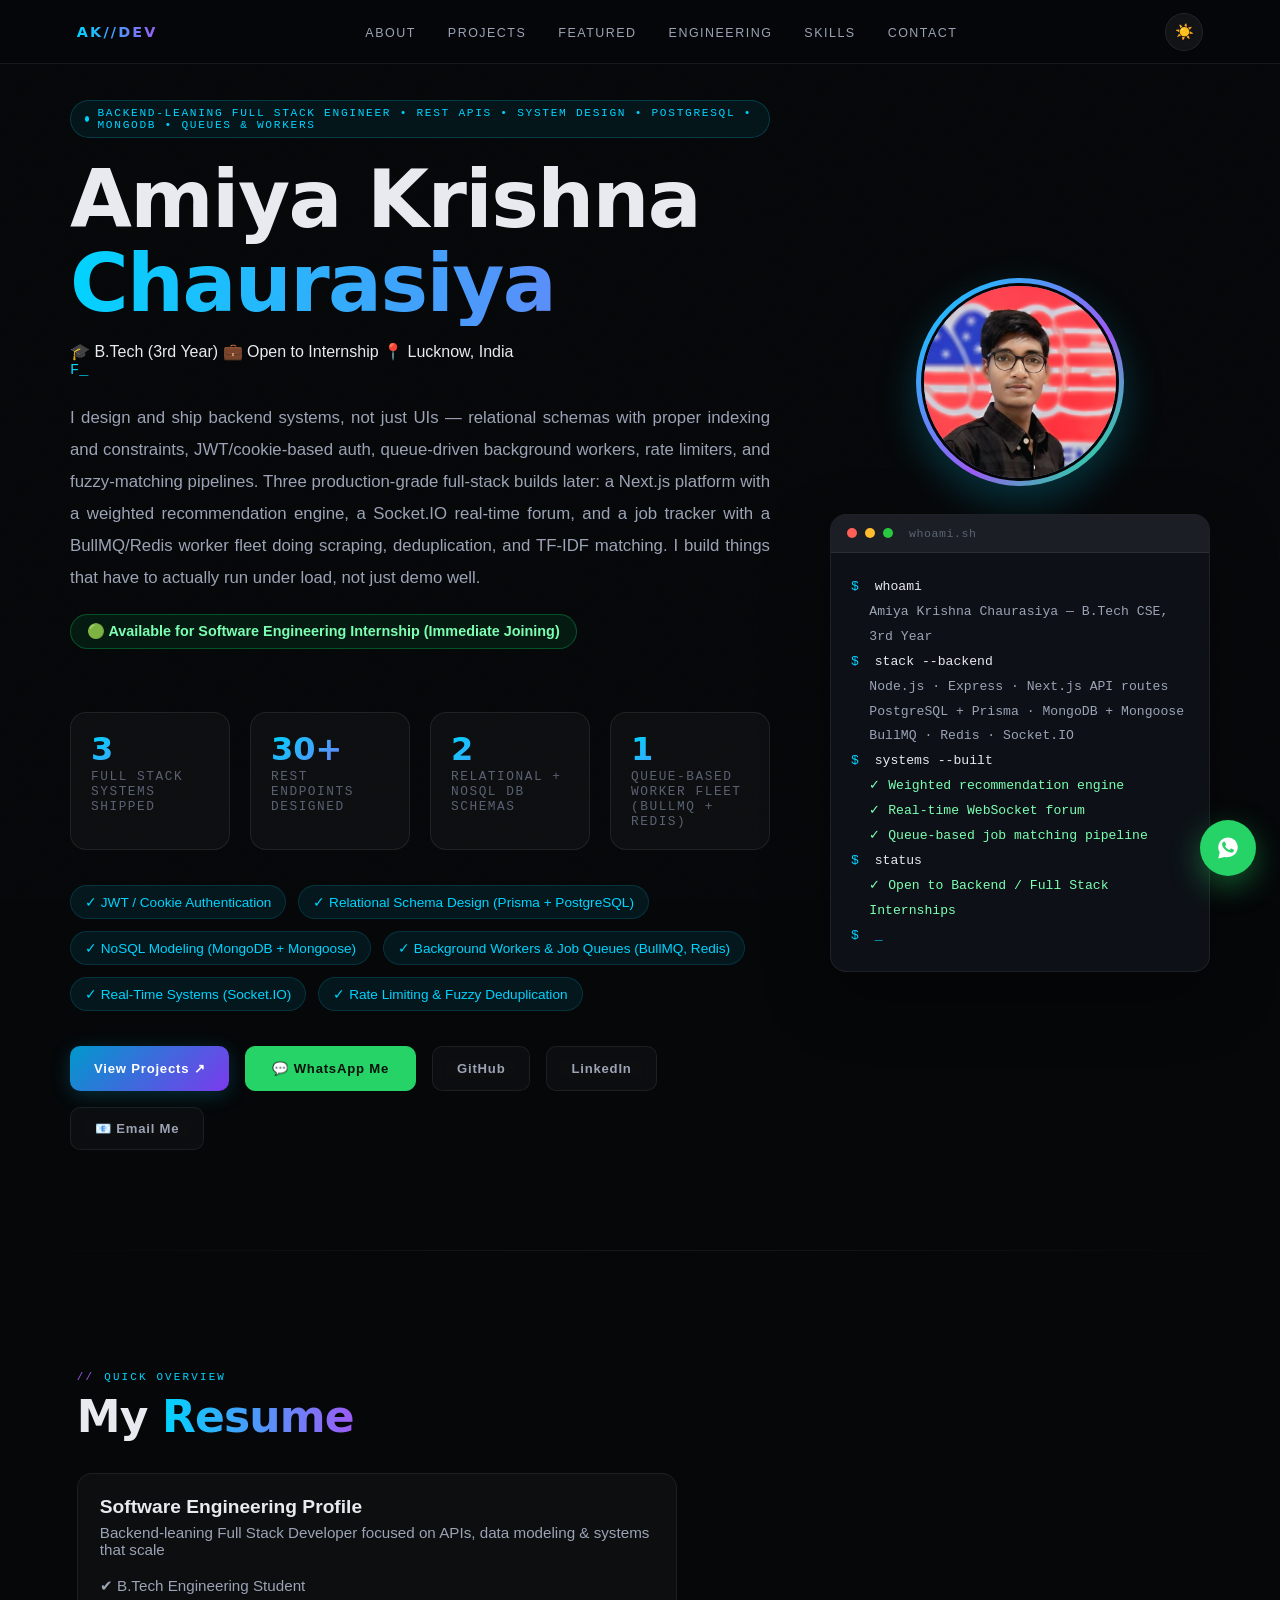
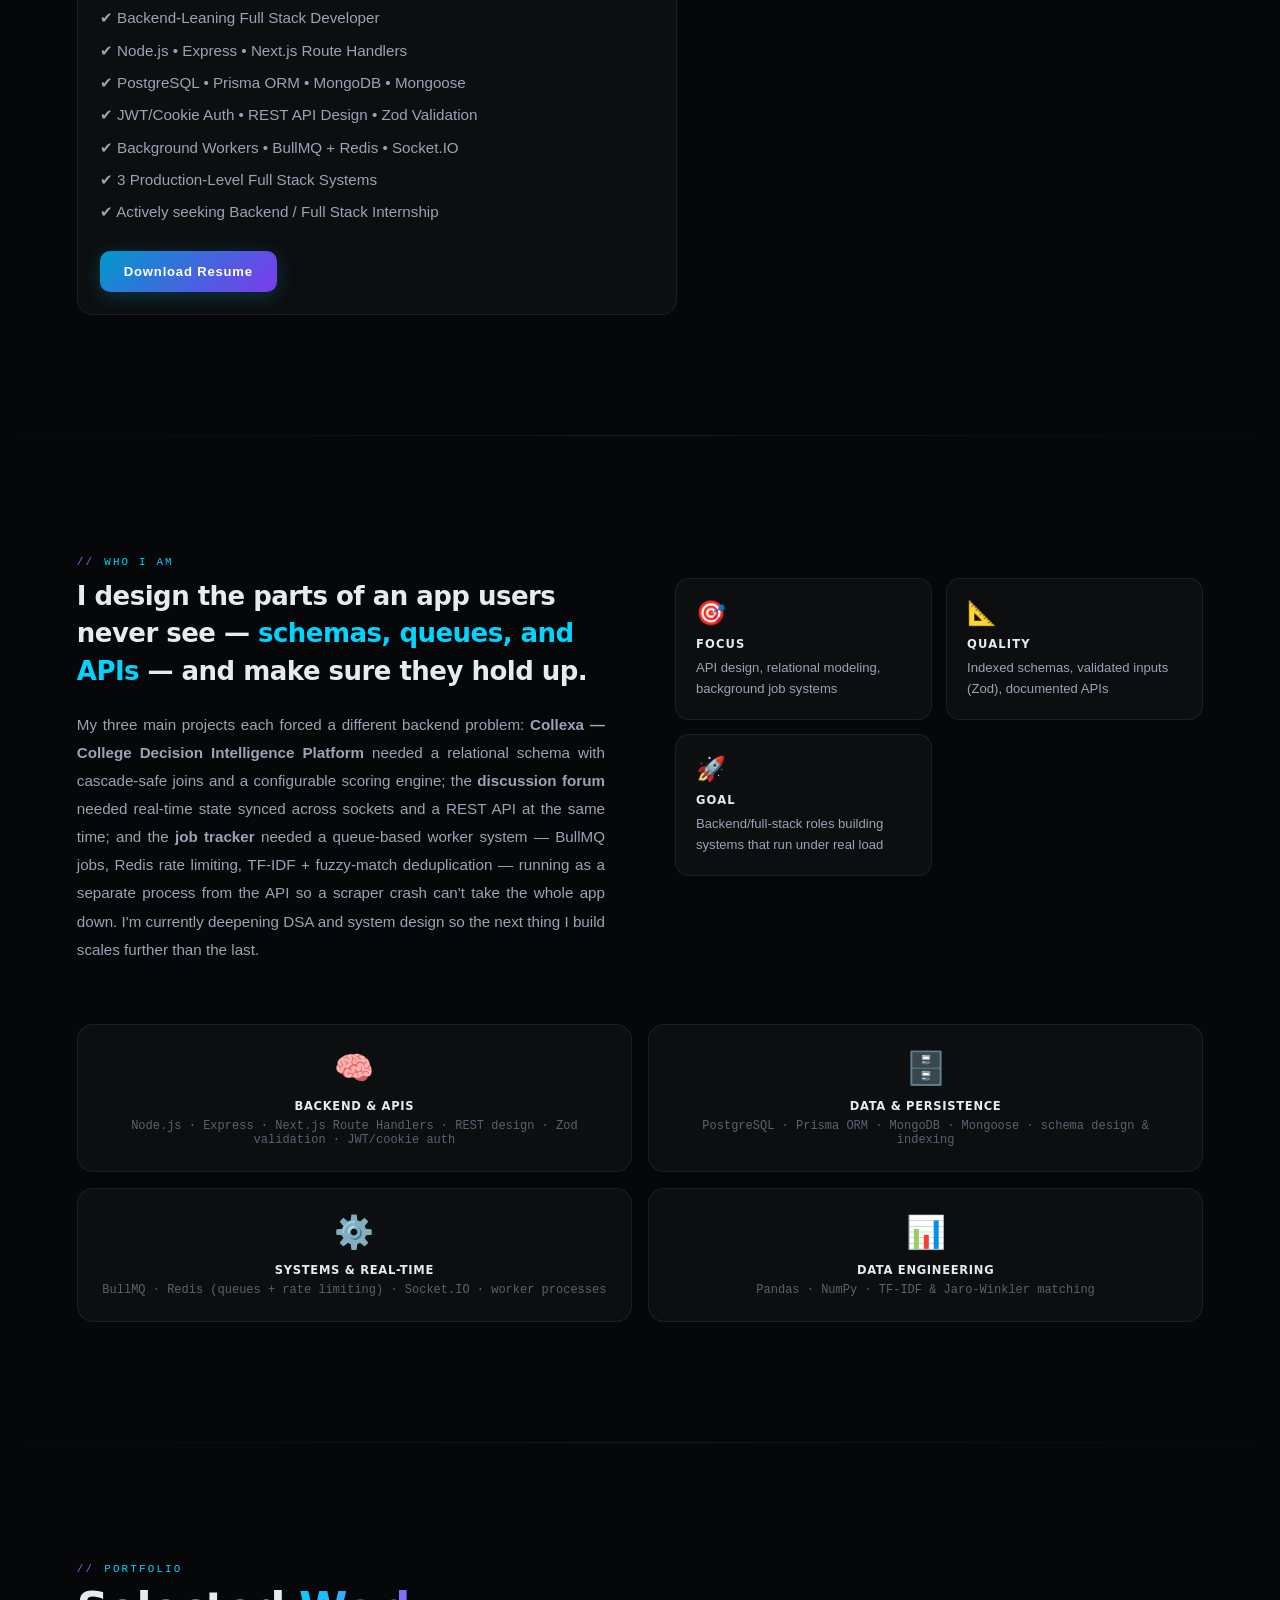
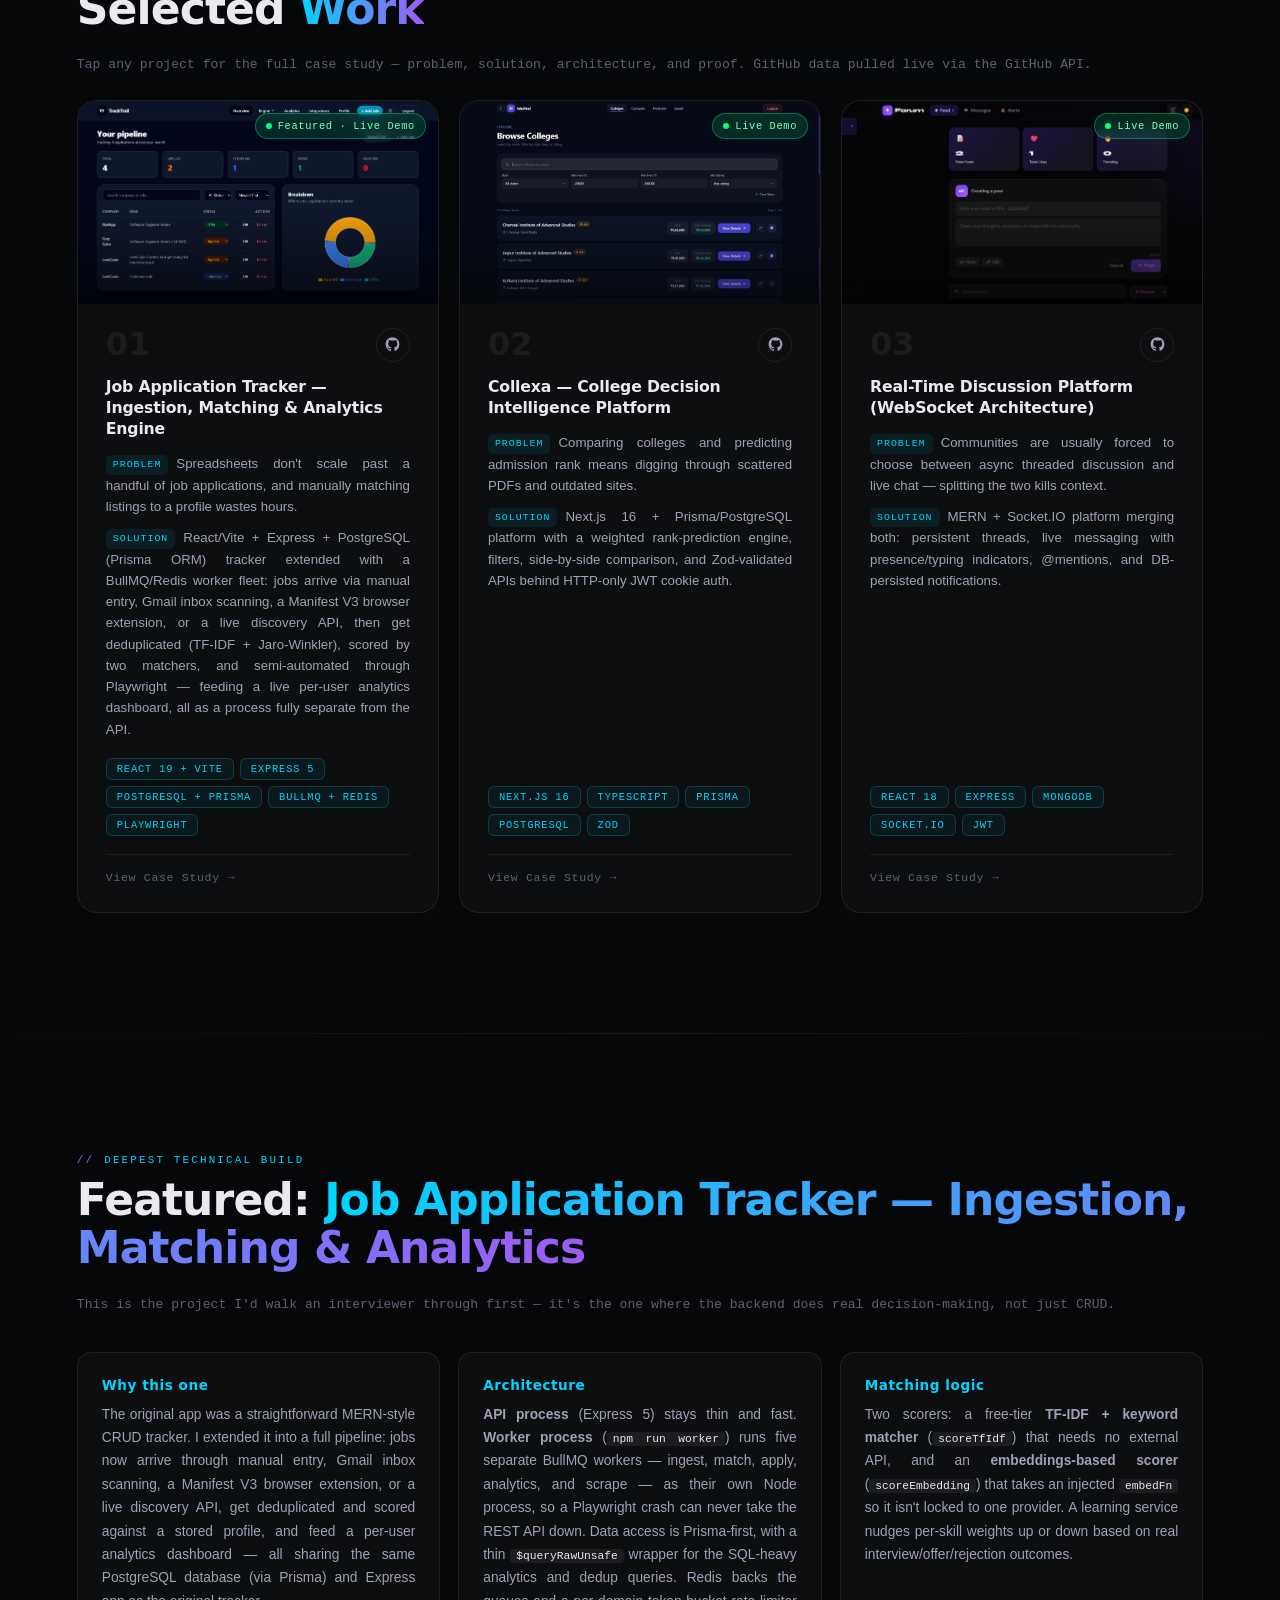
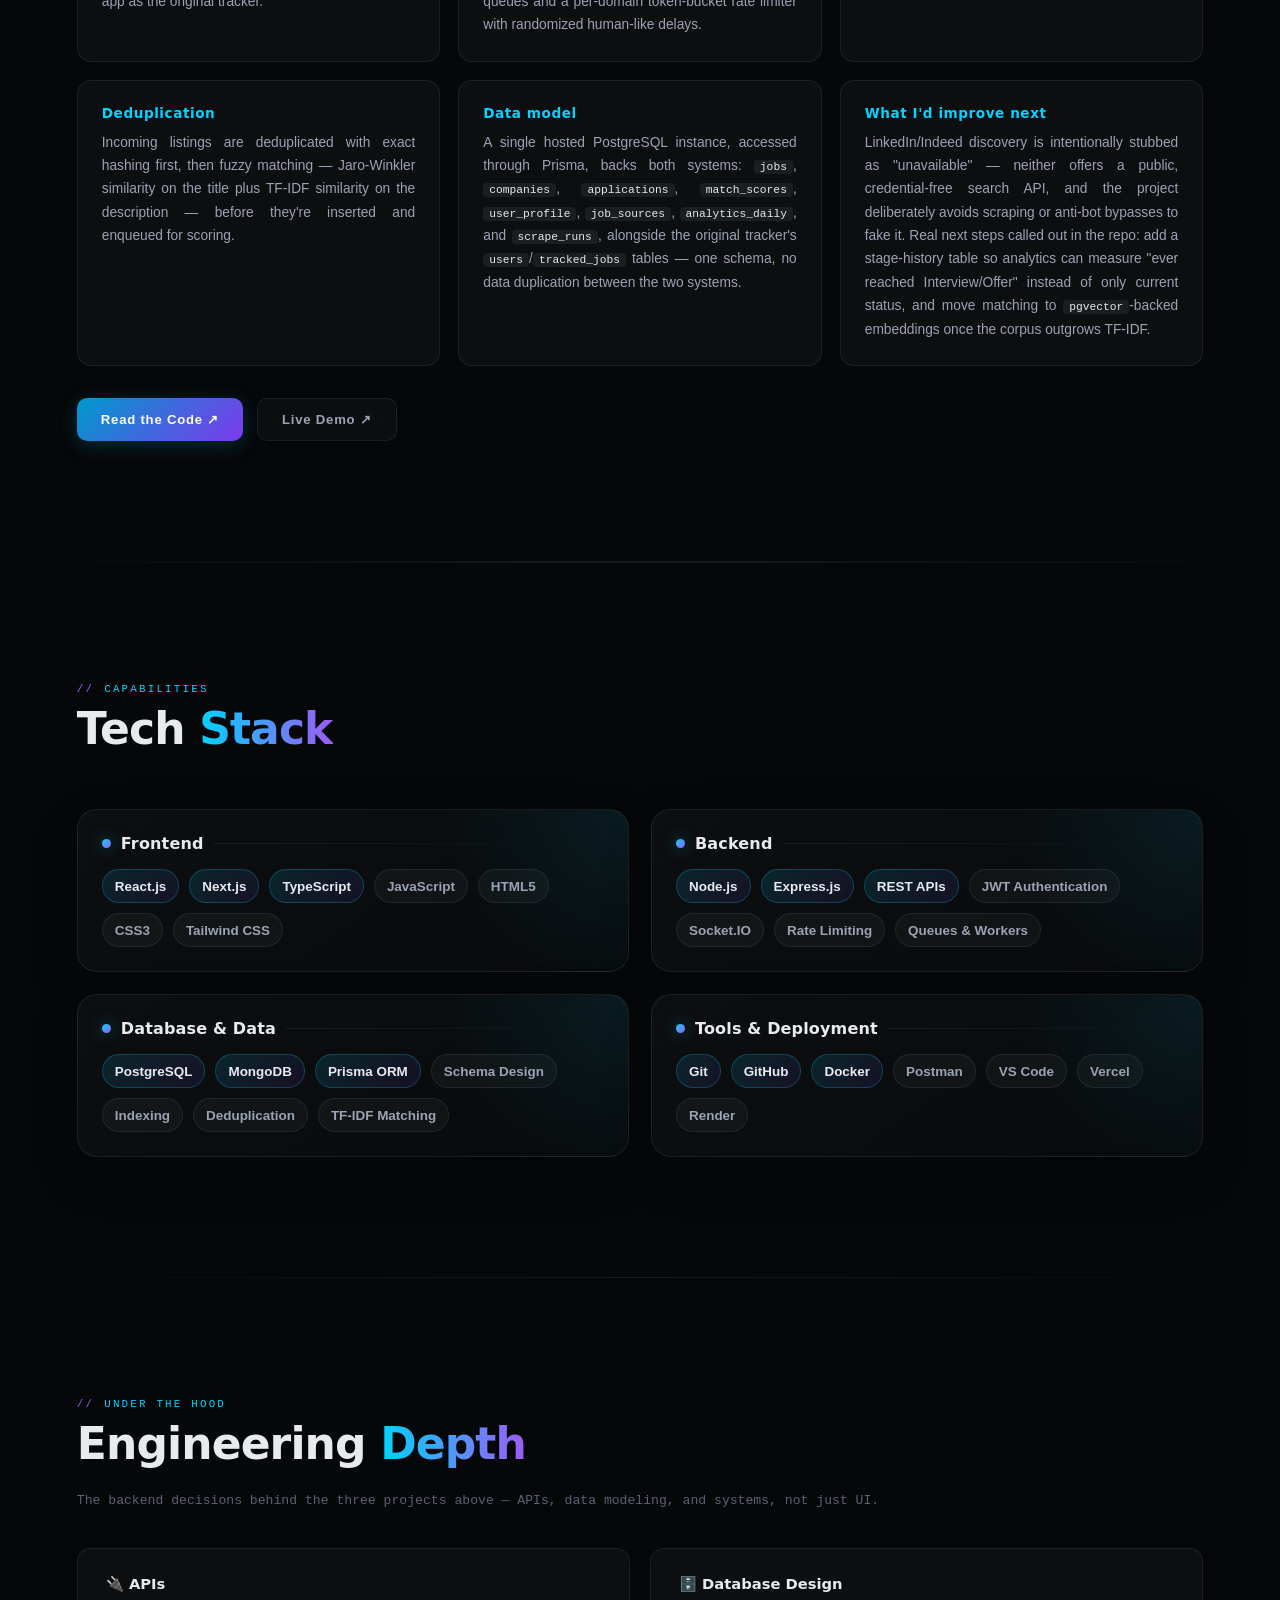
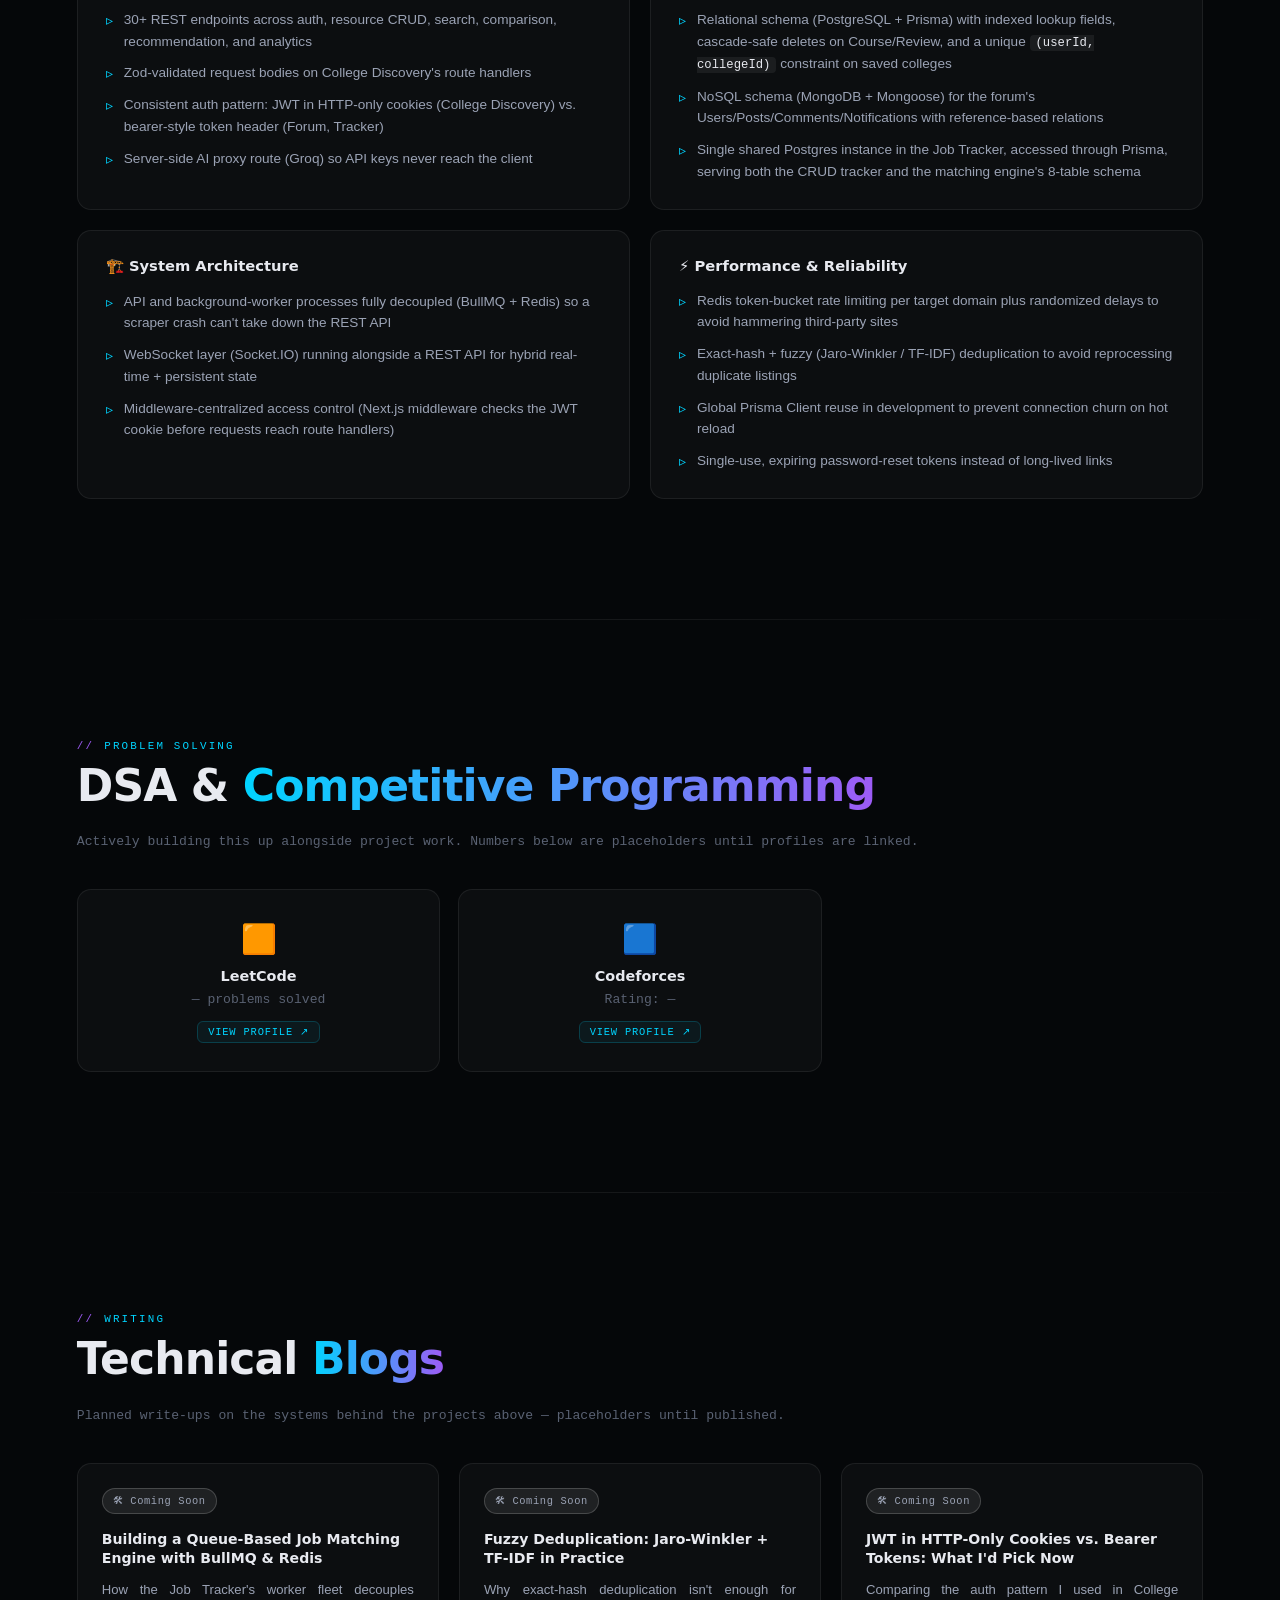
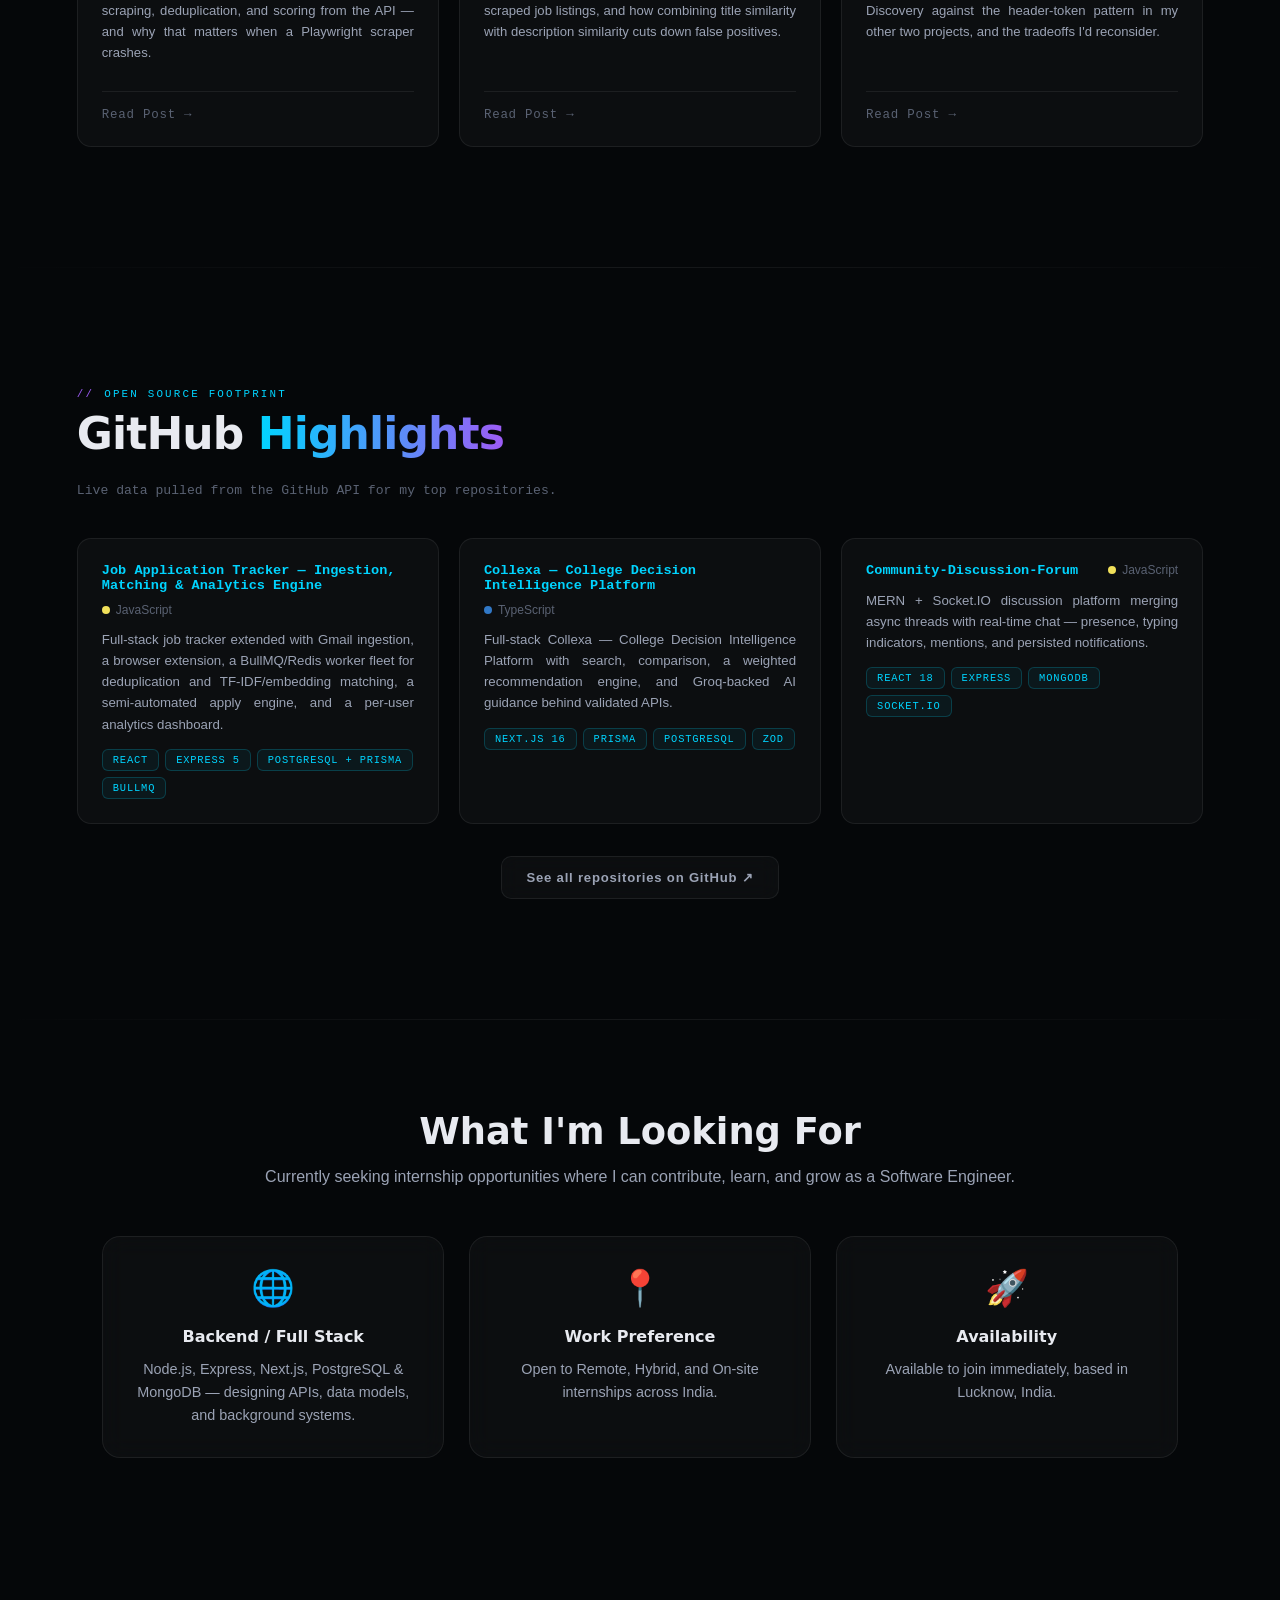
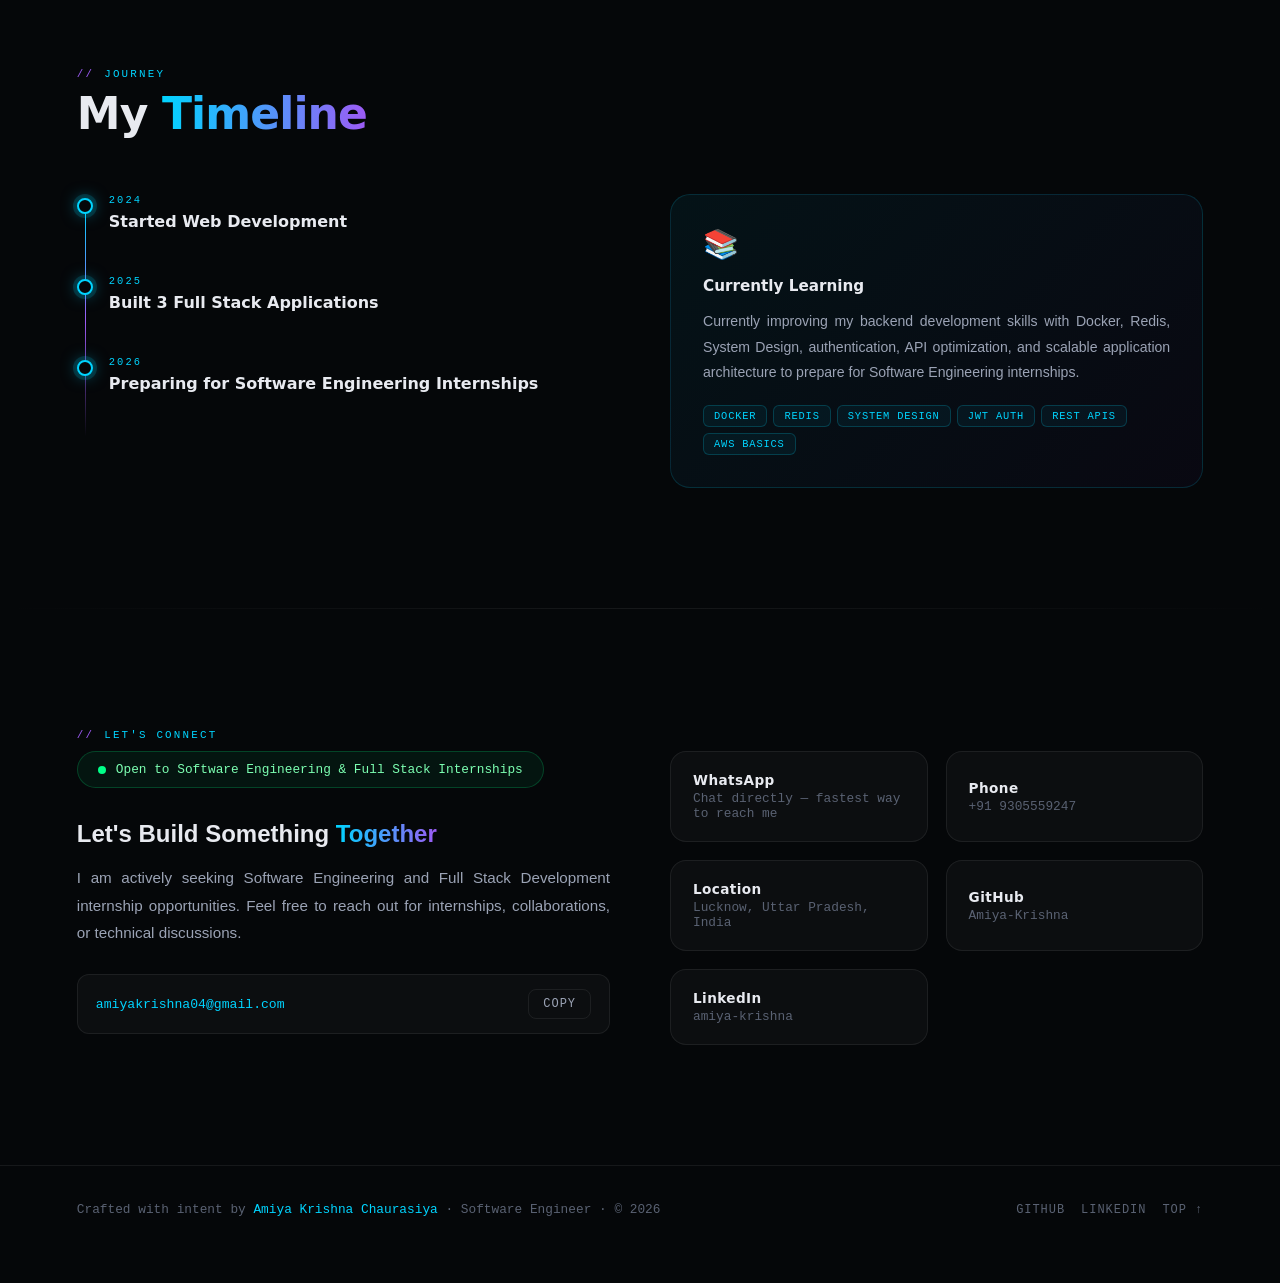
==== index.html @ 38abf81a "feat: build and configure personal developer portfolio" ====
<!doctype html>
<html lang="en">
<head>
  <meta charset="UTF-8" />
  <meta name="viewport" content="width=device-width, initial-scale=1.0" />

  <title>Amiya Krishna Chaurasiya — Software Engineer</title>

  <meta
  name="description"
  content="Amiya Krishna Chaurasiya is a B.Tech Computer Science student and backend-leaning full-stack software engineer focused on APIs, PostgreSQL, MongoDB, Redis, queues, workers, and scalable applications."
  />

  <link
    rel="canonical"
    href="https://amiya-krishna-portfolio.vercel.app/"
  />

  <!-- Open Graph -->
  <meta
    property="og:title"
    content="Amiya Krishna Chaurasiya — Software Engineer"
  />

  <meta
  property="og:site_name"
  content="Amiya Krishna Chaurasiya"
  />

  <meta
    property="og:description"
    content="Backend-leaning full-stack software engineer building production-oriented applications."
  />

  <meta
    property="og:image"
    content="https://amiya-krishna-portfolio.vercel.app/assets/projects/amiya-krishna-chaurasiya.jpg"
  />

  <meta
    property="og:url"
    content="https://amiya-krishna-portfolio.vercel.app/"
  />

  <meta property="og:type" content="profile" />
  <meta property="profile:first_name" content="Amiya" />
  <meta property="profile:last_name" content="Chaurasiya" />

  <!-- Person / ProfilePage -->
  <script type="application/ld+json">
  {
    "@context": "https://schema.org",
    "@type": "ProfilePage",
    "mainEntity": {
      "@type": "Person",
      "@id": "https://amiya-krishna-portfolio.vercel.app/#person",
      "name": "Amiya Krishna Chaurasiya",
      "givenName": "Amiya",
      "additionalName": "Krishna",
      "familyName": "Chaurasiya",
      "alternateName": "Amiya Krishna",
      "jobTitle": "Software Engineer",
      "description": "B.Tech Computer Science student and backend-leaning full-stack software engineer.",
      "image": "https://amiya-krishna-portfolio.vercel.app/assets/projects/amiya-krishna-chaurasiya.jpg",
      "url": "https://amiya-krishna-portfolio.vercel.app/",
      "sameAs": [
        "https://www.linkedin.com/in/amiya-krishna",
        "https://github.com/Amiya-Krishna"
      ]
    }
  }
  </script>

  <link rel="stylesheet" href="style.css" />
</head>


  <body>
    <!-- Scroll bar -->
    <div id="scroll-bar"></div>

    <!-- Canvas BG -->
    <canvas id="bg-canvas"></canvas>

    <!-- ── NAV ── -->
    <nav>
      <div class="nav-logo">AK//DEV</div>
      <ul class="nav-links">
        <li><a href="#about">About</a></li>
        <li><a href="#projects">Projects</a></li>
        <li><a href="#featured">Featured</a></li>
        <li><a href="#engineering">Engineering</a></li>
        <li><a href="#skills">Skills</a></li>
        <li><a href="#contact">Contact</a></li>
      </ul>
      <div class="nav-right">
        <button class="theme-btn" id="theme-toggle" title="Toggle theme">
          ☀️
        </button>
        <button class="nav-toggle" id="nav-toggle" aria-label="Toggle menu">
          <span></span><span></span><span></span>
        </button>
      </div>
    </nav>

    <!-- ── HERO ── -->
    <section class="hero" id="home">
      <div class="container hero-inner">
        <div class="hero-avatar reveal">
          <img
            src="assets/projects/amiya-krishna-chaurasiya.jpg"
            alt="Amiya Krishna Chaurasiya — Software Engineer"
            loading="eager"
            decoding="async"
          />
        </div>
        <div class="hero-left">
          <div class="hero-tag reveal">
            Backend-Leaning Full Stack Engineer • REST APIs • System Design •
            PostgreSQL • MongoDB • Queues & Workers
          </div>
          <h1 class="hero-name reveal">
            <span class="line1">Amiya Krishna</span>
            <span class="line2">Chaurasiya</span>
          </h1>
          <div class="hero-info reveal">
            <span>🎓 B.Tech (3rd Year)</span>

            <span>💼 Open to Internship</span>

            <span>📍 Lucknow, India</span>
          </div>

          <p class="hero-typed reveal">
            <span id="typed-text"></span><span class="cursor-blink">_</span>
          </p>
          <p class="hero-desc reveal">
            I design and ship backend systems, not just UIs — relational schemas
            with proper indexing and constraints, JWT/cookie-based auth,
            queue-driven background workers, rate limiters, and fuzzy-matching
            pipelines. Three production-grade full-stack builds later: a Next.js
            platform with a weighted recommendation engine, a Socket.IO
            real-time forum, and a job tracker with a BullMQ/Redis worker fleet
            doing scraping, deduplication, and TF-IDF matching. I build things
            that have to actually run under load, not just demo well.
          </p>
          <div class="availability reveal">
            🟢 Available for Software Engineering Internship (Immediate Joining)
          </div>
          <div class="hero-stats reveal">
            <div class="stat">
              <span class="stat-num">3</span>
              <div class="stat-label">Full Stack Systems Shipped</div>
            </div>
            <div class="stat">
              <span class="stat-num">30+</span>
              <div class="stat-label">REST Endpoints Designed</div>
            </div>
            <div class="stat">
              <span class="stat-num">2</span>
              <div class="stat-label">Relational + NoSQL DB Schemas</div>
            </div>
            <div class="stat">
              <span class="stat-num">1</span>
              <div class="stat-label">
                Queue-Based Worker Fleet (BullMQ + Redis)
              </div>
            </div>
          </div>
          <div class="hero-highlights reveal">
            <span>✓ JWT / Cookie Authentication</span>

            <span>✓ Relational Schema Design (Prisma + PostgreSQL)</span>

            <span>✓ NoSQL Modeling (MongoDB + Mongoose)</span>

            <span>✓ Background Workers & Job Queues (BullMQ, Redis)</span>

            <span>✓ Real-Time Systems (Socket.IO)</span>

            <span>✓ Rate Limiting & Fuzzy Deduplication</span>
          </div>

          <div class="hero-cta reveal">
            <a class="btn btn-primary" href="#projects">View Projects ↗</a>
            <a
              class="btn btn-whatsapp"
              id="hero-whatsapp"
              href="#"
              target="_blank"
              rel="noopener"
              >💬 WhatsApp Me</a
            >
            <a
              class="btn btn-outline"
              href="https://github.com/Amiya-Krishna"
              target="_blank"
              >GitHub</a
            >
            <a
              class="btn btn-outline"
              href="https://www.linkedin.com/in/amiya-krishna"
              target="_blank"
              >LinkedIn</a
            >
            <a href="mailto:amiyakrishna04@gmail.com" class="btn btn-outline"
              >📧 Email Me</a
            >
          </div>
        </div>

        <div class="hero-terminal reveal">
          <div class="hero-terminal-bar">
            <span class="dot dot-r"></span><span class="dot dot-y"></span
            ><span class="dot dot-g"></span>
            <span class="hero-terminal-title">whoami.sh</span>
          </div>
          <div class="hero-terminal-body">
            <p><span class="prompt">$</span> whoami</p>
            <p class="out">Amiya Krishna Chaurasiya — B.Tech CSE, 3rd Year</p>
            <p><span class="prompt">$</span> stack --backend</p>
            <p class="out">Node.js · Express · Next.js API routes</p>
            <p class="out">PostgreSQL + Prisma · MongoDB + Mongoose</p>
            <p class="out">BullMQ · Redis · Socket.IO</p>
            <p><span class="prompt">$</span> systems --built</p>
            <p class="out out-green">✓ Weighted recommendation engine</p>
            <p class="out out-green">✓ Real-time WebSocket forum</p>
            <p class="out out-green">✓ Queue-based job matching pipeline</p>
            <p><span class="prompt">$</span> status</p>
            <p class="out out-green">
              ✓ Open to Backend / Full Stack Internships
            </p>
            <p>
              <span class="prompt">$</span> <span class="cursor-blink">_</span>
            </p>
          </div>
        </div>
      </div>
    </section>

    <div class="scroll-indicator">
      <span></span>
    </div>

    <div class="divider"></div>

    <!-- RESUME -->
    <section id="resume" class="resume-section">
      <div class="container">
        <div class="section-kicker reveal">Quick Overview</div>
        <div class="section-title reveal" style="margin-bottom: 32px">
          My <em>Resume</em>
        </div>

        <div class="resume-card reveal">
          <div class="resume-header">
            <h3>Software Engineering Profile</h3>
            <p>
              Backend-leaning Full Stack Developer focused on APIs, data
              modeling & systems that scale
            </p>
          </div>

          <div class="resume-highlights">
            <p>✔ B.Tech Engineering Student</p>
            <p>✔ Backend-Leaning Full Stack Developer</p>
            <p>✔ Node.js • Express • Next.js Route Handlers</p>
            <p>✔ PostgreSQL • Prisma ORM • MongoDB • Mongoose</p>
            <p>✔ JWT/Cookie Auth • REST API Design • Zod Validation</p>
            <p>✔ Background Workers • BullMQ + Redis • Socket.IO</p>
            <p>✔ 3 Production-Level Full Stack Systems</p>
            <p>✔ Actively seeking Backend / Full Stack Internship</p>
          </div>

          <a
            class="btn btn-primary"
            href="resume/Amiya_Krishna_Resume.pdf"
            download
          >
            Download Resume
          </a>
        </div>
      </div>
    </section>

    <div class="divider"></div>

    <!-- ── ABOUT ── -->
    <section id="about">
      <div class="container">
        <div class="section-kicker reveal">Who I am</div>
        <div class="about-grid">
          <div>
            <p class="about-headline reveal">
              I design the parts of an app users never see —
              <em>schemas, queues, and APIs</em> — and make sure they hold up.
            </p>
            <p class="about-body reveal">
              My three main projects each forced a different backend problem:
              <strong>Collexa — College Decision Intelligence Platform</strong>
              needed a relational schema with cascade-safe joins and a
              configurable scoring engine; the
              <strong>discussion forum</strong> needed real-time state synced
              across sockets and a REST API at the same time; and the
              <strong>job tracker</strong> needed a queue-based worker system —
              BullMQ jobs, Redis rate limiting, TF-IDF + fuzzy-match
              deduplication — running as a separate process from the API so a
              scraper crash can't take the whole app down. I'm currently
              deepening DSA and system design so the next thing I build scales
              further than the last.
            </p>
          </div>
          <div class="about-cards">
            <div class="mini-card reveal">
              <div class="mini-card-icon">🎯</div>
              <h3>Focus</h3>
              <p>API design, relational modeling, background job systems</p>
            </div>
            <div class="mini-card reveal">
              <div class="mini-card-icon">📐</div>
              <h3>Quality</h3>
              <p>Indexed schemas, validated inputs (Zod), documented APIs</p>
            </div>
            <div class="mini-card reveal">
              <div class="mini-card-icon">🚀</div>
              <h3>Goal</h3>
              <p>
                Backend/full-stack roles building systems that run under real
                load
              </p>
            </div>
          </div>
        </div>

        <!-- achievements -->
        <div class="achievements-grid">
          <div class="ach-card reveal">
            <span class="ach-icon">🧠</span>
            <div class="ach-title">Backend & APIs</div>
            <div class="ach-sub">
              Node.js · Express · Next.js Route Handlers · REST design · Zod
              validation · JWT/cookie auth
            </div>
          </div>
          <div class="ach-card reveal">
            <span class="ach-icon">🗄️</span>
            <div class="ach-title">Data & Persistence</div>
            <div class="ach-sub">
              PostgreSQL · Prisma ORM · MongoDB · Mongoose · schema design &
              indexing
            </div>
          </div>
          <div class="ach-card reveal">
            <span class="ach-icon">⚙️</span>
            <div class="ach-title">Systems & Real-Time</div>
            <div class="ach-sub">
              BullMQ · Redis (queues + rate limiting) · Socket.IO · worker
              processes
            </div>
          </div>
          <div class="ach-card reveal">
            <span class="ach-icon">📊</span>
            <div class="ach-title">Data Engineering</div>
            <div class="ach-sub">
              Pandas · NumPy · TF-IDF & Jaro-Winkler matching
            </div>
          </div>
        </div>
      </div>
    </section>

    <div class="divider"></div>

    <!-- ── PROJECTS ── -->
    <section id="projects">
      <div class="container">
        <div class="section-kicker reveal">Portfolio</div>
        <div class="section-title reveal">Selected <em>Work</em></div>

        <p class="proj-hint reveal">
          Tap any project for the full case study — problem, solution,
          architecture, and proof. GitHub data pulled live via the GitHub API.
        </p>

        <div class="proj-grid">
          <div class="proj-card reveal" onclick="openModal(0)">
            <div class="proj-thumb">
              <img
                src="assets/projects/tracker-dashboard.jpg"
                alt="Job Application Tracker dashboard"
                loading="lazy"
              />
              <span class="proj-status status-live"
                ><span class="live-dot"></span>Featured · Live Demo</span
              >
            </div>
            <div class="proj-body">
              <div class="proj-header">
                <div class="proj-num">01</div>
                <a
                  href="https://github.com/Amiya-Krishna/Automated-Job-Application-Tracking-System-with-Email-Ingestion-and-Analytics-Pipeline"
                  target="_blank"
                  class="proj-link"
                  onclick="event.stopPropagation()"
                  title="View source on GitHub"
                  ><svg
                    width="15"
                    height="15"
                    viewBox="0 0 24 24"
                    fill="currentColor"
                  >
                    <path
                      d="M12 .5C5.73.5.98 5.24.98 11.52c0 5.02 3.26 9.28 7.77 10.78.57.1.78-.25.78-.55v-2.16c-3.16.69-3.83-1.36-3.83-1.36-.52-1.31-1.26-1.66-1.26-1.66-1.03-.7.08-.69.08-.69 1.14.08 1.74 1.17 1.74 1.17 1.01 1.74 2.66 1.24 3.31.95.1-.73.4-1.24.72-1.53-2.52-.29-5.17-1.26-5.17-5.62 0-1.24.44-2.26 1.17-3.05-.12-.29-.51-1.45.11-3.01 0 0 .96-.31 3.14 1.16.91-.25 1.89-.38 2.86-.38.97 0 1.95.13 2.86.38 2.18-1.47 3.14-1.16 3.14-1.16.62 1.56.23 2.72.11 3.01.73.79 1.17 1.81 1.17 3.05 0 4.37-2.66 5.33-5.19 5.61.41.35.77 1.04.77 2.1v3.11c0 .3.2.66.79.55A11.53 11.53 0 0 0 23.02 11.52C23.02 5.24 18.27.5 12 .5Z"
                    /></svg
                ></a>
              </div>
              <h3>
                Job Application Tracker — Ingestion, Matching &amp; Analytics
                Engine
              </h3>

              <div class="proj-pitch">
                <p>
                  <span class="pitch-label">Problem</span>Spreadsheets don't
                  scale past a handful of job applications, and manually
                  matching listings to a profile wastes hours.
                </p>
                <p>
                  <span class="pitch-label">Solution</span>React/Vite + Express
                  + PostgreSQL (Prisma ORM) tracker extended with a BullMQ/Redis
                  worker fleet: jobs arrive via manual entry, Gmail inbox
                  scanning, a Manifest V3 browser extension, or a live discovery
                  API, then get deduplicated (TF-IDF + Jaro-Winkler), scored by
                  two matchers, and semi-automated through Playwright — feeding
                  a live per-user analytics dashboard, all as a process fully
                  separate from the API.
                </p>
              </div>

              <div class="tags">
                <span class="tag">React 19 + Vite</span>
                <span class="tag">Express 5</span>
                <span class="tag">PostgreSQL + Prisma</span>
                <span class="tag">BullMQ + Redis</span>
                <span class="tag">Playwright</span>
              </div>
              <div class="proj-cta">View Case Study →</div>
            </div>
          </div>

          <div class="proj-card reveal" onclick="openModal(1)">
            <div class="proj-thumb">
              <img
                src="assets/projects/college-discovery-list.jpg"
                alt="College Discovery search & filter page"
                loading="lazy"
              />
              <span class="proj-status status-live"
                ><span class="live-dot"></span>Live Demo</span
              >
            </div>
            <div class="proj-body">
              <div class="proj-header">
                <div class="proj-num">02</div>
                <a
                  href="https://github.com/Amiya-Krishna/Collexa-College-Decision-Intelligence-Platform"
                  target="_blank"
                  class="proj-link"
                  onclick="event.stopPropagation()"
                  title="View source on GitHub"
                  ><svg
                    width="15"
                    height="15"
                    viewBox="0 0 24 24"
                    fill="currentColor"
                  >
                    <path
                      d="M12 .5C5.73.5.98 5.24.98 11.52c0 5.02 3.26 9.28 7.77 10.78.57.1.78-.25.78-.55v-2.16c-3.16.69-3.83-1.36-3.83-1.36-.52-1.31-1.26-1.66-1.26-1.66-1.03-.7.08-.69.08-.69 1.14.08 1.74 1.17 1.74 1.17 1.01 1.74 2.66 1.24 3.31.95.1-.73.4-1.24.72-1.53-2.52-.29-5.17-1.26-5.17-5.62 0-1.24.44-2.26 1.17-3.05-.12-.29-.51-1.45.11-3.01 0 0 .96-.31 3.14 1.16.91-.25 1.89-.38 2.86-.38.97 0 1.95.13 2.86.38 2.18-1.47 3.14-1.16 3.14-1.16.62 1.56.23 2.72.11 3.01.73.79 1.17 1.81 1.17 3.05 0 4.37-2.66 5.33-5.19 5.61.41.35.77 1.04.77 2.1v3.11c0 .3.2.66.79.55A11.53 11.53 0 0 0 23.02 11.52C23.02 5.24 18.27.5 12 .5Z"
                    /></svg
                ></a>
              </div>
              <h3>Collexa — College Decision Intelligence Platform</h3>

              <div class="proj-pitch">
                <p>
                  <span class="pitch-label">Problem</span>Comparing colleges and
                  predicting admission rank means digging through scattered PDFs
                  and outdated sites.
                </p>
                <p>
                  <span class="pitch-label">Solution</span>Next.js 16 +
                  Prisma/PostgreSQL platform with a weighted rank-prediction
                  engine, filters, side-by-side comparison, and Zod-validated
                  APIs behind HTTP-only JWT cookie auth.
                </p>
              </div>

              <div class="tags">
                <span class="tag">Next.js 16</span>
                <span class="tag">TypeScript</span>
                <span class="tag">Prisma</span>
                <span class="tag">PostgreSQL</span>
                <span class="tag">Zod</span>
              </div>
              <div class="proj-cta">View Case Study →</div>
            </div>
          </div>

          <div class="proj-card reveal" onclick="openModal(2)">
            <div class="proj-thumb">
              <img
                src="assets/projects/forum-dashboard.jpg"
                alt="Community Discussion Forum dashboard"
                loading="lazy"
              />
              <span class="proj-status status-live"
                ><span class="live-dot"></span>Live Demo</span
              >
            </div>
            <div class="proj-body">
              <div class="proj-header">
                <div class="proj-num">03</div>
                <a
                  href="https://github.com/Amiya-Krishna/Community-Discussion-Forum-with-Real-Time-Chat"
                  target="_blank"
                  class="proj-link"
                  onclick="event.stopPropagation()"
                  title="View source on GitHub"
                  ><svg
                    width="15"
                    height="15"
                    viewBox="0 0 24 24"
                    fill="currentColor"
                  >
                    <path
                      d="M12 .5C5.73.5.98 5.24.98 11.52c0 5.02 3.26 9.28 7.77 10.78.57.1.78-.25.78-.55v-2.16c-3.16.69-3.83-1.36-3.83-1.36-.52-1.31-1.26-1.66-1.26-1.66-1.03-.7.08-.69.08-.69 1.14.08 1.74 1.17 1.74 1.17 1.01 1.74 2.66 1.24 3.31.95.1-.73.4-1.24.72-1.53-2.52-.29-5.17-1.26-5.17-5.62 0-1.24.44-2.26 1.17-3.05-.12-.29-.51-1.45.11-3.01 0 0 .96-.31 3.14 1.16.91-.25 1.89-.38 2.86-.38.97 0 1.95.13 2.86.38 2.18-1.47 3.14-1.16 3.14-1.16.62 1.56.23 2.72.11 3.01.73.79 1.17 1.81 1.17 3.05 0 4.37-2.66 5.33-5.19 5.61.41.35.77 1.04.77 2.1v3.11c0 .3.2.66.79.55A11.53 11.53 0 0 0 23.02 11.52C23.02 5.24 18.27.5 12 .5Z"
                    /></svg
                ></a>
              </div>
              <h3>Real-Time Discussion Platform (WebSocket Architecture)</h3>

              <div class="proj-pitch">
                <p>
                  <span class="pitch-label">Problem</span>Communities are
                  usually forced to choose between async threaded discussion and
                  live chat — splitting the two kills context.
                </p>
                <p>
                  <span class="pitch-label">Solution</span>MERN + Socket.IO
                  platform merging both: persistent threads, live messaging with
                  presence/typing indicators, @mentions, and DB-persisted
                  notifications.
                </p>
              </div>

              <div class="tags">
                <span class="tag">React 18</span>
                <span class="tag">Express</span>
                <span class="tag">MongoDB</span>
                <span class="tag">Socket.IO</span>
                <span class="tag">JWT</span>
              </div>
              <div class="proj-cta">View Case Study →</div>
            </div>
          </div>
        </div>
      </div>
    </section>

    <div class="divider"></div>

    <!-- ── FEATURED PROJECT DEEP DIVE ── -->
    <section id="featured">
      <div class="container">
        <div class="section-kicker reveal">Deepest technical build</div>
        <div class="section-title reveal">
          Featured:
          <em>Job Application Tracker — Ingestion, Matching &amp; Analytics</em>
        </div>
        <p class="proj-hint reveal">
          This is the project I'd walk an interviewer through first — it's the
          one where the backend does real decision-making, not just CRUD.
        </p>

        <div class="featured-grid">
          <div class="featured-card reveal">
            <h3>Why this one</h3>
            <p>
              The original app was a straightforward MERN-style CRUD tracker. I
              extended it into a full pipeline: jobs now arrive through manual
              entry, Gmail inbox scanning, a Manifest V3 browser extension, or a
              live discovery API, get deduplicated and scored against a stored
              profile, and feed a per-user analytics dashboard — all sharing the
              same PostgreSQL database (via Prisma) and Express app as the
              original tracker.
            </p>
          </div>
          <div class="featured-card reveal">
            <h3>Architecture</h3>
            <p>
              <strong>API process</strong> (Express 5) stays thin and fast.
              <strong>Worker process</strong> (<code>npm run worker</code>) runs
              five separate BullMQ workers — ingest, match, apply, analytics,
              and scrape — as their own Node process, so a Playwright crash can
              never take the REST API down. Data access is Prisma-first, with a
              thin <code>$queryRawUnsafe</code> wrapper for the SQL-heavy
              analytics and dedup queries. Redis backs the queues and a
              per-domain token-bucket rate limiter with randomized human-like
              delays.
            </p>
          </div>
          <div class="featured-card reveal">
            <h3>Matching logic</h3>
            <p>
              Two scorers: a free-tier
              <strong>TF-IDF + keyword matcher</strong>
              (<code>scoreTfIdf</code>) that needs no external API, and an
              <strong>embeddings-based scorer</strong>
              (<code>scoreEmbedding</code>) that takes an injected
              <code>embedFn</code> so it isn't locked to one provider. A
              learning service nudges per-skill weights up or down based on real
              interview/offer/rejection outcomes.
            </p>
          </div>
          <div class="featured-card reveal">
            <h3>Deduplication</h3>
            <p>
              Incoming listings are deduplicated with exact hashing first, then
              fuzzy matching — Jaro-Winkler similarity on the title plus TF-IDF
              similarity on the description — before they're inserted and
              enqueued for scoring.
            </p>
          </div>
          <div class="featured-card reveal">
            <h3>Data model</h3>
            <p>
              A single hosted PostgreSQL instance, accessed through Prisma,
              backs both systems: <code>jobs</code>, <code>companies</code>,
              <code>applications</code>, <code>match_scores</code>,
              <code>user_profile</code>, <code>job_sources</code>,
              <code>analytics_daily</code>, and <code>scrape_runs</code>,
              alongside the original tracker's <code>users</code>/<code
                >tracked_jobs</code
              >
              tables — one schema, no data duplication between the two systems.
            </p>
          </div>
          <div class="featured-card reveal">
            <h3>What I'd improve next</h3>
            <p>
              LinkedIn/Indeed discovery is intentionally stubbed as
              "unavailable" — neither offers a public, credential-free search
              API, and the project deliberately avoids scraping or anti-bot
              bypasses to fake it. Real next steps called out in the repo: add a
              stage-history table so analytics can measure "ever reached
              Interview/Offer" instead of only current status, and move matching
              to <code>pgvector</code>-backed embeddings once the corpus
              outgrows TF-IDF.
            </p>
          </div>
        </div>

        <div class="featured-cta reveal">
          <a
            class="btn btn-primary"
            href="https://github.com/Amiya-Krishna/Automated-Job-Application-Tracking-System-with-Email-Ingestion-and-Analytics-Pipeline"
            target="_blank"
            >Read the Code ↗</a
          >
          <a
            class="btn btn-outline"
            href="https://job-application-tracker-portal-ten.vercel.app"
            target="_blank"
            >Live Demo ↗</a
          >
        </div>
      </div>
    </section>

    <div class="divider"></div>

    <!-- Modal -->
    <div class="modal-overlay" id="modal-overlay" onclick="closeModal(event)">
      <div class="modal" id="modal-box">
        <button class="modal-close" onclick="closeModal()">✕</button>
        <h2 id="modal-title"></h2>
        <span class="modal-status" id="modal-status"></span>

        <div class="modal-section">
          <div class="modal-section-label">Problem</div>
          <p id="modal-problem"></p>
        </div>

        <div class="modal-section">
          <div class="modal-section-label">Solution</div>
          <p id="modal-solution"></p>
        </div>

        <div class="modal-section">
          <div class="modal-section-label">Key Features</div>
          <ul id="modal-desc" class="project-features"></ul>
        </div>

        <div class="modal-section">
          <div class="modal-section-label">Architecture & Tech Decisions</div>
          <ul id="modal-architecture" class="project-features"></ul>
        </div>

        <div class="modal-section">
          <div class="modal-section-label">Scaling Considerations</div>
          <ul id="modal-scaling" class="project-features"></ul>
        </div>

        <div class="modal-section" id="modal-metrics-wrap">
          <div class="modal-section-label">Metrics & Scope</div>
          <div class="metrics-grid" id="modal-metrics"></div>
        </div>

        <div class="tags" id="modal-tags"></div>

        <div class="modal-gallery" id="modal-gallery"></div>

        <div
          class="modal-diagram-wrap"
          id="modal-diagram-wrap"
          style="display: none"
        >
          <div class="modal-section-label">System Architecture</div>
          <div
            class="modal-gallery modal-gallery-single"
            id="modal-diagram"
          ></div>
          <div class="modal-diagram-hint">
            Click the diagram to view it full size
          </div>
        </div>

        <div class="modal-video-wrap">
          <div class="modal-section-label">Demo Video</div>
          <div class="modal-video-box" id="modal-video-box"></div>
        </div>

        <div
          style="margin-top: 24px; display: flex; gap: 12px; flex-wrap: wrap"
        >
          <a
            id="modal-live"
            href="#"
            target="_blank"
            class="btn btn-primary"
            style="font-size: 0.8rem; padding: 11px 20px"
          >
            Live Demo ↗
          </a>

          <a
            id="modal-link"
            href="#"
            target="_blank"
            class="btn btn-outline"
            style="font-size: 0.8rem; padding: 11px 20px"
          >
            View Code ↗
          </a>
        </div>
      </div>
    </div>

    <!-- Lightbox: full-size image viewer for gallery/diagram photos -->
    <div
      class="lightbox-overlay"
      id="lightbox-overlay"
      onclick="closeLightbox(event)"
    >
      <button class="lightbox-close" onclick="closeLightbox(event)">✕</button>
      <img id="lightbox-img" src="" alt="" />
    </div>

    <div class="divider"></div>

    <!-- ── SKILLS ── -->

    <section id="skills">
      <div class="container">
        <div class="section-kicker reveal">Capabilities</div>
        <div class="section-title reveal">Tech <em>Stack</em></div>

        <div class="skills-layout skills-layout-single">
          <div class="skills-grid">
            <!-- Frontend -->
            <div class="skill-category reveal">
              <div class="skill-cat-title">Frontend</div>
              <div class="skill-tags">
                <span class="skill-tag primary">React.js</span>
                <span class="skill-tag primary">Next.js</span>
                <span class="skill-tag primary">TypeScript</span>
                <span class="skill-tag">JavaScript</span>
                <span class="skill-tag">HTML5</span>
                <span class="skill-tag">CSS3</span>
                <span class="skill-tag">Tailwind CSS</span>
              </div>
            </div>

            <!-- Backend -->
            <div class="skill-category reveal">
              <div class="skill-cat-title">Backend</div>
              <div class="skill-tags">
                <span class="skill-tag primary">Node.js</span>
                <span class="skill-tag primary">Express.js</span>
                <span class="skill-tag primary">REST APIs</span>
                <span class="skill-tag">JWT Authentication</span>
                <span class="skill-tag">Socket.IO</span>
                <span class="skill-tag">Rate Limiting</span>
                <span class="skill-tag">Queues & Workers</span>
              </div>
            </div>

            <!-- Database -->
            <div class="skill-category reveal">
              <div class="skill-cat-title">Database & Data</div>
              <div class="skill-tags">
                <span class="skill-tag primary">PostgreSQL</span>
                <span class="skill-tag primary">MongoDB</span>
                <span class="skill-tag primary">Prisma ORM</span>
                <span class="skill-tag">Schema Design</span>
                <span class="skill-tag">Indexing</span>
                <span class="skill-tag">Deduplication</span>
                <span class="skill-tag">TF-IDF Matching</span>
              </div>
            </div>

            <!-- Tools -->
            <div class="skill-category reveal">
              <div class="skill-cat-title">Tools & Deployment</div>
              <div class="skill-tags">
                <span class="skill-tag primary">Git</span>
                <span class="skill-tag primary">GitHub</span>
                <span class="skill-tag primary">Docker</span>
                <span class="skill-tag">Postman</span>
                <span class="skill-tag">VS Code</span>
                <span class="skill-tag">Vercel</span>
                <span class="skill-tag">Render</span>
              </div>
            </div>
          </div>
        </div>
      </div>
    </section>

    <div class="divider"></div>

    <!-- ── ENGINEERING DEPTH ── -->
    <section id="engineering">
      <div class="container">
        <div class="section-kicker reveal">Under the hood</div>
        <div class="section-title reveal">Engineering <em>Depth</em></div>
        <p class="proj-hint reveal">
          The backend decisions behind the three projects above — APIs, data
          modeling, and systems, not just UI.
        </p>

        <div class="depth-grid">
          <div class="depth-card reveal">
            <h3>🔌 APIs</h3>
            <ul>
              <li>
                30+ REST endpoints across auth, resource CRUD, search,
                comparison, recommendation, and analytics
              </li>
              <li>
                Zod-validated request bodies on College Discovery's route
                handlers
              </li>
              <li>
                Consistent auth pattern: JWT in HTTP-only cookies (College
                Discovery) vs. bearer-style token header (Forum, Tracker)
              </li>
              <li>
                Server-side AI proxy route (Groq) so API keys never reach the
                client
              </li>
            </ul>
          </div>
          <div class="depth-card reveal">
            <h3>🗄️ Database Design</h3>
            <ul>
              <li>
                Relational schema (PostgreSQL + Prisma) with indexed lookup
                fields, cascade-safe deletes on Course/Review, and a unique
                <code>(userId, collegeId)</code> constraint on saved colleges
              </li>
              <li>
                NoSQL schema (MongoDB + Mongoose) for the forum's
                Users/Posts/Comments/Notifications with reference-based
                relations
              </li>
              <li>
                Single shared Postgres instance in the Job Tracker, accessed
                through Prisma, serving both the CRUD tracker and the matching
                engine's 8-table schema
              </li>
            </ul>
          </div>
          <div class="depth-card reveal">
            <h3>🏗️ System Architecture</h3>
            <ul>
              <li>
                API and background-worker processes fully decoupled (BullMQ +
                Redis) so a scraper crash can't take down the REST API
              </li>
              <li>
                WebSocket layer (Socket.IO) running alongside a REST API for
                hybrid real-time + persistent state
              </li>
              <li>
                Middleware-centralized access control (Next.js middleware checks
                the JWT cookie before requests reach route handlers)
              </li>
            </ul>
          </div>
          <div class="depth-card reveal">
            <h3>⚡ Performance & Reliability</h3>
            <ul>
              <li>
                Redis token-bucket rate limiting per target domain plus
                randomized delays to avoid hammering third-party sites
              </li>
              <li>
                Exact-hash + fuzzy (Jaro-Winkler / TF-IDF) deduplication to
                avoid reprocessing duplicate listings
              </li>
              <li>
                Global Prisma Client reuse in development to prevent connection
                churn on hot reload
              </li>
              <li>
                Single-use, expiring password-reset tokens instead of long-lived
                links
              </li>
            </ul>
          </div>
        </div>
      </div>
    </section>

    <div class="divider"></div>

    <!-- ── DSA / PROBLEM SOLVING ── -->
    <section id="dsa">
      <div class="container">
        <div class="section-kicker reveal">Problem solving</div>
        <div class="section-title reveal">
          DSA & <em>Competitive Programming</em>
        </div>
        <p class="proj-hint reveal">
          Actively building this up alongside project work. Numbers below are
          placeholders until profiles are linked.
        </p>

        <div class="dsa-grid">
          <a
            class="dsa-card reveal"
            href="https://leetcode.com/u/AmiyaKrishna/"
            target="_blank"
            rel="noopener"
          >
            <div class="dsa-icon">🟧</div>
            <h3>LeetCode</h3>
            <p class="dsa-stat" id="leetcode-stat">— problems solved</p>
            <span class="tag">View Profile ↗</span>
          </a>
          <a
            class="dsa-card reveal"
            href="https://codeforces.com/profile/krishna_dsa"
            target="_blank"
            rel="noopener"
          >
            <div class="dsa-icon">🟦</div>
            <h3>Codeforces</h3>
            <p class="dsa-stat" id="codeforces-stat">Rating: —</p>
            <span class="tag">View Profile ↗</span>
          </a>
        </div>
      </div>
    </section>

    <div class="divider"></div>

    <!-- ── TECHNICAL BLOGS ── -->
    <section id="blogs">
      <div class="container">
        <div class="section-kicker reveal">Writing</div>
        <div class="section-title reveal">Technical <em>Blogs</em></div>
        <p class="proj-hint reveal">
          Planned write-ups on the systems behind the projects above —
          placeholders until published.
        </p>

        <div class="blog-grid">
          <a class="blog-card reveal" href="#" target="_blank" rel="noopener">
            <span class="proj-status status-progress">🛠 Coming Soon</span>
            <h3>
              Building a Queue-Based Job Matching Engine with BullMQ & Redis
            </h3>
            <p>
              How the Job Tracker's worker fleet decouples scraping,
              deduplication, and scoring from the API — and why that matters
              when a Playwright scraper crashes.
            </p>
            <span class="proj-cta">Read Post →</span>
          </a>
          <a class="blog-card reveal" href="#" target="_blank" rel="noopener">
            <span class="proj-status status-progress">🛠 Coming Soon</span>
            <h3>Fuzzy Deduplication: Jaro-Winkler + TF-IDF in Practice</h3>
            <p>
              Why exact-hash deduplication isn't enough for scraped job
              listings, and how combining title similarity with description
              similarity cuts down false positives.
            </p>
            <span class="proj-cta">Read Post →</span>
          </a>
          <a class="blog-card reveal" href="#" target="_blank" rel="noopener">
            <span class="proj-status status-progress">🛠 Coming Soon</span>
            <h3>
              JWT in HTTP-Only Cookies vs. Bearer Tokens: What I'd Pick Now
            </h3>
            <p>
              Comparing the auth pattern I used in College Discovery against the
              header-token pattern in my other two projects, and the tradeoffs
              I'd reconsider.
            </p>
            <span class="proj-cta">Read Post →</span>
          </a>
        </div>
      </div>
    </section>

    <div class="divider"></div>

    <!-- ── GITHUB HIGHLIGHTS ── -->
    <section id="github-highlights">
      <div class="container">
        <div class="section-kicker reveal">Open source footprint</div>
        <div class="section-title reveal">GitHub <em>Highlights</em></div>
        <p class="proj-hint reveal">
          Live data pulled from the GitHub API for my top repositories.
        </p>

        <div class="gh-grid">
          <a
            class="gh-card reveal"
            href="https://github.com/Amiya-Krishna/Automated-Job-Application-Tracking-System-with-Email-Ingestion-and-Analytics-Pipeline"
            target="_blank"
          >
            <div class="gh-card-head">
              <h3>
                Job Application Tracker — Ingestion, Matching & Analytics Engine
              </h3>
              <span class="gh-lang"
                ><span class="gh-dot" style="background: #f1e05a"></span
                >JavaScript</span
              >
            </div>
            <p>
              Full-stack job tracker extended with Gmail ingestion, a browser
              extension, a BullMQ/Redis worker fleet for deduplication and
              TF-IDF/embedding matching, a semi-automated apply engine, and a
              per-user analytics dashboard.
            </p>
            <div class="tags">
              <span class="tag">React</span>
              <span class="tag">Express 5</span>
              <span class="tag">PostgreSQL + Prisma</span>
              <span class="tag">BullMQ</span>
            </div>
          </a>
          <a
            class="gh-card reveal"
            href="https://github.com/Amiya-Krishna/Collexa-College-Decision-Intelligence-Platform"
            target="_blank"
          >
            <div class="gh-card-head">
              <h3>Collexa — College Decision Intelligence Platform</h3>
              <span class="gh-lang"
                ><span class="gh-dot" style="background: #3178c6"></span
                >TypeScript</span
              >
            </div>
            <p>
              Full-stack Collexa — College Decision Intelligence Platform with
              search, comparison, a weighted recommendation engine, and
              Groq-backed AI guidance behind validated APIs.
            </p>
            <div class="tags">
              <span class="tag">Next.js 16</span>
              <span class="tag">Prisma</span>
              <span class="tag">PostgreSQL</span>
              <span class="tag">Zod</span>
            </div>
          </a>
          <a
            class="gh-card reveal"
            href="https://github.com/Amiya-Krishna/Community-Discussion-Forum-with-Real-Time-Chat"
            target="_blank"
          >
            <div class="gh-card-head">
              <h3>Community-Discussion-Forum</h3>
              <span class="gh-lang"
                ><span class="gh-dot" style="background: #f1e05a"></span
                >JavaScript</span
              >
            </div>
            <p>
              MERN + Socket.IO discussion platform merging async threads with
              real-time chat — presence, typing indicators, mentions, and
              persisted notifications.
            </p>
            <div class="tags">
              <span class="tag">React 18</span>
              <span class="tag">Express</span>
              <span class="tag">MongoDB</span>
              <span class="tag">Socket.IO</span>
            </div>
          </a>
        </div>

        <div class="gh-cta reveal">
          <a
            class="btn btn-outline"
            href="https://github.com/Amiya-Krishna"
            target="_blank"
            >See all repositories on GitHub ↗</a
          >
        </div>
      </div>
    </section>

    <div class="divider"></div>

    <!-- WHAT I'M LOOKING FOR -->
    <section id="opportunities">
      <h2>What I'm Looking For</h2>

      <p class="section-subtitle">
        Currently seeking internship opportunities where I can contribute,
        learn, and grow as a Software Engineer.
      </p>

      <div class="opportunity-container">
        <div class="opportunity-card">
          <div class="icon">🌐</div>
          <h3>Backend / Full Stack</h3>
          <p>
            Node.js, Express, Next.js, PostgreSQL & MongoDB — designing APIs,
            data models, and background systems.
          </p>
        </div>

        <div class="opportunity-card">
          <div class="icon">📍</div>
          <h3>Work Preference</h3>
          <p>Open to Remote, Hybrid, and On-site internships across India.</p>
        </div>

        <div class="opportunity-card">
          <div class="icon">🚀</div>
          <h3>Availability</h3>
          <p>Available to join immediately, based in Lucknow, India.</p>
        </div>
      </div>
    </section>

    <!-- ── TIMELINE ── -->
    <section id="experience">
      <div class="container">
        <div class="section-kicker reveal">Journey</div>
        <div class="section-title reveal">My <em>Timeline</em></div>

        <div class="timeline-wrap">
          <div class="timeline">
            <div class="t-item reveal">
              <div class="t-dot"></div>
              <div class="t-year">2024</div>
              <div class="t-title">Started Web Development</div>
              <div class="t-body"></div>
            </div>
            <div class="t-item reveal">
              <div class="t-dot"></div>
              <div class="t-year">2025</div>
              <div class="t-title">Built 3 Full Stack Applications</div>
              <div class="t-body"></div>
            </div>
            <div class="t-item reveal">
              <div class="t-dot"></div>
              <div class="t-year">2026</div>
              <div class="t-title">
                Preparing for Software Engineering Internships
              </div>
              <div class="t-body"></div>
            </div>
          </div>

          <div class="learning-card reveal">
            <div
              class="mini-card-icon"
              style="font-size: 1.8rem; margin-bottom: 16px"
            >
              📚
            </div>
            <h3>Currently Learning</h3>
            <p>
              Currently improving my backend development skills with Docker,
              Redis, System Design, authentication, API optimization, and
              scalable application architecture to prepare for Software
              Engineering internships.
            </p>

            <div class="tags">
              <span class="tag">Docker</span>
              <span class="tag">Redis</span>
              <span class="tag">System Design</span>
              <span class="tag">JWT Auth</span>
              <span class="tag">REST APIs</span>
              <span class="tag">AWS Basics</span>
            </div>
          </div>
        </div>
      </div>
    </section>

    <div class="divider"></div>

    <!-- ── CONTACT ── -->
    <section id="contact">
      <div class="container">
        <div class="section-kicker reveal">Let's connect</div>
        <div class="contact-layout">
          <div>
            <div class="avail-banner reveal">
              <span
                style="
                  width: 8px;
                  height: 8px;
                  border-radius: 50%;
                  background: #00ff88;
                  animation: pulse 2s infinite;
                  display: inline-block;
                "
              ></span>
              Open to Software Engineering & Full Stack Internships
            </div>

            <h2 class="reveal">
              Let's Build Something
              <em
                style="
                  font-style: normal;
                  background: linear-gradient(
                    90deg,
                    var(--cyan),
                    var(--violet2)
                  );
                  -webkit-background-clip: text;
                  color: transparent;
                "
                >Together</em
              >
            </h2>

            <p class="reveal contact-intro" style="margin-top: 16px">
              I am actively seeking Software Engineering and Full Stack
              Development internship opportunities. Feel free to reach out for
              internships, collaborations, or technical discussions.
            </p>

            <div class="email-copy reveal" style="margin-top: 28px">
              <span class="email-addr">
                <a
                  href="mailto:amiyakrishna04@gmail.com"
                  style="color: inherit; text-decoration: none"
                >
                  amiyakrishna04@gmail.com
                </a>
              </span>

              <button class="copy-btn" id="copy-btn" onclick="copyEmail()">
                COPY
              </button>
            </div>
          </div>

          <div class="contact-cards">
            <!-- WhatsApp -->
            <a
              class="contact-card reveal contact-card-whatsapp"
              id="contact-whatsapp"
              href="#"
              target="_blank"
              rel="noopener"
            >
              <div>
                <h3>WhatsApp</h3>
                <p>Chat directly — fastest way to reach me</p>
              </div>
            </a>

            <!-- Phone -->
            <a class="contact-card reveal" href="tel:+919305559247">
              <div>
                <h3>Phone</h3>
                <p>+91 9305559247</p>
              </div>
            </a>

            <!-- Location -->
            <div class="contact-card reveal">
              <div>
                <h3>Location</h3>
                <p>Lucknow, Uttar Pradesh, India</p>
              </div>
            </div>

            <!-- GitHub -->
            <a
              class="contact-card reveal"
              href="https://github.com/Amiya-Krishna"
              target="_blank"
            >
              <div>
                <h3>GitHub</h3>
                <p>Amiya-Krishna</p>
              </div>
            </a>

            <!-- LinkedIn -->
            <a
              class="contact-card reveal"
              href="https://www.linkedin.com/in/amiya-krishna"
              target="_blank"
            >
              <div>
                <h3>LinkedIn</h3>
                <p>amiya-krishna</p>
              </div>
            </a>
          </div>
        </div>
      </div>
    </section>

    <!-- Floating WhatsApp button -->
    <a
      id="whatsapp-float"
      class="whatsapp-float"
      href="#"
      target="_blank"
      rel="noopener"
      aria-label="Chat on WhatsApp"
      title="Chat on WhatsApp"
    >
      <svg viewBox="0 0 32 32" width="26" height="26" fill="currentColor">
        <path
          d="M16.004 3C9.376 3 4 8.373 4 15c0 2.35.687 4.54 1.872 6.383L4 29l7.812-1.84A11.94 11.94 0 0 0 16.004 27C22.63 27 28 21.627 28 15S22.63 3 16.004 3Zm7.03 16.94c-.298.836-1.474 1.532-2.407 1.73-.64.135-1.475.243-4.29-.92-3.6-1.487-5.92-5.13-6.1-5.37-.178-.24-1.46-1.943-1.46-3.706 0-1.763.926-2.63 1.254-2.99.328-.36.716-.45.955-.45.238 0 .478.002.686.012.22.01.516-.083.807.615.298.716 1.014 2.478 1.103 2.658.09.18.15.39.03.63-.12.24-.18.39-.358.6-.18.21-.376.47-.537.63-.18.18-.367.375-.157.735.208.36.925 1.526 1.986 2.472 1.365 1.217 2.516 1.594 2.877 1.774.36.18.567.15.777-.09.208-.24.895-1.044 1.133-1.404.238-.36.478-.3.807-.18.328.12 2.083.982 2.44 1.162.358.18.596.27.685.42.09.15.09.87-.208 1.705Z"
        />
      </svg>
    </a>

    <!-- ── FOOTER ── -->
    <footer>
      <div class="footer-left">
        Crafted with intent by <strong>Amiya Krishna Chaurasiya</strong> · Software
        Engineer · © 2026
      </div>
      <div class="footer-right">
        <a
          class="footer-link"
          href="https://github.com/Amiya-Krishna"
          target="_blank"
          >GITHUB</a
        >
        <a
          class="footer-link"
          href="https://www.linkedin.com/in/amiya-krishna"
          target="_blank"
          >LINKEDIN</a
        >
        <a class="footer-link" href="#home">TOP ↑</a>
      </div>
    </footer>
    <script src="script.js"></script>
  </body>
</html>
---- style.css ----
:root {
  --bg: #050709;
  --bg2: #080b12;
  --bg3: #0d1117;
  --surface: rgba(255,255,255,0.03);
  --surface2: rgba(255,255,255,0.06);
  --border: rgba(255,255,255,0.07);
  --border-h: rgba(0,212,255,0.4);
  --text: #e8eaf0;
  --text2: #9ba3b5;
  --text3: #5a6273;
  --cyan: #00d4ff;
  --cyan2: #0099cc;
  --violet: #7c3aed;
  --violet2: #9d5bf5;
  --green: #00ff88;
  --green-text: #7CFFB2;
  --orange: #ff6b35;
  --glow-c: rgba(0,212,255,0.15);
  --glow-v: rgba(124,58,237,0.15);
  --font-head: 'Inter', system-ui, -apple-system, BlinkMacSystemFont, sans-serif;
  --font-body: 'Space Grotesk', sans-serif;
  --font-mono: 'JetBrains Mono', monospace;
}

[data-theme="light"] {
  --bg: #f0f2f8;
  --bg2: #e8ecf4;
  --bg3: #ffffff;
  --surface: rgba(0,0,0,0.04);
  --surface2: rgba(0,0,0,0.07);
  --border: rgba(0,0,0,0.1);
  --border-h: rgba(0,150,200,0.5);
  --text: #0d1117;
  --text2: #4a5568;
  --text3: #718096;
  --cyan: #0077aa;
  --cyan2: #005580;
  --violet: #5a21c4;
  --violet2: #7c3aed;
  --green: #00aa55;
  --green-text: #0a8a4f;
  --orange: #dd4400;
  --glow-c: rgba(0,150,200,0.12);
  --glow-v: rgba(90,33,196,0.1);
}

*, *::before, *::after { margin:0; padding:0; box-sizing:border-box; }
html { scroll-behavior:smooth; font-size:16px; }

body {
  font-family:var(--font-body);
  background:var(--bg);
  color:var(--text);
  overflow-x:hidden;
  transition:background .4s, color .4s;
}

/* ── CANVAS BG ── */
#bg-canvas {
  position:fixed; inset:0; z-index:0; pointer-events:none; opacity:.5;
}

/* ── SCROLL PROGRESS ── */
#scroll-bar {
  position:fixed; top:0; left:0; height:2px; z-index:200;
  background:linear-gradient(90deg,var(--cyan),var(--violet));
  transition:width .1s linear;
  box-shadow:0 0 8px var(--cyan);
}

/* ── NAV ── */
nav {
  position:fixed; top:0; left:0; right:0; z-index:100;
  display:flex; align-items:center; justify-content:space-between;
  padding:0 6%; height:64px;
  backdrop-filter:blur(24px) saturate(180%);
  background:rgba(5,7,9,0.8);
  border-bottom:1px solid var(--border);
  transition:background .4s;
}
[data-theme="light"] nav { background:rgba(240,242,248,0.85); }

.nav-logo {
  font-family:var(--font-head);
  font-size:.9rem; font-weight:900;
  letter-spacing:.15em;
  background:linear-gradient(90deg,var(--cyan),var(--violet2));
  -webkit-background-clip:text; color:transparent;
}
.nav-right { display:flex; align-items:center; gap:2rem; }
.nav-links { display:flex; gap:2rem; list-style:none; }
.nav-links a {
  color:var(--text2); text-decoration:none; font-size:.78rem;
  letter-spacing:.12em; text-transform:uppercase; font-weight:500;
  position:relative; transition:color .25s;
}
.nav-links a::after {
  content:''; position:absolute; bottom:-4px; left:0; width:0; height:1px;
  background:linear-gradient(90deg,var(--cyan),var(--violet2));
  transition:width .3s ease;
}
.nav-links a:hover { color:var(--cyan); }
.nav-links a:hover::after { width:100%; }

/* theme toggle */
.theme-btn {
  width:38px; height:38px; border-radius:50%;
  background:var(--surface2); border:1px solid var(--border);
  color:var(--text2); font-size:.95rem; cursor:pointer;
  display:flex; align-items:center; justify-content:center;
  transition:.3s; backdrop-filter:blur(10px);
}
.theme-btn:hover { border-color:var(--cyan); color:var(--cyan); }

/* ── MOBILE NAV TOGGLE (hamburger) ── */
.nav-toggle {
  display:none;
  flex-direction:column;
  justify-content:center;
  align-items:center;
  gap:5px;
  width:38px; height:38px;
  background:none; border:none; cursor:pointer;
  z-index:110;
}
.nav-toggle span {
  display:block; width:22px; height:2px;
  background:var(--text); transition:.3s;
  border-radius:2px;
}
.nav-toggle.open span:nth-child(1) { transform:translateY(7px) rotate(45deg); }
.nav-toggle.open span:nth-child(2) { opacity:0; }
.nav-toggle.open span:nth-child(3) { transform:translateY(-7px) rotate(-45deg); }

/* ── SECTIONS ── */
section { position:relative; z-index:1; padding:120px 6%; }
.container { max-width:1140px; margin:0 auto; }

/* ── HERO ── */
.hero { min-height:calc(100vh - 80px); display:flex; align-items:center; padding:100px 0;}
.hero-inner {
  width:100%; display:grid;
  grid-template-columns:1fr 380px;
  grid-template-rows:auto auto;
  column-gap:60px; row-gap:28px;
}
/* left content column spans both right-column rows, vertically centered
   against the combined height of the avatar + terminal stack */
.hero-left { grid-column:1; grid-row:1 / span 2; align-self:center; }
.hero-avatar { grid-column:2; grid-row:1; align-self:end; }
.hero-terminal { grid-column:2; grid-row:2; align-self:start; }

.hero-tag {
  display:inline-flex; align-items:center; gap:8px;
  font-family:var(--font-mono); font-size:.7rem; letter-spacing:.15em;
  transition:.3s; text-transform:uppercase; color:var(--cyan); margin-bottom:20px;
  background:rgba(0,212,255,0.07); border:1px solid rgba(0,212,255,0.2);
  padding:6px 14px; border-radius:100px;
}
.hero-tag:hover{
    transform:translateY(-2px);
    border-color:var(--cyan);
}
.hero-tag::before { content:''; width:6px; height:6px; border-radius:50%; background:var(--cyan); animation:blink 1.5s infinite; }
@keyframes blink { 0%,100%{opacity:1} 50%{opacity:.3} }

/* profile avatar — right column, above the terminal on desktop */
.hero-avatar {
  width:208px; height:208px;
  border-radius:50%; padding:5px;
  background:linear-gradient(135deg, var(--cyan) 0%, var(--violet2) 60%, var(--green) 100%);
  box-shadow:0 16px 40px rgba(0,212,255,.22);
  flex-shrink:0;
  margin:0 auto;
}
.hero-avatar img {
  width:100%; height:100%; display:block;
  border-radius:50%; object-fit:cover; object-position:center;
  background:var(--bg3); border:3px solid var(--bg);
}

.hero-name {
  font-family:var(--font-head);
  font-size:clamp(44px,6.5vw,80px);
  font-weight:900; line-height:1.05; letter-spacing:-.02em;
  margin-bottom:16px;
}
.hero-name .line1 { display:block; color:var(--text); }
.hero-name .line2 {
  display:block;
  background:linear-gradient(100deg, var(--cyan) 0%, var(--violet2) 60%, var(--green) 100%);
  -webkit-background-clip:text; color:transparent;
  background-size:200% auto; animation:shimmer 4s linear infinite;
}
@keyframes shimmer { to{background-position:200% center} }

.hero-location{
    display:flex;
    align-items:center;
    gap:8px;
    color:var(--text3);
    font-size:.95rem;
    margin-bottom:18px;
}

.hero-typed {
  font-family:var(--font-mono); font-size:.95rem; color:var(--cyan);
  margin-bottom:20px; min-height:1.4em;
}
.hero-typed .cursor-blink { animation:cursor-b .75s step-end infinite; }
@keyframes cursor-b { 0%,100%{opacity:1} 50%{opacity:0} }

.hero-desc { color:var(--text2); font-size:1.05rem; line-height:1.9; max-width:700px; margin-bottom:20px; font-weight:300; text-align:justify; text-align-last:left; }

.hero-stats { display:grid; grid-template-columns:repeat(auto-fit,minmax(150px,1fr)); gap:20px; margin:35px 0;}

.stat{
    background:rgba(255,255,255,.03);
    border:1px solid rgba(255,255,255,.08);
    border-radius:16px;
    padding:20px;
    transition:.3s;
}

.stat:hover{
    transform:translateY(-6px);
    border-color:var(--cyan);
}

.stat-num {
  font-family:var(--font-head); font-size:2rem; font-weight:900;
  background:linear-gradient(135deg,var(--cyan),var(--violet2));
  -webkit-background-clip:text; color:transparent; line-height:1;
  display:block;
}
.stat-label { font-family:var(--font-mono); font-size:.8rem; text-transform:uppercase; letter-spacing:.12em; color:var(--text3); margin-top:4px; }

.hero-cta { display:flex; flex-wrap:wrap; gap:16px; margin-top:20px;}

.hero-highlights{
    display:flex;
    flex-wrap:wrap;
    gap:12px;
    margin-bottom:35px;
}

.hero-highlights span{
    padding:8px 14px;
    border-radius:30px;

    background:rgba(0,212,255,.08);
    border:1px solid rgba(0,212,255,.15);

    color:var(--cyan);

    font-size:.85rem;
    font-weight:500;
}

.availability{
    display:inline-flex;
    align-items:center;
    gap:8px;
    padding:8px 16px;
    margin-bottom:28px;

    background:rgba(0,255,120,.08);
    border:1px solid rgba(0,255,120,.25);
    border-radius:999px;

    color:var(--green-text);
    font-size:.9rem;
    font-weight:600;
}

/* hero terminal card (fills the second grid column) */
.hero-terminal {
  background:var(--bg3); border:1px solid var(--border);
  border-radius:16px; overflow:hidden;
  box-shadow:0 24px 64px rgba(0,0,0,.35);
}
.hero-terminal-bar {
  display:flex; align-items:center; gap:8px;
  padding:12px 16px; background:var(--surface2); border-bottom:1px solid var(--border);
}
.hero-terminal-bar .dot { width:10px; height:10px; border-radius:50%; display:inline-block; }
.dot-r { background:#ff5f57; } .dot-y { background:#febc2e; } .dot-g { background:#28c840; }
.hero-terminal-title {
  margin-left:8px; font-family:var(--font-mono); font-size:.72rem;
  color:var(--text3); letter-spacing:.05em;
}
.hero-terminal-body { padding:22px 20px; font-family:var(--font-mono); font-size:.82rem; line-height:1.9; }
.hero-terminal-body .prompt { color:var(--cyan); margin-right:8px; }
.hero-terminal-body .out { color:var(--text2); padding-left:1.4em; }
.hero-terminal-body .out-green { color:var(--green-text); }
.hero-terminal-body p { margin:0; }
.hero-terminal-body .cursor-blink { color:var(--cyan); }

/* hero-only: reset explicit grid placement in the narrow gap between
   the global 1050px collapse and the hero's own 992px breakpoint,
   without touching the original @media(max-width:1050px) block below
   (which controls unrelated sections and must keep its original
   cascade position) */
@media (min-width:993px) and (max-width:1050px) {
  .hero-inner { grid-template-rows:none; }
  .hero-left, .hero-avatar, .hero-terminal { grid-column:auto; grid-row:auto; align-self:auto; }
  .hero-avatar { width:176px; height:176px; margin:0 auto; }
}

@media (max-width:992px){

.hero-inner{
    grid-template-columns:1fr;
    grid-template-rows:none;
    row-gap:32px;
}

/* single column: reset explicit placement so items stack in DOM
   order — avatar, then hero content, then terminal */
.hero-left,
.hero-avatar,
.hero-terminal{
    grid-column:auto;
    grid-row:auto;
    align-self:auto;
}

.hero{
    text-align:center;
}

.hero-avatar{
    width:176px;
    height:176px;
    margin-left:auto;
    margin-right:auto;
}

.hero-desc{
    margin:auto;
}

.hero-location{
    justify-content:center;
}

.hero-stats{
    grid-template-columns:repeat(2,1fr);
}

.hero-highlights{
    justify-content:center;
}

.hero-cta{
    justify-content:center;
}

.hero-terminal{
    max-width:480px;
    margin:0 auto;
    width:100%;
}

}

@media (max-width:576px){

.hero-avatar{
    width:136px;
    height:136px;
    margin-bottom:18px;
}

.hero-name{
    font-size:52px;
}

.hero-stats{
    grid-template-columns:1fr;
}

.hero-tag{
    font-size:.6rem;
}

.hero-highlights span{
    width:100%;
    justify-content:center;
    display:flex;
}

.hero-terminal-body{
    font-size:.76rem;
    padding:18px 16px;
    line-height:1.75;
}

}
/* RESUME */
.resume-card {
  margin: 0;
  padding: 22px;
  max-width: 600px;
  border-radius: 15px;
  background: var(--surface);
  border: 1px solid var(--border);
}

.resume-header h3 {
  margin: 0 0 6px 0;
  font-size: 1.2rem;
  color: var(--text);
}

.resume-header p {
  margin: 0 0 16px 0;
  color: var(--text2);
  font-size: 0.95rem;
}

.resume-highlights p {
  margin-bottom: 8px;
  color: var(--text2);
  line-height: 1.6;
  font-size: 0.95rem;
}

/* Make CTA stronger (scoped to the resume card only so it doesn't
   override the shared .btn sizing used by btn-primary/btn-outline elsewhere) */
.resume-card .btn-primary {
  margin-top: 18px;
}

/* ── BUTTONS ── */
.btn {
  display:inline-flex; align-items:center; gap:8px;
  padding:13px 24px; border-radius:10px; font-size:.82rem;
  font-weight:600; text-decoration:none; transition:.3s ease;
  letter-spacing:.06em; position:relative; overflow:hidden;
  font-family:var(--font-body); cursor:pointer;
}
.btn-primary {
  background:linear-gradient(135deg, var(--cyan2), var(--violet));
  color:#fff; border:none;
  box-shadow:0 4px 20px rgba(0,212,255,.2);
}
.btn-primary:hover { transform:translateY(-3px); box-shadow:0 12px 40px rgba(0,212,255,.35); }

.btn-outline {
  background:var(--surface); border:1px solid var(--border); color:var(--text2);
  backdrop-filter:blur(10px);
}
.btn-outline:hover { border-color:var(--cyan); color:var(--cyan); background:rgba(0,212,255,.05); transform:translateY(-3px); }

/* ── SECTION HEADERS ── */
.section-kicker {
  font-family:var(--font-mono); font-size:.68rem; letter-spacing:.2em;
  text-transform:uppercase; color:var(--cyan); margin-bottom:10px;
  display:flex; align-items:center; gap:10px;
}
.section-kicker::before { content:'//'; color:var(--violet2); }

.section-title {
  font-family:var(--font-head); font-size:clamp(26px,3.5vw,44px);
  font-weight:900; letter-spacing:-.02em; margin-bottom:56px; line-height:1.1;
}
.section-title em { font-style:normal; background:linear-gradient(90deg,var(--cyan),var(--violet2)); -webkit-background-clip:text; color:transparent; }

/* ── ABOUT ── */
.about-grid { display:grid; grid-template-columns:1fr 1fr; gap:70px; align-items:start; }
.about-headline {
  font-family:var(--font-head); font-size:clamp(18px,2.2vw,26px);
  font-weight:700; line-height:1.45; letter-spacing:-.02em;
  color:var(--text); margin-bottom:20px;
}
.about-headline em { font-style:normal; color:var(--cyan); }
.about-body { color:var(--text2); font-size:.95rem; line-height:1.85; font-weight:300; text-align:justify; text-align-last:left; }

.about-cards { display:grid; grid-template-columns:1fr 1fr; gap:14px; }
.mini-card {
  background:var(--surface); border:1px solid var(--border); border-radius:14px;
  padding:20px; transition:.35s;
  position:relative; overflow:hidden;
}
.mini-card::before {
  content:''; position:absolute; inset:0; border-radius:14px;
  background:linear-gradient(135deg, rgba(0,212,255,.05), transparent);
  opacity:0; transition:.35s;
}
.mini-card:hover { border-color:var(--border-h); transform:translateY(-4px); box-shadow:0 16px 40px rgba(0,0,0,.3); }
.mini-card:hover::before { opacity:1; }
.mini-card-icon { font-size:1.5rem; margin-bottom:10px; }
.mini-card h3 { font-family:var(--font-head); font-size:.72rem; font-weight:700; letter-spacing:.1em; text-transform:uppercase; color:var(--text); margin-bottom:6px; }
.mini-card p { color:var(--text2); font-size:.82rem; line-height:1.6; font-weight:300; }

/* ── PROJECTS ── */
.proj-hint { color:var(--text3); font-size:.82rem; font-family:var(--font-mono); margin:-32px 0 28px; }

.proj-grid { display:grid; grid-template-columns:repeat(3,1fr); gap:20px; }

.proj-card {
  background:var(--surface); border:1px solid var(--border);
  border-radius:20px; overflow:hidden;
  transition:.4s ease; display:flex; flex-direction:column;
  cursor:pointer; position:relative;
}
.proj-card::before {
  content:''; position:absolute; top:0; left:0; right:0; height:2px; z-index:2;
  background:linear-gradient(90deg,var(--cyan),var(--violet2));
  transform:scaleX(0); transform-origin:left; transition:.4s;
}
.proj-card:hover { border-color:rgba(0,212,255,.25); transform:translateY(-8px); box-shadow:0 24px 64px rgba(0,0,0,.4), 0 0 0 1px rgba(0,212,255,.1); }
.proj-card:hover::before { transform:scaleX(1); }

/* thumbnail / visual proof */
.proj-thumb { position:relative; width:100%; aspect-ratio:16/9; overflow:hidden; background:var(--bg3); }
.proj-thumb img { width:100%; height:100%; object-fit:cover; object-position:top; display:block; transition:transform .5s ease; }
.proj-card:hover .proj-thumb img { transform:scale(1.05); }
.proj-thumb::after {
  content:''; position:absolute; inset:0;
  background:linear-gradient(180deg, transparent 55%, rgba(0,0,0,.55) 100%);
  pointer-events:none;
}
.proj-status {
  position:absolute; top:12px; right:12px; z-index:2;
  display:inline-flex; align-items:center; gap:6px;
  font-family:var(--font-mono); font-size:.65rem; letter-spacing:.06em;
  padding:6px 10px; border-radius:100px; backdrop-filter:blur(8px);
}
.status-live { background:rgba(0,255,136,.14); border:1px solid rgba(0,255,136,.35); color:var(--green-text); }
.status-progress { background:rgba(255,255,255,.08); border:1px solid rgba(255,255,255,.18); color:var(--text2); }
.live-dot { width:6px; height:6px; border-radius:50%; background:#00ff88; animation:blink 1.5s infinite; display:inline-block; }

.proj-body { padding:24px 28px 28px; display:flex; flex-direction:column; flex:1; }

.proj-header { display:flex; align-items:flex-start; justify-content:space-between; margin-bottom:14px; }
.proj-num { font-family:var(--font-head); font-size:2rem; font-weight:900; color:rgba(255,255,255,.06); line-height:1; }
[data-theme="light"] .proj-num { color:rgba(0,0,0,.08); }

.proj-link {
  width:34px; height:34px; border-radius:50%;
  border:1px solid var(--border);
  display:flex; align-items:center; justify-content:center;
  color:var(--text2); text-decoration:none; font-size:.85rem; transition:.3s;
}
.proj-card:hover .proj-link { background:var(--cyan); border-color:var(--cyan); color:#000; transform:scale(1.08); }

.proj-card h3 { font-family:var(--font-head); font-size:.98rem; font-weight:700; margin-bottom:14px; letter-spacing:-.01em; color:var(--text); line-height:1.35; }

.proj-pitch { display:flex; flex-direction:column; gap:10px; margin-bottom:18px; flex:1; }
.proj-pitch p { color:var(--text2); font-size:.83rem; line-height:1.6; font-weight:300; margin:0; text-align:justify; text-align-last:left; }
.pitch-label {
  display:inline-block; font-family:var(--font-mono); font-size:.62rem;
  letter-spacing:.1em; text-transform:uppercase; color:var(--cyan);
  background:rgba(0,212,255,.08); border-radius:5px; padding:2px 7px;
  margin-right:8px; vertical-align:middle;
}

.tags { display:flex; flex-wrap:wrap; gap:6px; margin-top:auto; }
.tag {
  font-size:.65rem; padding:4px 10px; border-radius:6px;
  border:1px solid rgba(0,212,255,.2); color:var(--cyan);
  letter-spacing:.08em; text-transform:uppercase;
  background:rgba(0,212,255,.05); font-family:var(--font-mono);
}

.proj-cta {
  margin-top:18px; padding-top:16px; border-top:1px solid var(--border);
  font-family:var(--font-mono); font-size:.72rem; letter-spacing:.06em;
  color:var(--text3); transition:.3s;
}
.proj-card:hover .proj-cta { color:var(--cyan); }

.project-features{
    margin: 0;
    padding-left: 18px;
}

.project-features li{
    margin-bottom: 8px;
    color: var(--text2);
    line-height: 1.6;
}

/* project modal */
.modal-status {
  display:inline-flex; align-items:center; gap:6px; margin-bottom:20px;
  font-family:var(--font-mono); font-size:.72rem; letter-spacing:.05em;
  padding:6px 12px; border-radius:100px;
}
.modal-status.status-live { background:rgba(0,255,136,.1); border:1px solid rgba(0,255,136,.3); color:var(--green-text); }
.modal-status.status-progress { background:var(--surface2); border:1px solid var(--border); color:var(--text2); }

.modal-section { margin-bottom:20px; }
.modal-section-label {
  font-family:var(--font-mono); font-size:.68rem; letter-spacing:.15em;
  text-transform:uppercase; color:var(--cyan); margin-bottom:8px;
}
.modal-section p { color:var(--text2); font-size:.9rem; line-height:1.75; margin:0; font-weight:300; text-align:justify; text-align-last:left; }

#modal-desc{
    padding-left: 20px;
    margin-bottom: 20px;
}

#modal-desc li{
    margin-bottom: 10px;
    line-height: 1.6;
}

.modal-gallery {
  display:grid; grid-template-columns:repeat(3,1fr); gap:8px;
  margin-top:20px;
}
.modal-gallery img {
  width:100%; height:80px; object-fit:cover; border-radius:8px;
  border:1px solid var(--border);
  cursor:pointer; transition:transform .25s ease, border-color .25s ease;
}
.modal-gallery img:hover { transform:scale(1.04); border-color:var(--border-h); }
.modal-gallery-single { grid-template-columns:1fr; background:#fff; border-radius:10px; padding:14px; }
.modal-gallery-single img {
  width:100%; height:auto; max-height:420px; object-fit:contain;
  border:none; border-radius:4px; cursor:zoom-in;
}
.modal-diagram-wrap { margin:5px 0 0; }
.modal-diagram-hint {
  font-family:var(--font-mono); font-size:.66rem; color:var(--text3);
  margin-top:8px; text-align:center;
}

/* ── DEMO VIDEO ── */
.modal-video-wrap { margin-top:24px; }
.modal-video-box {
  background:#0d1117; border:1px solid var(--border); border-radius:10px;
  overflow:hidden;
}
.modal-video-box video, .modal-video-box img {
  width:100%; max-height:340px; display:block; object-fit:contain; background:#000;
}
.modal-video-empty {
  padding:36px 20px; text-align:center; color:var(--text3);
  font-family:var(--font-mono); font-size:.78rem; line-height:1.7;
}
.modal-video-empty span { display:block; font-size:1.6rem; margin-bottom:10px; }

/* ── LIGHTBOX (full-size image viewer) ── */
.lightbox-overlay {
  position:fixed; inset:0; z-index:800; background:rgba(0,0,0,.92);
  display:flex; align-items:center; justify-content:center;
  opacity:0; pointer-events:none; transition:.25s ease;
  padding:40px; touch-action: none;
}
.lightbox-overlay.open { opacity:1; pointer-events:all; }
.lightbox-overlay img {
  max-width:100%; max-height:100%; border-radius:8px;
  box-shadow:0 24px 64px rgba(0,0,0,.5);
  transform:scale(.96); transition:transform .25s ease;
  will-change: transform;
  transform-origin: center center;
}
.lightbox-overlay.open img { transform:none; }
.lightbox-close {
  position:absolute; top:20px; right:24px; width:40px; height:40px;
  border-radius:50%; background:var(--surface2); border:1px solid var(--border);
  color:#fff; font-size:1.1rem; cursor:pointer; display:flex;
  align-items:center; justify-content:center; transition:.3s; z-index:801;
}
.lightbox-close:hover { background:rgba(255,80,80,.2); border-color:rgba(255,80,80,.5); color:#ff5050; }

.btn-disabled {
  opacity:.5; cursor:not-allowed; pointer-events:none;
  background:var(--surface2) !important; box-shadow:none !important; color:var(--text3) !important;
}

.modal-overlay {
  position:fixed; inset:0; z-index:500; background:rgba(0,0,0,.85);
  backdrop-filter:blur(8px); display:flex; align-items:center; justify-content:center;
  opacity:0; pointer-events:none; transition:.3s;
}
.modal-overlay.open { opacity:1; pointer-events:all; }
.modal {
  background:var(--bg3); border:1px solid var(--border);
  border-radius:24px; padding:40px; max-width:600px; width:90%;
  max-height:85vh; overflow-y:auto;
  transform:translateY(20px) scale(.97); transition:.3s;
  position:relative;
}
.modal-overlay.open .modal { transform:none; }
.modal-close {
  position:absolute; top:16px; right:16px; width:32px; height:32px;
  border-radius:50%; background:var(--surface2); border:1px solid var(--border);
  color:var(--text2); font-size:1rem; cursor:pointer; display:flex;
  align-items:center; justify-content:center; transition:.3s;
}
.modal-close:hover { background:rgba(255,80,80,.15); border-color:rgba(255,80,80,.4); color:#ff5050; }
.modal h2 { font-family:var(--font-head); font-size:1.3rem; font-weight:900; margin-bottom:14px; padding-right:30px; }

/* ── SKILLS ── */
.skills-intro {
  max-width:680px; margin:-22px auto 42px;
  text-align:center; color:var(--text2); line-height:1.7;
}
.skills-layout { display:grid; grid-template-columns:1fr 1fr; gap:60px; align-items:start; }
.skills-layout-single { grid-template-columns:1fr; }
.skills-layout-single > div,
.skills-grid { display:grid; grid-template-columns:repeat(2,minmax(0,1fr)); gap:22px; }
.skill-category {
  position:relative; overflow:hidden;
  margin-bottom:0; padding:24px;
  border:1px solid var(--border);
  border-radius:20px;
  background:
    radial-gradient(circle at top right, rgba(0,212,255,.08), transparent 34%),
    linear-gradient(145deg, var(--surface), rgba(255,255,255,.015));
  box-shadow:0 18px 50px rgba(0,0,0,.16);
  transition:transform .3s ease, border-color .3s ease, background .3s ease;
}
.skill-category:hover {
  transform:translateY(-4px);
  border-color:rgba(0,212,255,.28);
  background:
    radial-gradient(circle at top right, rgba(0,212,255,.12), transparent 36%),
    linear-gradient(145deg, var(--surface2), rgba(255,255,255,.02));
}
.skill-cat-title {
  font-family:var(--font-head); font-size:1rem; font-weight:800;
  letter-spacing:.01em; color:var(--text); margin-bottom:16px;
  display:flex; align-items:center; gap:10px;
}
.skill-cat-title::before {
  content:''; width:9px; height:9px; border-radius:50%;
  background:linear-gradient(135deg,var(--cyan),var(--violet2));
  box-shadow:0 0 16px rgba(0,212,255,.45);
}
.skill-cat-title::after { content:''; flex:1; height:1px; background:linear-gradient(90deg,var(--border),transparent); }

.skill-tags { display:flex; flex-wrap:wrap; gap:10px; }
.skill-tag {
  display:inline-flex; align-items:center; min-height:34px;
  padding:8px 12px; border-radius:999px;
  border:1px solid var(--border);
  background:rgba(255,255,255,.035);
  color:var(--text2); font-size:.84rem; font-weight:600;
  line-height:1; transition:.25s ease;
}
.skill-tag:hover { color:var(--text); border-color:rgba(0,212,255,.28); transform:translateY(-1px); }
.skill-tag.primary {
  color:var(--text);
  border-color:rgba(0,212,255,.24);
  background:linear-gradient(135deg, rgba(0,212,255,.12), rgba(124,58,237,.10));
}

.skill-item { margin-bottom:14px; }
.skill-item-head { display:flex; justify-content:space-between; align-items:center; margin-bottom:6px; }
.skill-name { font-size:.88rem; font-weight:500; color:var(--text); }
.skill-pct { font-family:var(--font-mono); font-size:.72rem; color:var(--cyan); }
.skill-bar { height:4px; background:var(--surface2); border-radius:100px; overflow:hidden; }
.skill-fill {
  height:100%; border-radius:100px;
  background:linear-gradient(90deg, var(--cyan), var(--violet2));
  width:0; transition:width 1.2s cubic-bezier(.4,0,.2,1);
  box-shadow:0 0 8px rgba(0,212,255,.4);
}

/* tech grid */
.tech-grid { display:grid; grid-template-columns:repeat(3,1fr); gap:12px; }
.tech-pill {
  background:var(--surface); border:1px solid var(--border);
  border-radius:10px; padding:12px 14px;
  display:flex; align-items:center; gap:10px;
  transition:.3s;
}
.tech-pill:hover { border-color:rgba(0,212,255,.3); background:rgba(0,212,255,.04); transform:translateY(-2px); }
.tech-pill-icon { font-size:1.1rem; }
.tech-pill-name { font-size:.82rem; font-weight:500; color:var(--text); }
.tech-pill-type { font-family:var(--font-mono); font-size:.62rem; color:var(--text3); margin-top:1px; }

/* ===============================
   What I'm Looking For Section
================================= */

#opportunities {
    padding: 90px 8%;
    background: transparent;
}

#opportunities h2 {
    text-align: center;
    font-size: 2.3rem;
    margin-bottom: 15px;
    color: var(--text);
    font-family: var(--font-head);
}

#opportunities .section-subtitle {
    text-align: center;
    color: var(--text2);
    margin-bottom: 50px;
    font-size: 1rem;
}

.opportunity-container {
    display: grid;
    grid-template-columns: repeat(auto-fit, minmax(230px, 1fr));
    gap: 25px;
}

.opportunity-card {
    background: var(--surface);
    border: 1px solid var(--border);
    backdrop-filter: blur(12px);
    border-radius: 18px;
    padding: 30px 20px;
    text-align: center;
    transition: all 0.35s ease;
    cursor: default;
}

.opportunity-card:hover {
    transform: translateY(-8px);
    border-color: var(--cyan);
    box-shadow: 0 15px 35px rgba(0, 198, 255, 0.2);
}

.opportunity-card .icon {
    font-size: 2.2rem;
    margin-bottom: 18px;
}

.opportunity-card h3 {
    color: var(--text);
    font-family: var(--font-head);
    font-size: 1rem;
    margin-bottom: 12px;
}

.opportunity-card p {
    color: var(--text2);
    font-size: 0.9rem;
    line-height: 1.6;
    font-weight: 300;
}

/* Responsive */

@media (max-width:768px){

    #opportunities{
        padding:70px 6%;
    }

    #opportunities h2{
        font-size:2rem;
    }

    .opportunity-card{
        padding:25px 18px;
    }

}

/* ── TIMELINE ── */
.timeline-wrap { display:grid; grid-template-columns:1fr 1fr; gap:60px; align-items:start; }
.timeline { position:relative; padding-left:32px; }
.timeline::before {
  content:''; position:absolute; left:8px; top:12px; bottom:0;
  width:1px; background:linear-gradient(to bottom, var(--cyan), var(--violet2), transparent);
}
.t-item { position:relative; margin-bottom:44px; }
.t-dot {
  position:absolute; left:-32px; top:4px;
  width:16px; height:16px; border-radius:50%;
  background:var(--bg); border:2px solid var(--cyan);
  box-shadow:0 0 0 4px rgba(0,212,255,.15), 0 0 16px rgba(0,212,255,.5);
  transition:.3s;
}
.t-item:hover .t-dot { background:var(--cyan); }
.t-year {
  font-family:var(--font-mono); font-size:.65rem; letter-spacing:.2em;
  text-transform:uppercase; color:var(--cyan); margin-bottom:6px;
}
.t-title { font-family:var(--font-head); font-size:1rem; font-weight:700; margin-bottom:8px; color:var(--text); }
.t-body { color:var(--text2); font-size:.88rem; line-height:1.75; font-weight:300; }

.learning-card {
  background:linear-gradient(135deg, rgba(0,212,255,.06), rgba(124,58,237,.04));
  border:1px solid rgba(0,212,255,.15); border-radius:20px; padding:32px;
  position:sticky; top:90px;
}
.learning-card h3 { font-family:var(--font-head); font-size:.95rem; font-weight:700; margin-bottom:14px; color:var(--text); }
.learning-card p { color:var(--text2); font-size:.88rem; line-height:1.8; margin-bottom:20px; font-weight:300; text-align:justify; text-align-last:left; }

/* ── CERTIFICATIONS / ACHIEVEMENTS ── */
.achievements-grid { display:grid; grid-template-columns:repeat(2,1fr); gap:16px; margin-top:60px; }
.ach-card {
  background:var(--surface); border:1px solid var(--border);
  border-radius:16px; padding:24px; text-align:center; transition:.35s;
}
.ach-card:hover { border-color:rgba(0,212,255,.3); transform:translateY(-5px); }
.ach-icon { font-size:2rem; margin-bottom:12px; display:block; }
.ach-title { font-family:var(--font-head); font-size:.72rem; font-weight:700; letter-spacing:.06em; text-transform:uppercase; color:var(--text); margin-bottom:6px; }
.ach-sub { color:var(--text3); font-size:.75rem; font-family:var(--font-mono); }

/* ── CONTACT ── */
.contact-layout { display:grid; grid-template-columns:1fr 1fr; gap:60px; align-items:start; }
.contact-left h2 { font-family:var(--font-head); font-size:clamp(24px,3vw,38px); font-weight:900; letter-spacing:-.02em; margin-bottom:16px; line-height:1.15; }
.contact-left p, .contact-intro { color:var(--text2); font-size:.95rem; line-height:1.8; font-weight:300; text-align:justify; text-align-last:left; }

.contact-cards{
    display:grid;
    grid-template-columns:repeat(2,1fr);
    gap:18px;
}

@media(max-width:768px){
    .contact-cards{
        grid-template-columns:1fr;
    }
}
.contact-card {
  display:flex; align-items:center; gap:18px;
  background:var(--surface); border:1px solid var(--border);
  border-radius:16px; padding:20px 22px;
  text-decoration:none; transition:.3s;
}
.contact-card:hover { border-color:rgba(0,212,255,.35); background:rgba(0,212,255,.04); transform:translateX(6px); }
.contact-icon {
  width:48px; height:48px; border-radius:12px; flex-shrink:0;
  background:rgba(0,212,255,.08); border:1px solid rgba(0,212,255,.2);
  display:flex; align-items:center; justify-content:center;
  font-size:1.2rem;
}
.contact-card h3 { font-family:var(--font-head); font-size:.85rem; font-weight:700; color:var(--text); margin-bottom:3px; letter-spacing:.03em; }
.contact-card p { color:var(--text3); font-size:.8rem; font-family:var(--font-mono); }

/* email copy */
.email-copy {
  display:flex; align-items:center; gap:14px; margin-top:28px;
  background:var(--surface); border:1px solid var(--border);
  border-radius:12px; padding:14px 18px;
}
.email-addr { font-family:var(--font-mono); font-size:.82rem; color:var(--cyan); flex:1; }
.copy-btn {
  background:none; border:1px solid var(--border); color:var(--text2);
  border-radius:8px; padding:7px 14px; font-size:.75rem; cursor:pointer;
  font-family:var(--font-mono); letter-spacing:.08em; transition:.3s;
}
.copy-btn:hover { border-color:var(--cyan); color:var(--cyan); }
.copy-btn.copied { border-color:var(--green); color:var(--green); }

/* availability banner */
.avail-banner {
  display:inline-flex; align-items:center; gap:10px;
  background:rgba(0,255,136,.06); border:1px solid rgba(0,255,136,.2);
  border-radius:100px; padding:10px 20px; margin-bottom:32px;
  font-size:.8rem; color:var(--green-text); font-family:var(--font-mono);
}

/* ── FOOTER ── */
footer {
  position:relative; z-index:1;
  border-top:1px solid var(--border);
  padding:36px 6%;
  display:flex; align-items:center; justify-content:space-between;
  flex-wrap:wrap; gap:16px;
}
.footer-left { color:var(--text3); font-size:.8rem; font-family:var(--font-mono); }
.footer-left strong { color:var(--cyan); font-weight:400; }
.footer-right { display:flex; gap:16px; }
.footer-link {
  color:var(--text3); text-decoration:none; font-size:.75rem;
  font-family:var(--font-mono); letter-spacing:.08em; transition:.25s;
}
.footer-link:hover { color:var(--cyan); }

/* ── REVEAL ── */
.reveal { opacity:0; transform:translateY(28px); transition:opacity .7s ease, transform .7s ease; }
.reveal.show { opacity:1; transform:none; }

/* ── DIVIDER ── */
.divider { width:100%; height:1px; background:linear-gradient(90deg,transparent,var(--border),transparent); }

/* ── NOISE ── */
body::after {
  content:''; position:fixed; inset:0; z-index:0; pointer-events:none; opacity:.02;
  background-image:url("data:image/svg+xml,%3Csvg viewBox='0 0 256 256' xmlns='http://www.w3.org/2000/svg'%3E%3Cfilter id='n'%3E%3CfeTurbulence type='fractalNoise' baseFrequency='0.9' numOctaves='4'/%3E%3C/filter%3E%3Crect width='100%25' height='100%25' filter='url(%23n)'/%3E%3C/svg%3E");
  background-size:200px;
}

/* ── RESPONSIVE ── */
@media(max-width:1050px) {
  .hero-inner { grid-template-columns:1fr; gap:48px; }
  .about-grid,.skills-layout,.timeline-wrap,.contact-layout { grid-template-columns:1fr; gap:40px; }
  .proj-grid { grid-template-columns:1fr 1fr; }
  .achievements-grid { grid-template-columns:1fr 1fr; }
}

/* ── TABLET / LARGE PHONE (768px) ── */
@media (max-width:768px) {
  .nav-toggle { display:flex; }

  .nav-links {
    position:fixed; top:64px; left:0; right:0;
    flex-direction:column; gap:0;
    background:rgba(5,7,9,0.97);
    backdrop-filter:blur(24px);
    border-bottom:1px solid var(--border);
    max-height:0; overflow:hidden;
    transition:max-height .35s ease;
    list-style:none;
  }
  [data-theme="light"] .nav-links { background:rgba(240,242,248,0.97); }

  .nav-links.open { max-height:400px; }

  .nav-links li { width:100%; text-align:center; }
  .nav-links a {
    display:block; padding:16px 0;
    border-bottom:1px solid var(--border);
  }

  .nav-right { gap:1rem; }

  section { padding:80px 5%; }
  .section-title { margin-bottom:36px; }

  .proj-grid { grid-template-columns:1fr; }
  .achievements-grid { grid-template-columns:1fr 1fr; gap:12px; }
  .tech-grid { grid-template-columns:repeat(2,1fr); }
  .about-cards { grid-template-columns:1fr; }

  .modal { padding:26px 20px; max-height:88vh; }
  .modal-gallery { grid-template-columns:repeat(2,1fr); }

  .lightbox-overlay { padding:16px; }
  .lightbox-close { top:12px; right:12px; width:36px; height:36px; }

  .hero-cta { flex-direction:column; align-items:stretch; }
  .hero-cta .btn { justify-content:center; width:100%; }

  .contact-icon, .theme-btn { width:44px; height:44px; }
  .proj-link { width:40px; height:40px; }
}

/* ── SMALL PHONE (640px, original tag/tech breakpoint) ── */
@media(max-width:640px) {
  .proj-grid,.about-cards,.tech-grid { grid-template-columns:1fr; }
  .skills-layout-single > div { grid-template-columns:1fr; }
  nav .nav-links { gap:1rem; }
  .hero-stats { gap:24px; }
  footer { flex-direction:column; }
  .achievements-grid { grid-template-columns:1fr 1fr; }
}

/* ── SMALL PHONE (480px) ── */
@media (max-width:480px) {
  section { padding:64px 5%; }
  .hero { padding:80px 0 60px; min-height:auto; }

  .hero-name { font-size:38px; }
  .hero-tag { font-size:.62rem; padding:5px 12px; }
  .hero-desc { font-size:.92rem; }

  .stat { padding:16px; }
  .stat-num { font-size:1.5rem; }

  .achievements-grid { grid-template-columns:1fr; }
  .modal-gallery { grid-template-columns:1fr; }
  .modal-gallery img { height:auto; max-height:200px; }

  .proj-body { padding:20px 18px 22px; }
  .proj-thumb { aspect-ratio:4/3; }

  .btn { width:100%; justify-content:center; padding:14px 20px; }
  .resume-card { padding:18px; }

  footer { text-align:center; justify-content:center; }
  .footer-right { justify-content:center; width:100%; }

  /* On very narrow screens, justified text creates uneven word
     spacing — left-align these paragraphs for better mobile readability */
  .hero-desc, .about-body, .proj-pitch p, .featured-card p,
  .modal-section p, .gh-card p, .blog-card p, .learning-card p,
  .contact-left p, .contact-intro {
    text-align:left;
  }
}

/* ── VERY SMALL PHONE (360px and below) ── */
@media (max-width:360px) {
  .hero-name { font-size:32px; }
  .section-title { font-size:22px; }
  .nav-logo { font-size:.78rem; }
  .hero-highlights span { font-size:.78rem; padding:6px 10px; }
  .tags .tag { font-size:.6rem; padding:3px 8px; }
}
/* ══════════════════════════════════════════
   NEW SECTIONS — Featured Project, Engineering
   Depth, DSA, Blogs, GitHub Highlights, WhatsApp
══════════════════════════════════════════ */

/* Featured project deep dive */
.featured-grid {
  display:grid; grid-template-columns:repeat(3,1fr); gap:18px; margin-top:40px;
}
.featured-card {
  background:var(--surface); border:1px solid var(--border); border-radius:14px;
  padding:24px; transition:border-color .3s, transform .3s;
}
.featured-card:hover { border-color:var(--border-h); transform:translateY(-4px); }
.featured-card h3 {
  font-family:var(--font-head); font-size:.85rem; font-weight:700;
  letter-spacing:.04em; color:var(--cyan); margin-bottom:10px;
}
.featured-card p { color:var(--text2); font-size:.86rem; line-height:1.7; font-weight:300; text-align:justify; text-align-last:left; }
.featured-card code {
  font-family:var(--font-mono); background:var(--surface2); padding:1px 6px;
  border-radius:4px; font-size:.82em; color:var(--text);
}
.featured-cta { display:flex; gap:14px; flex-wrap:wrap; margin-top:32px; }

/* Engineering depth */
.depth-grid { display:grid; grid-template-columns:repeat(2,1fr); gap:20px; margin-top:40px; }
.depth-card {
  background:var(--surface); border:1px solid var(--border); border-radius:14px;
  padding:26px 28px;
}
.depth-card h3 {
  font-family:var(--font-head); font-size:.92rem; font-weight:700;
  margin-bottom:16px; color:var(--text);
}
.depth-card ul { list-style:none; display:flex; flex-direction:column; gap:10px; }
.depth-card li {
  color:var(--text2); font-size:.85rem; line-height:1.6; font-weight:300;
  padding-left:18px; position:relative;
}
.depth-card li::before {
  content:'▹'; position:absolute; left:0; color:var(--cyan); font-size:.9rem;
}
.depth-card code {
  font-family:var(--font-mono); background:var(--surface2); padding:1px 6px;
  border-radius:4px; font-size:.9em; color:var(--text);
}

/* DSA / problem solving */
.dsa-grid { display:grid; grid-template-columns:repeat(3,1fr); gap:18px; margin-top:40px; }
.dsa-card {
  display:block; text-align:center; background:var(--surface); border:1px solid var(--border);
  border-radius:14px; padding:32px 20px; text-decoration:none; transition:border-color .3s, transform .3s;
}
.dsa-card:hover { border-color:var(--border-h); transform:translateY(-4px); }
.dsa-icon { font-size:1.8rem; margin-bottom:12px; }
.dsa-card h3 { font-family:var(--font-head); font-size:.9rem; color:var(--text); margin-bottom:8px; }
.dsa-stat { color:var(--text3); font-family:var(--font-mono); font-size:.82rem; margin-bottom:14px; }

/* Technical blogs */
.blog-grid { display:grid; grid-template-columns:repeat(3,1fr); gap:20px; margin-top:40px; }
.blog-card {
  display:flex; flex-direction:column; gap:10px; background:var(--surface); border:1px solid var(--border);
  border-radius:14px; padding:24px; text-decoration:none; transition:border-color .3s, transform .3s;
}
.blog-card:hover { border-color:var(--border-h); transform:translateY(-4px); }
.blog-card .proj-status { position:static; align-self:flex-start; backdrop-filter:none; }
.blog-card h3 { font-family:var(--font-head); font-size:.88rem; color:var(--text); line-height:1.4; margin-top:6px; }
.blog-card p { color:var(--text2); font-size:.82rem; line-height:1.6; font-weight:300; flex:1; text-align:justify; text-align-last:left; }
.blog-card .proj-cta { font-size:.78rem; }

/* GitHub highlights */
.gh-grid { display:grid; grid-template-columns:repeat(3,1fr); gap:20px; margin-top:40px; }
.gh-card {
  display:block; background:var(--surface); border:1px solid var(--border); border-radius:14px;
  padding:24px; text-decoration:none; transition:border-color .3s, transform .3s;
}
.gh-card:hover { border-color:var(--border-h); transform:translateY(-4px); }
.gh-card-head { display:flex; align-items:center; justify-content:space-between; gap:10px; margin-bottom:12px; flex-wrap:wrap; }
.gh-card-head h3 { font-family:var(--font-mono); font-size:.85rem; color:var(--cyan); word-break:break-word; }
.gh-lang { display:flex; align-items:center; gap:6px; font-size:.75rem; color:var(--text3); white-space:nowrap; }
.gh-dot { width:8px; height:8px; border-radius:50%; display:inline-block; }
.gh-card p { color:var(--text2); font-size:.83rem; line-height:1.6; font-weight:300; margin-bottom:14px; text-align:justify; text-align-last:left; }
.gh-cta { margin-top:32px; text-align:center; }

/* WhatsApp button + floating CTA */
.btn-whatsapp {
  display:inline-flex; align-items:center; gap:8px;
  padding:14px 26px; border-radius:10px; font-size:.82rem; font-weight:600;
  background:#25D366; color:#07110b; border:1px solid #25D366;
  text-decoration:none; transition:transform .25s, box-shadow .25s;
}
.btn-whatsapp:hover { transform:translateY(-3px); box-shadow:0 12px 32px rgba(37,211,102,.35); }

.contact-card-whatsapp:hover { border-color:#25D366; background:rgba(37,211,102,.06); }

.whatsapp-float {
  position:fixed; right:24px; bottom:24px; z-index:150;
  width:56px; height:56px; border-radius:50%;
  background:#25D366; color:#fff;
  display:flex; align-items:center; justify-content:center;
  box-shadow:0 10px 30px rgba(37,211,102,.4);
  transition:transform .25s, box-shadow .25s;
}
.whatsapp-float:hover { transform:scale(1.08); box-shadow:0 14px 40px rgba(37,211,102,.55); }

/* Responsive */
@media (max-width:900px) {
  .featured-grid, .depth-grid, .dsa-grid, .blog-grid, .gh-grid { grid-template-columns:1fr 1fr; }
}
@media (max-width:640px) {
  .featured-grid, .depth-grid, .dsa-grid, .blog-grid, .gh-grid { grid-template-columns:1fr; }
  .whatsapp-float { right:16px; bottom:16px; width:50px; height:50px; }
}

/* Modal metrics grid (case-study scope/metrics) */
.metrics-grid {
  display:grid; grid-template-columns:repeat(auto-fit,minmax(120px,1fr)); gap:12px;
}
.metric-box {
  background:var(--surface2); border:1px solid var(--border); border-radius:10px;
  padding:14px 12px; text-align:center;
}
.metric-num {
  display:block; font-family:var(--font-head); font-size:1.15rem; font-weight:700;
  background:linear-gradient(90deg,var(--cyan),var(--violet2)); -webkit-background-clip:text; color:transparent;
}
.metric-label { color:var(--text3); font-size:.7rem; text-transform:uppercase; letter-spacing:.05em; margin-top:4px; }
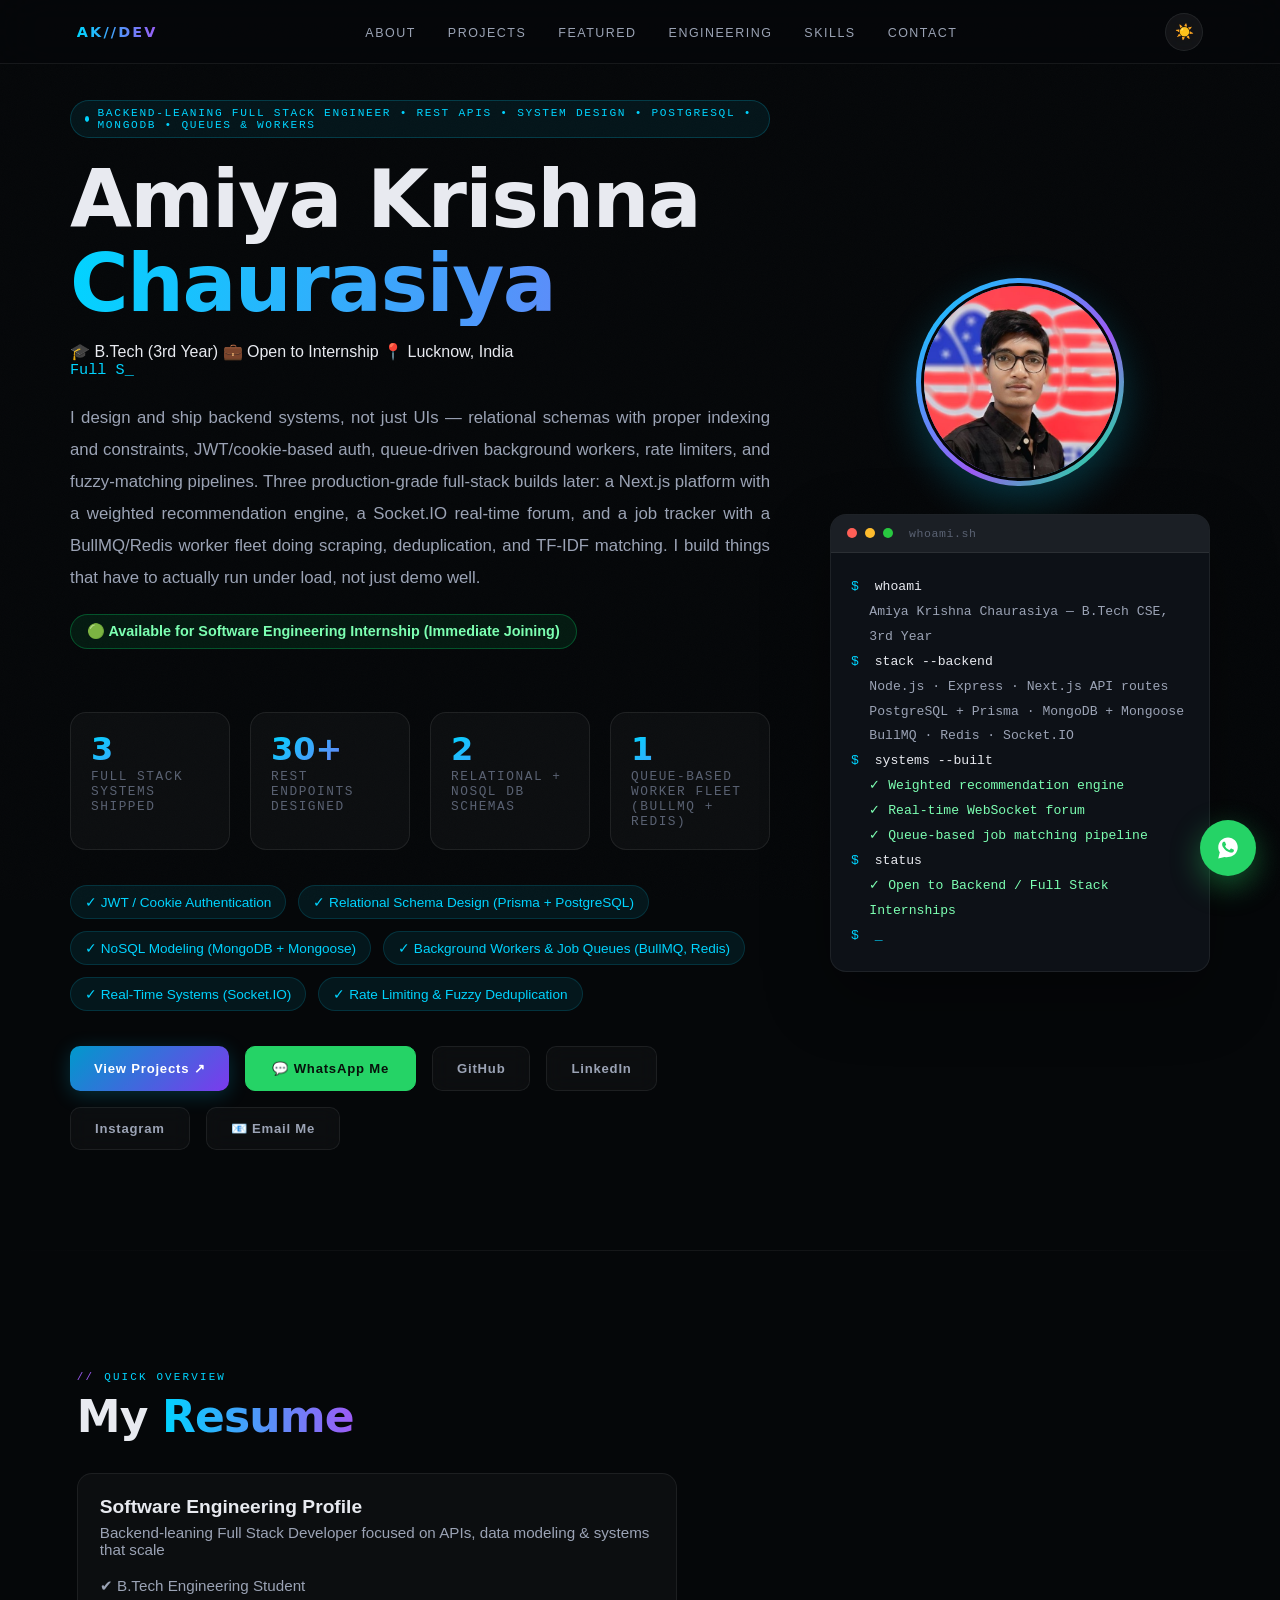
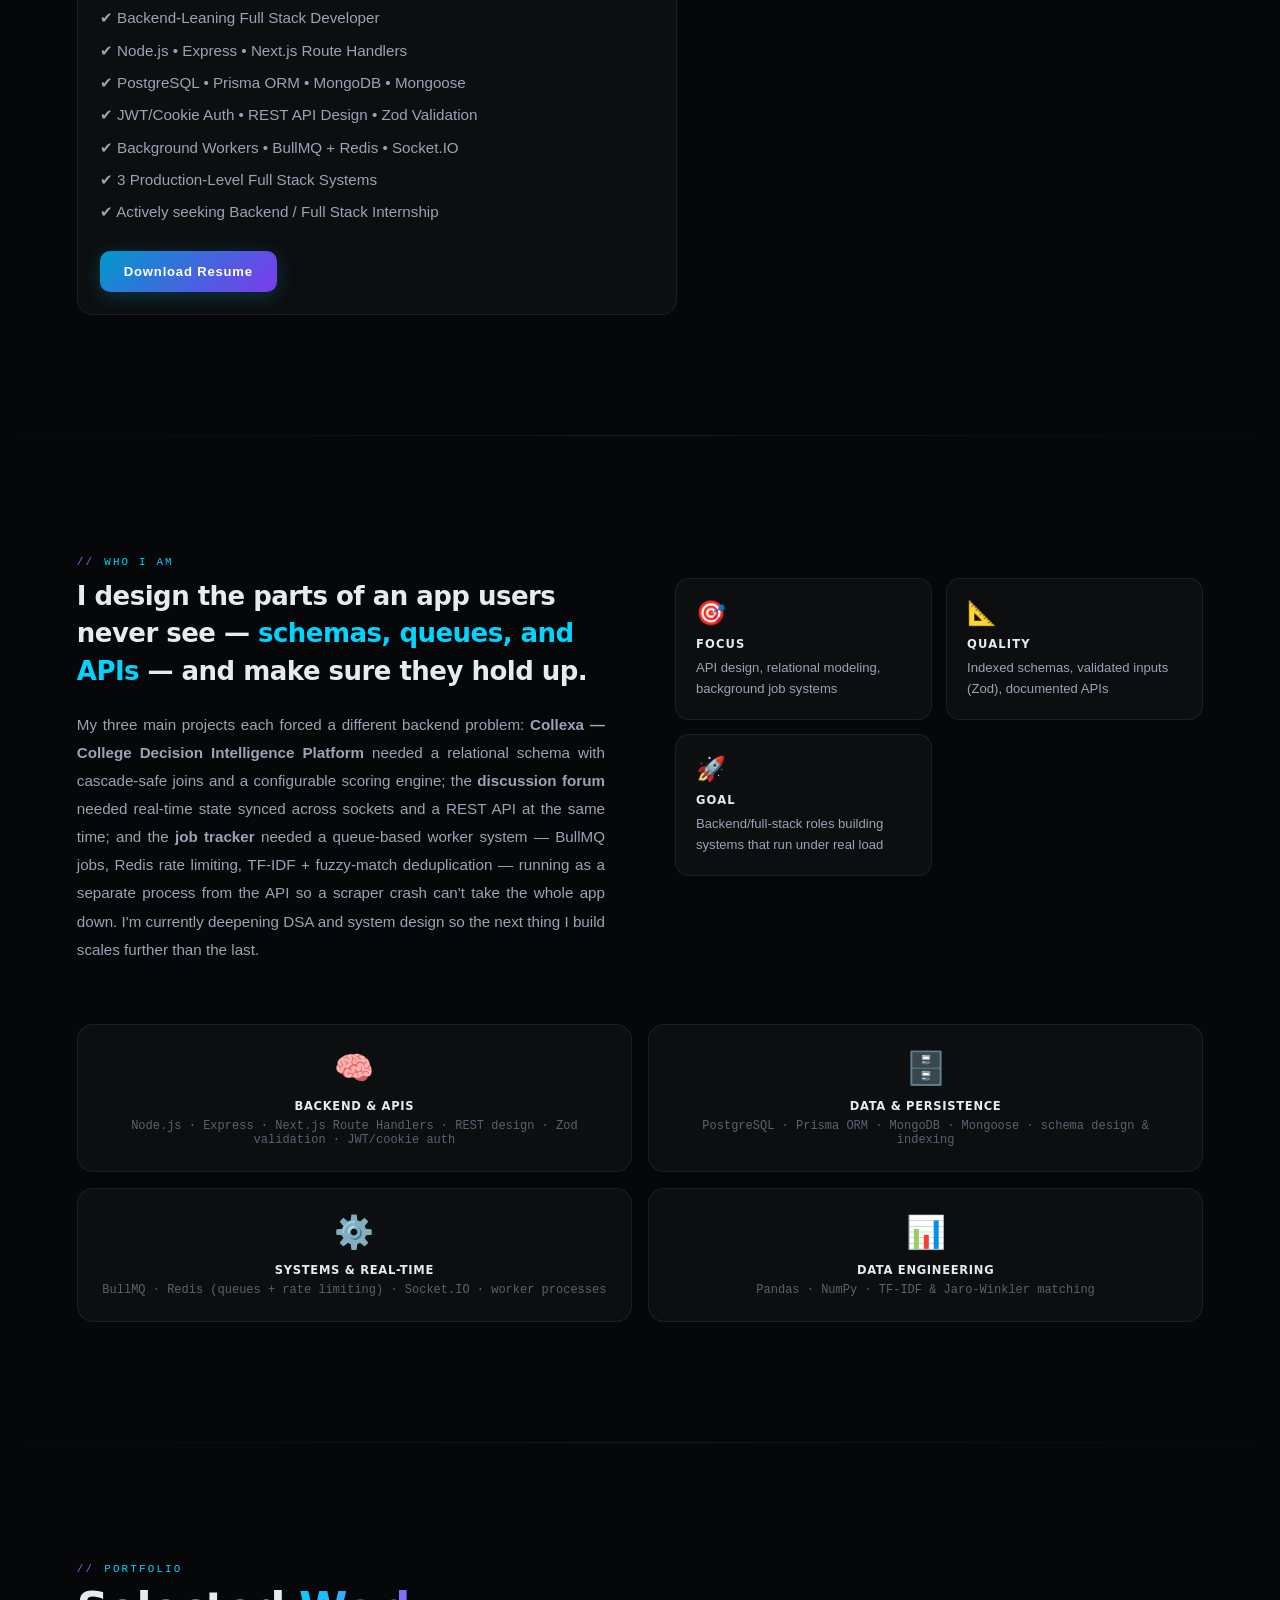
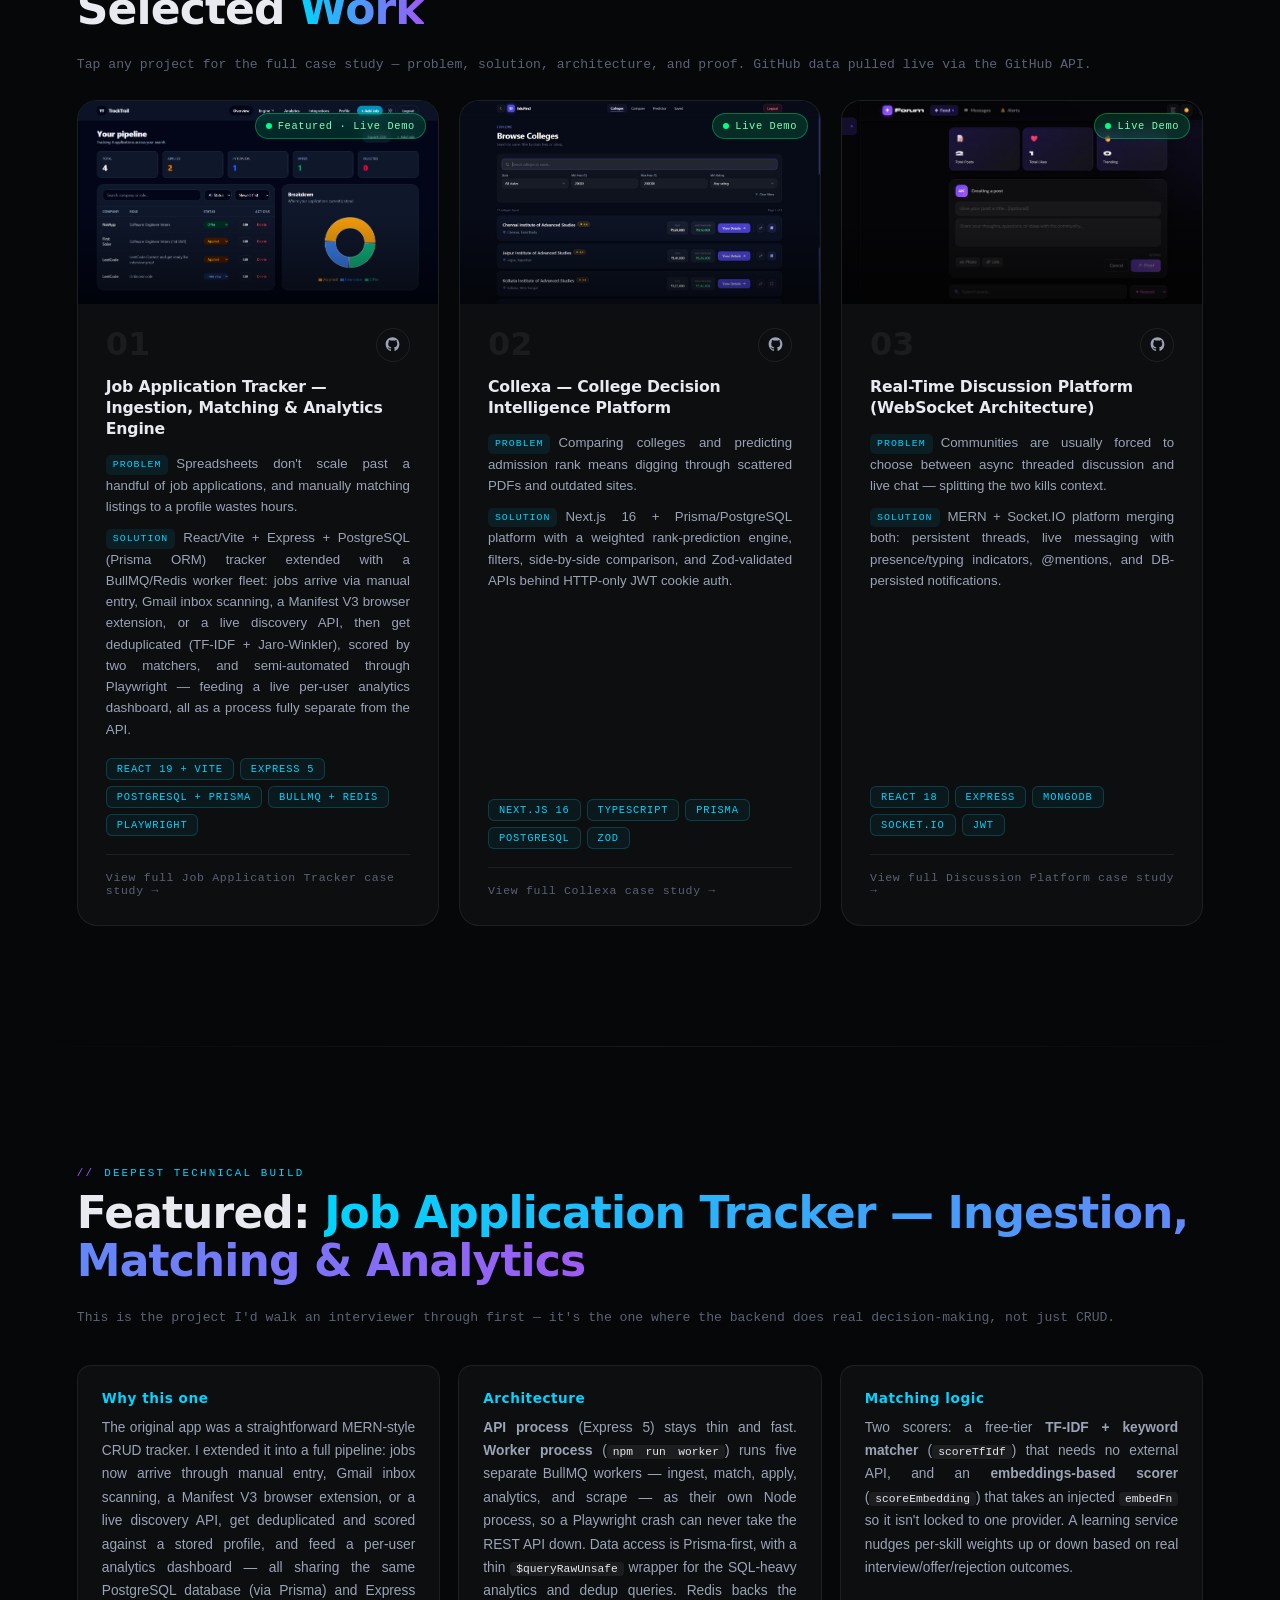
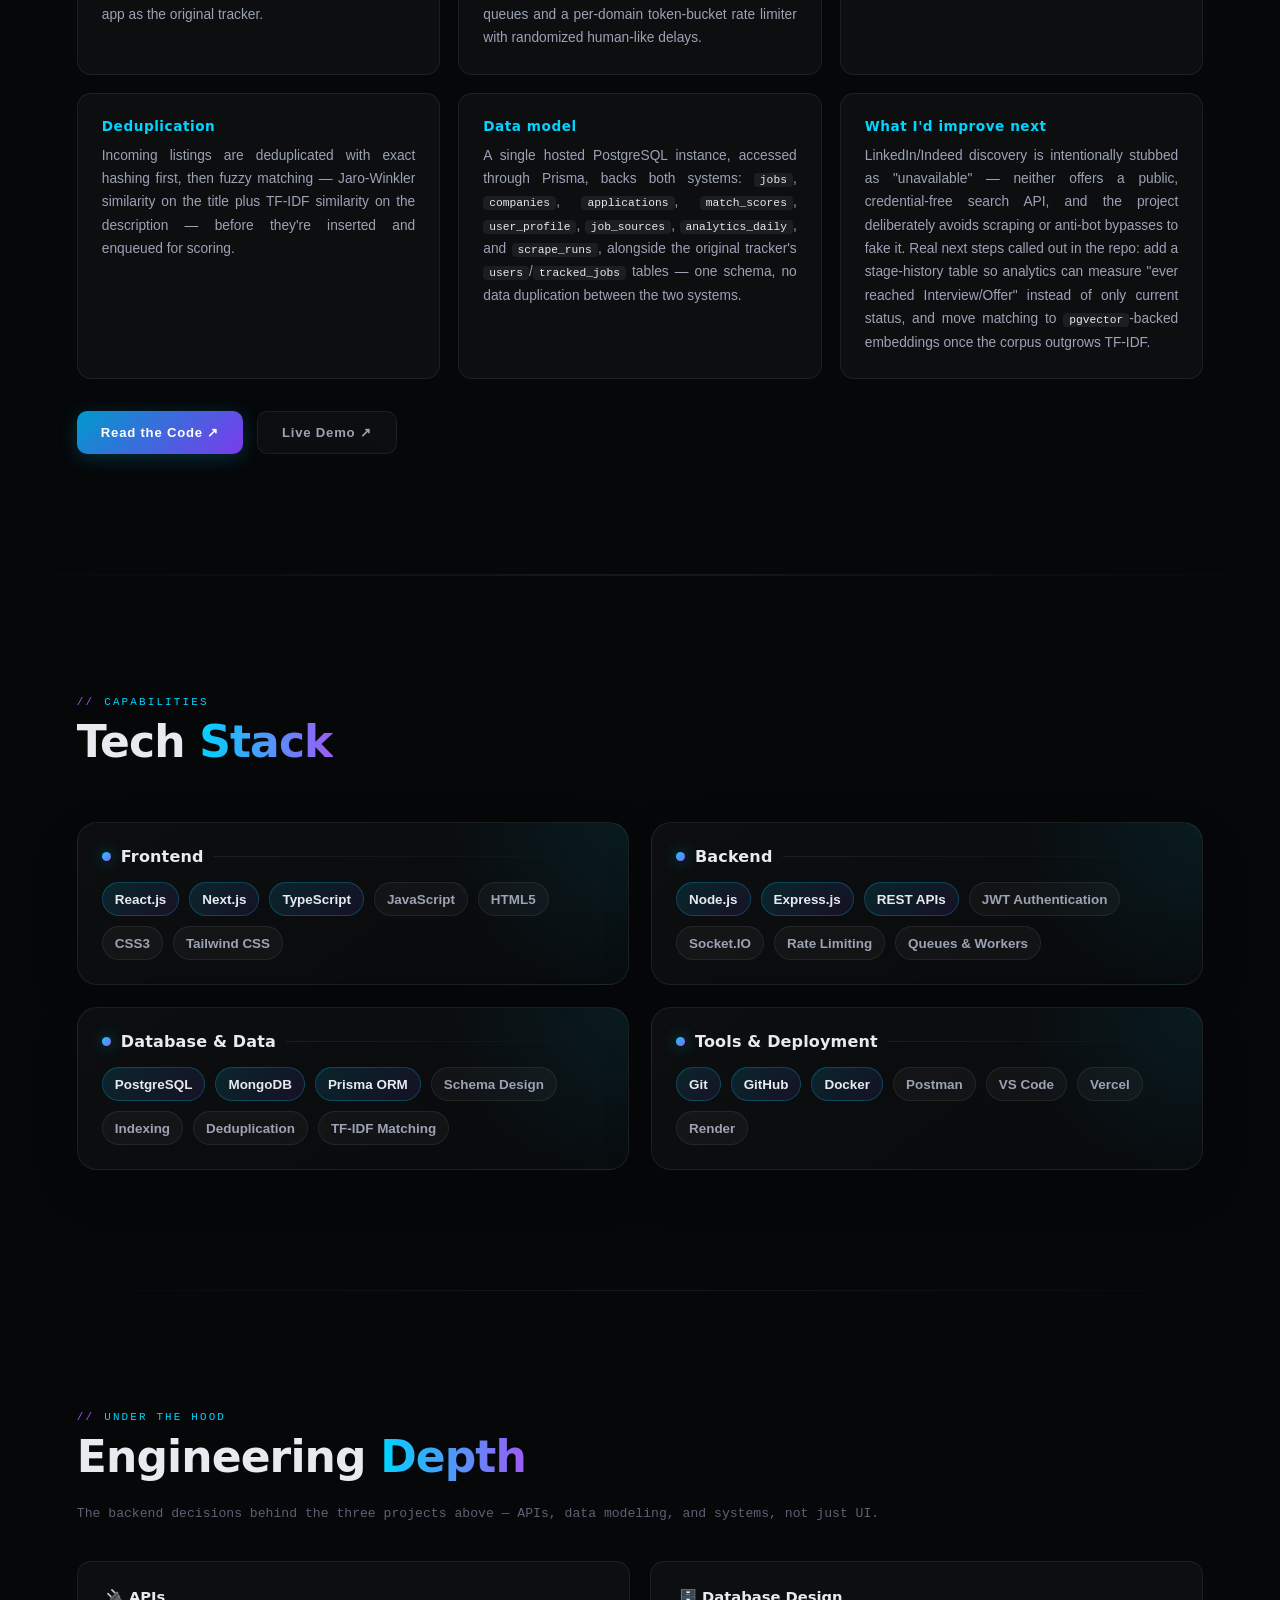
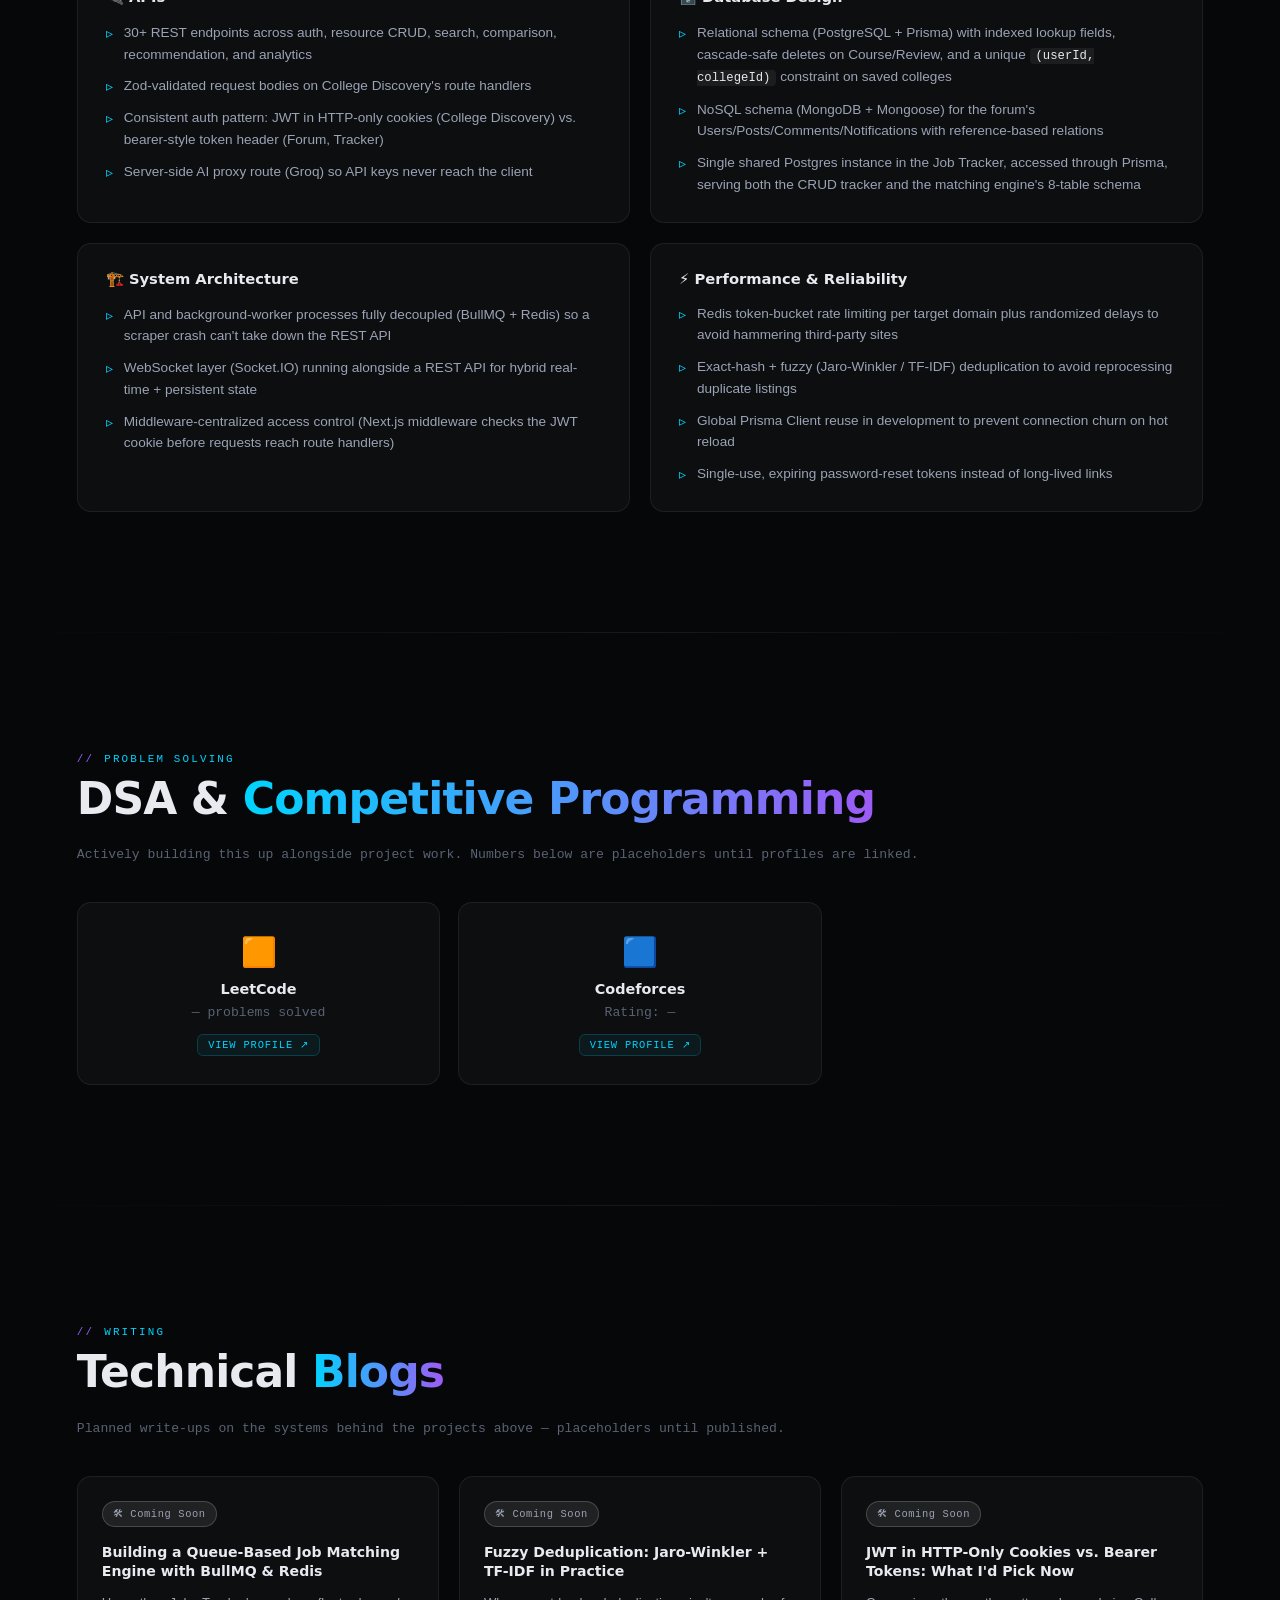
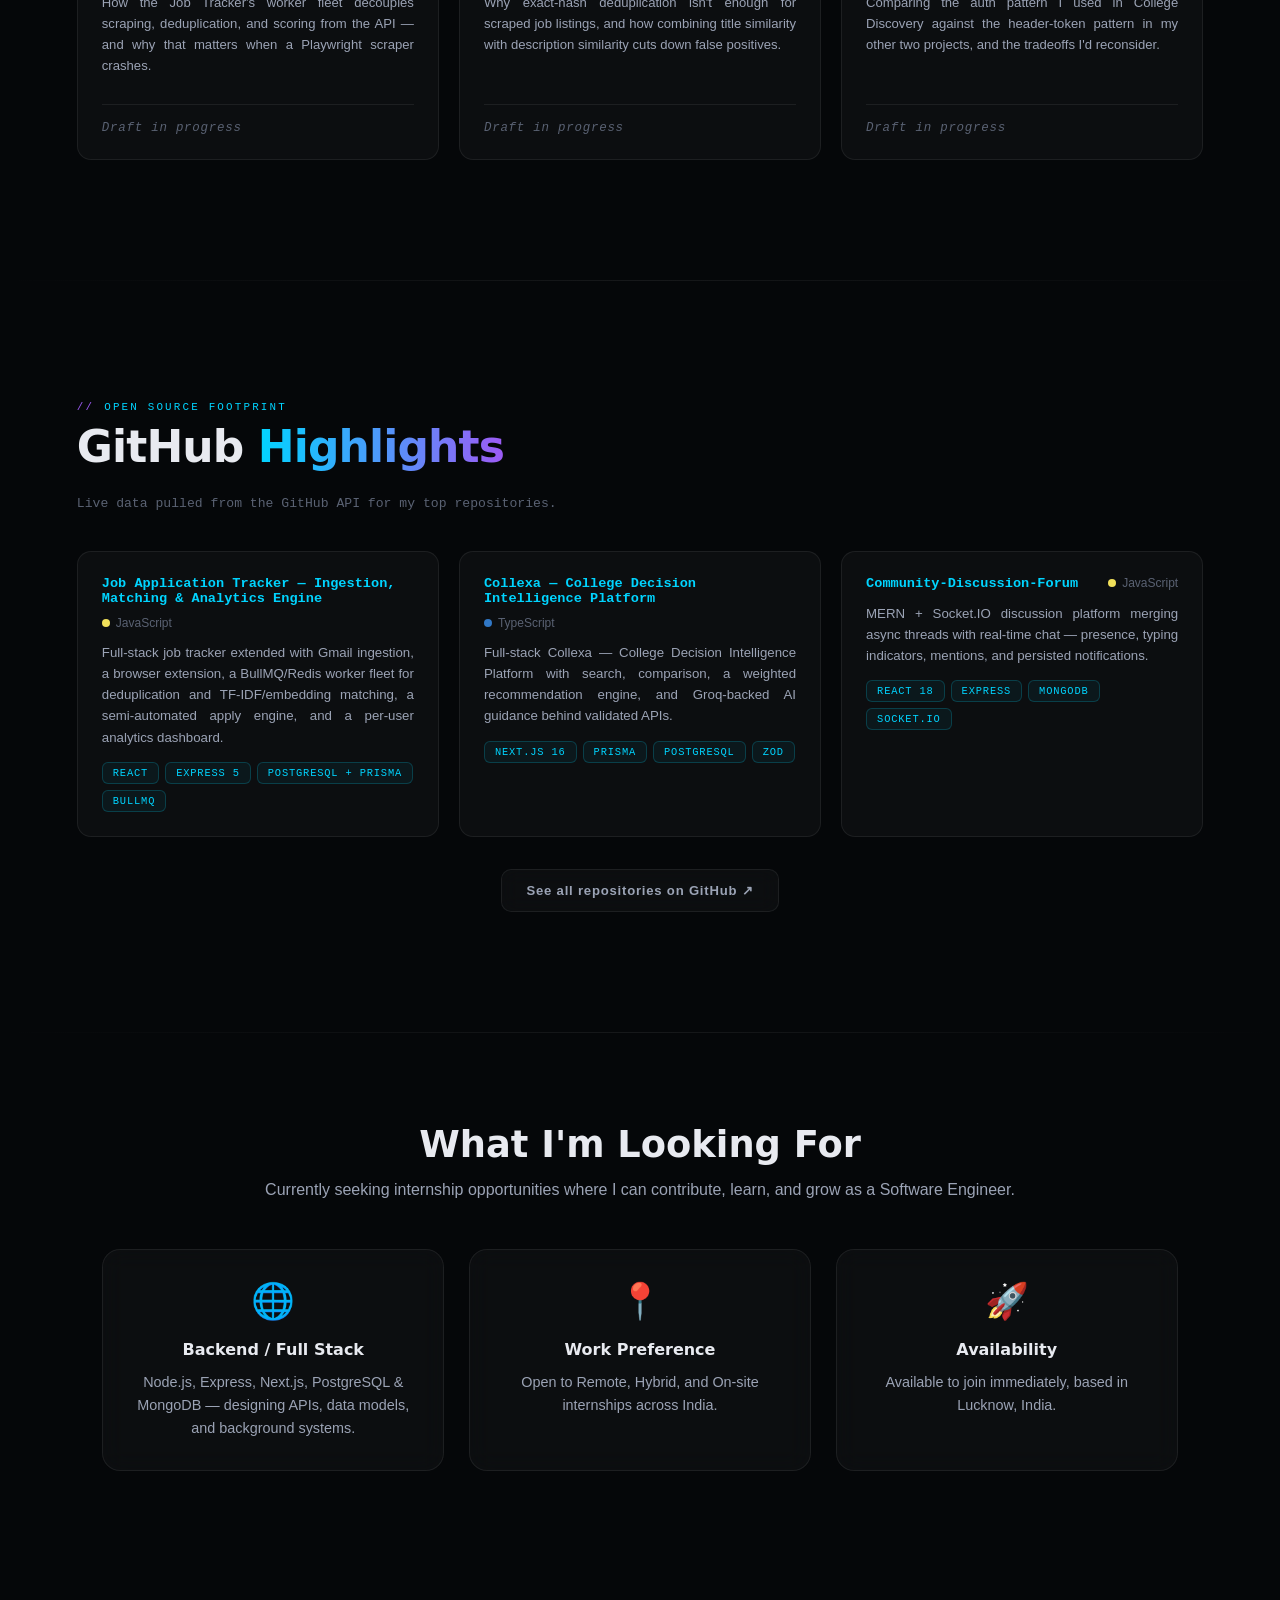
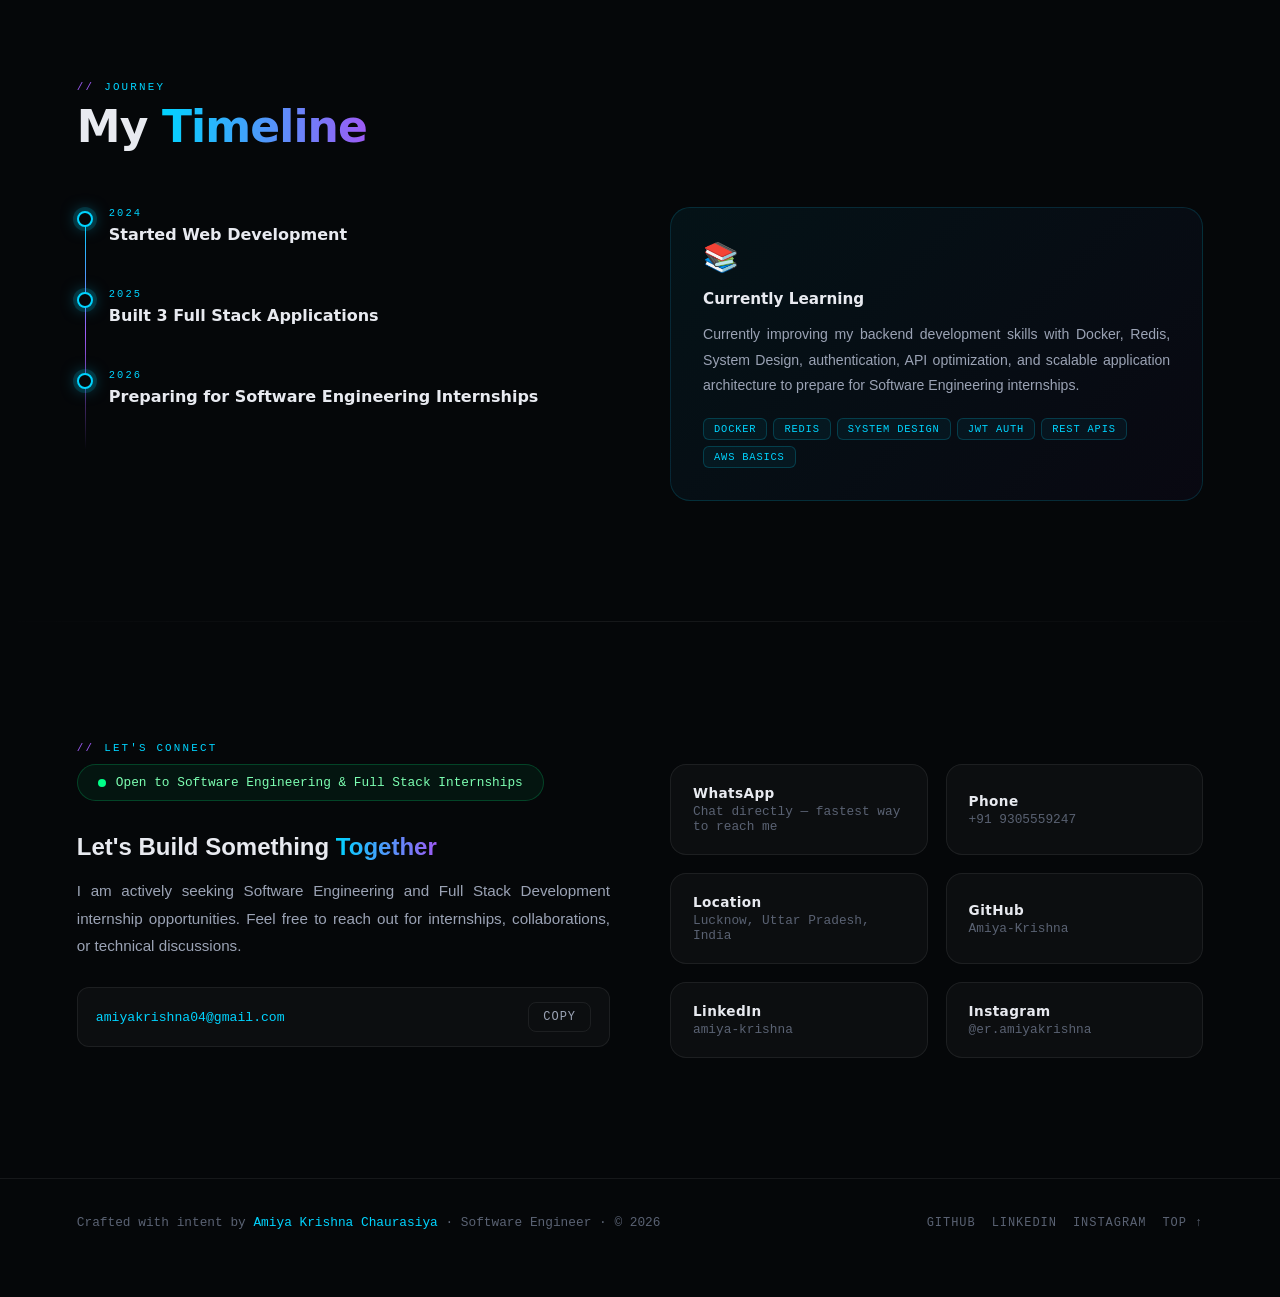
==== commit 062bca34: "feat: enhance portfolio SEO and add crawlable project case studies" ====
--- a/index.html
+++ b/index.html
@@ -45,6 +45,24 @@
   <meta property="og:type" content="profile" />
   <meta property="profile:first_name" content="Amiya" />
   <meta property="profile:last_name" content="Chaurasiya" />
+
+  <!-- Twitter / X Card -->
+  <meta name="twitter:card" content="summary_large_image" />
+  <meta name="twitter:title" content="Amiya Krishna Chaurasiya — Software Engineer" />
+  <meta
+    name="twitter:description"
+    content="Backend-leaning full-stack software engineer building production-oriented applications."
+  />
+  <meta
+    name="twitter:image"
+    content="https://amiya-krishna-portfolio.vercel.app/assets/projects/amiya-krishna-chaurasiya.jpg"
+  />
+  <meta name="twitter:image:alt" content="Amiya Krishna Chaurasiya — Software Developer" />
+
+  <!-- Favicon -->
+  <link rel="icon" type="image/svg+xml" href="assets/favicon.svg" />
+  <link rel="alternate icon" href="assets/favicon.svg" />
+  <link rel="apple-touch-icon" sizes="180x180" href="assets/apple-touch-icon.png" />
 
   <!-- Person / ProfilePage -->
   <script type="application/ld+json">
@@ -65,7 +83,8 @@
       "url": "https://amiya-krishna-portfolio.vercel.app/",
       "sameAs": [
         "https://www.linkedin.com/in/amiya-krishna",
-        "https://github.com/Amiya-Krishna"
+        "https://github.com/Amiya-Krishna",
+        "https://www.instagram.com/er.amiyakrishna/"
       ]
     }
   }
@@ -94,7 +113,12 @@
         <li><a href="#contact">Contact</a></li>
       </ul>
       <div class="nav-right">
-        <button class="theme-btn" id="theme-toggle" title="Toggle theme">
+        <button
+          class="theme-btn"
+          id="theme-toggle"
+          title="Toggle theme"
+          aria-label="Toggle light and dark theme"
+        >
           ☀️
         </button>
         <button class="nav-toggle" id="nav-toggle" aria-label="Toggle menu">
@@ -186,22 +210,35 @@
             <a
               class="btn btn-whatsapp"
               id="hero-whatsapp"
-              href="#"
+              href="https://wa.me/919305559247?text=Hi%20Krishna%2C%20I%20saw%20your%20portfolio%20and%20wanted%20to%20connect%20regarding%20an%20opportunity."
               target="_blank"
               rel="noopener"
+              aria-label="Message Amiya Krishna Chaurasiya on WhatsApp"
               >💬 WhatsApp Me</a
             >
             <a
               class="btn btn-outline"
               href="https://github.com/Amiya-Krishna"
               target="_blank"
+              rel="noopener"
+              aria-label="Amiya Krishna Chaurasiya on GitHub"
               >GitHub</a
             >
             <a
               class="btn btn-outline"
               href="https://www.linkedin.com/in/amiya-krishna"
               target="_blank"
+              rel="noopener"
+              aria-label="Amiya Krishna Chaurasiya on LinkedIn"
               >LinkedIn</a
+            >
+            <a
+              class="btn btn-outline"
+              href="https://www.instagram.com/er.amiyakrishna/"
+              target="_blank"
+              rel="noopener"
+              aria-label="Amiya Krishna Chaurasiya on Instagram"
+              >Instagram</a
             >
             <a href="mailto:amiyakrishna04@gmail.com" class="btn btn-outline"
               >📧 Email Me</a
@@ -400,10 +437,13 @@
                 <a
                   href="https://github.com/Amiya-Krishna/Automated-Job-Application-Tracking-System-with-Email-Ingestion-and-Analytics-Pipeline"
                   target="_blank"
+                  rel="noopener"
                   class="proj-link"
                   onclick="event.stopPropagation()"
                   title="View source on GitHub"
+                  aria-label="View Job Application Tracker source code on GitHub"
                   ><svg
+                    aria-hidden="true"
                     width="15"
                     height="15"
                     viewBox="0 0 24 24"
@@ -444,7 +484,12 @@
                 <span class="tag">BullMQ + Redis</span>
                 <span class="tag">Playwright</span>
               </div>
-              <div class="proj-cta">View Case Study →</div>
+              <a
+                class="proj-cta"
+                href="/projects/job-application-tracker.html"
+                onclick="event.stopPropagation()"
+                >View full Job Application Tracker case study →</a
+              >
             </div>
           </div>
 
@@ -465,10 +510,13 @@
                 <a
                   href="https://github.com/Amiya-Krishna/Collexa-College-Decision-Intelligence-Platform"
                   target="_blank"
+                  rel="noopener"
                   class="proj-link"
                   onclick="event.stopPropagation()"
                   title="View source on GitHub"
+                  aria-label="View Collexa source code on GitHub"
                   ><svg
+                    aria-hidden="true"
                     width="15"
                     height="15"
                     viewBox="0 0 24 24"
@@ -502,7 +550,12 @@
                 <span class="tag">PostgreSQL</span>
                 <span class="tag">Zod</span>
               </div>
-              <div class="proj-cta">View Case Study →</div>
+              <a
+                class="proj-cta"
+                href="/projects/collexa.html"
+                onclick="event.stopPropagation()"
+                >View full Collexa case study →</a
+              >
             </div>
           </div>
 
@@ -523,10 +576,13 @@
                 <a
                   href="https://github.com/Amiya-Krishna/Community-Discussion-Forum-with-Real-Time-Chat"
                   target="_blank"
+                  rel="noopener"
                   class="proj-link"
                   onclick="event.stopPropagation()"
                   title="View source on GitHub"
+                  aria-label="View Real-Time Discussion Platform source code on GitHub"
                   ><svg
+                    aria-hidden="true"
                     width="15"
                     height="15"
                     viewBox="0 0 24 24"
@@ -560,7 +616,12 @@
                 <span class="tag">Socket.IO</span>
                 <span class="tag">JWT</span>
               </div>
-              <div class="proj-cta">View Case Study →</div>
+              <a
+                class="proj-cta"
+                href="/projects/community-discussion-forum.html"
+                onclick="event.stopPropagation()"
+                >View full Discussion Platform case study →</a
+              >
             </div>
           </div>
         </div>
@@ -682,7 +743,7 @@
     <!-- Modal -->
     <div class="modal-overlay" id="modal-overlay" onclick="closeModal(event)">
       <div class="modal" id="modal-box">
-        <button class="modal-close" onclick="closeModal()">✕</button>
+        <button class="modal-close" onclick="closeModal()" aria-label="Close project details">✕</button>
         <h2 id="modal-title"></h2>
         <span class="modal-status" id="modal-status"></span>
 
@@ -745,8 +806,8 @@
         >
           <a
             id="modal-live"
-            href="#"
             target="_blank"
+            rel="noopener"
             class="btn btn-primary"
             style="font-size: 0.8rem; padding: 11px 20px"
           >
@@ -755,8 +816,8 @@
 
           <a
             id="modal-link"
-            href="#"
             target="_blank"
+            rel="noopener"
             class="btn btn-outline"
             style="font-size: 0.8rem; padding: 11px 20px"
           >
@@ -772,7 +833,7 @@
       id="lightbox-overlay"
       onclick="closeLightbox(event)"
     >
-      <button class="lightbox-close" onclick="closeLightbox(event)">✕</button>
+      <button class="lightbox-close" onclick="closeLightbox(event)" aria-label="Close image viewer">✕</button>
       <img id="lightbox-img" src="" alt="" />
     </div>
 
@@ -997,7 +1058,7 @@
         </p>
 
         <div class="blog-grid">
-          <a class="blog-card reveal" href="#" target="_blank" rel="noopener">
+          <div class="blog-card blog-card-disabled reveal" role="group" aria-label="Planned blog post, not yet published">
             <span class="proj-status status-progress">🛠 Coming Soon</span>
             <h3>
               Building a Queue-Based Job Matching Engine with BullMQ & Redis
@@ -1007,9 +1068,9 @@
               deduplication, and scoring from the API — and why that matters
               when a Playwright scraper crashes.
             </p>
-            <span class="proj-cta">Read Post →</span>
-          </a>
-          <a class="blog-card reveal" href="#" target="_blank" rel="noopener">
+            <span class="proj-cta proj-cta-disabled">Draft in progress</span>
+          </div>
+          <div class="blog-card blog-card-disabled reveal" role="group" aria-label="Planned blog post, not yet published">
             <span class="proj-status status-progress">🛠 Coming Soon</span>
             <h3>Fuzzy Deduplication: Jaro-Winkler + TF-IDF in Practice</h3>
             <p>
@@ -1017,9 +1078,9 @@
               listings, and how combining title similarity with description
               similarity cuts down false positives.
             </p>
-            <span class="proj-cta">Read Post →</span>
-          </a>
-          <a class="blog-card reveal" href="#" target="_blank" rel="noopener">
+            <span class="proj-cta proj-cta-disabled">Draft in progress</span>
+          </div>
+          <div class="blog-card blog-card-disabled reveal" role="group" aria-label="Planned blog post, not yet published">
             <span class="proj-status status-progress">🛠 Coming Soon</span>
             <h3>
               JWT in HTTP-Only Cookies vs. Bearer Tokens: What I'd Pick Now
@@ -1029,8 +1090,8 @@
               header-token pattern in my other two projects, and the tradeoffs
               I'd reconsider.
             </p>
-            <span class="proj-cta">Read Post →</span>
-          </a>
+            <span class="proj-cta proj-cta-disabled">Draft in progress</span>
+          </div>
         </div>
       </div>
     </section>
@@ -1294,7 +1355,7 @@
             <a
               class="contact-card reveal contact-card-whatsapp"
               id="contact-whatsapp"
-              href="#"
+              href="https://wa.me/919305559247?text=Hi%20Krishna%2C%20I%20saw%20your%20portfolio%20and%20wanted%20to%20connect%20regarding%20an%20opportunity."
               target="_blank"
               rel="noopener"
             >
@@ -1325,6 +1386,8 @@
               class="contact-card reveal"
               href="https://github.com/Amiya-Krishna"
               target="_blank"
+              rel="noopener"
+              aria-label="Amiya Krishna Chaurasiya on GitHub"
             >
               <div>
                 <h3>GitHub</h3>
@@ -1337,12 +1400,28 @@
               class="contact-card reveal"
               href="https://www.linkedin.com/in/amiya-krishna"
               target="_blank"
+              rel="noopener"
+              aria-label="Amiya Krishna Chaurasiya on LinkedIn"
             >
               <div>
                 <h3>LinkedIn</h3>
                 <p>amiya-krishna</p>
               </div>
             </a>
+
+            <!-- Instagram -->
+            <a
+              class="contact-card reveal"
+              href="https://www.instagram.com/er.amiyakrishna/"
+              target="_blank"
+              rel="noopener"
+              aria-label="Amiya Krishna Chaurasiya on Instagram"
+            >
+              <div>
+                <h3>Instagram</h3>
+                <p>@er.amiyakrishna</p>
+              </div>
+            </a>
           </div>
         </div>
       </div>
@@ -1352,13 +1431,13 @@
     <a
       id="whatsapp-float"
       class="whatsapp-float"
-      href="#"
+      href="https://wa.me/919305559247?text=Hi%20Krishna%2C%20I%20saw%20your%20portfolio%20and%20wanted%20to%20connect%20regarding%20an%20opportunity."
       target="_blank"
       rel="noopener"
       aria-label="Chat on WhatsApp"
       title="Chat on WhatsApp"
     >
-      <svg viewBox="0 0 32 32" width="26" height="26" fill="currentColor">
+      <svg viewBox="0 0 32 32" width="26" height="26" fill="currentColor" aria-hidden="true">
         <path
           d="M16.004 3C9.376 3 4 8.373 4 15c0 2.35.687 4.54 1.872 6.383L4 29l7.812-1.84A11.94 11.94 0 0 0 16.004 27C22.63 27 28 21.627 28 15S22.63 3 16.004 3Zm7.03 16.94c-.298.836-1.474 1.532-2.407 1.73-.64.135-1.475.243-4.29-.92-3.6-1.487-5.92-5.13-6.1-5.37-.178-.24-1.46-1.943-1.46-3.706 0-1.763.926-2.63 1.254-2.99.328-.36.716-.45.955-.45.238 0 .478.002.686.012.22.01.516-.083.807.615.298.716 1.014 2.478 1.103 2.658.09.18.15.39.03.63-.12.24-.18.39-.358.6-.18.21-.376.47-.537.63-.18.18-.367.375-.157.735.208.36.925 1.526 1.986 2.472 1.365 1.217 2.516 1.594 2.877 1.774.36.18.567.15.777-.09.208-.24.895-1.044 1.133-1.404.238-.36.478-.3.807-.18.328.12 2.083.982 2.44 1.162.358.18.596.27.685.42.09.15.09.87-.208 1.705Z"
         />
@@ -1376,13 +1455,25 @@
           class="footer-link"
           href="https://github.com/Amiya-Krishna"
           target="_blank"
+          rel="noopener"
+          aria-label="Amiya Krishna Chaurasiya on GitHub"
           >GITHUB</a
         >
         <a
           class="footer-link"
           href="https://www.linkedin.com/in/amiya-krishna"
           target="_blank"
+          rel="noopener"
+          aria-label="Amiya Krishna Chaurasiya on LinkedIn"
           >LINKEDIN</a
+        >
+        <a
+          class="footer-link"
+          href="https://www.instagram.com/er.amiyakrishna/"
+          target="_blank"
+          rel="noopener"
+          aria-label="Amiya Krishna Chaurasiya on Instagram"
+          >INSTAGRAM</a
         >
         <a class="footer-link" href="#home">TOP ↑</a>
       </div>
--- a/style.css
+++ b/style.css
@@ -571,6 +571,7 @@
   font-family:var(--font-mono); font-size:.72rem; letter-spacing:.06em;
   color:var(--text3); transition:.3s;
 }
+a.proj-cta { display:block; text-decoration:none; }
 .proj-card:hover .proj-cta { color:var(--cyan); }
 
 .project-features{
@@ -1168,6 +1169,11 @@
 .blog-card p { color:var(--text2); font-size:.82rem; line-height:1.6; font-weight:300; flex:1; text-align:justify; text-align-last:left; }
 .blog-card .proj-cta { font-size:.78rem; }
 
+/* Coming Soon blog cards: not a link, visually and semantically inert */
+.blog-card-disabled { cursor:default; }
+.blog-card-disabled:hover { border-color:var(--border); transform:none; }
+.proj-cta-disabled { color:var(--text3); font-style:italic; }
+
 /* GitHub highlights */
 .gh-grid { display:grid; grid-template-columns:repeat(3,1fr); gap:20px; margin-top:40px; }
 .gh-card {
@@ -1225,3 +1231,70 @@
   background:linear-gradient(90deg,var(--cyan),var(--violet2)); -webkit-background-clip:text; color:transparent;
 }
 .metric-label { color:var(--text3); font-size:.7rem; text-transform:uppercase; letter-spacing:.05em; margin-top:4px; }
+
+/* ══════════════════════════════════════════
+   PROJECT CASE STUDY PAGES (/projects/*.html)
+   Reuses the design system above; this block
+   only adds the elements unique to those pages.
+══════════════════════════════════════════ */
+.case-main { position:relative; z-index:1; padding:120px 6% 60px; }
+.case-container { max-width:860px; margin:0 auto; }
+
+.breadcrumb {
+  display:flex; flex-wrap:wrap; align-items:center; gap:8px;
+  font-family:var(--font-mono); font-size:.75rem; color:var(--text3);
+  margin-bottom:36px;
+}
+.breadcrumb a { color:var(--text2); text-decoration:none; transition:color .25s; }
+.breadcrumb a:hover { color:var(--cyan); }
+.breadcrumb span[aria-current] { color:var(--text); }
+
+.case-status {
+  display:inline-flex; align-items:center; gap:6px; margin-bottom:18px;
+}
+
+.case-title {
+  font-family:var(--font-head); font-weight:800; letter-spacing:-.01em;
+  font-size:clamp(1.7rem, 4vw, 2.6rem); line-height:1.15; margin-bottom:14px;
+}
+.case-subtitle { color:var(--text2); font-size:1rem; line-height:1.7; max-width:70ch; margin-bottom:22px; }
+
+.case-tags { display:flex; flex-wrap:wrap; gap:6px; margin-bottom:28px; }
+
+.case-links { display:flex; flex-wrap:wrap; gap:12px; margin-bottom:44px; }
+
+.case-hero-img {
+  width:100%; border-radius:16px; border:1px solid var(--border);
+  overflow:hidden; margin-bottom:52px;
+}
+.case-hero-img img { width:100%; display:block; }
+
+.case-section { margin-bottom:52px; }
+.case-section h2 {
+  font-family:var(--font-head); font-size:1.3rem; font-weight:700;
+  color:var(--text); margin-bottom:16px; padding-bottom:12px;
+  border-bottom:1px solid var(--border);
+}
+.case-section p { color:var(--text2); line-height:1.8; font-size:.95rem; }
+.case-section ul { padding-left:20px; color:var(--text2); line-height:1.9; font-size:.92rem; }
+.case-section li { margin-bottom:8px; }
+.case-section li strong,
+.case-section li code { color:var(--text); }
+.case-section code {
+  font-family:var(--font-mono); font-size:.85em; background:var(--surface2);
+  padding:1px 6px; border-radius:4px; color:var(--cyan);
+}
+
+.case-gallery { display:grid; grid-template-columns:repeat(2,1fr); gap:14px; margin-top:16px; }
+.case-gallery img {
+  width:100%; border-radius:12px; border:1px solid var(--border); display:block;
+}
+
+.case-back {
+  margin-top:60px; padding-top:28px; border-top:1px solid var(--border);
+}
+
+@media (max-width:640px) {
+  .case-gallery { grid-template-columns:1fr; }
+  .case-main { padding-top:100px; }
+}
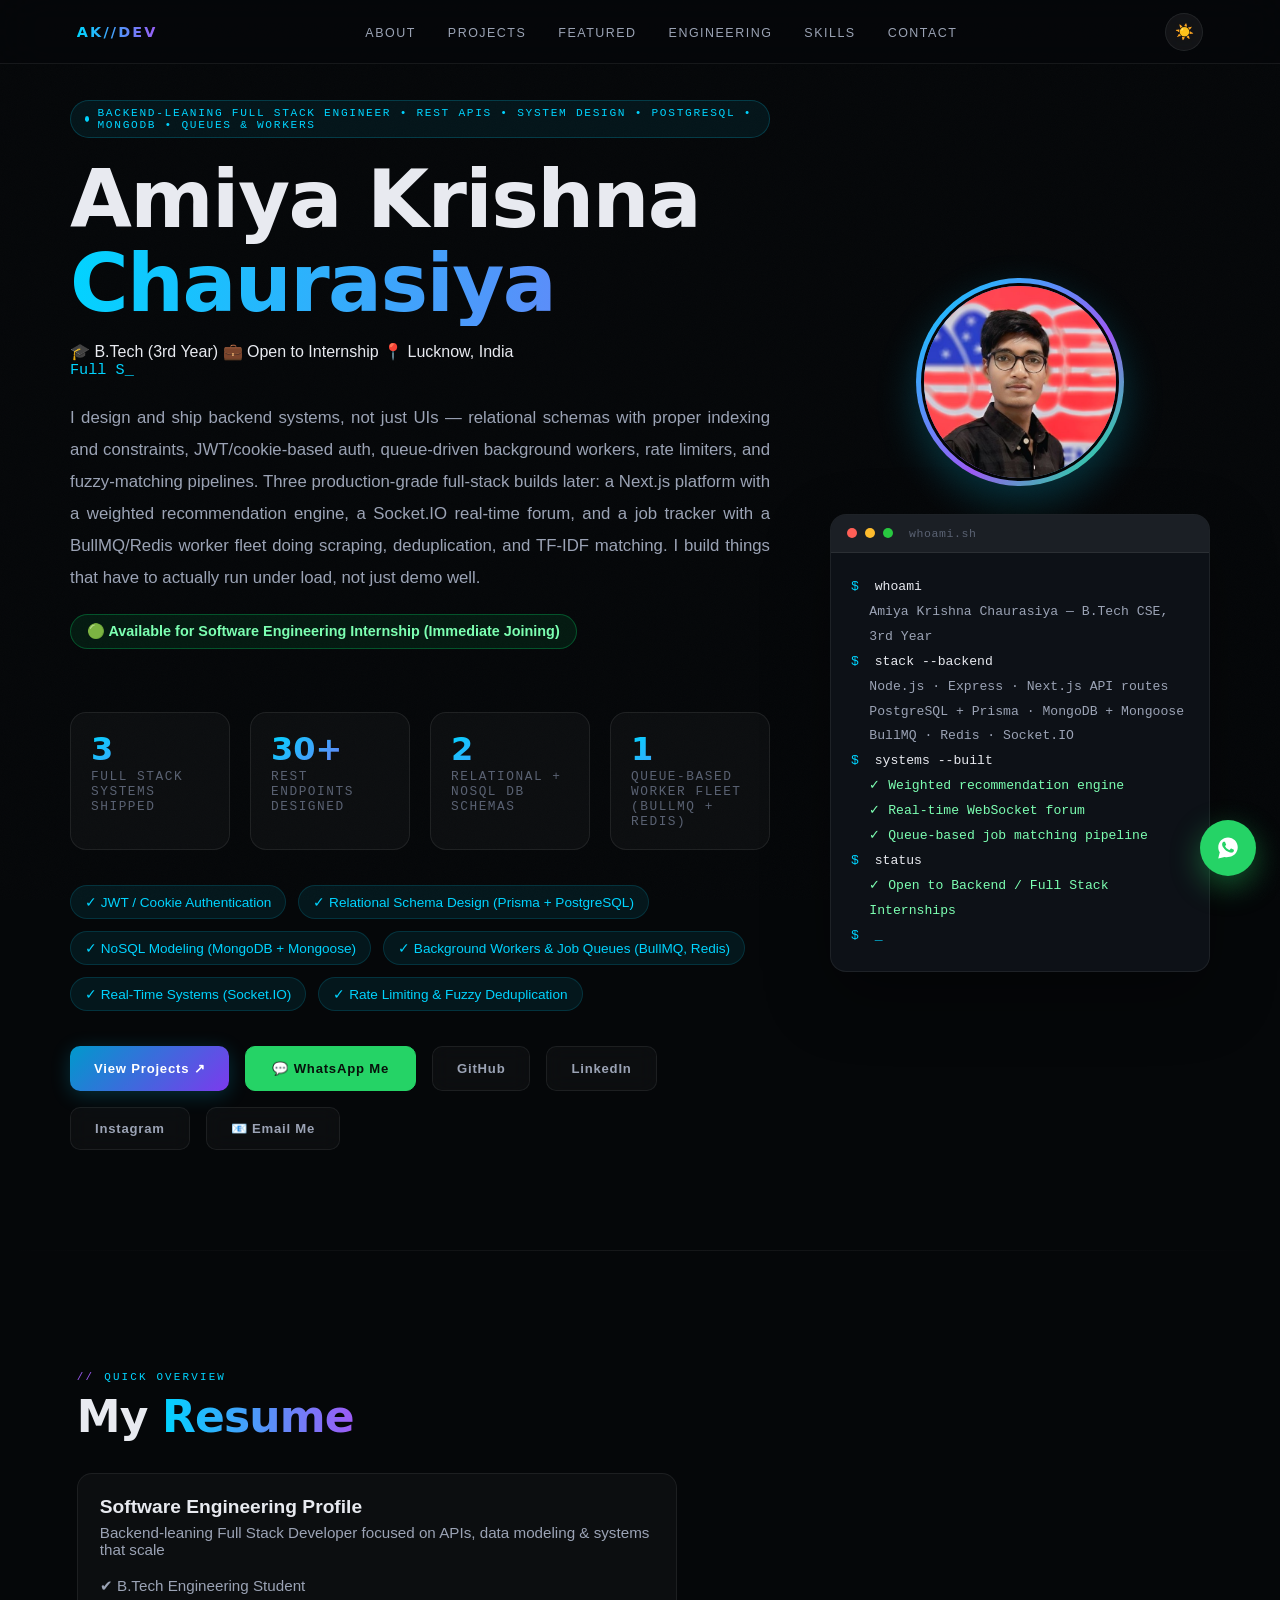
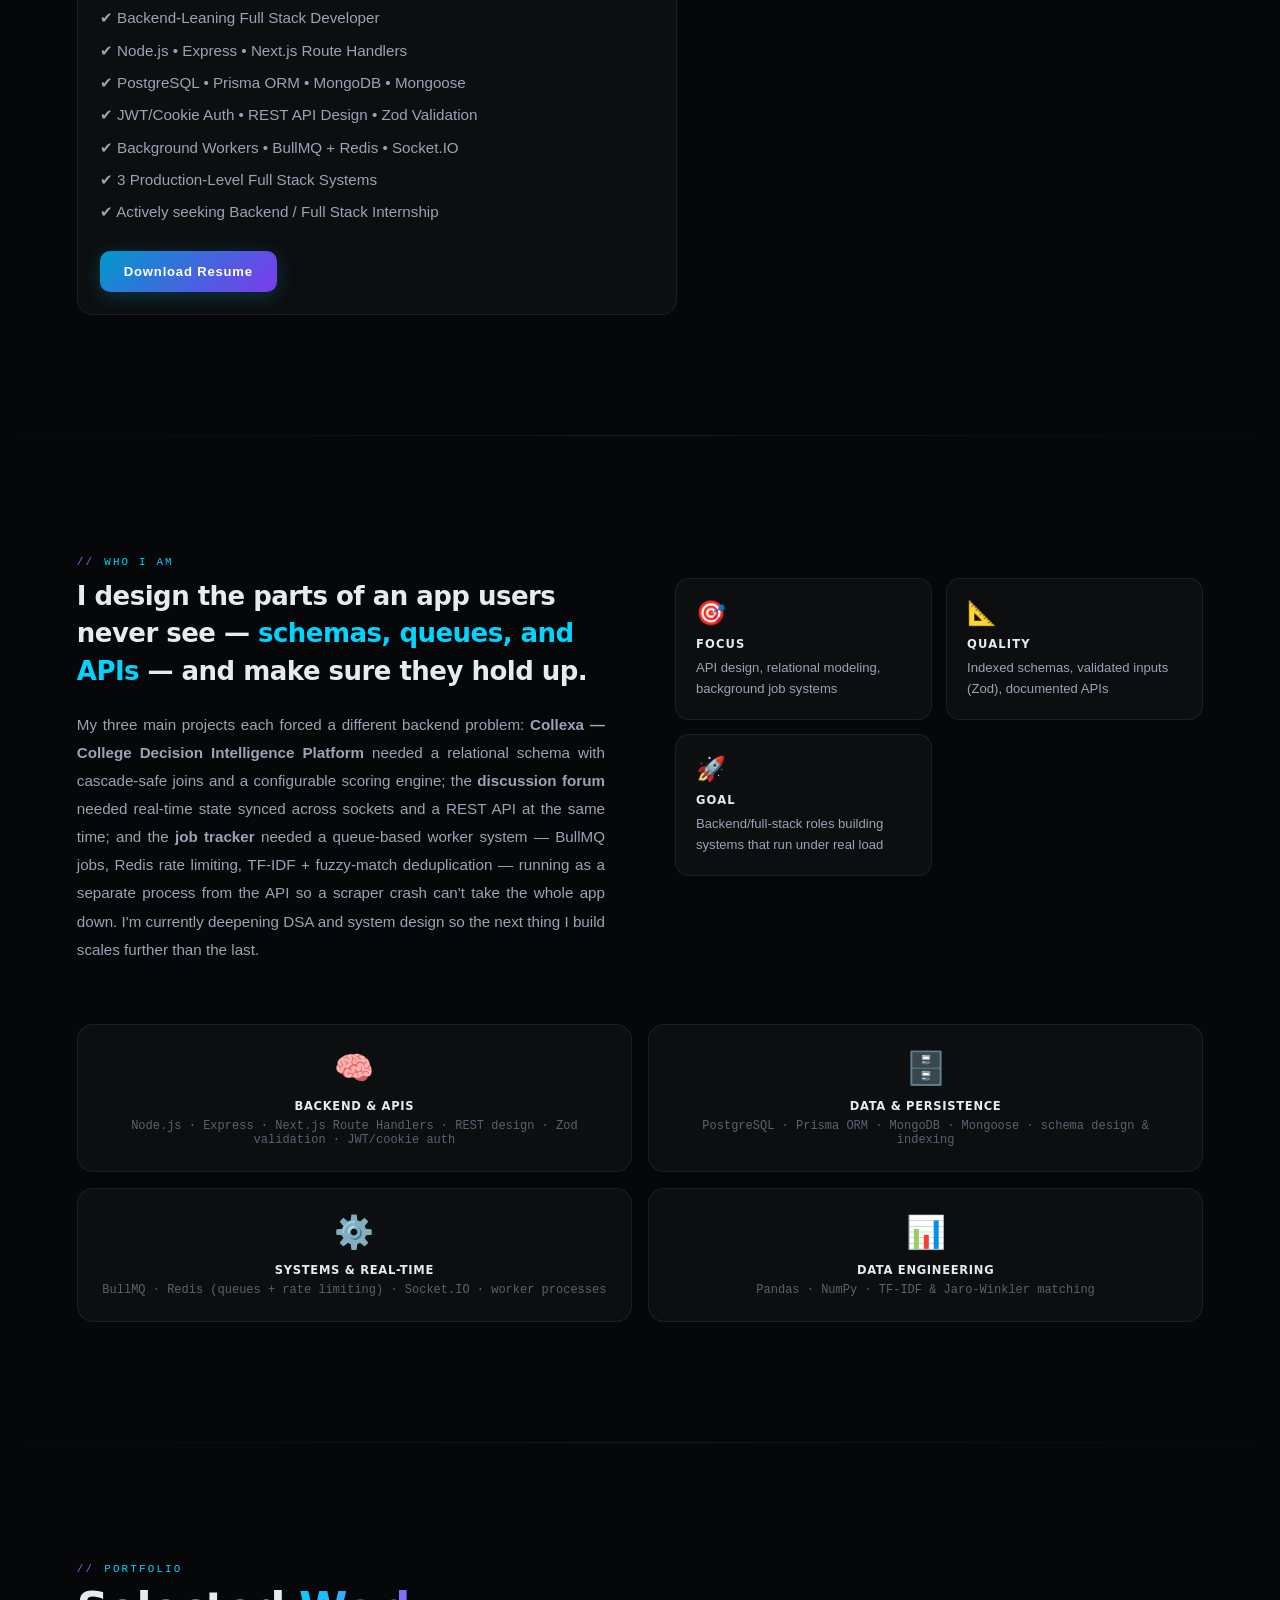
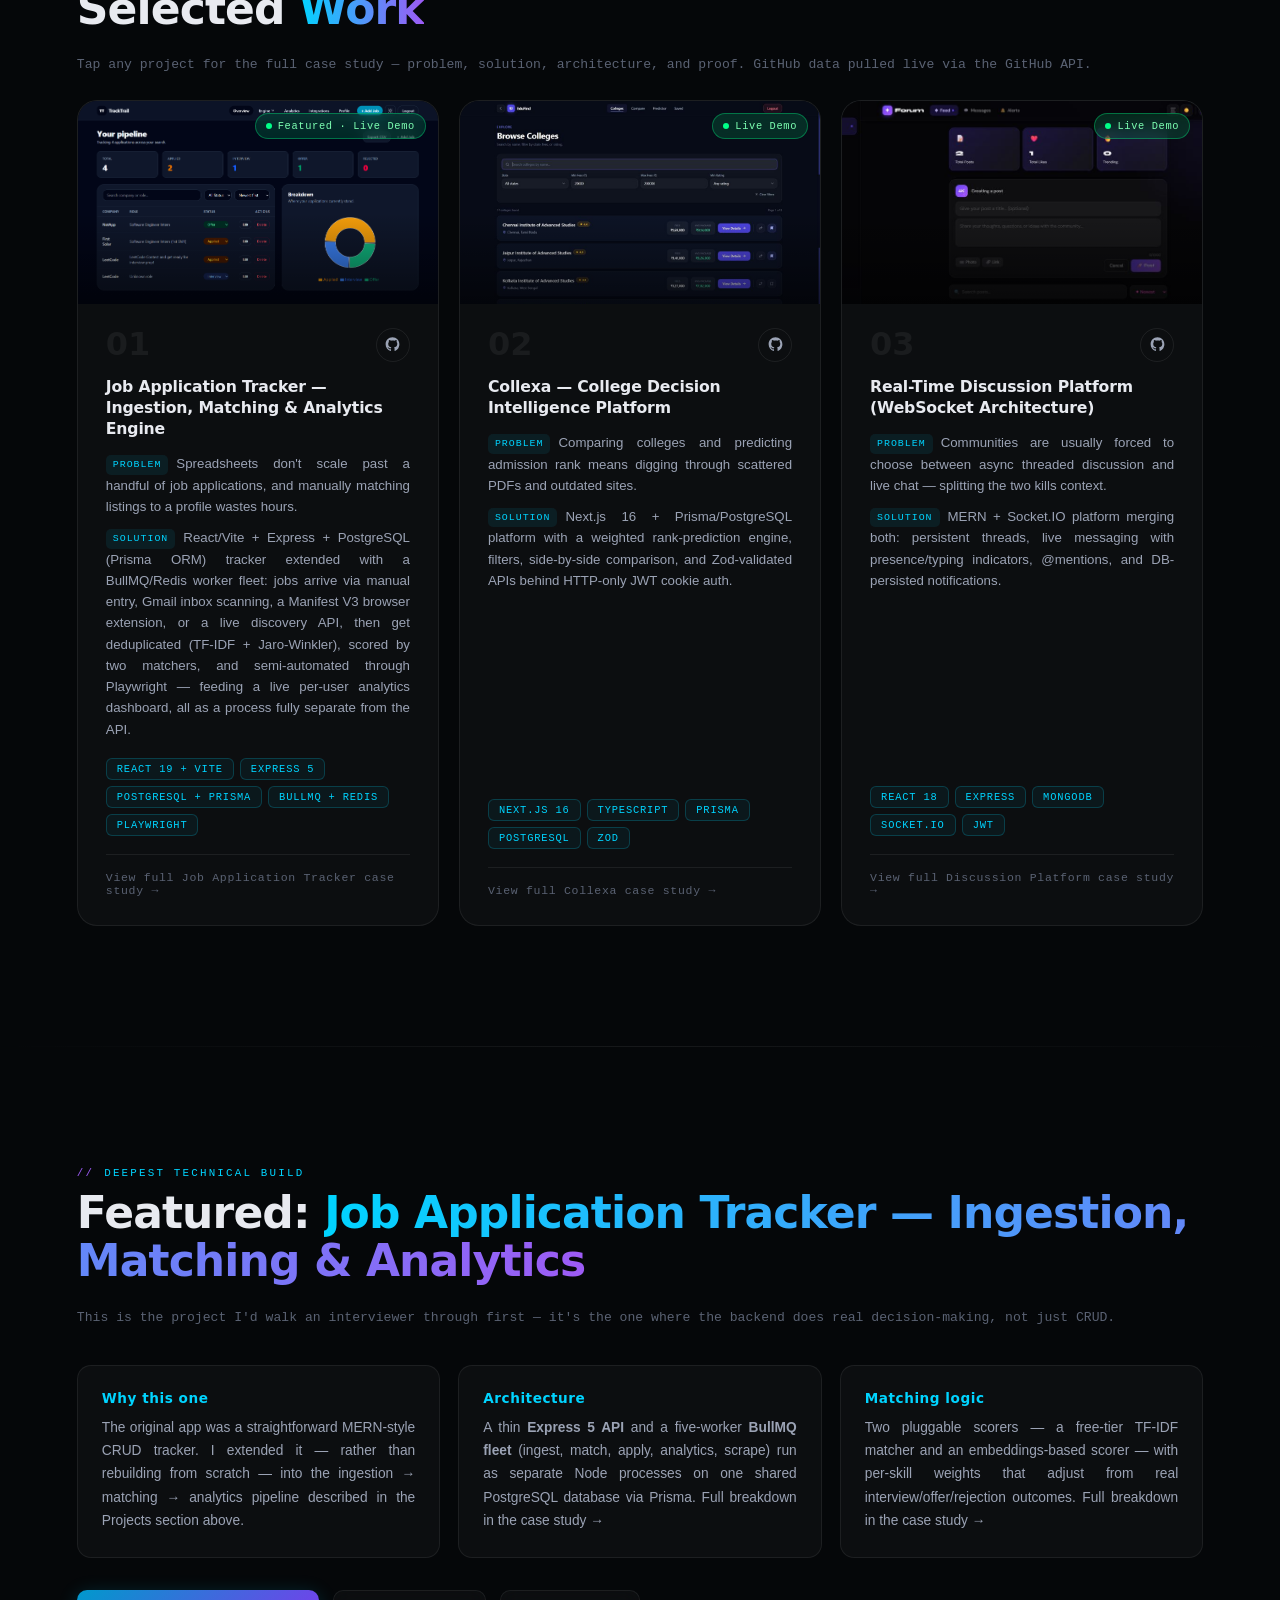
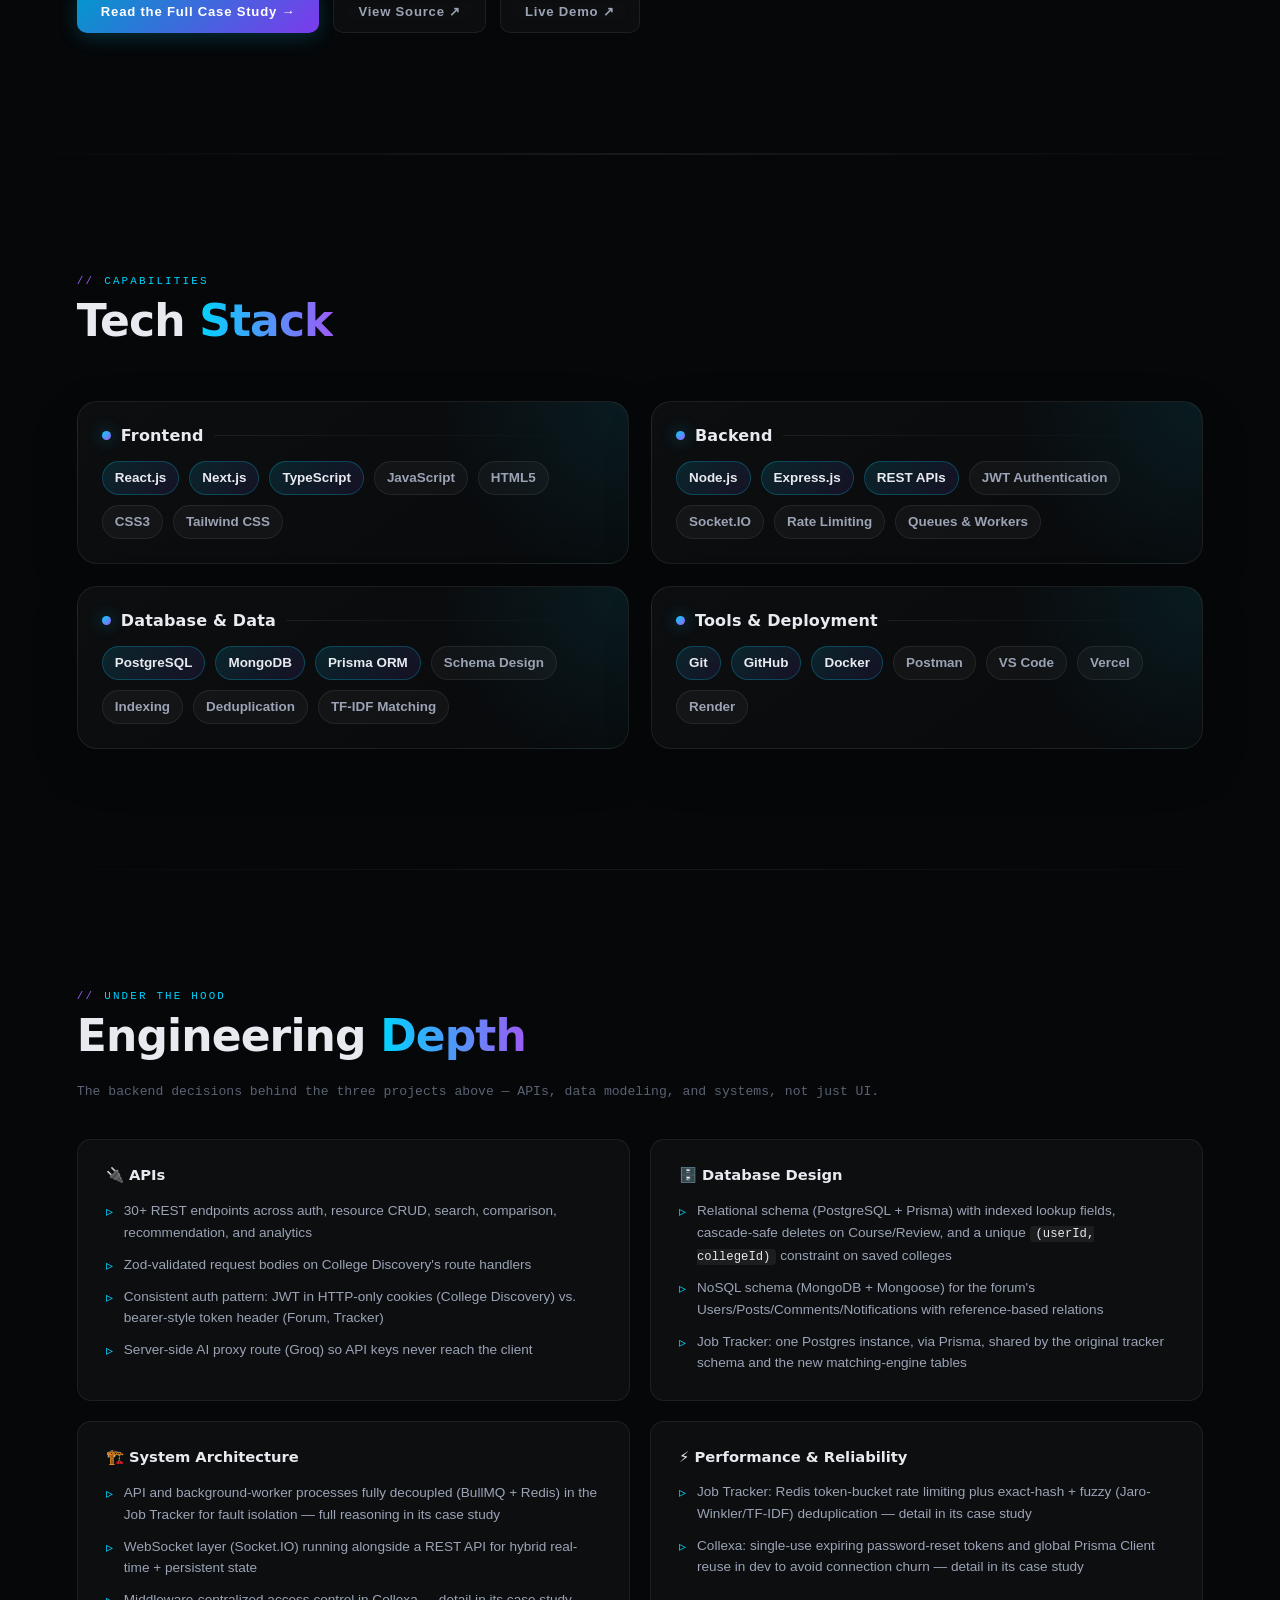
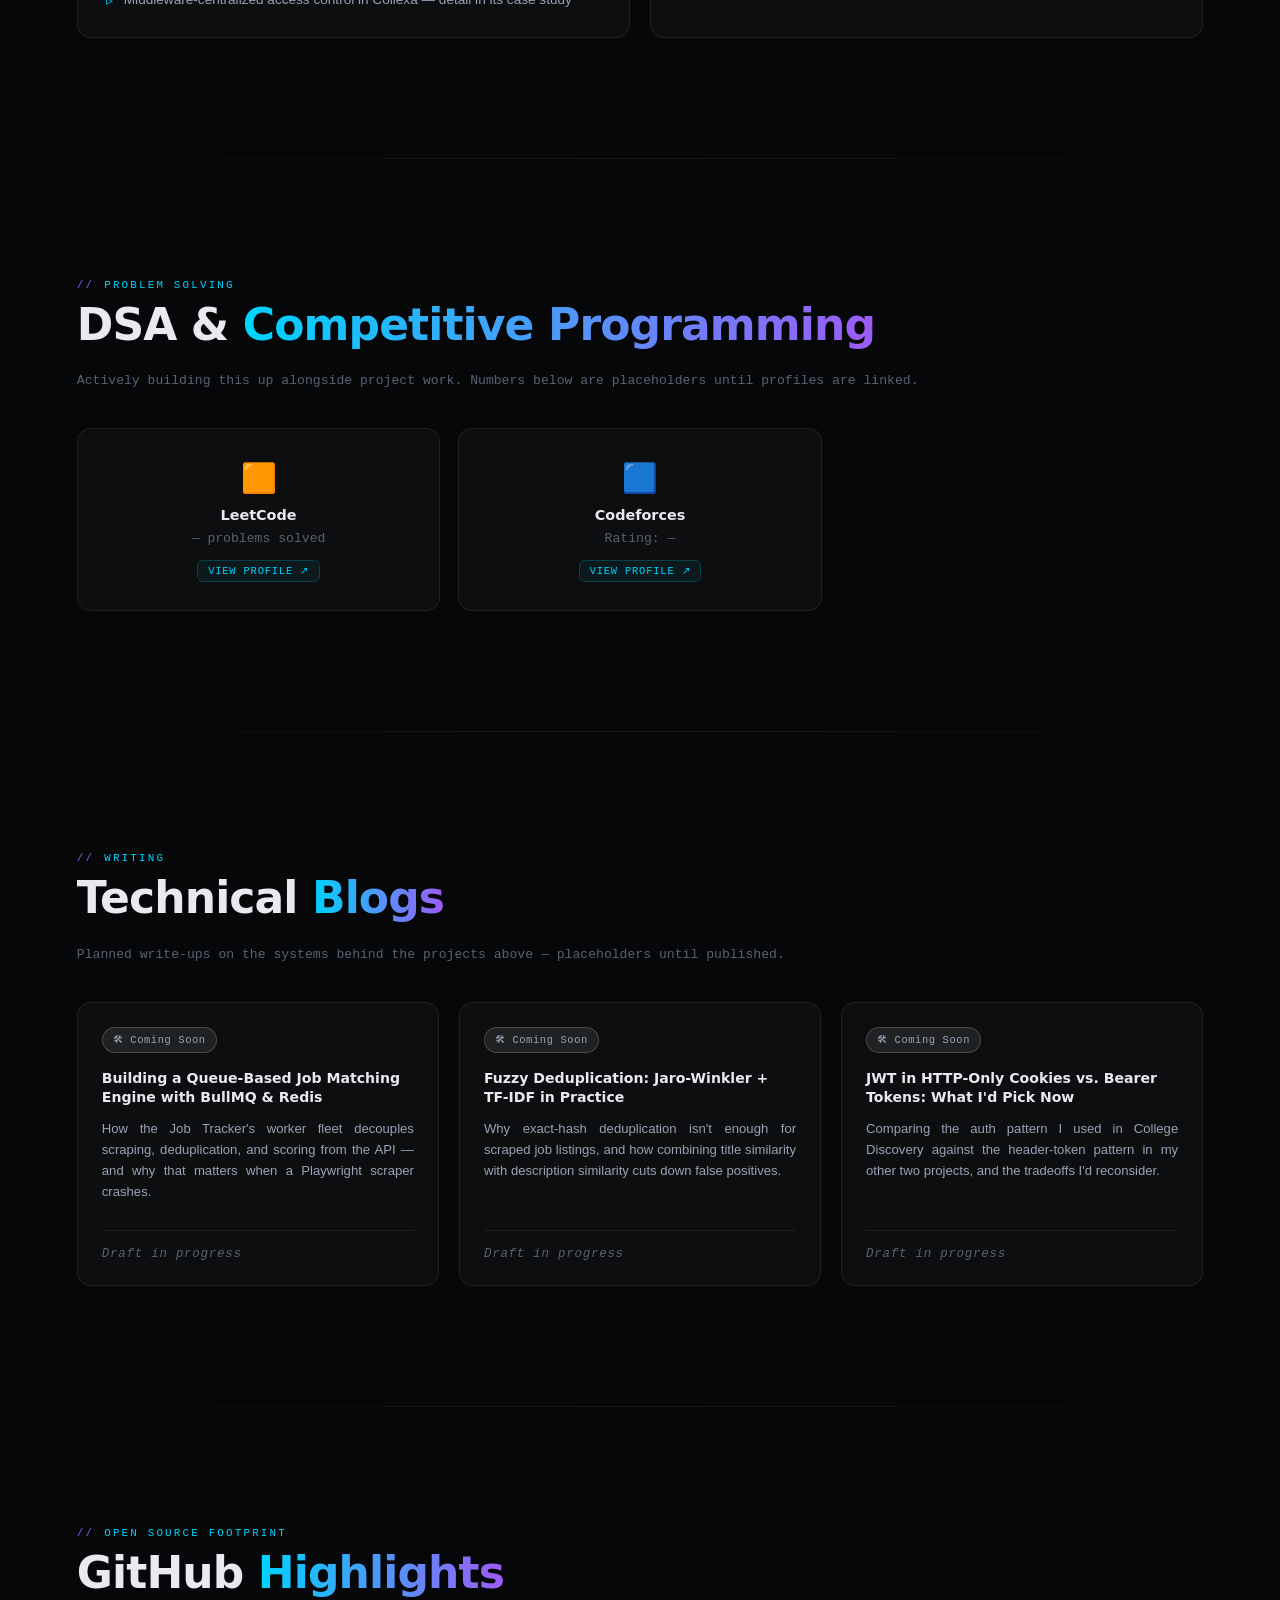
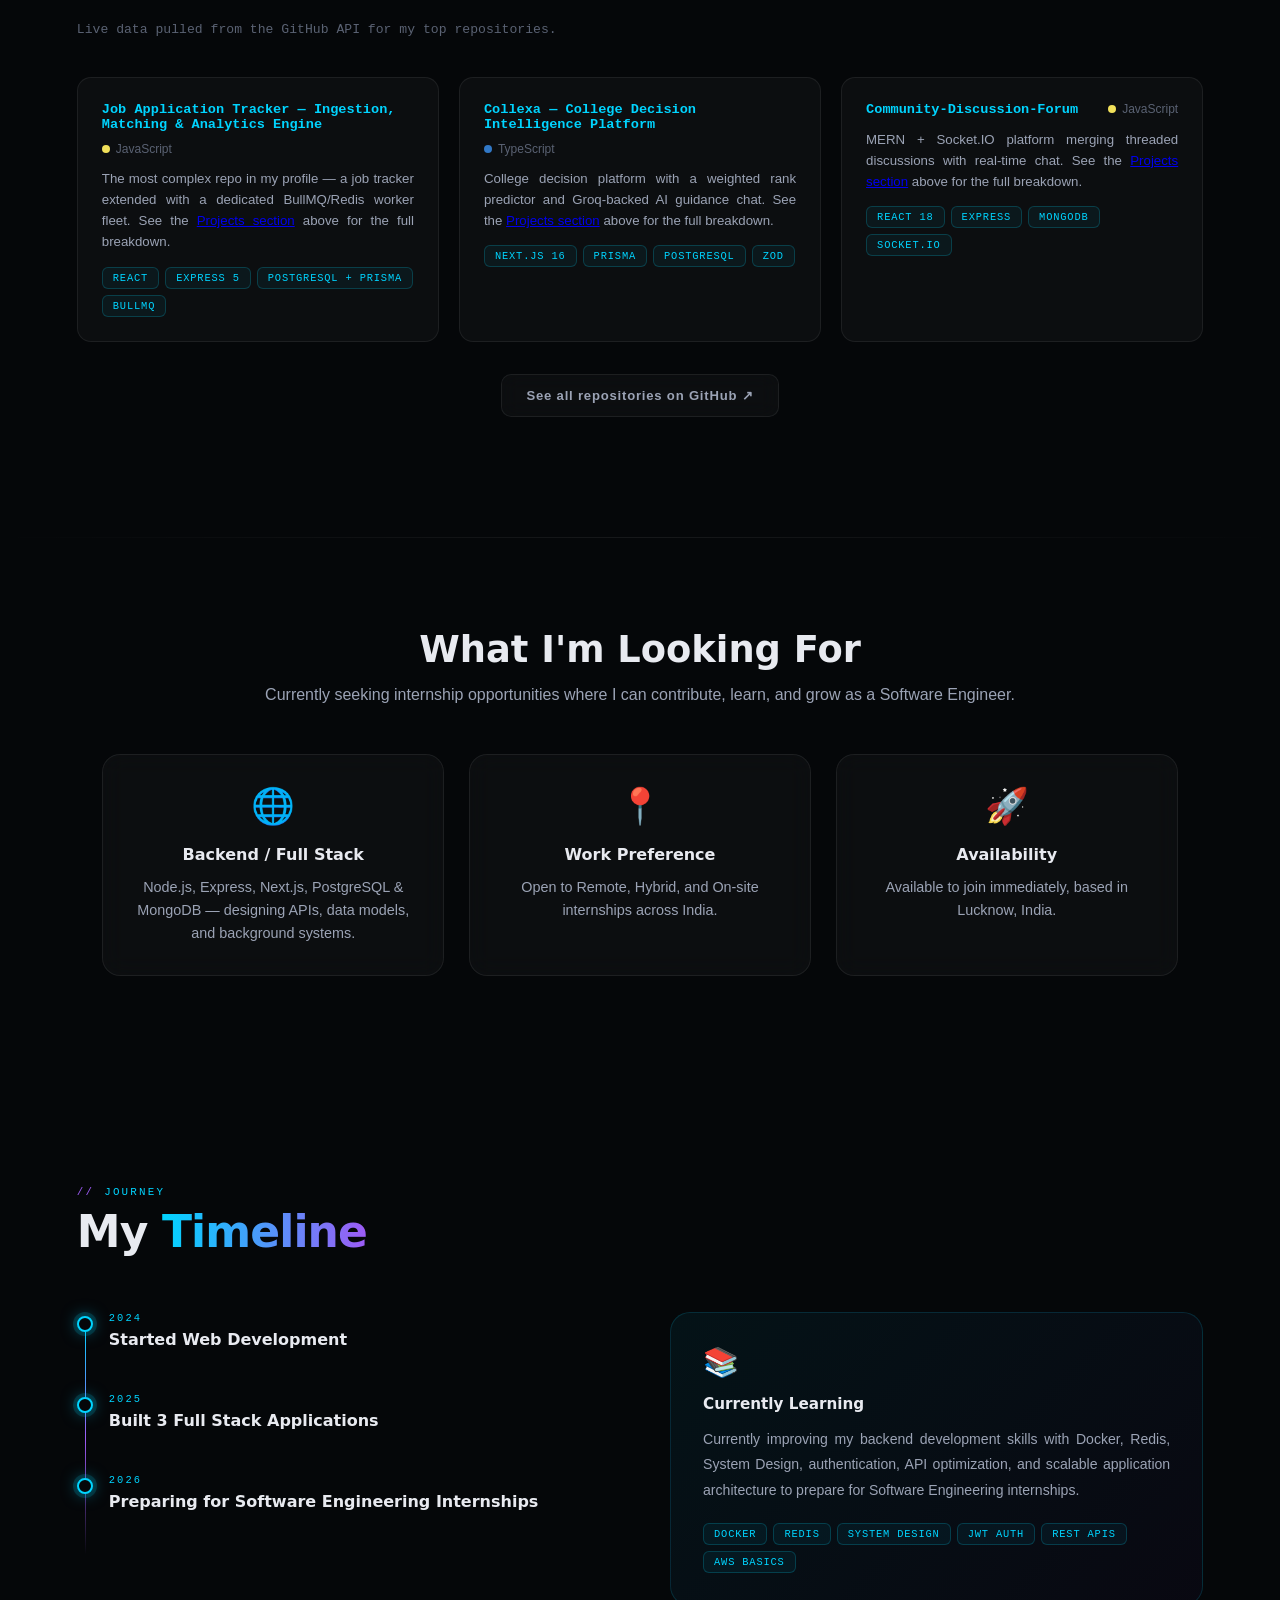
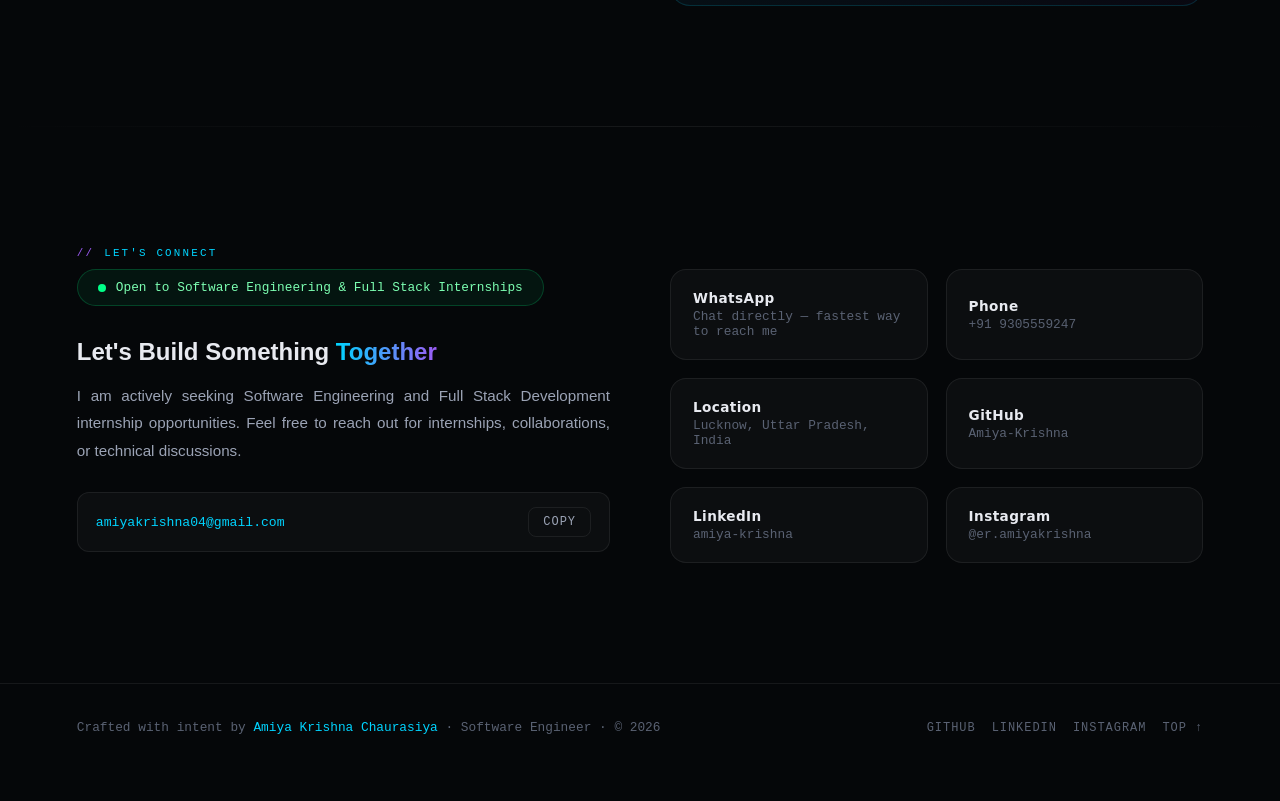
==== commit e27a3b31: "fix: improve project page spacing and mobile responsiveness" ====
--- a/index.html
+++ b/index.html
@@ -488,7 +488,7 @@
                 class="proj-cta"
                 href="/projects/job-application-tracker.html"
                 onclick="event.stopPropagation()"
-                >View full Job Application Tracker case study →</a
+                >View full Job Application Tracker case study <span class="proj-cta-arrow" aria-hidden="true">→</span></a
               >
             </div>
           </div>
@@ -554,7 +554,7 @@
                 class="proj-cta"
                 href="/projects/collexa.html"
                 onclick="event.stopPropagation()"
-                >View full Collexa case study →</a
+                >View full Collexa case study <span class="proj-cta-arrow" aria-hidden="true">→</span></a
               >
             </div>
           </div>
@@ -620,7 +620,7 @@
                 class="proj-cta"
                 href="/projects/community-discussion-forum.html"
                 onclick="event.stopPropagation()"
-                >View full Discussion Platform case study →</a
+                >View full Discussion Platform case study <span class="proj-cta-arrow" aria-hidden="true">→</span></a
               >
             </div>
           </div>
@@ -647,76 +647,28 @@
           <div class="featured-card reveal">
             <h3>Why this one</h3>
             <p>
-              The original app was a straightforward MERN-style CRUD tracker. I
-              extended it into a full pipeline: jobs now arrive through manual
-              entry, Gmail inbox scanning, a Manifest V3 browser extension, or a
-              live discovery API, get deduplicated and scored against a stored
-              profile, and feed a per-user analytics dashboard — all sharing the
-              same PostgreSQL database (via Prisma) and Express app as the
-              original tracker.
+              The original app was a straightforward MERN-style CRUD tracker.
+              I extended it — rather than rebuilding from scratch — into the
+              ingestion → matching → analytics pipeline described in the
+              Projects section above.
             </p>
           </div>
           <div class="featured-card reveal">
             <h3>Architecture</h3>
             <p>
-              <strong>API process</strong> (Express 5) stays thin and fast.
-              <strong>Worker process</strong> (<code>npm run worker</code>) runs
-              five separate BullMQ workers — ingest, match, apply, analytics,
-              and scrape — as their own Node process, so a Playwright crash can
-              never take the REST API down. Data access is Prisma-first, with a
-              thin <code>$queryRawUnsafe</code> wrapper for the SQL-heavy
-              analytics and dedup queries. Redis backs the queues and a
-              per-domain token-bucket rate limiter with randomized human-like
-              delays.
+              A thin <strong>Express 5 API</strong> and a five-worker
+              <strong>BullMQ fleet</strong> (ingest, match, apply, analytics,
+              scrape) run as separate Node processes on one shared PostgreSQL
+              database via Prisma. Full breakdown in the case study →
             </p>
           </div>
           <div class="featured-card reveal">
             <h3>Matching logic</h3>
             <p>
-              Two scorers: a free-tier
-              <strong>TF-IDF + keyword matcher</strong>
-              (<code>scoreTfIdf</code>) that needs no external API, and an
-              <strong>embeddings-based scorer</strong>
-              (<code>scoreEmbedding</code>) that takes an injected
-              <code>embedFn</code> so it isn't locked to one provider. A
-              learning service nudges per-skill weights up or down based on real
-              interview/offer/rejection outcomes.
-            </p>
-          </div>
-          <div class="featured-card reveal">
-            <h3>Deduplication</h3>
-            <p>
-              Incoming listings are deduplicated with exact hashing first, then
-              fuzzy matching — Jaro-Winkler similarity on the title plus TF-IDF
-              similarity on the description — before they're inserted and
-              enqueued for scoring.
-            </p>
-          </div>
-          <div class="featured-card reveal">
-            <h3>Data model</h3>
-            <p>
-              A single hosted PostgreSQL instance, accessed through Prisma,
-              backs both systems: <code>jobs</code>, <code>companies</code>,
-              <code>applications</code>, <code>match_scores</code>,
-              <code>user_profile</code>, <code>job_sources</code>,
-              <code>analytics_daily</code>, and <code>scrape_runs</code>,
-              alongside the original tracker's <code>users</code>/<code
-                >tracked_jobs</code
-              >
-              tables — one schema, no data duplication between the two systems.
-            </p>
-          </div>
-          <div class="featured-card reveal">
-            <h3>What I'd improve next</h3>
-            <p>
-              LinkedIn/Indeed discovery is intentionally stubbed as
-              "unavailable" — neither offers a public, credential-free search
-              API, and the project deliberately avoids scraping or anti-bot
-              bypasses to fake it. Real next steps called out in the repo: add a
-              stage-history table so analytics can measure "ever reached
-              Interview/Offer" instead of only current status, and move matching
-              to <code>pgvector</code>-backed embeddings once the corpus
-              outgrows TF-IDF.
+              Two pluggable scorers — a free-tier TF-IDF matcher and an
+              embeddings-based scorer — with per-skill weights that adjust from
+              real interview/offer/rejection outcomes. Full breakdown in the
+              case study →
             </p>
           </div>
         </div>
@@ -724,9 +676,14 @@
         <div class="featured-cta reveal">
           <a
             class="btn btn-primary"
+            href="/projects/job-application-tracker.html"
+            >Read the Full Case Study →</a
+          >
+          <a
+            class="btn btn-outline"
             href="https://github.com/Amiya-Krishna/Automated-Job-Application-Tracking-System-with-Email-Ingestion-and-Analytics-Pipeline"
             target="_blank"
-            >Read the Code ↗</a
+            >View Source ↗</a
           >
           <a
             class="btn btn-outline"
@@ -956,9 +913,8 @@
                 relations
               </li>
               <li>
-                Single shared Postgres instance in the Job Tracker, accessed
-                through Prisma, serving both the CRUD tracker and the matching
-                engine's 8-table schema
+                Job Tracker: one Postgres instance, via Prisma, shared by the
+                original tracker schema and the new matching-engine tables
               </li>
             </ul>
           </div>
@@ -967,15 +923,16 @@
             <ul>
               <li>
                 API and background-worker processes fully decoupled (BullMQ +
-                Redis) so a scraper crash can't take down the REST API
+                Redis) in the Job Tracker for fault isolation — full
+                reasoning in its case study
               </li>
               <li>
                 WebSocket layer (Socket.IO) running alongside a REST API for
                 hybrid real-time + persistent state
               </li>
               <li>
-                Middleware-centralized access control (Next.js middleware checks
-                the JWT cookie before requests reach route handlers)
+                Middleware-centralized access control in Collexa — detail in
+                its case study
               </li>
             </ul>
           </div>
@@ -983,20 +940,14 @@
             <h3>⚡ Performance & Reliability</h3>
             <ul>
               <li>
-                Redis token-bucket rate limiting per target domain plus
-                randomized delays to avoid hammering third-party sites
+                Job Tracker: Redis token-bucket rate limiting plus
+                exact-hash + fuzzy (Jaro-Winkler/TF-IDF) deduplication —
+                detail in its case study
               </li>
               <li>
-                Exact-hash + fuzzy (Jaro-Winkler / TF-IDF) deduplication to
-                avoid reprocessing duplicate listings
-              </li>
-              <li>
-                Global Prisma Client reuse in development to prevent connection
-                churn on hot reload
-              </li>
-              <li>
-                Single-use, expiring password-reset tokens instead of long-lived
-                links
+                Collexa: single-use expiring password-reset tokens and global
+                Prisma Client reuse in dev to avoid connection churn —
+                detail in its case study
               </li>
             </ul>
           </div>
@@ -1108,10 +1059,13 @@
         </p>
 
         <div class="gh-grid">
-          <a
+          <div
             class="gh-card reveal"
-            href="https://github.com/Amiya-Krishna/Automated-Job-Application-Tracking-System-with-Email-Ingestion-and-Analytics-Pipeline"
-            target="_blank"
+            role="link"
+            tabindex="0"
+            onclick="window.open('https://github.com/Amiya-Krishna/Automated-Job-Application-Tracking-System-with-Email-Ingestion-and-Analytics-Pipeline','_blank','noopener')"
+            onkeydown="if(event.key==='Enter'){window.open('https://github.com/Amiya-Krishna/Automated-Job-Application-Tracking-System-with-Email-Ingestion-and-Analytics-Pipeline','_blank','noopener')}"
+            aria-label="View Job Application Tracker source code on GitHub"
           >
             <div class="gh-card-head">
               <h3>
@@ -1123,10 +1077,12 @@
               >
             </div>
             <p>
-              Full-stack job tracker extended with Gmail ingestion, a browser
-              extension, a BullMQ/Redis worker fleet for deduplication and
-              TF-IDF/embedding matching, a semi-automated apply engine, and a
-              per-user analytics dashboard.
+              The most complex repo in my profile — a job tracker extended
+              with a dedicated BullMQ/Redis worker fleet. See the
+              <a href="#projects" class="text-link" onclick="event.stopPropagation()"
+                >Projects section</a
+              >
+              above for the full breakdown.
             </p>
             <div class="tags">
               <span class="tag">React</span>
@@ -1134,11 +1090,14 @@
               <span class="tag">PostgreSQL + Prisma</span>
               <span class="tag">BullMQ</span>
             </div>
-          </a>
-          <a
+          </div>
+          <div
             class="gh-card reveal"
-            href="https://github.com/Amiya-Krishna/Collexa-College-Decision-Intelligence-Platform"
-            target="_blank"
+            role="link"
+            tabindex="0"
+            onclick="window.open('https://github.com/Amiya-Krishna/Collexa-College-Decision-Intelligence-Platform','_blank','noopener')"
+            onkeydown="if(event.key==='Enter'){window.open('https://github.com/Amiya-Krishna/Collexa-College-Decision-Intelligence-Platform','_blank','noopener')}"
+            aria-label="View Collexa source code on GitHub"
           >
             <div class="gh-card-head">
               <h3>Collexa — College Decision Intelligence Platform</h3>
@@ -1148,9 +1107,12 @@
               >
             </div>
             <p>
-              Full-stack Collexa — College Decision Intelligence Platform with
-              search, comparison, a weighted recommendation engine, and
-              Groq-backed AI guidance behind validated APIs.
+              College decision platform with a weighted rank predictor and
+              Groq-backed AI guidance chat. See the
+              <a href="#projects" class="text-link" onclick="event.stopPropagation()"
+                >Projects section</a
+              >
+              above for the full breakdown.
             </p>
             <div class="tags">
               <span class="tag">Next.js 16</span>
@@ -1158,11 +1120,14 @@
               <span class="tag">PostgreSQL</span>
               <span class="tag">Zod</span>
             </div>
-          </a>
-          <a
+          </div>
+          <div
             class="gh-card reveal"
-            href="https://github.com/Amiya-Krishna/Community-Discussion-Forum-with-Real-Time-Chat"
-            target="_blank"
+            role="link"
+            tabindex="0"
+            onclick="window.open('https://github.com/Amiya-Krishna/Community-Discussion-Forum-with-Real-Time-Chat','_blank','noopener')"
+            onkeydown="if(event.key==='Enter'){window.open('https://github.com/Amiya-Krishna/Community-Discussion-Forum-with-Real-Time-Chat','_blank','noopener')}"
+            aria-label="View Real-Time Discussion Platform source code on GitHub"
           >
             <div class="gh-card-head">
               <h3>Community-Discussion-Forum</h3>
@@ -1172,9 +1137,12 @@
               >
             </div>
             <p>
-              MERN + Socket.IO discussion platform merging async threads with
-              real-time chat — presence, typing indicators, mentions, and
-              persisted notifications.
+              MERN + Socket.IO platform merging threaded discussions with
+              real-time chat. See the
+              <a href="#projects" class="text-link" onclick="event.stopPropagation()"
+                >Projects section</a
+              >
+              above for the full breakdown.
             </p>
             <div class="tags">
               <span class="tag">React 18</span>
@@ -1182,7 +1150,7 @@
               <span class="tag">MongoDB</span>
               <span class="tag">Socket.IO</span>
             </div>
-          </a>
+          </div>
         </div>
 
         <div class="gh-cta reveal">
--- a/style.css
+++ b/style.css
@@ -1044,6 +1044,20 @@
 
   .contact-icon, .theme-btn { width:44px; height:44px; }
   .proj-link { width:40px; height:40px; }
+
+  .case-main { padding:100px 5% 56px; }
+  .case-section { margin-bottom:32px; }
+  .case-section h2 { margin-bottom:12px; padding-bottom:10px; }
+  .case-section p { font-size:.92rem; line-height:1.7; }
+  .case-section ul { font-size:.9rem; line-height:1.75; padding-left:18px; }
+  .case-links { gap:10px; }
+  .case-back { margin-top:44px; padding-top:22px; }
+  .case-links .btn {
+    width:100%;
+    justify-content:center;
+    text-align:center;
+    white-space:normal;
+  }
 }
 
 /* ── SMALL PHONE (640px, original tag/tech breakpoint) ── */
@@ -1262,6 +1276,7 @@
 .case-tags { display:flex; flex-wrap:wrap; gap:6px; margin-bottom:28px; }
 
 .case-links { display:flex; flex-wrap:wrap; gap:12px; margin-bottom:44px; }
+.case-links.case-links-section { margin-bottom:0; }
 
 .case-hero-img {
   width:100%; border-radius:16px; border:1px solid var(--border);
@@ -1269,13 +1284,15 @@
 }
 .case-hero-img img { width:100%; display:block; }
 
-.case-section { margin-bottom:52px; }
+.case-main .case-section { padding:0; }
+.case-section { margin-bottom:40px; }
 .case-section h2 {
   font-family:var(--font-head); font-size:1.3rem; font-weight:700;
   color:var(--text); margin-bottom:16px; padding-bottom:12px;
   border-bottom:1px solid var(--border);
 }
 .case-section p { color:var(--text2); line-height:1.8; font-size:.95rem; }
+.case-section p + p { margin-top:14px; }
 .case-section ul { padding-left:20px; color:var(--text2); line-height:1.9; font-size:.92rem; }
 .case-section li { margin-bottom:8px; }
 .case-section li strong,
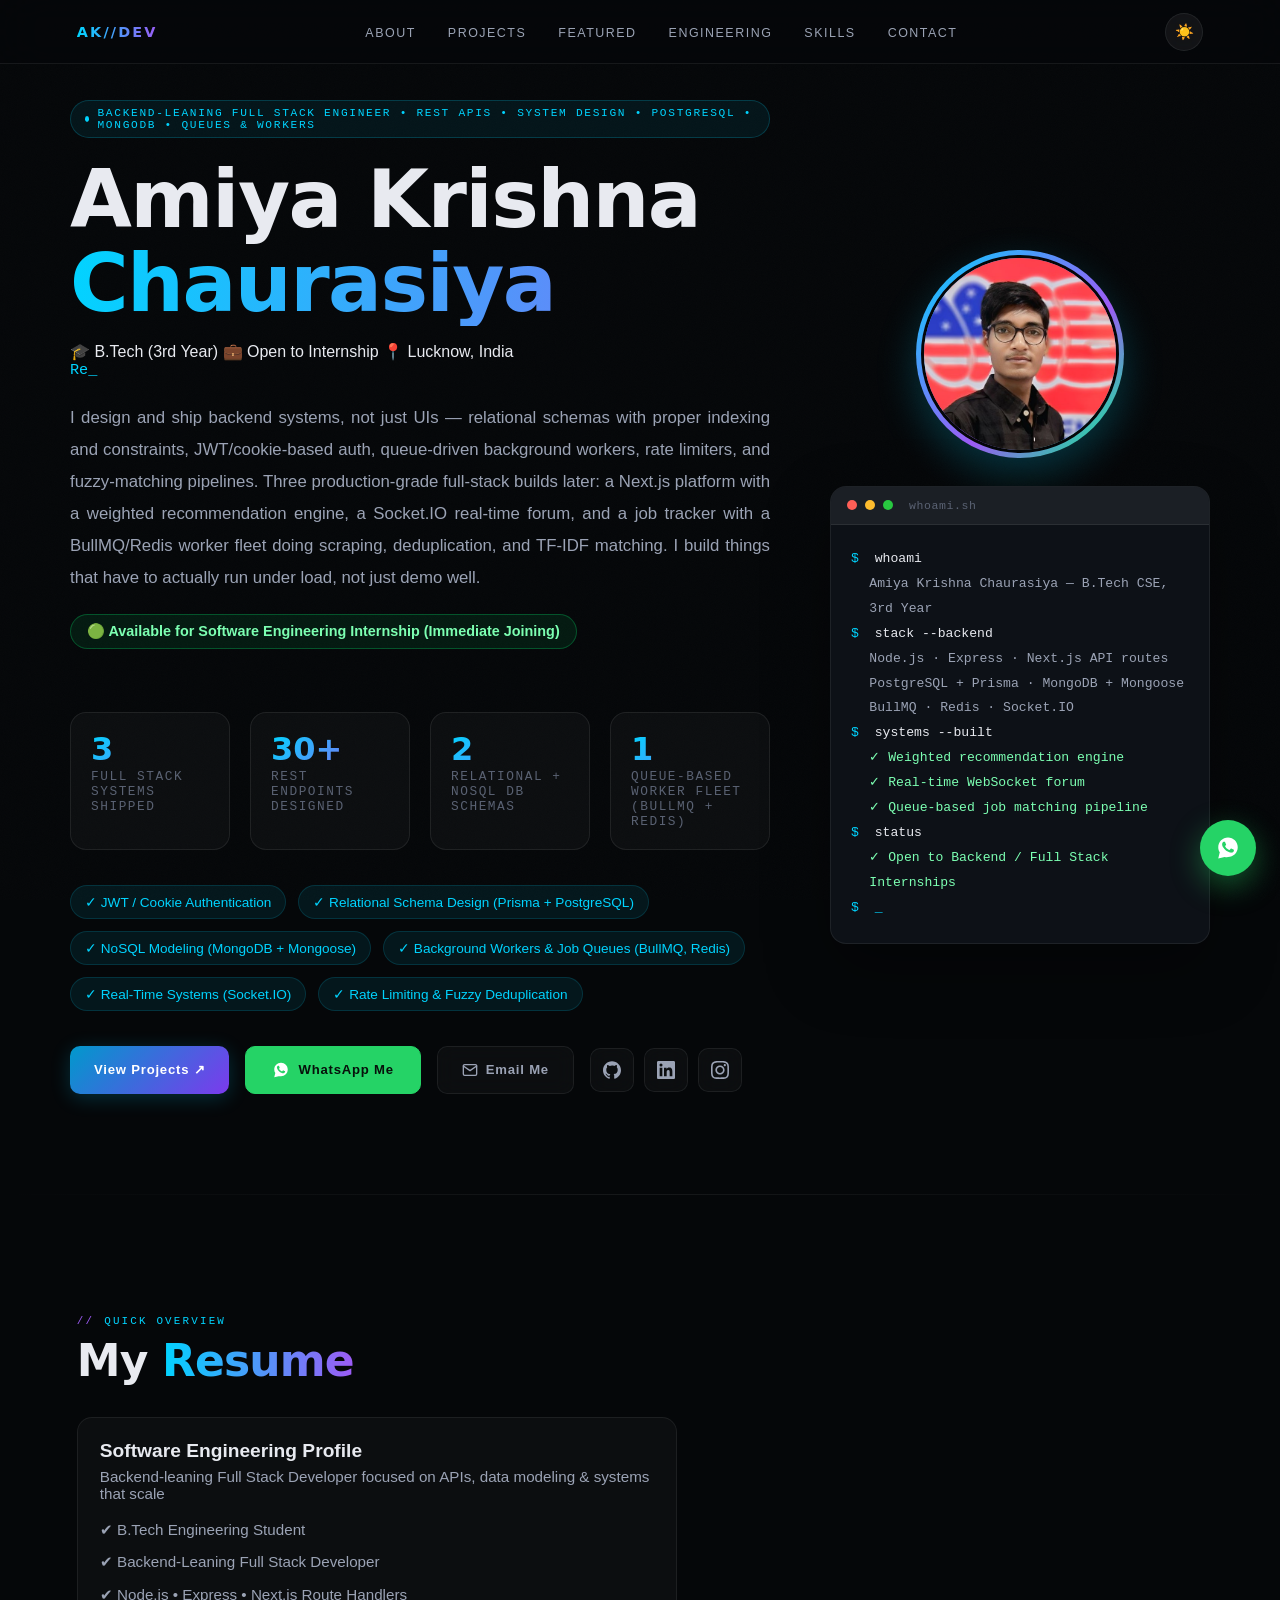
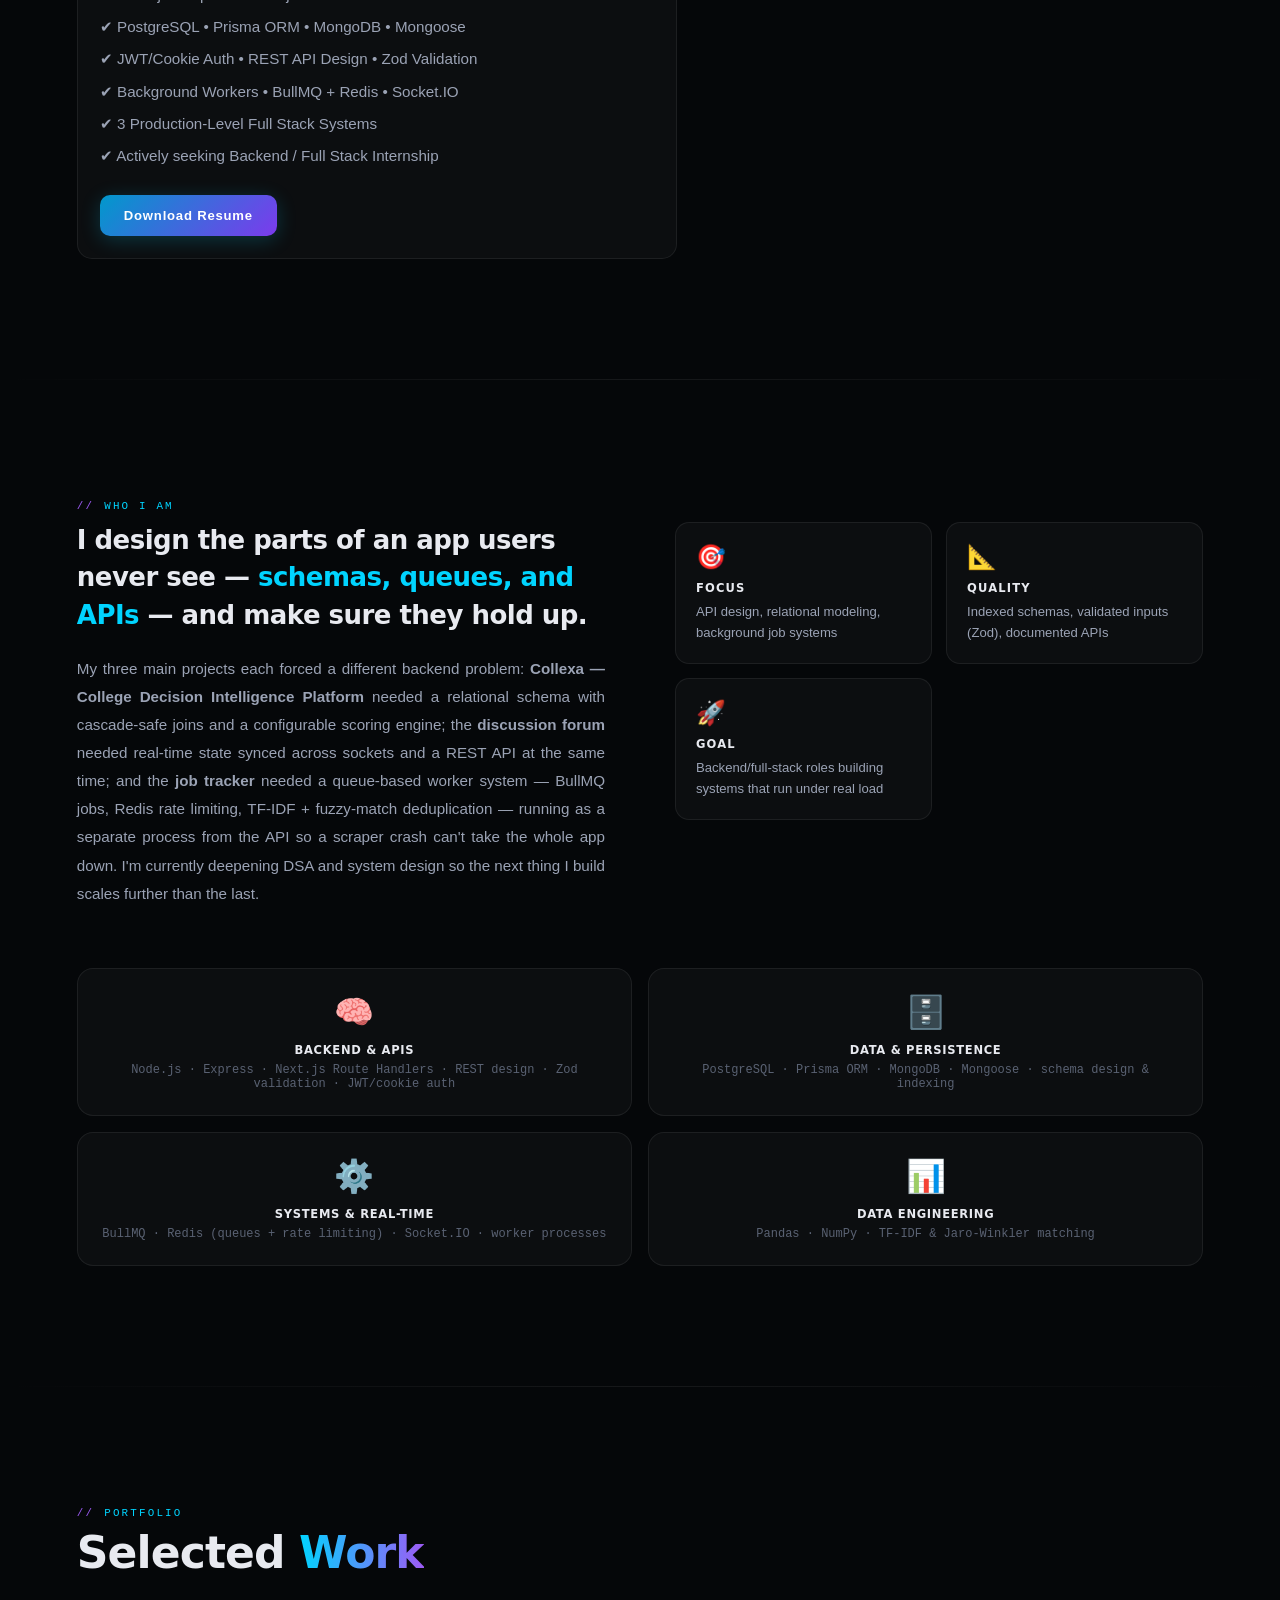
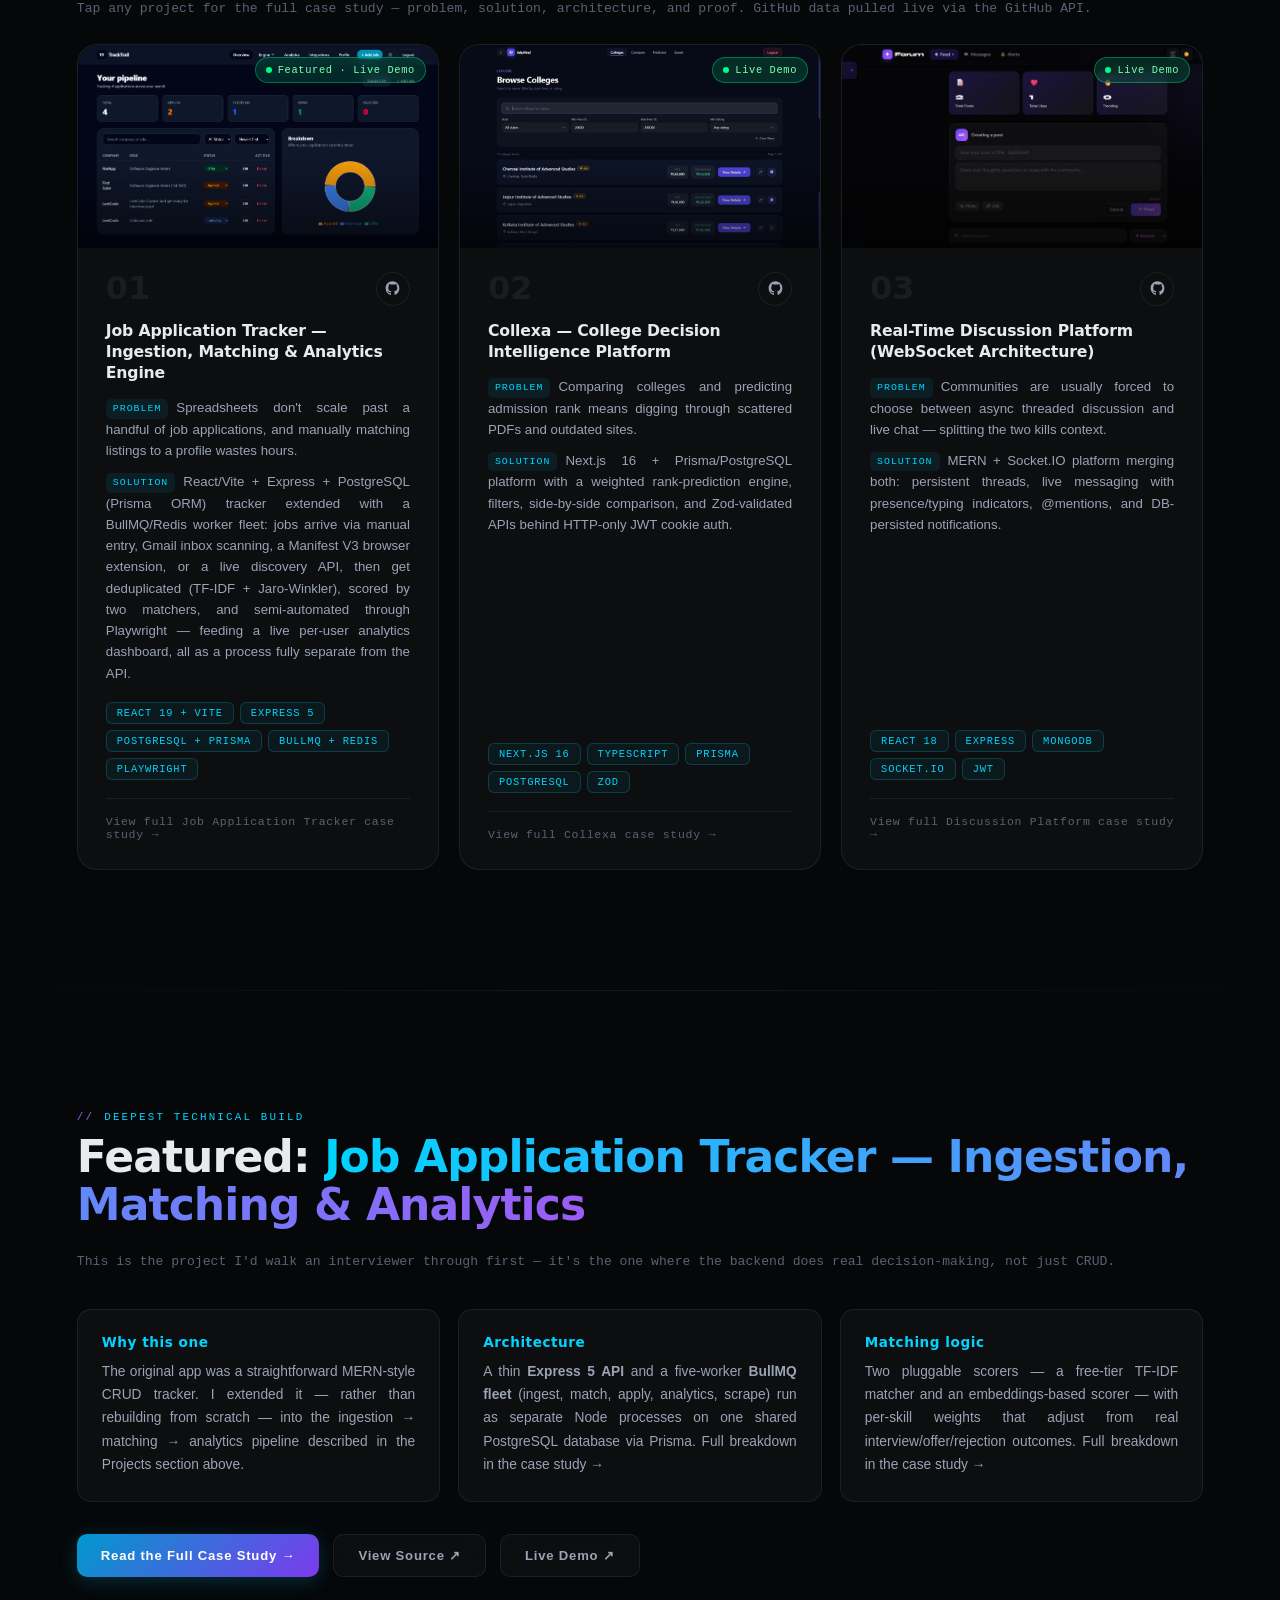
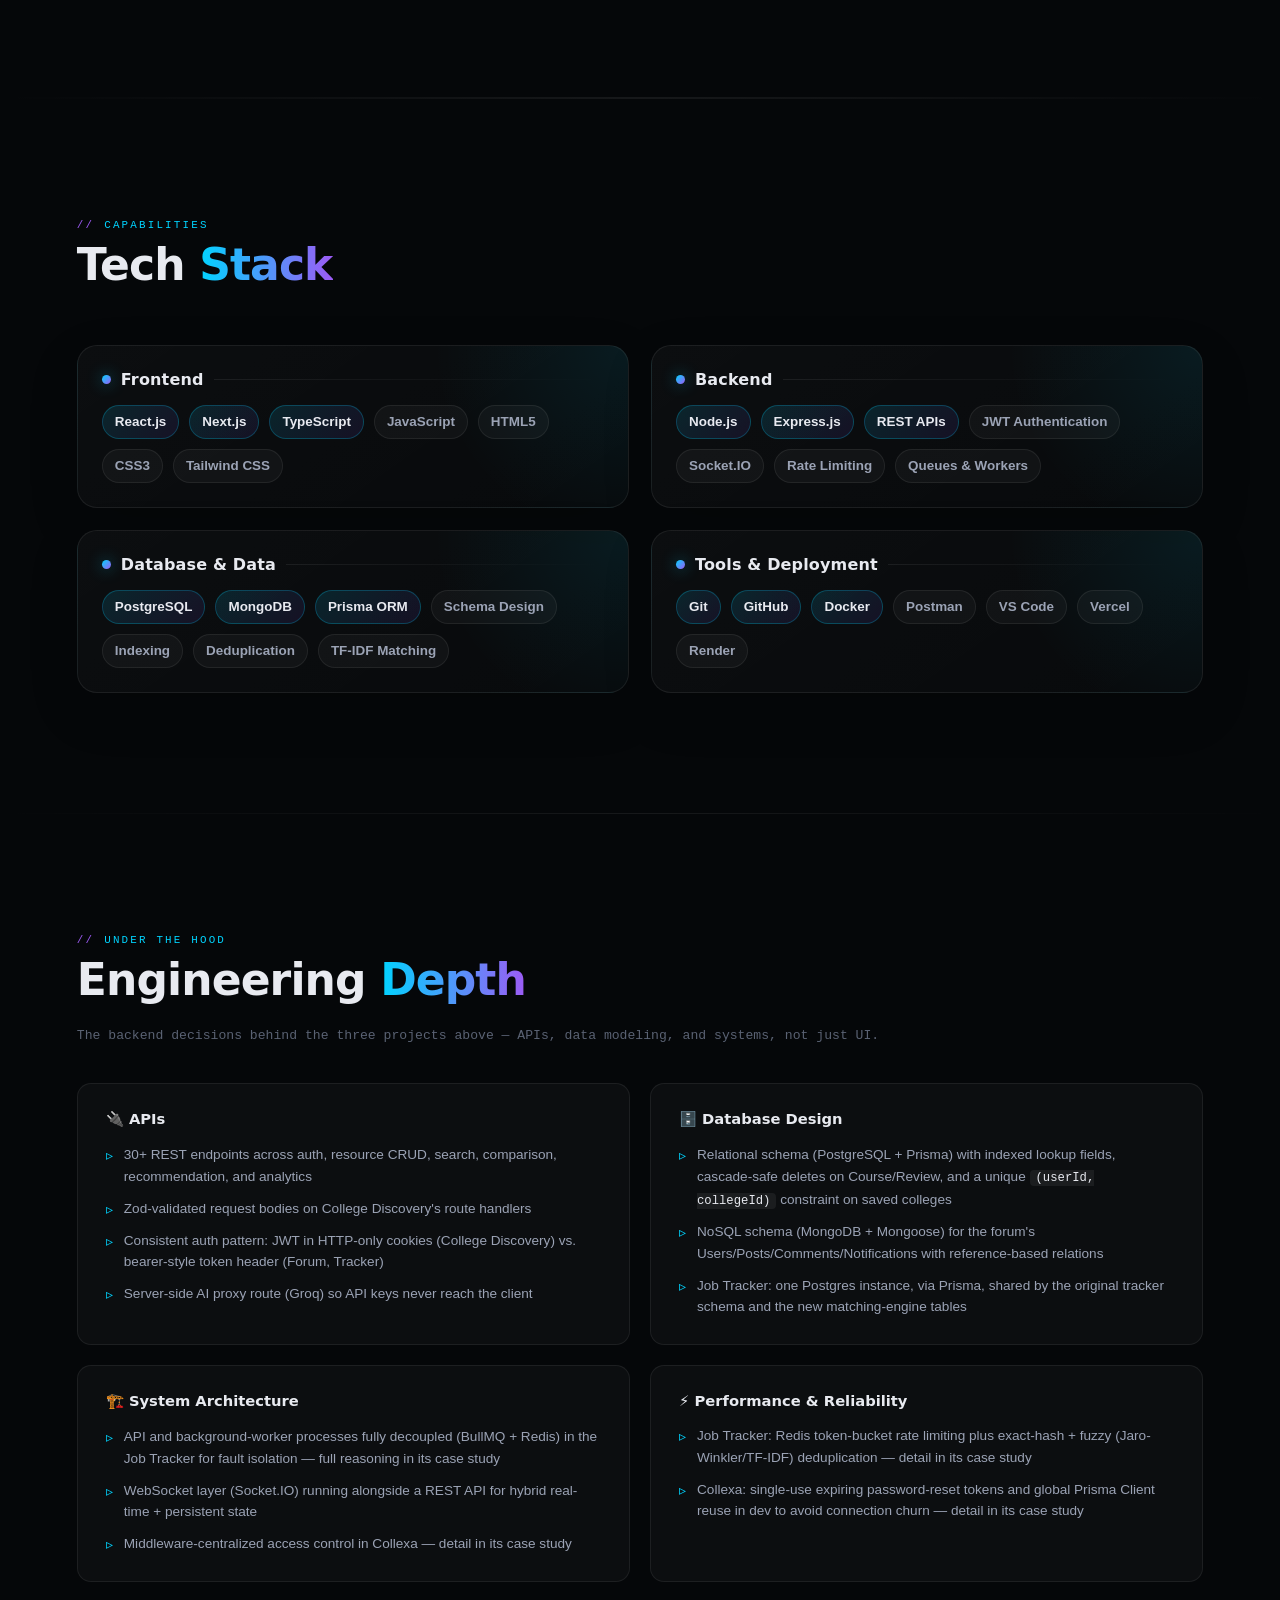
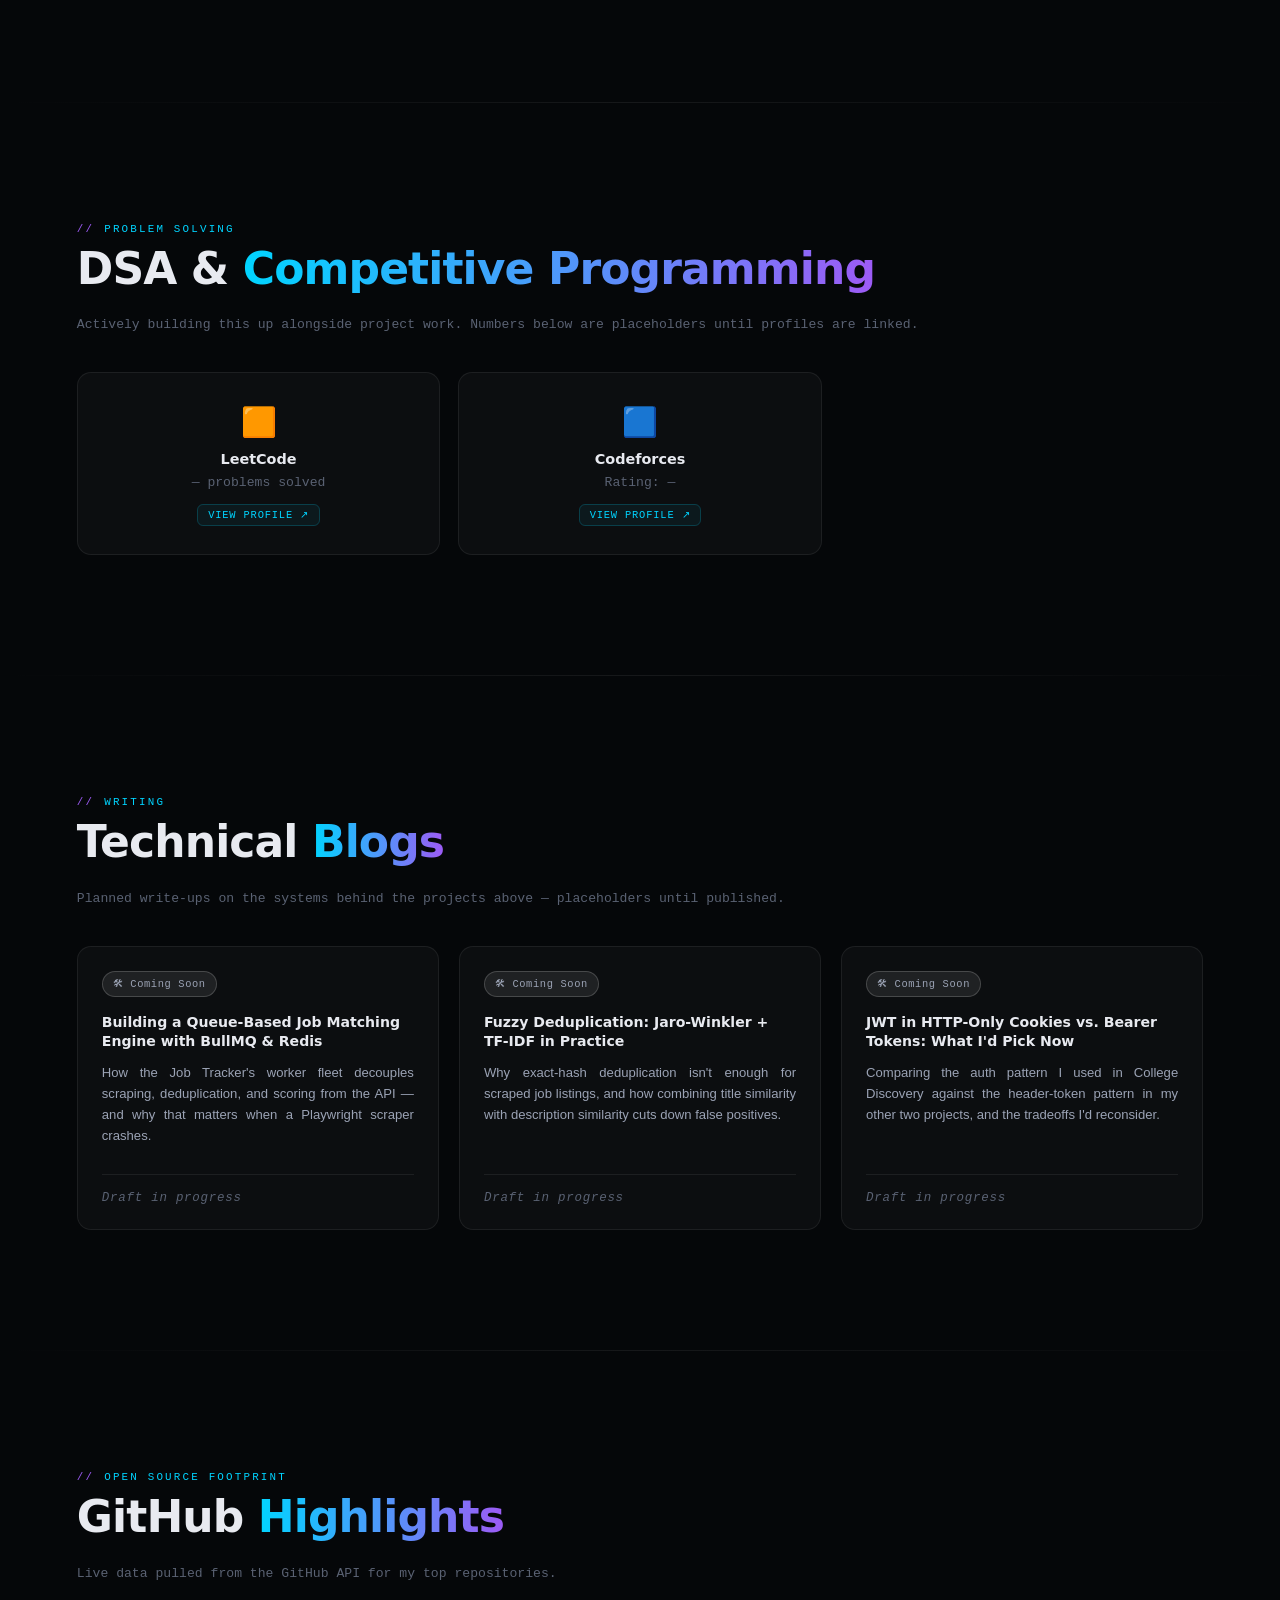
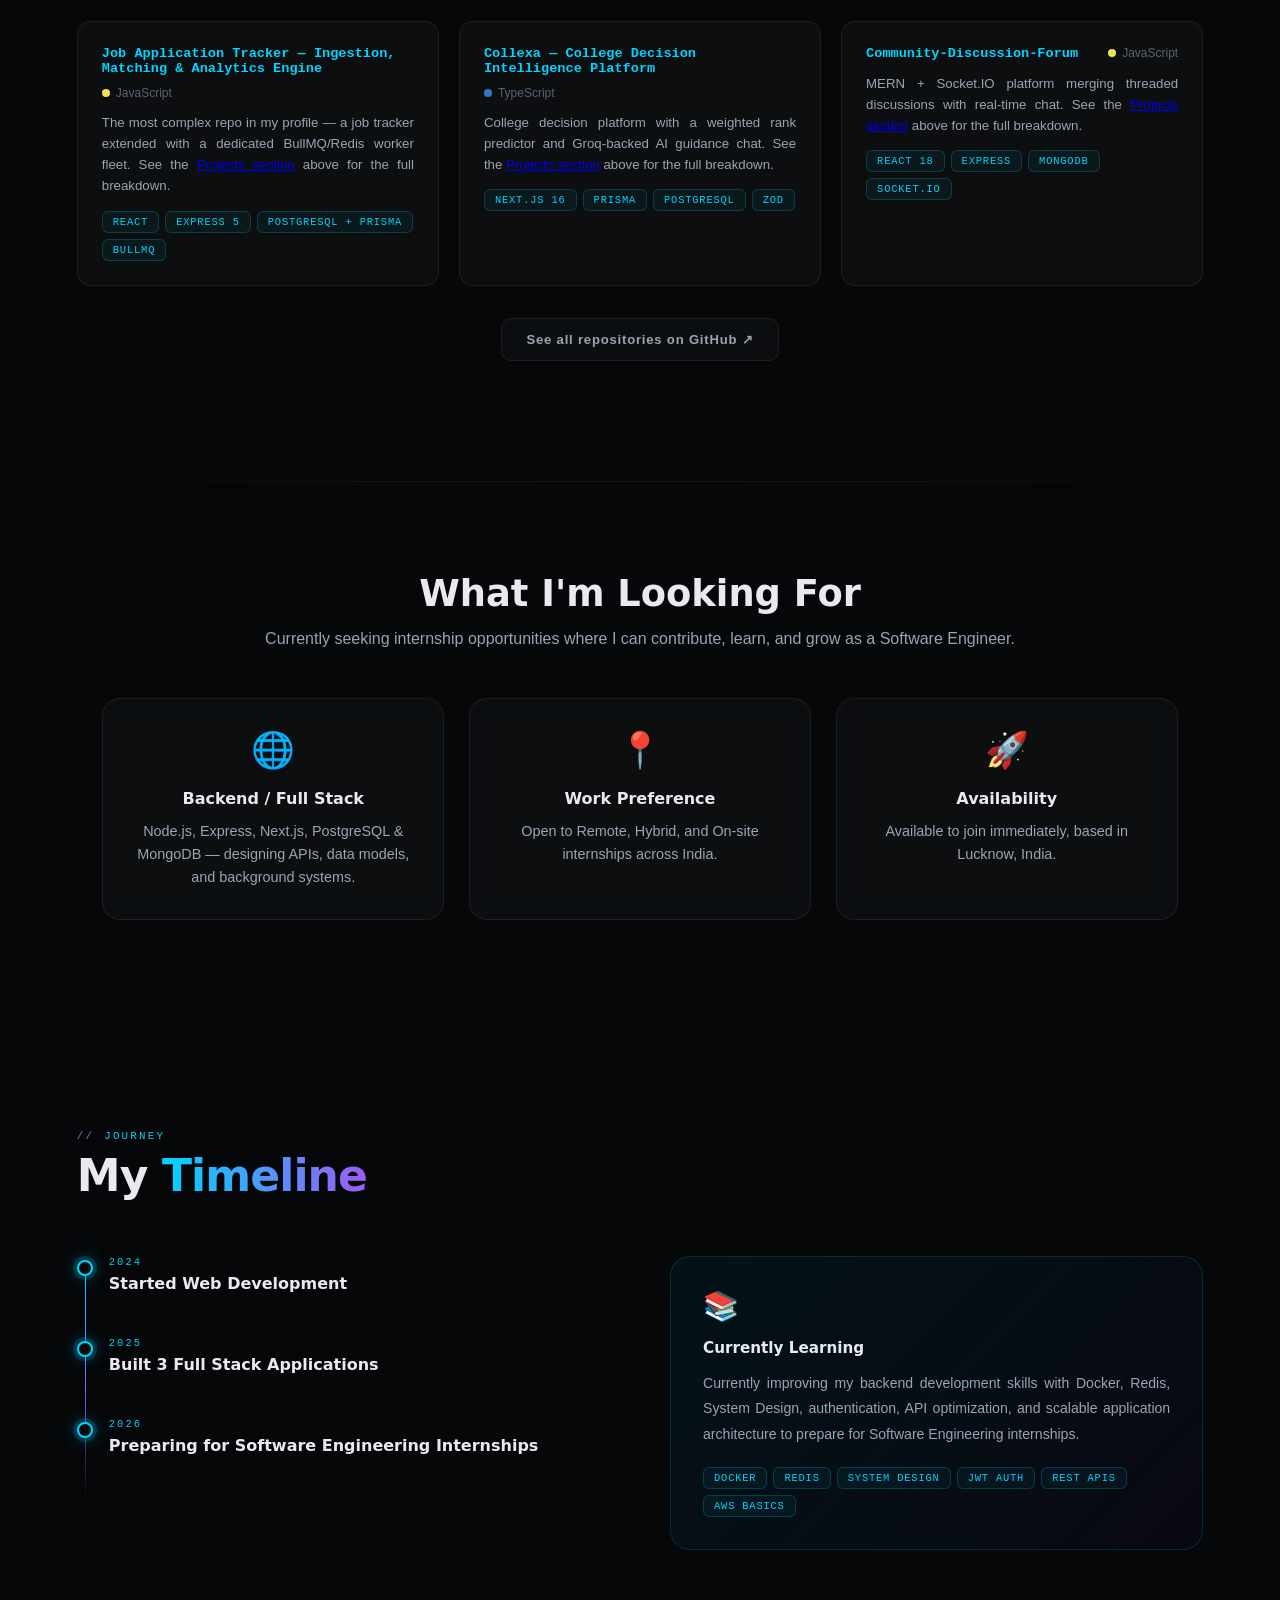
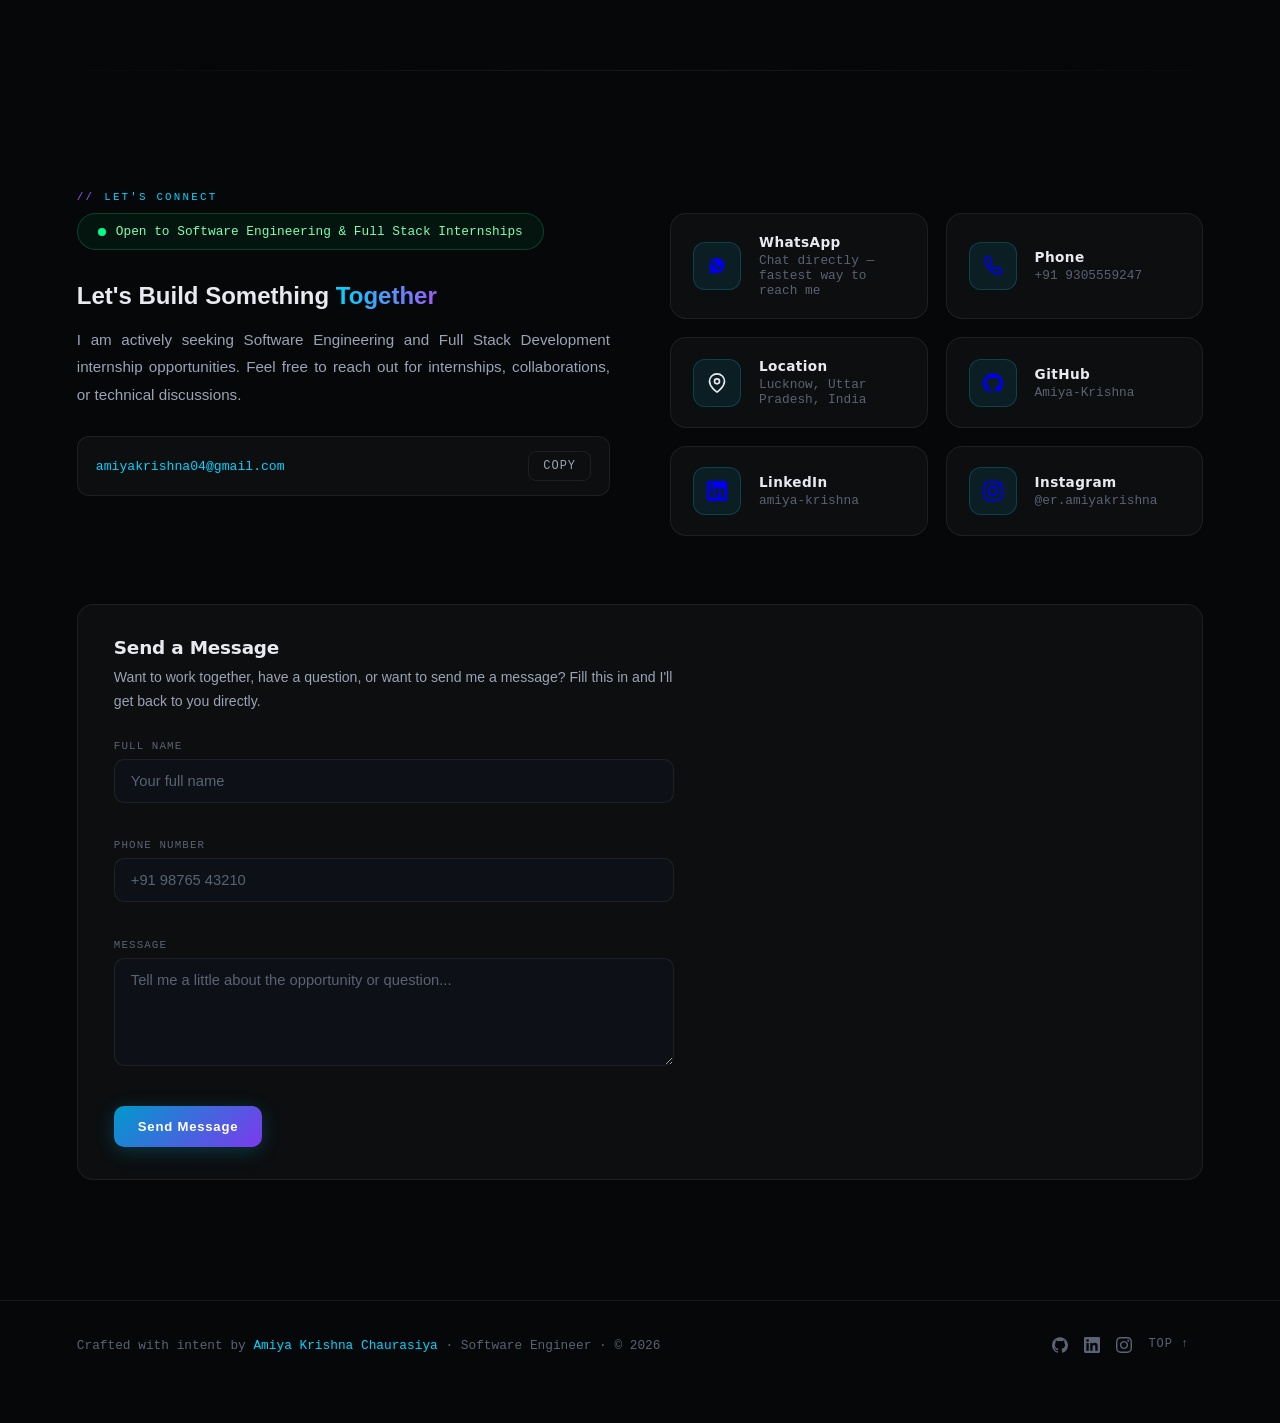
==== commit 8f215d22: "feat: enhance portfolio contact and social links" ====
--- a/index.html
+++ b/index.html
@@ -1,98 +1,98 @@
 <!doctype html>
 <html lang="en">
-<head>
-  <meta charset="UTF-8" />
-  <meta name="viewport" content="width=device-width, initial-scale=1.0" />
-
-  <title>Amiya Krishna Chaurasiya — Software Engineer</title>
-
-  <meta
-  name="description"
-  content="Amiya Krishna Chaurasiya is a B.Tech Computer Science student and backend-leaning full-stack software engineer focused on APIs, PostgreSQL, MongoDB, Redis, queues, workers, and scalable applications."
-  />
-
-  <link
-    rel="canonical"
-    href="https://amiya-krishna-portfolio.vercel.app/"
-  />
-
-  <!-- Open Graph -->
-  <meta
-    property="og:title"
-    content="Amiya Krishna Chaurasiya — Software Engineer"
-  />
-
-  <meta
-  property="og:site_name"
-  content="Amiya Krishna Chaurasiya"
-  />
-
-  <meta
-    property="og:description"
-    content="Backend-leaning full-stack software engineer building production-oriented applications."
-  />
-
-  <meta
-    property="og:image"
-    content="https://amiya-krishna-portfolio.vercel.app/assets/projects/amiya-krishna-chaurasiya.jpg"
-  />
-
-  <meta
-    property="og:url"
-    content="https://amiya-krishna-portfolio.vercel.app/"
-  />
-
-  <meta property="og:type" content="profile" />
-  <meta property="profile:first_name" content="Amiya" />
-  <meta property="profile:last_name" content="Chaurasiya" />
-
-  <!-- Twitter / X Card -->
-  <meta name="twitter:card" content="summary_large_image" />
-  <meta name="twitter:title" content="Amiya Krishna Chaurasiya — Software Engineer" />
-  <meta
-    name="twitter:description"
-    content="Backend-leaning full-stack software engineer building production-oriented applications."
-  />
-  <meta
-    name="twitter:image"
-    content="https://amiya-krishna-portfolio.vercel.app/assets/projects/amiya-krishna-chaurasiya.jpg"
-  />
-  <meta name="twitter:image:alt" content="Amiya Krishna Chaurasiya — Software Developer" />
-
-  <!-- Favicon -->
-  <link rel="icon" type="image/svg+xml" href="assets/favicon.svg" />
-  <link rel="alternate icon" href="assets/favicon.svg" />
-  <link rel="apple-touch-icon" sizes="180x180" href="assets/apple-touch-icon.png" />
-
-  <!-- Person / ProfilePage -->
-  <script type="application/ld+json">
-  {
-    "@context": "https://schema.org",
-    "@type": "ProfilePage",
-    "mainEntity": {
-      "@type": "Person",
-      "@id": "https://amiya-krishna-portfolio.vercel.app/#person",
-      "name": "Amiya Krishna Chaurasiya",
-      "givenName": "Amiya",
-      "additionalName": "Krishna",
-      "familyName": "Chaurasiya",
-      "alternateName": "Amiya Krishna",
-      "jobTitle": "Software Engineer",
-      "description": "B.Tech Computer Science student and backend-leaning full-stack software engineer.",
-      "image": "https://amiya-krishna-portfolio.vercel.app/assets/projects/amiya-krishna-chaurasiya.jpg",
-      "url": "https://amiya-krishna-portfolio.vercel.app/",
-      "sameAs": [
-        "https://www.linkedin.com/in/amiya-krishna",
-        "https://github.com/Amiya-Krishna",
-        "https://www.instagram.com/er.amiyakrishna/"
-      ]
-    }
-  }
-  </script>
-
-  <link rel="stylesheet" href="style.css" />
-</head>
-
+  <head>
+    <meta charset="UTF-8" />
+    <meta name="viewport" content="width=device-width, initial-scale=1.0" />
+
+    <title>Amiya Krishna Chaurasiya — Software Engineer</title>
+
+    <meta
+      name="description"
+      content="Amiya Krishna Chaurasiya is a B.Tech Computer Science student and backend-leaning full-stack software engineer focused on APIs, PostgreSQL, MongoDB, Redis, queues, workers, and scalable applications."
+    />
+
+    <link rel="canonical" href="https://www.amiyakrishna.dev/" />
+
+    <!-- Open Graph -->
+    <meta
+      property="og:title"
+      content="Amiya Krishna Chaurasiya — Software Engineer"
+    />
+
+    <meta property="og:site_name" content="Amiya Krishna Chaurasiya" />
+
+    <meta
+      property="og:description"
+      content="Backend-leaning full-stack software engineer building production-oriented applications."
+    />
+
+    <meta
+      property="og:image"
+      content="https://www.amiyakrishna.dev/assets/projects/amiya-krishna-chaurasiya.jpg"
+    />
+
+    <meta property="og:url" content="https://www.amiyakrishna.dev/" />
+
+    <meta property="og:type" content="profile" />
+    <meta property="profile:first_name" content="Amiya" />
+    <meta property="profile:last_name" content="Chaurasiya" />
+
+    <!-- Twitter / X Card -->
+    <meta name="twitter:card" content="summary_large_image" />
+    <meta
+      name="twitter:title"
+      content="Amiya Krishna Chaurasiya — Software Engineer"
+    />
+    <meta
+      name="twitter:description"
+      content="Backend-leaning full-stack software engineer building production-oriented applications."
+    />
+    <meta
+      name="twitter:image"
+      content="https://www.amiyakrishna.dev/assets/projects/amiya-krishna-chaurasiya.jpg"
+    />
+    <meta
+      name="twitter:image:alt"
+      content="Amiya Krishna Chaurasiya — Software Developer"
+    />
+
+    <!-- Favicon -->
+    <link rel="icon" type="image/svg+xml" href="assets/favicon.svg" />
+    <link rel="alternate icon" href="assets/favicon.svg" />
+    <link
+      rel="apple-touch-icon"
+      sizes="180x180"
+      href="assets/apple-touch-icon.png"
+    />
+
+    <!-- Person / ProfilePage -->
+    <script type="application/ld+json">
+      {
+        "@context": "https://schema.org",
+        "@type": "ProfilePage",
+        "mainEntity": {
+          "@type": "Person",
+          "@id": "https://www.amiyakrishna.dev/#person",
+          "name": "Amiya Krishna Chaurasiya",
+          "givenName": "Amiya",
+          "additionalName": "Krishna",
+          "familyName": "Chaurasiya",
+          "alternateName": "Amiya Krishna",
+          "jobTitle": "Software Engineer",
+          "description": "B.Tech Computer Science student and backend-leaning full-stack software engineer.",
+          "image": "https://www.amiyakrishna.dev/assets/projects/amiya-krishna-chaurasiya.jpg",
+          "url": "https://www.amiyakrishna.dev/",
+          "sameAs": [
+            "https://www.linkedin.com/in/amiya-krishna",
+            "https://github.com/Amiya-Krishna",
+            "https://www.instagram.com/er.amiyakrishna/"
+          ]
+        }
+      }
+    </script>
+
+    <link rel="stylesheet" href="style.css" />
+  </head>
 
   <body>
     <!-- Scroll bar -->
@@ -214,35 +214,110 @@
               target="_blank"
               rel="noopener"
               aria-label="Message Amiya Krishna Chaurasiya on WhatsApp"
-              >💬 WhatsApp Me</a
+            >
+              <svg
+                class="wa-icon"
+                viewBox="0 0 32 32"
+                width="18"
+                height="18"
+                fill="#ffffff"
+                aria-hidden="true"
+              >
+                <path
+                  d="M16.004 3C9.376 3 4 8.373 4 15c0 2.35.687 4.54 1.872 6.383L4 29l7.812-1.84A11.94 11.94 0 0 0 16.004 27C22.63 27 28 21.627 28 15S22.63 3 16.004 3Zm7.03 16.94c-.298.836-1.474 1.532-2.407 1.73-.64.135-1.475.243-4.29-.92-3.6-1.487-5.92-5.13-6.1-5.37-.178-.24-1.46-1.943-1.46-3.706 0-1.763.926-2.63 1.254-2.99.328-.36.716-.45.955-.45.238 0 .478.002.686.012.22.01.516-.083.807.615.298.716 1.014 2.478 1.103 2.658.09.18.15.39.03.63-.12.24-.18.39-.358.6-.18.21-.376.47-.537.63-.18.18-.367.375-.157.735.208.36.925 1.526 1.986 2.472 1.365 1.217 2.516 1.594 2.877 1.774.36.18.567.15.777-.09.208-.24.895-1.044 1.133-1.404.238-.36.478-.3.807-.18.328.12 2.083.982 2.44 1.162.358.18.596.27.685.42.09.15.09.87-.208 1.705Z"
+                />
+              </svg>
+              WhatsApp Me</a
             >
             <a
+              href="mailto:amiyakrishna04@gmail.com"
               class="btn btn-outline"
-              href="https://github.com/Amiya-Krishna"
-              target="_blank"
-              rel="noopener"
-              aria-label="Amiya Krishna Chaurasiya on GitHub"
-              >GitHub</a
+              aria-label="Email Amiya Krishna Chaurasiya"
             >
-            <a
-              class="btn btn-outline"
-              href="https://www.linkedin.com/in/amiya-krishna"
-              target="_blank"
-              rel="noopener"
-              aria-label="Amiya Krishna Chaurasiya on LinkedIn"
-              >LinkedIn</a
+              <svg
+                viewBox="0 0 24 24"
+                width="16"
+                height="16"
+                fill="none"
+                stroke="currentColor"
+                stroke-width="2"
+                stroke-linecap="round"
+                stroke-linejoin="round"
+                aria-hidden="true"
+              >
+                <path
+                  d="M4 4h16c1.1 0 2 .9 2 2v12a2 2 0 0 1-2 2H4a2 2 0 0 1-2-2V6c0-1.1.9-2 2-2z"
+                />
+                <polyline points="22,6 12,13 2,6" />
+              </svg>
+              Email Me</a
             >
-            <a
-              class="btn btn-outline"
-              href="https://www.instagram.com/er.amiyakrishna/"
-              target="_blank"
-              rel="noopener"
-              aria-label="Amiya Krishna Chaurasiya on Instagram"
-              >Instagram</a
+            <div
+              class="hero-social-icons"
+              role="group"
+              aria-label="Social profiles"
             >
-            <a href="mailto:amiyakrishna04@gmail.com" class="btn btn-outline"
-              >📧 Email Me</a
-            >
+              <a
+                class="icon-btn"
+                href="https://github.com/Amiya-Krishna"
+                target="_blank"
+                rel="noopener noreferrer"
+                aria-label="Amiya Krishna Chaurasiya on GitHub"
+                title="GitHub"
+              >
+                <svg
+                  viewBox="0 0 24 24"
+                  width="18"
+                  height="18"
+                  fill="currentColor"
+                  aria-hidden="true"
+                >
+                  <path
+                    d="M12 .297c-6.63 0-12 5.373-12 12 0 5.303 3.438 9.8 8.205 11.385.6.113.82-.258.82-.577 0-.285-.01-1.04-.015-2.04-3.338.724-4.042-1.61-4.042-1.61C4.422 18.07 3.633 17.7 3.633 17.7c-1.087-.744.084-.729.084-.729 1.205.084 1.838 1.236 1.838 1.236 1.07 1.835 2.809 1.305 3.495.998.108-.776.417-1.305.76-1.605-2.665-.3-5.466-1.332-5.466-5.93 0-1.31.465-2.38 1.235-3.22-.135-.303-.54-1.523.105-3.176 0 0 1.005-.322 3.3 1.23a11.5 11.5 0 013-.405c1.02.005 2.045.138 3 .405 2.28-1.552 3.285-1.23 3.285-1.23.645 1.653.24 2.873.12 3.176.765.84 1.23 1.91 1.23 3.22 0 4.61-2.805 5.625-5.475 5.92.42.36.81 1.096.81 2.22 0 1.606-.015 2.896-.015 3.286 0 .315.21.69.825.57C20.565 22.092 24 17.592 24 12.297c0-6.627-5.373-12-12-12"
+                  />
+                </svg>
+              </a>
+              <a
+                class="icon-btn"
+                href="https://www.linkedin.com/in/amiya-krishna"
+                target="_blank"
+                rel="noopener noreferrer"
+                aria-label="Amiya Krishna Chaurasiya on LinkedIn"
+                title="LinkedIn"
+              >
+                <svg
+                  viewBox="0 0 24 24"
+                  width="18"
+                  height="18"
+                  fill="currentColor"
+                  aria-hidden="true"
+                >
+                  <path
+                    d="M20.447 20.452h-3.554v-5.569c0-1.328-.027-3.037-1.852-3.037-1.853 0-2.136 1.445-2.136 2.939v5.667H9.351V9h3.414v1.561h.046c.476-.9 1.637-1.85 3.37-1.85 3.601 0 4.267 2.37 4.267 5.455v6.286zM5.337 7.433a2.062 2.062 0 1 1 0-4.124 2.062 2.062 0 0 1 0 4.124zM7.119 20.452H3.554V9h3.565v11.452zM22.225 0H1.771C.792 0 0 .774 0 1.729v20.542C0 23.227.792 24 1.771 24h20.451C23.2 24 24 23.227 24 22.271V1.729C24 .774 23.2 0 22.222 0h.003z"
+                  />
+                </svg>
+              </a>
+              <a
+                class="icon-btn"
+                href="https://www.instagram.com/er.amiyakrishna/"
+                target="_blank"
+                rel="noopener noreferrer"
+                aria-label="Amiya Krishna Chaurasiya on Instagram"
+                title="Instagram"
+              >
+                <svg
+                  viewBox="0 0 24 24"
+                  width="18"
+                  height="18"
+                  fill="currentColor"
+                  aria-hidden="true"
+                >
+                  <path
+                    d="M12 2.163c3.204 0 3.584.012 4.85.07 3.252.148 4.771 1.691 4.919 4.919.058 1.265.069 1.645.069 4.849 0 3.205-.012 3.584-.069 4.849-.149 3.225-1.664 4.771-4.919 4.919-1.266.058-1.644.07-4.85.07-3.204 0-3.584-.012-4.849-.07-3.26-.149-4.771-1.699-4.919-4.92-.058-1.265-.07-1.644-.07-4.849 0-3.204.013-3.583.07-4.849.149-3.227 1.664-4.771 4.919-4.919 1.266-.057 1.645-.069 4.849-.069zm0-2.163c-3.259 0-3.667.014-4.947.072-4.358.2-6.78 2.618-6.98 6.98-.059 1.281-.073 1.689-.073 4.948 0 3.259.014 3.668.072 4.948.2 4.358 2.618 6.78 6.98 6.98 1.281.058 1.689.072 4.948.072 3.259 0 3.668-.014 4.948-.072 4.354-.2 6.782-2.618 6.979-6.98.059-1.28.073-1.689.073-4.948 0-3.259-.014-3.667-.072-4.947-.196-4.354-2.617-6.78-6.979-6.98-1.281-.059-1.69-.073-4.949-.073zm0 5.838c-3.403 0-6.162 2.759-6.162 6.162s2.759 6.163 6.162 6.163 6.162-2.759 6.162-6.163c0-3.403-2.759-6.162-6.162-6.162zm0 10.162c-2.209 0-4-1.79-4-4 0-2.209 1.791-4 4-4s4 1.791 4 4c0 2.21-1.791 4-4 4zm6.406-11.845c-.796 0-1.441.645-1.441 1.44s.645 1.44 1.441 1.44c.795 0 1.439-.645 1.439-1.44s-.644-1.44-1.439-1.44z"
+                  />
+                </svg>
+              </a>
+            </div>
           </div>
         </div>
 
@@ -488,7 +563,8 @@
                 class="proj-cta"
                 href="/projects/job-application-tracker.html"
                 onclick="event.stopPropagation()"
-                >View full Job Application Tracker case study <span class="proj-cta-arrow" aria-hidden="true">→</span></a
+                >View full Job Application Tracker case study
+                <span class="proj-cta-arrow" aria-hidden="true">→</span></a
               >
             </div>
           </div>
@@ -554,7 +630,8 @@
                 class="proj-cta"
                 href="/projects/collexa.html"
                 onclick="event.stopPropagation()"
-                >View full Collexa case study <span class="proj-cta-arrow" aria-hidden="true">→</span></a
+                >View full Collexa case study
+                <span class="proj-cta-arrow" aria-hidden="true">→</span></a
               >
             </div>
           </div>
@@ -620,7 +697,8 @@
                 class="proj-cta"
                 href="/projects/community-discussion-forum.html"
                 onclick="event.stopPropagation()"
-                >View full Discussion Platform case study <span class="proj-cta-arrow" aria-hidden="true">→</span></a
+                >View full Discussion Platform case study
+                <span class="proj-cta-arrow" aria-hidden="true">→</span></a
               >
             </div>
           </div>
@@ -647,8 +725,8 @@
           <div class="featured-card reveal">
             <h3>Why this one</h3>
             <p>
-              The original app was a straightforward MERN-style CRUD tracker.
-              I extended it — rather than rebuilding from scratch — into the
+              The original app was a straightforward MERN-style CRUD tracker. I
+              extended it — rather than rebuilding from scratch — into the
               ingestion → matching → analytics pipeline described in the
               Projects section above.
             </p>
@@ -700,7 +778,13 @@
     <!-- Modal -->
     <div class="modal-overlay" id="modal-overlay" onclick="closeModal(event)">
       <div class="modal" id="modal-box">
-        <button class="modal-close" onclick="closeModal()" aria-label="Close project details">✕</button>
+        <button
+          class="modal-close"
+          onclick="closeModal()"
+          aria-label="Close project details"
+        >
+          ✕
+        </button>
         <h2 id="modal-title"></h2>
         <span class="modal-status" id="modal-status"></span>
 
@@ -790,7 +874,13 @@
       id="lightbox-overlay"
       onclick="closeLightbox(event)"
     >
-      <button class="lightbox-close" onclick="closeLightbox(event)" aria-label="Close image viewer">✕</button>
+      <button
+        class="lightbox-close"
+        onclick="closeLightbox(event)"
+        aria-label="Close image viewer"
+      >
+        ✕
+      </button>
       <img id="lightbox-img" src="" alt="" />
     </div>
 
@@ -923,16 +1013,16 @@
             <ul>
               <li>
                 API and background-worker processes fully decoupled (BullMQ +
-                Redis) in the Job Tracker for fault isolation — full
-                reasoning in its case study
+                Redis) in the Job Tracker for fault isolation — full reasoning
+                in its case study
               </li>
               <li>
                 WebSocket layer (Socket.IO) running alongside a REST API for
                 hybrid real-time + persistent state
               </li>
               <li>
-                Middleware-centralized access control in Collexa — detail in
-                its case study
+                Middleware-centralized access control in Collexa — detail in its
+                case study
               </li>
             </ul>
           </div>
@@ -940,14 +1030,14 @@
             <h3>⚡ Performance & Reliability</h3>
             <ul>
               <li>
-                Job Tracker: Redis token-bucket rate limiting plus
-                exact-hash + fuzzy (Jaro-Winkler/TF-IDF) deduplication —
-                detail in its case study
+                Job Tracker: Redis token-bucket rate limiting plus exact-hash +
+                fuzzy (Jaro-Winkler/TF-IDF) deduplication — detail in its case
+                study
               </li>
               <li>
                 Collexa: single-use expiring password-reset tokens and global
-                Prisma Client reuse in dev to avoid connection churn —
-                detail in its case study
+                Prisma Client reuse in dev to avoid connection churn — detail in
+                its case study
               </li>
             </ul>
           </div>
@@ -1009,7 +1099,11 @@
         </p>
 
         <div class="blog-grid">
-          <div class="blog-card blog-card-disabled reveal" role="group" aria-label="Planned blog post, not yet published">
+          <div
+            class="blog-card blog-card-disabled reveal"
+            role="group"
+            aria-label="Planned blog post, not yet published"
+          >
             <span class="proj-status status-progress">🛠 Coming Soon</span>
             <h3>
               Building a Queue-Based Job Matching Engine with BullMQ & Redis
@@ -1021,7 +1115,11 @@
             </p>
             <span class="proj-cta proj-cta-disabled">Draft in progress</span>
           </div>
-          <div class="blog-card blog-card-disabled reveal" role="group" aria-label="Planned blog post, not yet published">
+          <div
+            class="blog-card blog-card-disabled reveal"
+            role="group"
+            aria-label="Planned blog post, not yet published"
+          >
             <span class="proj-status status-progress">🛠 Coming Soon</span>
             <h3>Fuzzy Deduplication: Jaro-Winkler + TF-IDF in Practice</h3>
             <p>
@@ -1031,7 +1129,11 @@
             </p>
             <span class="proj-cta proj-cta-disabled">Draft in progress</span>
           </div>
-          <div class="blog-card blog-card-disabled reveal" role="group" aria-label="Planned blog post, not yet published">
+          <div
+            class="blog-card blog-card-disabled reveal"
+            role="group"
+            aria-label="Planned blog post, not yet published"
+          >
             <span class="proj-status status-progress">🛠 Coming Soon</span>
             <h3>
               JWT in HTTP-Only Cookies vs. Bearer Tokens: What I'd Pick Now
@@ -1063,8 +1165,22 @@
             class="gh-card reveal"
             role="link"
             tabindex="0"
-            onclick="window.open('https://github.com/Amiya-Krishna/Automated-Job-Application-Tracking-System-with-Email-Ingestion-and-Analytics-Pipeline','_blank','noopener')"
-            onkeydown="if(event.key==='Enter'){window.open('https://github.com/Amiya-Krishna/Automated-Job-Application-Tracking-System-with-Email-Ingestion-and-Analytics-Pipeline','_blank','noopener')}"
+            onclick="
+              window.open(
+                'https://github.com/Amiya-Krishna/Automated-Job-Application-Tracking-System-with-Email-Ingestion-and-Analytics-Pipeline',
+                '_blank',
+                'noopener',
+              )
+            "
+            onkeydown="
+              if (event.key === 'Enter') {
+                window.open(
+                  'https://github.com/Amiya-Krishna/Automated-Job-Application-Tracking-System-with-Email-Ingestion-and-Analytics-Pipeline',
+                  '_blank',
+                  'noopener',
+                );
+              }
+            "
             aria-label="View Job Application Tracker source code on GitHub"
           >
             <div class="gh-card-head">
@@ -1077,9 +1193,12 @@
               >
             </div>
             <p>
-              The most complex repo in my profile — a job tracker extended
-              with a dedicated BullMQ/Redis worker fleet. See the
-              <a href="#projects" class="text-link" onclick="event.stopPropagation()"
+              The most complex repo in my profile — a job tracker extended with
+              a dedicated BullMQ/Redis worker fleet. See the
+              <a
+                href="#projects"
+                class="text-link"
+                onclick="event.stopPropagation()"
                 >Projects section</a
               >
               above for the full breakdown.
@@ -1095,8 +1214,22 @@
             class="gh-card reveal"
             role="link"
             tabindex="0"
-            onclick="window.open('https://github.com/Amiya-Krishna/Collexa-College-Decision-Intelligence-Platform','_blank','noopener')"
-            onkeydown="if(event.key==='Enter'){window.open('https://github.com/Amiya-Krishna/Collexa-College-Decision-Intelligence-Platform','_blank','noopener')}"
+            onclick="
+              window.open(
+                'https://github.com/Amiya-Krishna/Collexa-College-Decision-Intelligence-Platform',
+                '_blank',
+                'noopener',
+              )
+            "
+            onkeydown="
+              if (event.key === 'Enter') {
+                window.open(
+                  'https://github.com/Amiya-Krishna/Collexa-College-Decision-Intelligence-Platform',
+                  '_blank',
+                  'noopener',
+                );
+              }
+            "
             aria-label="View Collexa source code on GitHub"
           >
             <div class="gh-card-head">
@@ -1109,7 +1242,10 @@
             <p>
               College decision platform with a weighted rank predictor and
               Groq-backed AI guidance chat. See the
-              <a href="#projects" class="text-link" onclick="event.stopPropagation()"
+              <a
+                href="#projects"
+                class="text-link"
+                onclick="event.stopPropagation()"
                 >Projects section</a
               >
               above for the full breakdown.
@@ -1125,8 +1261,22 @@
             class="gh-card reveal"
             role="link"
             tabindex="0"
-            onclick="window.open('https://github.com/Amiya-Krishna/Community-Discussion-Forum-with-Real-Time-Chat','_blank','noopener')"
-            onkeydown="if(event.key==='Enter'){window.open('https://github.com/Amiya-Krishna/Community-Discussion-Forum-with-Real-Time-Chat','_blank','noopener')}"
+            onclick="
+              window.open(
+                'https://github.com/Amiya-Krishna/Community-Discussion-Forum-with-Real-Time-Chat',
+                '_blank',
+                'noopener',
+              )
+            "
+            onkeydown="
+              if (event.key === 'Enter') {
+                window.open(
+                  'https://github.com/Amiya-Krishna/Community-Discussion-Forum-with-Real-Time-Chat',
+                  '_blank',
+                  'noopener',
+                );
+              }
+            "
             aria-label="View Real-Time Discussion Platform source code on GitHub"
           >
             <div class="gh-card-head">
@@ -1139,7 +1289,10 @@
             <p>
               MERN + Socket.IO platform merging threaded discussions with
               real-time chat. See the
-              <a href="#projects" class="text-link" onclick="event.stopPropagation()"
+              <a
+                href="#projects"
+                class="text-link"
+                onclick="event.stopPropagation()"
                 >Projects section</a
               >
               above for the full breakdown.
@@ -1326,7 +1479,20 @@
               href="https://wa.me/919305559247?text=Hi%20Krishna%2C%20I%20saw%20your%20portfolio%20and%20wanted%20to%20connect%20regarding%20an%20opportunity."
               target="_blank"
               rel="noopener"
+              aria-label="Chat with Amiya Krishna Chaurasiya on WhatsApp"
             >
+              <div class="contact-icon" aria-hidden="true">
+                <svg
+                  viewBox="0 0 32 32"
+                  width="20"
+                  height="20"
+                  fill="currentColor"
+                >
+                  <path
+                    d="M16.004 3C9.376 3 4 8.373 4 15c0 2.35.687 4.54 1.872 6.383L4 29l7.812-1.84A11.94 11.94 0 0 0 16.004 27C22.63 27 28 21.627 28 15S22.63 3 16.004 3Zm7.03 16.94c-.298.836-1.474 1.532-2.407 1.73-.64.135-1.475.243-4.29-.92-3.6-1.487-5.92-5.13-6.1-5.37-.178-.24-1.46-1.943-1.46-3.706 0-1.763.926-2.63 1.254-2.99.328-.36.716-.45.955-.45.238 0 .478.002.686.012.22.01.516-.083.807.615.298.716 1.014 2.478 1.103 2.658.09.18.15.39.03.63-.12.24-.18.39-.358.6-.18.21-.376.47-.537.63-.18.18-.367.375-.157.735.208.36.925 1.526 1.986 2.472 1.365 1.217 2.516 1.594 2.877 1.774.36.18.567.15.777-.09.208-.24.895-1.044 1.133-1.404.238-.36.478-.3.807-.18.328.12 2.083.982 2.44 1.162.358.18.596.27.685.42.09.15.09.87-.208 1.705Z"
+                  />
+                </svg>
+              </div>
               <div>
                 <h3>WhatsApp</h3>
                 <p>Chat directly — fastest way to reach me</p>
@@ -1334,7 +1500,27 @@
             </a>
 
             <!-- Phone -->
-            <a class="contact-card reveal" href="tel:+919305559247">
+            <a
+              class="contact-card reveal"
+              href="tel:+919305559247"
+              aria-label="Call Amiya Krishna Chaurasiya"
+            >
+              <div class="contact-icon" aria-hidden="true">
+                <svg
+                  viewBox="0 0 24 24"
+                  width="20"
+                  height="20"
+                  fill="none"
+                  stroke="currentColor"
+                  stroke-width="2"
+                  stroke-linecap="round"
+                  stroke-linejoin="round"
+                >
+                  <path
+                    d="M22 16.92v3a2 2 0 0 1-2.18 2 19.79 19.79 0 0 1-8.63-3.07 19.5 19.5 0 0 1-6-6 19.79 19.79 0 0 1-3.07-8.67A2 2 0 0 1 4.11 2h3a2 2 0 0 1 2 1.72c.127.96.362 1.903.7 2.81a2 2 0 0 1-.45 2.11L8.09 9.91a16 16 0 0 0 6 6l1.27-1.27a2 2 0 0 1 2.11-.45c.907.338 1.85.573 2.81.7A2 2 0 0 1 22 16.92z"
+                  />
+                </svg>
+              </div>
               <div>
                 <h3>Phone</h3>
                 <p>+91 9305559247</p>
@@ -1343,6 +1529,21 @@
 
             <!-- Location -->
             <div class="contact-card reveal">
+              <div class="contact-icon" aria-hidden="true">
+                <svg
+                  viewBox="0 0 24 24"
+                  width="20"
+                  height="20"
+                  fill="none"
+                  stroke="currentColor"
+                  stroke-width="2"
+                  stroke-linecap="round"
+                  stroke-linejoin="round"
+                >
+                  <path d="M21 10c0 7-9 13-9 13s-9-6-9-13a9 9 0 0 1 18 0z" />
+                  <circle cx="12" cy="10" r="3" />
+                </svg>
+              </div>
               <div>
                 <h3>Location</h3>
                 <p>Lucknow, Uttar Pradesh, India</p>
@@ -1357,6 +1558,18 @@
               rel="noopener"
               aria-label="Amiya Krishna Chaurasiya on GitHub"
             >
+              <div class="contact-icon" aria-hidden="true">
+                <svg
+                  viewBox="0 0 24 24"
+                  width="20"
+                  height="20"
+                  fill="currentColor"
+                >
+                  <path
+                    d="M12 .297c-6.63 0-12 5.373-12 12 0 5.303 3.438 9.8 8.205 11.385.6.113.82-.258.82-.577 0-.285-.01-1.04-.015-2.04-3.338.724-4.042-1.61-4.042-1.61C4.422 18.07 3.633 17.7 3.633 17.7c-1.087-.744.084-.729.084-.729 1.205.084 1.838 1.236 1.838 1.236 1.07 1.835 2.809 1.305 3.495.998.108-.776.417-1.305.76-1.605-2.665-.3-5.466-1.332-5.466-5.93 0-1.31.465-2.38 1.235-3.22-.135-.303-.54-1.523.105-3.176 0 0 1.005-.322 3.3 1.23a11.5 11.5 0 013-.405c1.02.005 2.045.138 3 .405 2.28-1.552 3.285-1.23 3.285-1.23.645 1.653.24 2.873.12 3.176.765.84 1.23 1.91 1.23 3.22 0 4.61-2.805 5.625-5.475 5.92.42.36.81 1.096.81 2.22 0 1.606-.015 2.896-.015 3.286 0 .315.21.69.825.57C20.565 22.092 24 17.592 24 12.297c0-6.627-5.373-12-12-12"
+                  />
+                </svg>
+              </div>
               <div>
                 <h3>GitHub</h3>
                 <p>Amiya-Krishna</p>
@@ -1371,6 +1584,18 @@
               rel="noopener"
               aria-label="Amiya Krishna Chaurasiya on LinkedIn"
             >
+              <div class="contact-icon" aria-hidden="true">
+                <svg
+                  viewBox="0 0 24 24"
+                  width="20"
+                  height="20"
+                  fill="currentColor"
+                >
+                  <path
+                    d="M20.447 20.452h-3.554v-5.569c0-1.328-.027-3.037-1.852-3.037-1.853 0-2.136 1.445-2.136 2.939v5.667H9.351V9h3.414v1.561h.046c.476-.9 1.637-1.85 3.37-1.85 3.601 0 4.267 2.37 4.267 5.455v6.286zM5.337 7.433a2.062 2.062 0 1 1 0-4.124 2.062 2.062 0 0 1 0 4.124zM7.119 20.452H3.554V9h3.565v11.452zM22.225 0H1.771C.792 0 0 .774 0 1.729v20.542C0 23.227.792 24 1.771 24h20.451C23.2 24 24 23.227 24 22.271V1.729C24 .774 23.2 0 22.222 0h.003z"
+                  />
+                </svg>
+              </div>
               <div>
                 <h3>LinkedIn</h3>
                 <p>amiya-krishna</p>
@@ -1385,11 +1610,122 @@
               rel="noopener"
               aria-label="Amiya Krishna Chaurasiya on Instagram"
             >
+              <div class="contact-icon" aria-hidden="true">
+                <svg
+                  viewBox="0 0 24 24"
+                  width="20"
+                  height="20"
+                  fill="currentColor"
+                >
+                  <path
+                    d="M12 2.163c3.204 0 3.584.012 4.85.07 3.252.148 4.771 1.691 4.919 4.919.058 1.265.069 1.645.069 4.849 0 3.205-.012 3.584-.069 4.849-.149 3.225-1.664 4.771-4.919 4.919-1.266.058-1.644.07-4.85.07-3.204 0-3.584-.012-4.849-.07-3.26-.149-4.771-1.699-4.919-4.92-.058-1.265-.07-1.644-.07-4.849 0-3.204.013-3.583.07-4.849.149-3.227 1.664-4.771 4.919-4.919 1.266-.057 1.645-.069 4.849-.069zm0-2.163c-3.259 0-3.667.014-4.947.072-4.358.2-6.78 2.618-6.98 6.98-.059 1.281-.073 1.689-.073 4.948 0 3.259.014 3.668.072 4.948.2 4.358 2.618 6.78 6.98 6.98 1.281.058 1.689.072 4.948.072 3.259 0 3.668-.014 4.948-.072 4.354-.2 6.782-2.618 6.979-6.98.059-1.28.073-1.689.073-4.948 0-3.259-.014-3.667-.072-4.947-.196-4.354-2.617-6.78-6.979-6.98-1.281-.059-1.69-.073-4.949-.073zm0 5.838c-3.403 0-6.162 2.759-6.162 6.162s2.759 6.163 6.162 6.163 6.162-2.759 6.162-6.163c0-3.403-2.759-6.162-6.162-6.162zm0 10.162c-2.209 0-4-1.79-4-4 0-2.209 1.791-4 4-4s4 1.791 4 4c0 2.21-1.791 4-4 4zm6.406-11.845c-.796 0-1.441.645-1.441 1.44s.645 1.44 1.441 1.44c.795 0 1.439-.645 1.439-1.44s-.644-1.44-1.439-1.44z"
+                  />
+                </svg>
+              </div>
               <div>
                 <h3>Instagram</h3>
                 <p>@er.amiyakrishna</p>
               </div>
             </a>
+          </div>
+
+          <!-- Message form -->
+          <div class="contact-form-wrap reveal">
+            <div class="contact-form-card">
+              <h3 class="contact-form-title">Send a Message</h3>
+              <p class="contact-form-sub">
+                Want to work together, have a question, or want to send me a
+                message? Fill this in and I'll get back to you directly.
+              </p>
+
+              <form id="contact-form" novalidate>
+                <!-- honeypot field — hidden from real visitors, catches simple bots -->
+                <div class="hp-field" aria-hidden="true">
+                  <label for="cf-company">Company</label>
+                  <input
+                    type="text"
+                    id="cf-company"
+                    name="company"
+                    tabindex="-1"
+                    autocomplete="off"
+                  />
+                </div>
+
+                <div class="form-group">
+                  <label for="cf-name">Full Name</label>
+                  <input
+                    type="text"
+                    id="cf-name"
+                    name="fullName"
+                    placeholder="Your full name"
+                    required
+                    minlength="2"
+                    maxlength="80"
+                    autocomplete="name"
+                    aria-describedby="cf-name-error"
+                  />
+                  <span
+                    class="field-error"
+                    id="cf-name-error"
+                    role="alert"
+                  ></span>
+                </div>
+
+                <div class="form-group">
+                  <label for="cf-phone">Phone Number</label>
+                  <input
+                    type="tel"
+                    id="cf-phone"
+                    name="phone"
+                    placeholder="+91 98765 43210"
+                    required
+                    inputmode="tel"
+                    autocomplete="tel"
+                    aria-describedby="cf-phone-error"
+                  />
+                  <span
+                    class="field-error"
+                    id="cf-phone-error"
+                    role="alert"
+                  ></span>
+                </div>
+
+                <div class="form-group">
+                  <label for="cf-message">Message</label>
+                  <textarea
+                    id="cf-message"
+                    name="message"
+                    rows="5"
+                    placeholder="Tell me a little about the opportunity or question..."
+                    required
+                    minlength="10"
+                    maxlength="2000"
+                    aria-describedby="cf-message-error"
+                  ></textarea>
+                  <span
+                    class="field-error"
+                    id="cf-message-error"
+                    role="alert"
+                  ></span>
+                </div>
+
+                <button
+                  type="submit"
+                  class="btn btn-primary contact-submit-btn"
+                  id="cf-submit"
+                >
+                  <span class="btn-spinner" aria-hidden="true"></span>
+                  <span class="btn-label">Send Message</span>
+                </button>
+
+                <div
+                  class="form-status"
+                  id="cf-status"
+                  role="status"
+                  aria-live="polite"
+                ></div>
+              </form>
+            </div>
           </div>
         </div>
       </div>
@@ -1405,7 +1741,13 @@
       aria-label="Chat on WhatsApp"
       title="Chat on WhatsApp"
     >
-      <svg viewBox="0 0 32 32" width="26" height="26" fill="currentColor" aria-hidden="true">
+      <svg
+        viewBox="0 0 32 32"
+        width="26"
+        height="26"
+        fill="currentColor"
+        aria-hidden="true"
+      >
         <path
           d="M16.004 3C9.376 3 4 8.373 4 15c0 2.35.687 4.54 1.872 6.383L4 29l7.812-1.84A11.94 11.94 0 0 0 16.004 27C22.63 27 28 21.627 28 15S22.63 3 16.004 3Zm7.03 16.94c-.298.836-1.474 1.532-2.407 1.73-.64.135-1.475.243-4.29-.92-3.6-1.487-5.92-5.13-6.1-5.37-.178-.24-1.46-1.943-1.46-3.706 0-1.763.926-2.63 1.254-2.99.328-.36.716-.45.955-.45.238 0 .478.002.686.012.22.01.516-.083.807.615.298.716 1.014 2.478 1.103 2.658.09.18.15.39.03.63-.12.24-.18.39-.358.6-.18.21-.376.47-.537.63-.18.18-.367.375-.157.735.208.36.925 1.526 1.986 2.472 1.365 1.217 2.516 1.594 2.877 1.774.36.18.567.15.777-.09.208-.24.895-1.044 1.133-1.404.238-.36.478-.3.807-.18.328.12 2.083.982 2.44 1.162.358.18.596.27.685.42.09.15.09.87-.208 1.705Z"
         />
@@ -1415,34 +1757,70 @@
     <!-- ── FOOTER ── -->
     <footer>
       <div class="footer-left">
-        Crafted with intent by <strong>Amiya Krishna Chaurasiya</strong> · Software
-        Engineer · © 2026
+        Crafted with intent by <strong>Amiya Krishna Chaurasiya</strong> ·
+        Software Engineer · © 2026
       </div>
       <div class="footer-right">
         <a
-          class="footer-link"
+          class="footer-link footer-icon-link"
           href="https://github.com/Amiya-Krishna"
           target="_blank"
-          rel="noopener"
+          rel="noopener noreferrer"
           aria-label="Amiya Krishna Chaurasiya on GitHub"
-          >GITHUB</a
+          title="GitHub"
         >
+          <svg
+            viewBox="0 0 24 24"
+            width="16"
+            height="16"
+            fill="currentColor"
+            aria-hidden="true"
+          >
+            <path
+              d="M12 .297c-6.63 0-12 5.373-12 12 0 5.303 3.438 9.8 8.205 11.385.6.113.82-.258.82-.577 0-.285-.01-1.04-.015-2.04-3.338.724-4.042-1.61-4.042-1.61C4.422 18.07 3.633 17.7 3.633 17.7c-1.087-.744.084-.729.084-.729 1.205.084 1.838 1.236 1.838 1.236 1.07 1.835 2.809 1.305 3.495.998.108-.776.417-1.305.76-1.605-2.665-.3-5.466-1.332-5.466-5.93 0-1.31.465-2.38 1.235-3.22-.135-.303-.54-1.523.105-3.176 0 0 1.005-.322 3.3 1.23a11.5 11.5 0 013-.405c1.02.005 2.045.138 3 .405 2.28-1.552 3.285-1.23 3.285-1.23.645 1.653.24 2.873.12 3.176.765.84 1.23 1.91 1.23 3.22 0 4.61-2.805 5.625-5.475 5.92.42.36.81 1.096.81 2.22 0 1.606-.015 2.896-.015 3.286 0 .315.21.69.825.57C20.565 22.092 24 17.592 24 12.297c0-6.627-5.373-12-12-12"
+            />
+          </svg>
+        </a>
         <a
-          class="footer-link"
+          class="footer-link footer-icon-link"
           href="https://www.linkedin.com/in/amiya-krishna"
           target="_blank"
-          rel="noopener"
+          rel="noopener noreferrer"
           aria-label="Amiya Krishna Chaurasiya on LinkedIn"
-          >LINKEDIN</a
+          title="LinkedIn"
         >
+          <svg
+            viewBox="0 0 24 24"
+            width="16"
+            height="16"
+            fill="currentColor"
+            aria-hidden="true"
+          >
+            <path
+              d="M20.447 20.452h-3.554v-5.569c0-1.328-.027-3.037-1.852-3.037-1.853 0-2.136 1.445-2.136 2.939v5.667H9.351V9h3.414v1.561h.046c.476-.9 1.637-1.85 3.37-1.85 3.601 0 4.267 2.37 4.267 5.455v6.286zM5.337 7.433a2.062 2.062 0 1 1 0-4.124 2.062 2.062 0 0 1 0 4.124zM7.119 20.452H3.554V9h3.565v11.452zM22.225 0H1.771C.792 0 0 .774 0 1.729v20.542C0 23.227.792 24 1.771 24h20.451C23.2 24 24 23.227 24 22.271V1.729C24 .774 23.2 0 22.222 0h.003z"
+            />
+          </svg>
+        </a>
         <a
-          class="footer-link"
+          class="footer-link footer-icon-link"
           href="https://www.instagram.com/er.amiyakrishna/"
           target="_blank"
-          rel="noopener"
+          rel="noopener noreferrer"
           aria-label="Amiya Krishna Chaurasiya on Instagram"
-          >INSTAGRAM</a
+          title="Instagram"
         >
+          <svg
+            viewBox="0 0 24 24"
+            width="16"
+            height="16"
+            fill="currentColor"
+            aria-hidden="true"
+          >
+            <path
+              d="M12 2.163c3.204 0 3.584.012 4.85.07 3.252.148 4.771 1.691 4.919 4.919.058 1.265.069 1.645.069 4.849 0 3.205-.012 3.584-.069 4.849-.149 3.225-1.664 4.771-4.919 4.919-1.266.058-1.644.07-4.85.07-3.204 0-3.584-.012-4.849-.07-3.26-.149-4.771-1.699-4.919-4.92-.058-1.265-.07-1.644-.07-4.849 0-3.204.013-3.583.07-4.849.149-3.227 1.664-4.771 4.919-4.919 1.266-.057 1.645-.069 4.849-.069zm0-2.163c-3.259 0-3.667.014-4.947.072-4.358.2-6.78 2.618-6.98 6.98-.059 1.281-.073 1.689-.073 4.948 0 3.259.014 3.668.072 4.948.2 4.358 2.618 6.78 6.98 6.98 1.281.058 1.689.072 4.948.072 3.259 0 3.668-.014 4.948-.072 4.354-.2 6.782-2.618 6.979-6.98.059-1.28.073-1.689.073-4.948 0-3.259-.014-3.667-.072-4.947-.196-4.354-2.617-6.78-6.979-6.98-1.281-.059-1.69-.073-4.949-.073zm0 5.838c-3.403 0-6.162 2.759-6.162 6.162s2.759 6.163 6.162 6.163 6.162-2.759 6.162-6.163c0-3.403-2.759-6.162-6.162-6.162zm0 10.162c-2.209 0-4-1.79-4-4 0-2.209 1.791-4 4-4s4 1.791 4 4c0 2.21-1.791 4-4 4zm6.406-11.845c-.796 0-1.441.645-1.441 1.44s.645 1.44 1.441 1.44c.795 0 1.439-.645 1.439-1.44s-.644-1.44-1.439-1.44z"
+            />
+          </svg>
+        </a>
         <a class="footer-link" href="#home">TOP ↑</a>
       </div>
     </footer>
--- a/style.css
+++ b/style.css
@@ -454,6 +454,19 @@
 }
 .btn-outline:hover { border-color:var(--cyan); color:var(--cyan); background:rgba(0,212,255,.05); transform:translateY(-3px); }
 
+/* ── SOCIAL ICON BUTTONS ── */
+.hero-social-icons { display:inline-flex; align-items:center; gap:10px; }
+.icon-btn {
+  display:inline-flex; align-items:center; justify-content:center;
+  width:44px; height:44px; border-radius:10px;
+  background:var(--surface); border:1px solid var(--border); color:var(--text2);
+  backdrop-filter:blur(10px); transition:.3s ease; flex-shrink:0;
+}
+.icon-btn:hover, .icon-btn:focus-visible {
+  border-color:var(--cyan); color:var(--cyan); background:rgba(0,212,255,.05); transform:translateY(-3px);
+}
+.icon-btn:focus-visible { outline:2px solid var(--cyan); outline-offset:2px; }
+
 /* ── SECTION HEADERS ── */
 .section-kicker {
   font-family:var(--font-mono); font-size:.68rem; letter-spacing:.2em;
@@ -937,6 +950,92 @@
 .contact-card h3 { font-family:var(--font-head); font-size:.85rem; font-weight:700; color:var(--text); margin-bottom:3px; letter-spacing:.03em; }
 .contact-card p { color:var(--text3); font-size:.8rem; font-family:var(--font-mono); }
 
+/* ── CONTACT: MESSAGE FORM ── */
+.contact-form-wrap { grid-column:1 / -1; margin-top:8px; }
+.contact-form-card {
+  background:var(--surface); border:1px solid var(--border);
+  border-radius:16px; padding:32px clamp(20px,4vw,36px);
+}
+.contact-form-title {
+  font-family:var(--font-head); font-size:1.15rem; font-weight:700;
+  color:var(--text); margin-bottom:8px; letter-spacing:-.01em;
+}
+.contact-form-sub {
+  color:var(--text2); font-size:.88rem; line-height:1.7; font-weight:300;
+  margin-bottom:26px; max-width:560px;
+}
+
+#contact-form { display:flex; flex-direction:column; gap:18px; max-width:560px; }
+
+.form-group { display:flex; flex-direction:column; gap:7px; }
+.form-group label {
+  font-family:var(--font-mono); font-size:.68rem; letter-spacing:.1em;
+  text-transform:uppercase; color:var(--text3);
+}
+
+.form-group input,
+.form-group textarea {
+  width:100%; background:var(--bg3); border:1px solid var(--border);
+  border-radius:10px; padding:13px 16px; color:var(--text);
+  font-family:var(--font-body); font-size:.92rem; transition:.25s ease;
+  resize:vertical;
+}
+.form-group input::placeholder,
+.form-group textarea::placeholder { color:var(--text3); }
+.form-group input:focus,
+.form-group textarea:focus {
+  outline:none; border-color:var(--cyan); box-shadow:0 0 0 3px rgba(0,212,255,.12);
+}
+.form-group input:invalid[data-touched="true"],
+.form-group textarea:invalid[data-touched="true"],
+.form-group.has-error input,
+.form-group.has-error textarea {
+  border-color:var(--orange);
+}
+
+.field-error {
+  display:block; min-height:1em; font-family:var(--font-mono);
+  font-size:.72rem; color:var(--orange); line-height:1.5;
+}
+
+/* honeypot — hidden from sighted users and keyboard/tab order, still in the DOM for bots */
+.hp-field {
+  position:absolute; width:1px; height:1px; overflow:hidden;
+  clip:rect(0 0 0 0); white-space:nowrap; left:-9999px;
+}
+
+.contact-submit-btn {
+  align-self:flex-start; margin-top:4px; position:relative;
+  display:inline-flex; align-items:center; gap:10px;
+}
+.contact-submit-btn:disabled { opacity:.7; cursor:not-allowed; transform:none !important; }
+.btn-spinner {
+  display:none; width:14px; height:14px; border-radius:50%;
+  border:2px solid rgba(255,255,255,.4); border-top-color:#fff;
+  animation:spin .7s linear infinite;
+}
+.contact-submit-btn.is-loading .btn-spinner { display:inline-block; }
+@keyframes spin { to { transform:rotate(360deg); } }
+
+.form-status {
+  font-family:var(--font-mono); font-size:.78rem; line-height:1.6;
+  border-radius:10px; padding:0; transition:.25s ease;
+}
+.form-status:empty { display:none; }
+.form-status.success {
+  padding:12px 16px; background:rgba(0,255,136,.08);
+  border:1px solid rgba(0,255,136,.25); color:var(--green-text);
+}
+.form-status.error {
+  padding:12px 16px; background:rgba(255,107,53,.08);
+  border:1px solid rgba(255,107,53,.3); color:var(--orange);
+}
+
+@media (max-width:480px) {
+  .contact-form-card { padding:24px 18px; }
+  .contact-submit-btn { width:100%; justify-content:center; }
+}
+
 /* email copy */
 .email-copy {
   display:flex; align-items:center; gap:14px; margin-top:28px;
@@ -970,12 +1069,13 @@
 }
 .footer-left { color:var(--text3); font-size:.8rem; font-family:var(--font-mono); }
 .footer-left strong { color:var(--cyan); font-weight:400; }
-.footer-right { display:flex; gap:16px; }
+.footer-right { display:flex; gap:16px; margin-right:14px; }
 .footer-link {
   color:var(--text3); text-decoration:none; font-size:.75rem;
   font-family:var(--font-mono); letter-spacing:.08em; transition:.25s;
 }
 .footer-link:hover { color:var(--cyan); }
+.footer-icon-link { display:inline-flex; align-items:center; }
 
 /* ── REVEAL ── */
 .reveal { opacity:0; transform:translateY(28px); transition:opacity .7s ease, transform .7s ease; }
@@ -1041,6 +1141,7 @@
 
   .hero-cta { flex-direction:column; align-items:stretch; }
   .hero-cta .btn { justify-content:center; width:100%; }
+  .hero-social-icons { justify-content:center; width:100%; }
 
   .contact-icon, .theme-btn { width:44px; height:44px; }
   .proj-link { width:40px; height:40px; }
@@ -1093,7 +1194,7 @@
   .resume-card { padding:18px; }
 
   footer { text-align:center; justify-content:center; }
-  .footer-right { justify-content:center; width:100%; }
+  .footer-right { justify-content:center; width:100%; margin-right:0; }
 
   /* On very narrow screens, justified text creates uneven word
      spacing — left-align these paragraphs for better mobile readability */
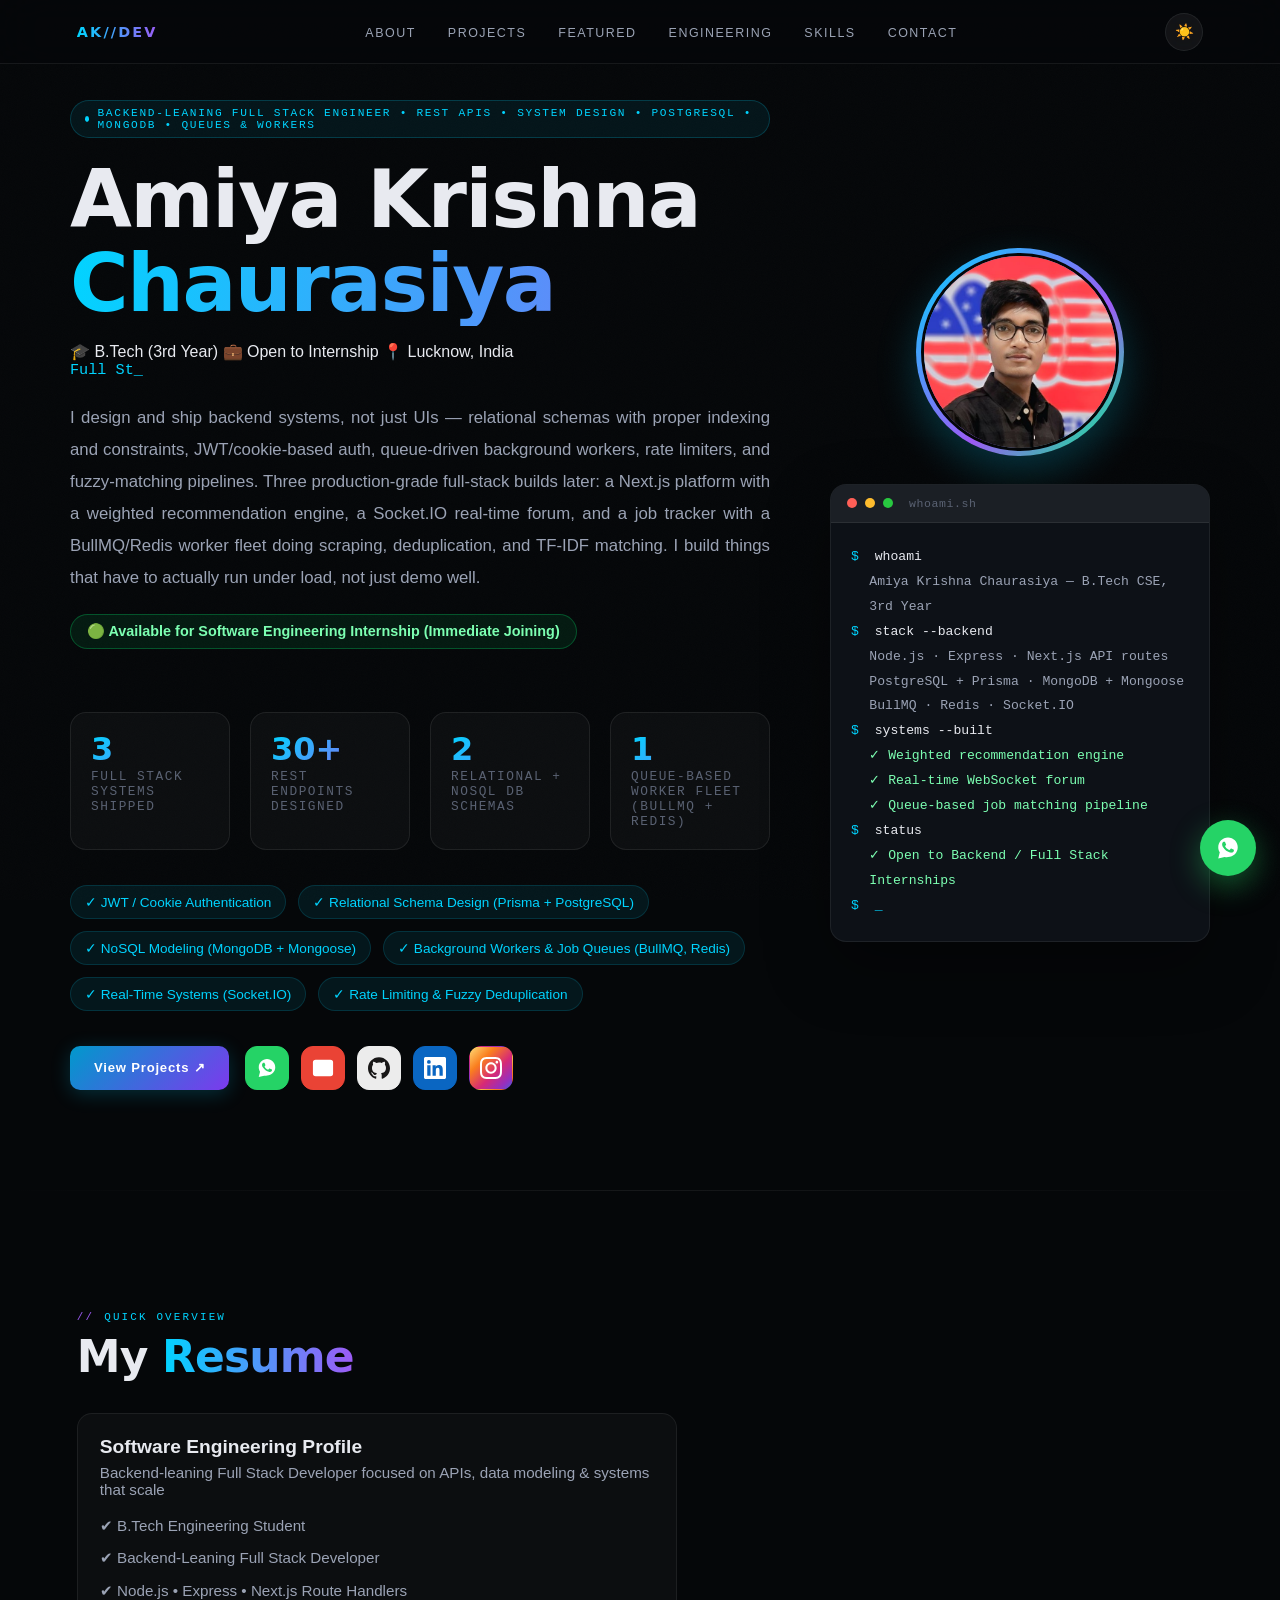
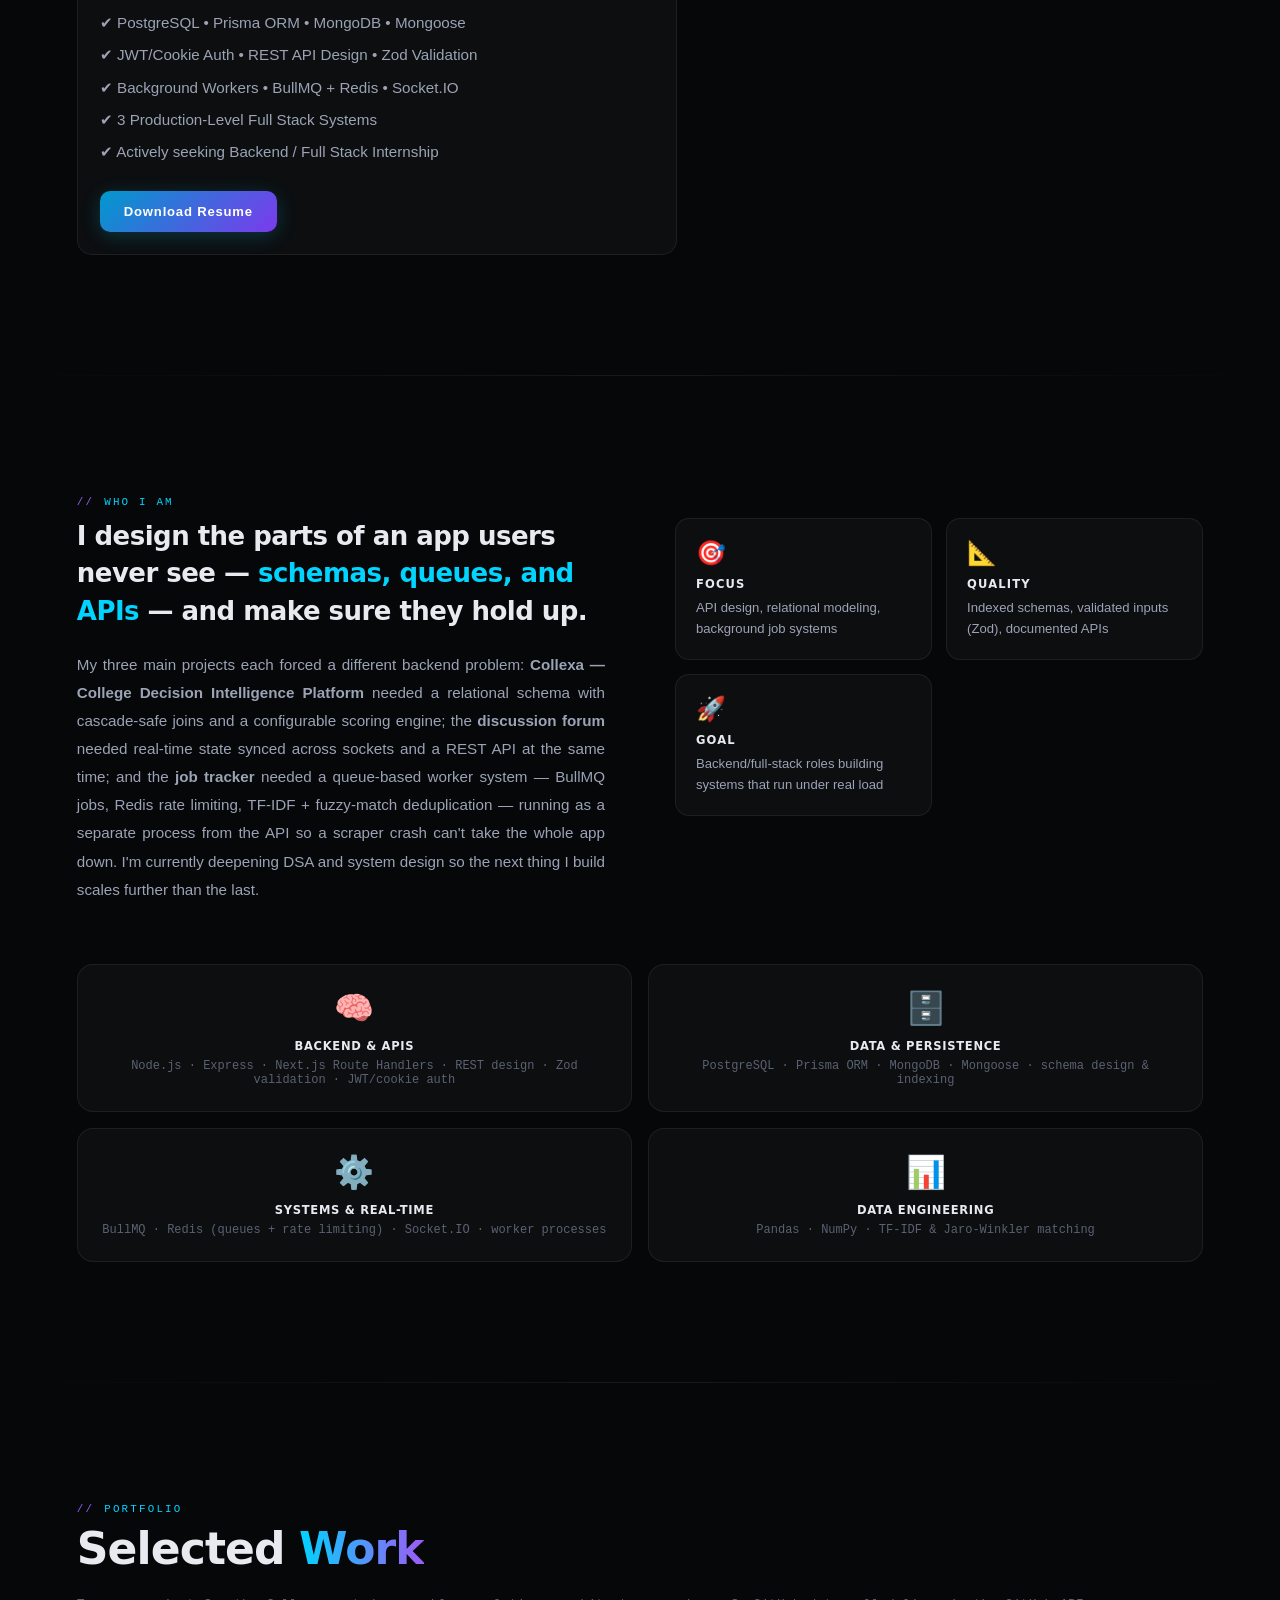
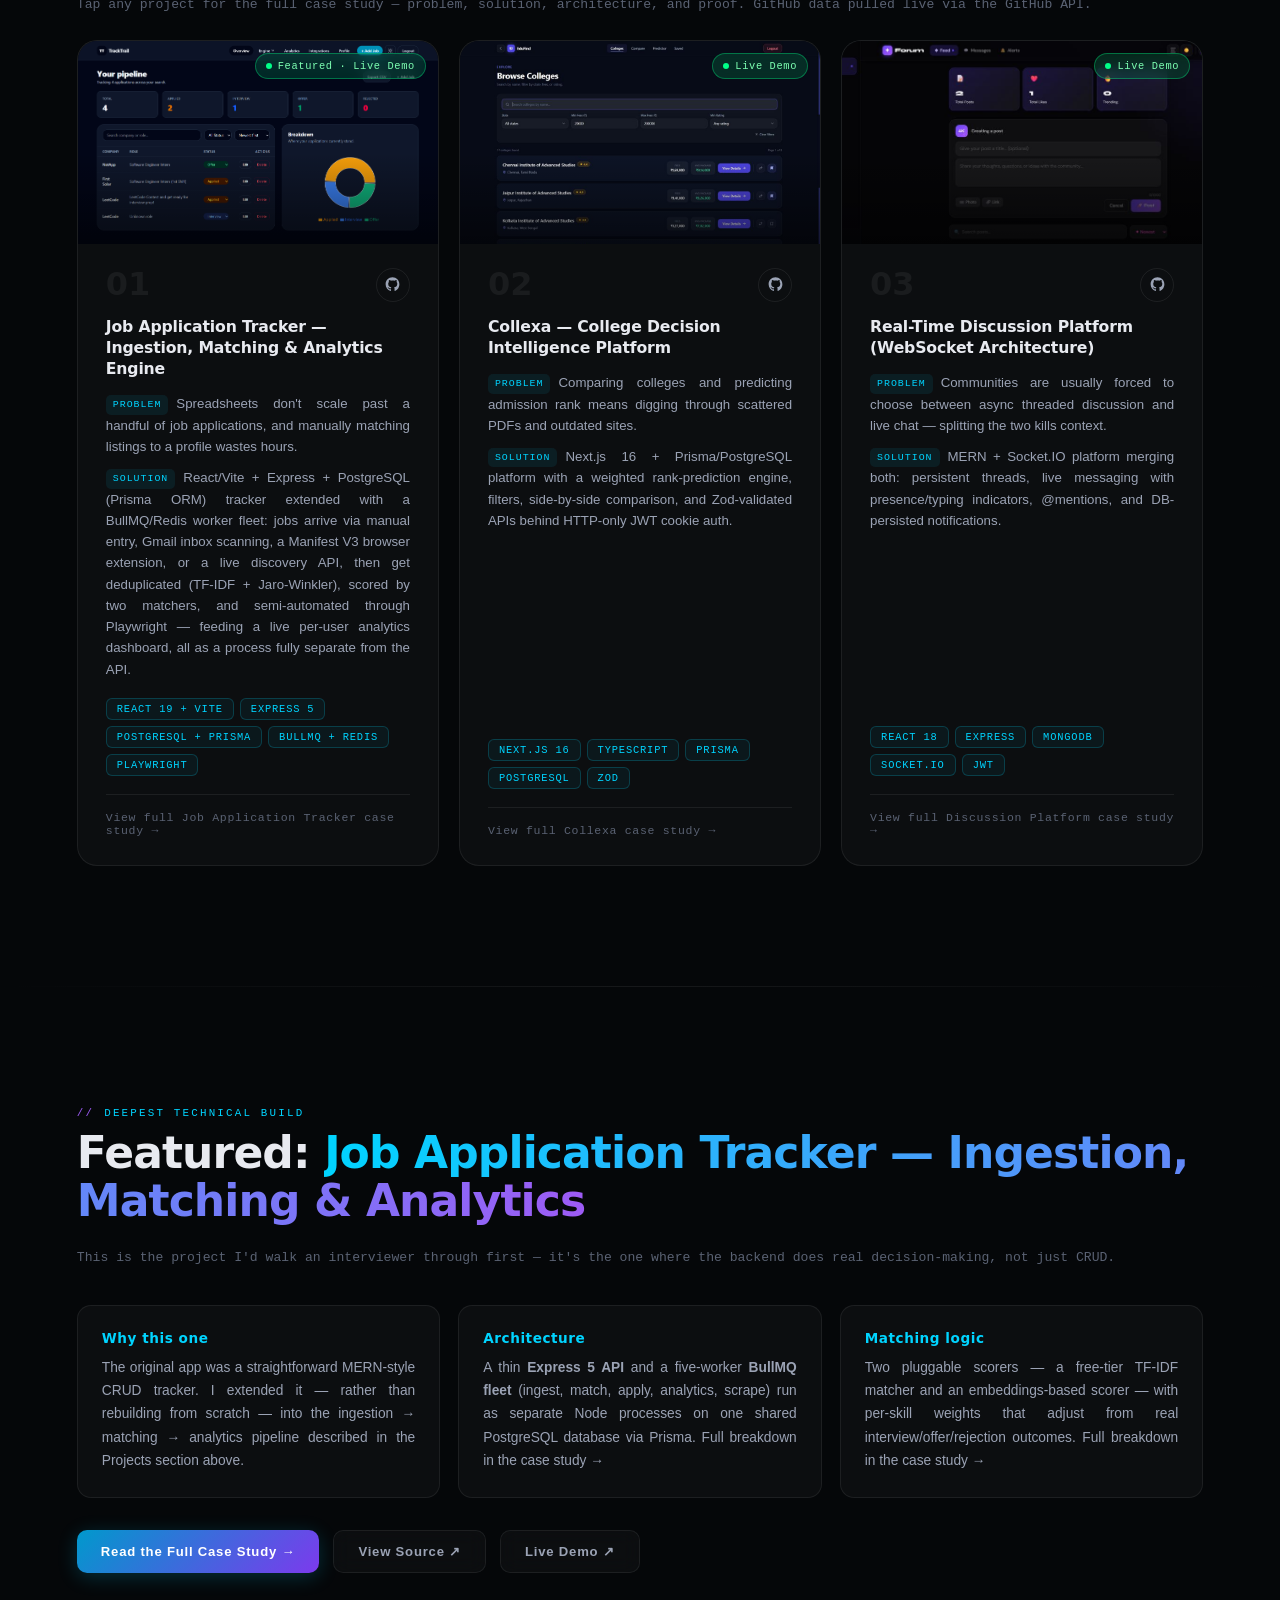
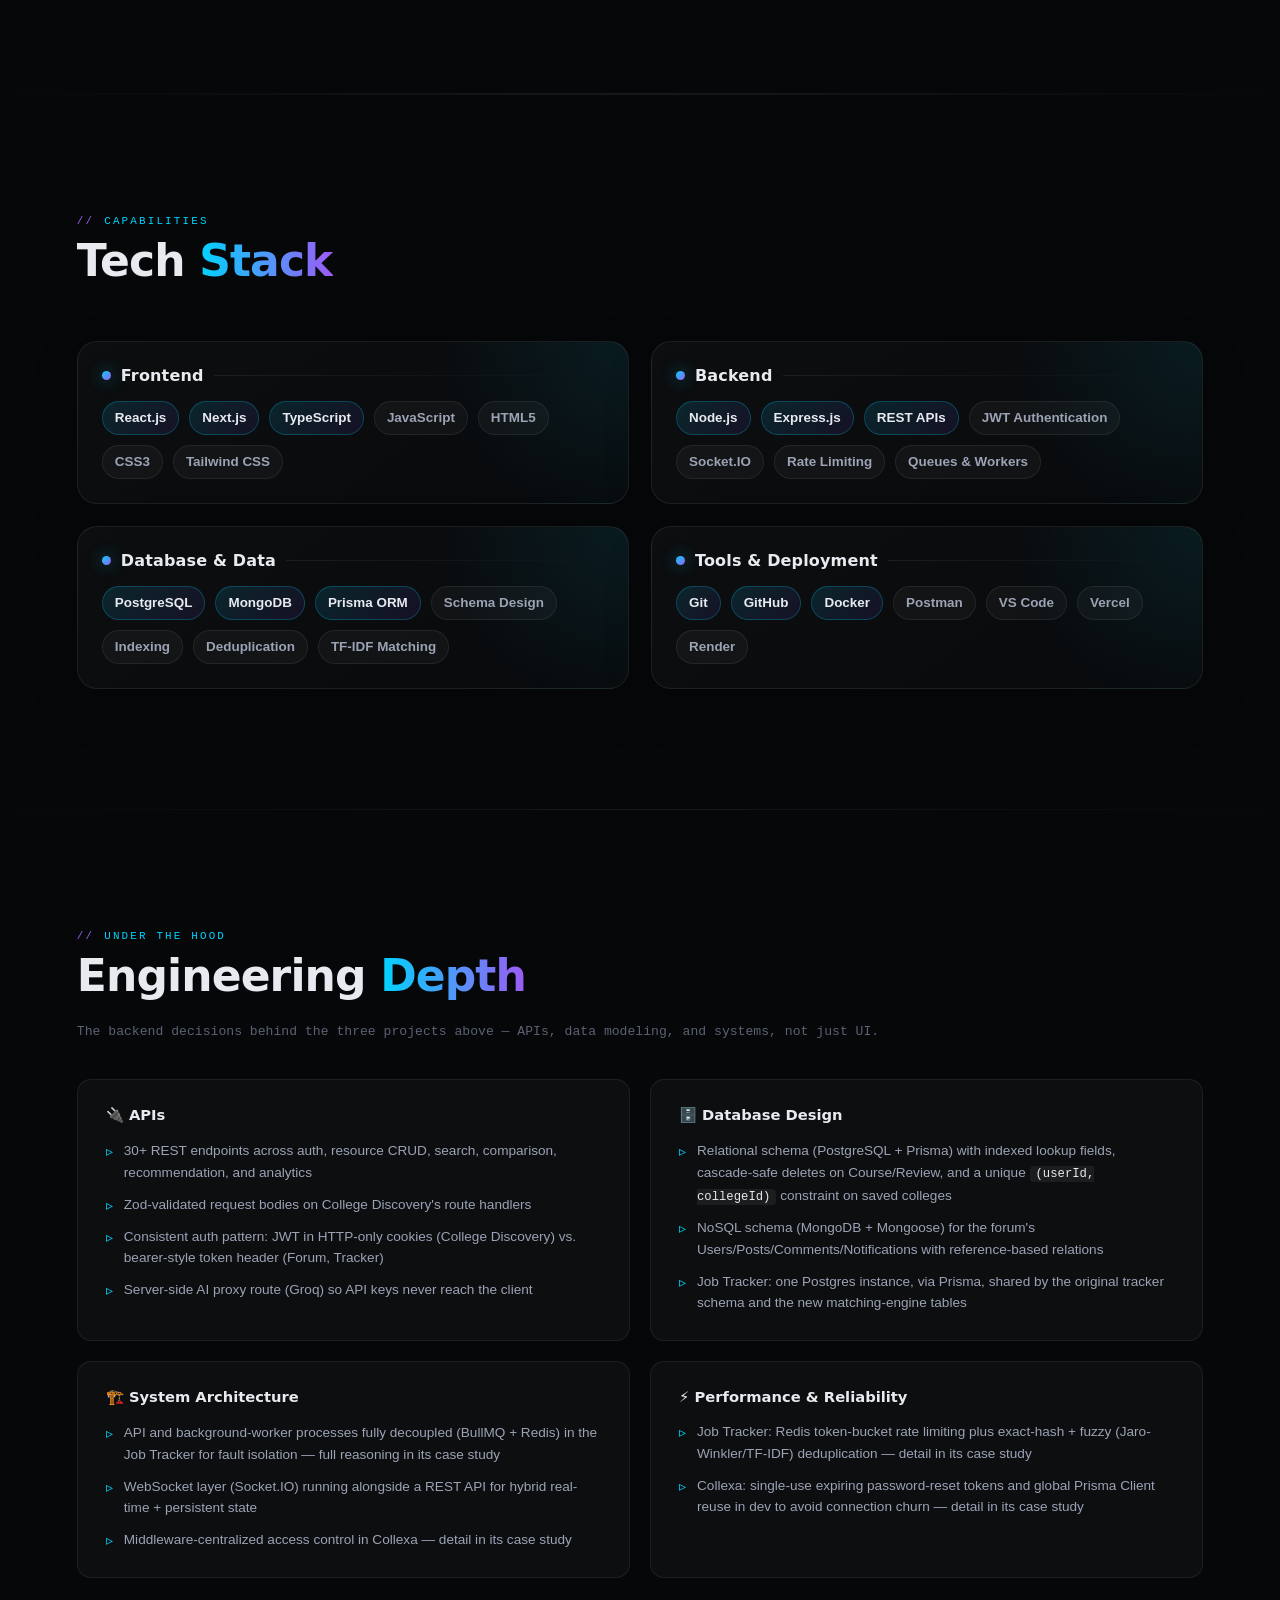
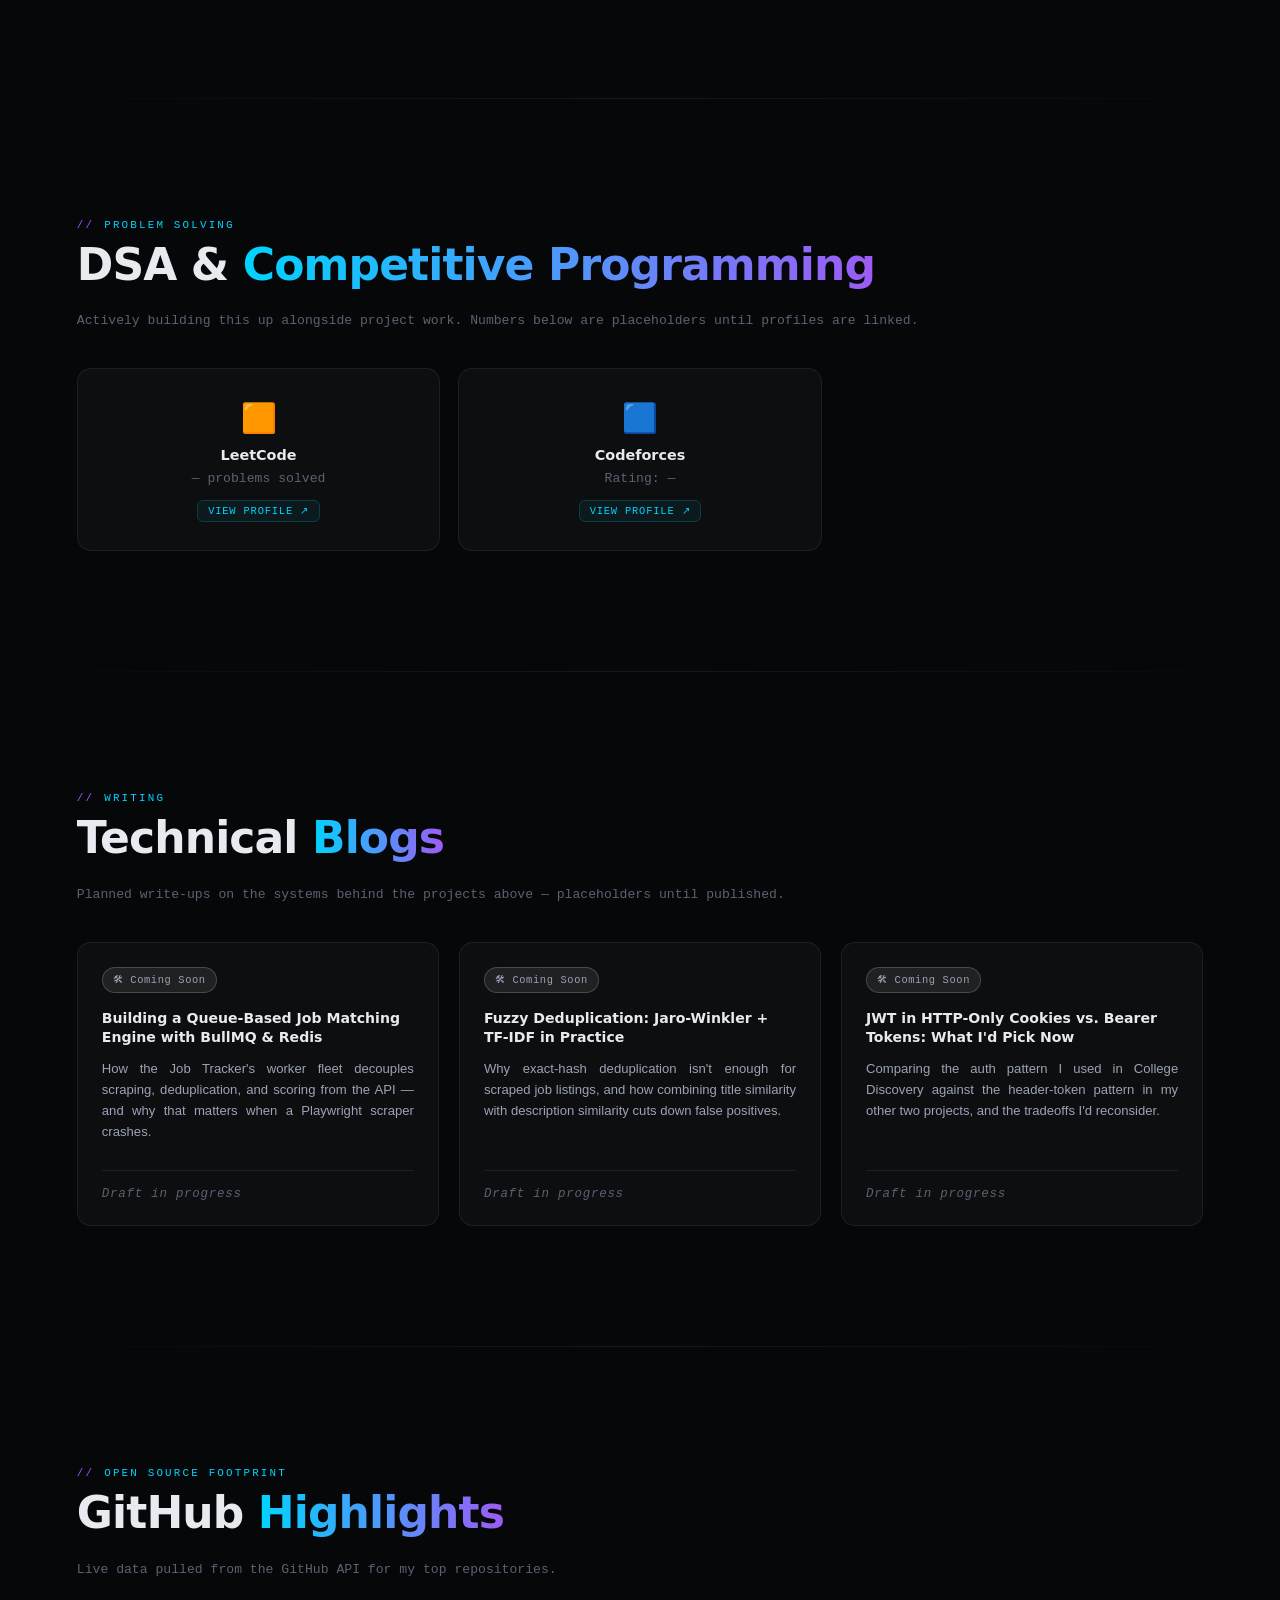
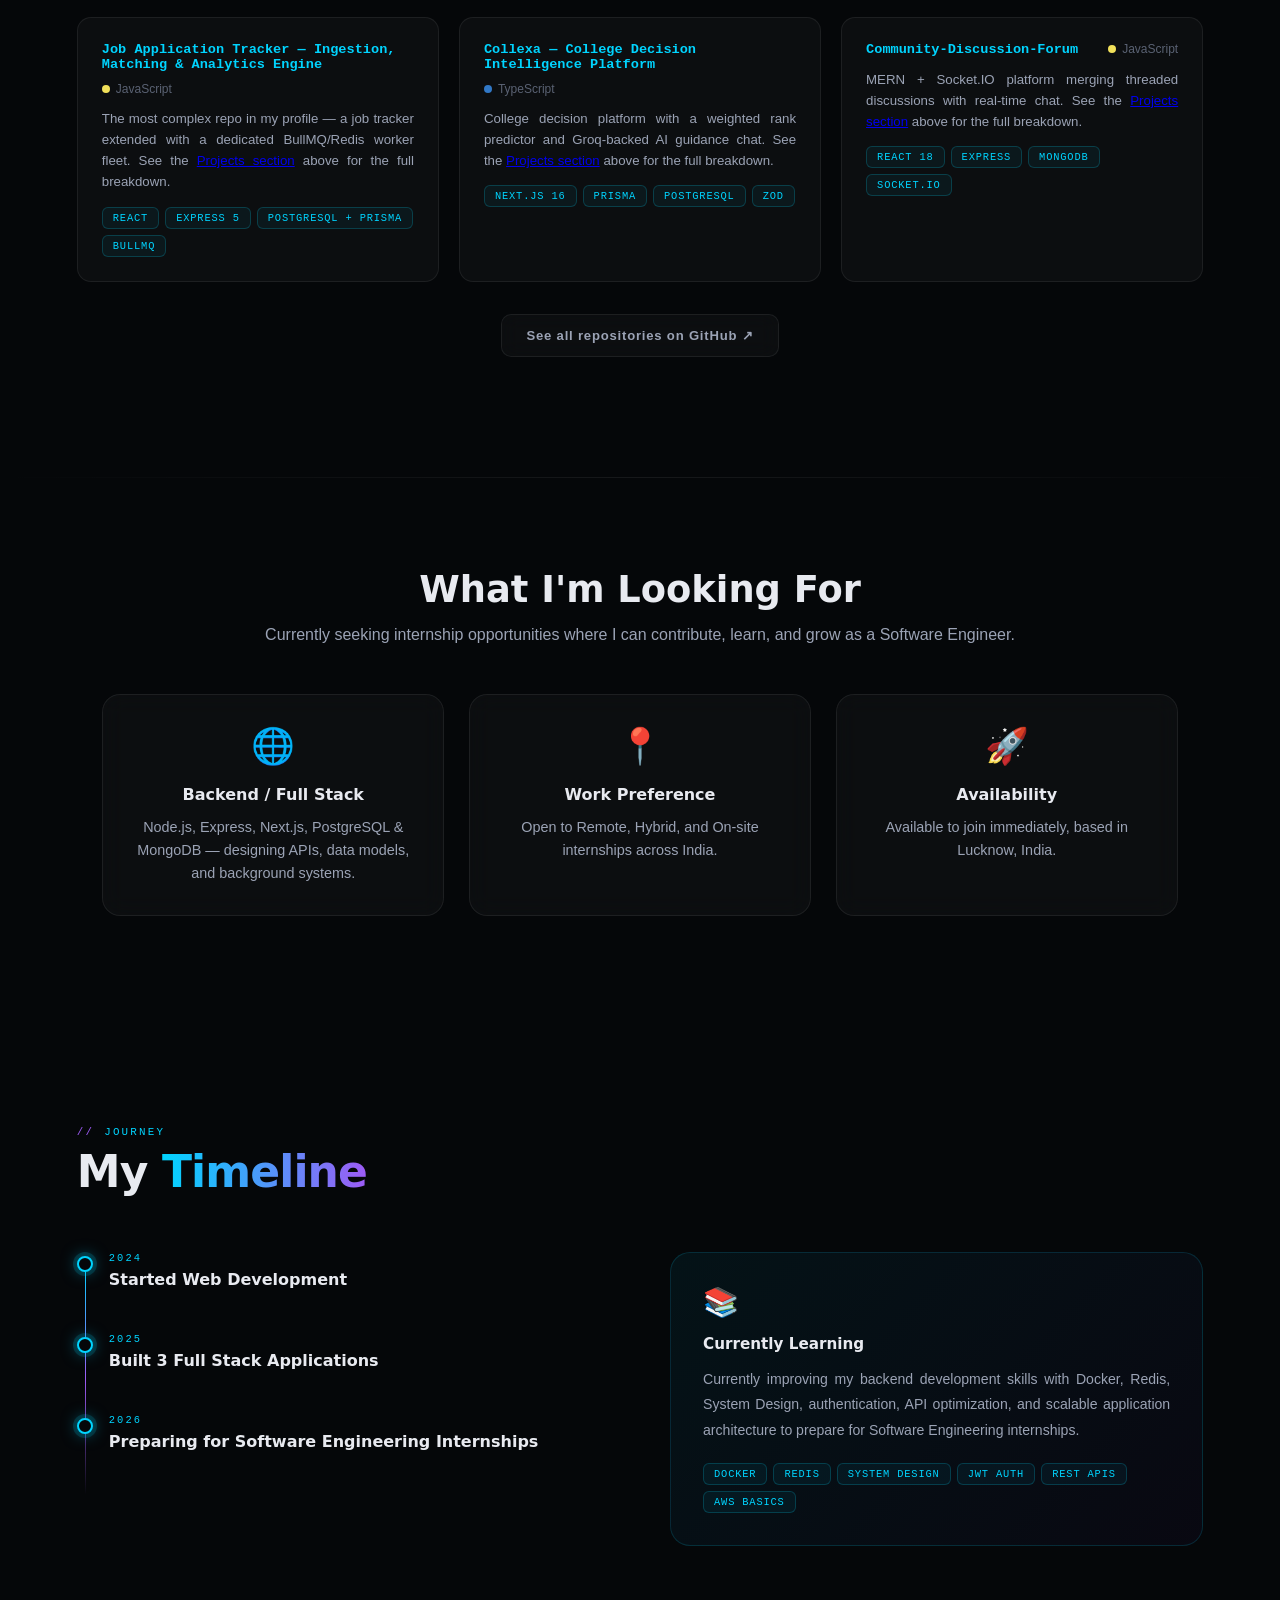
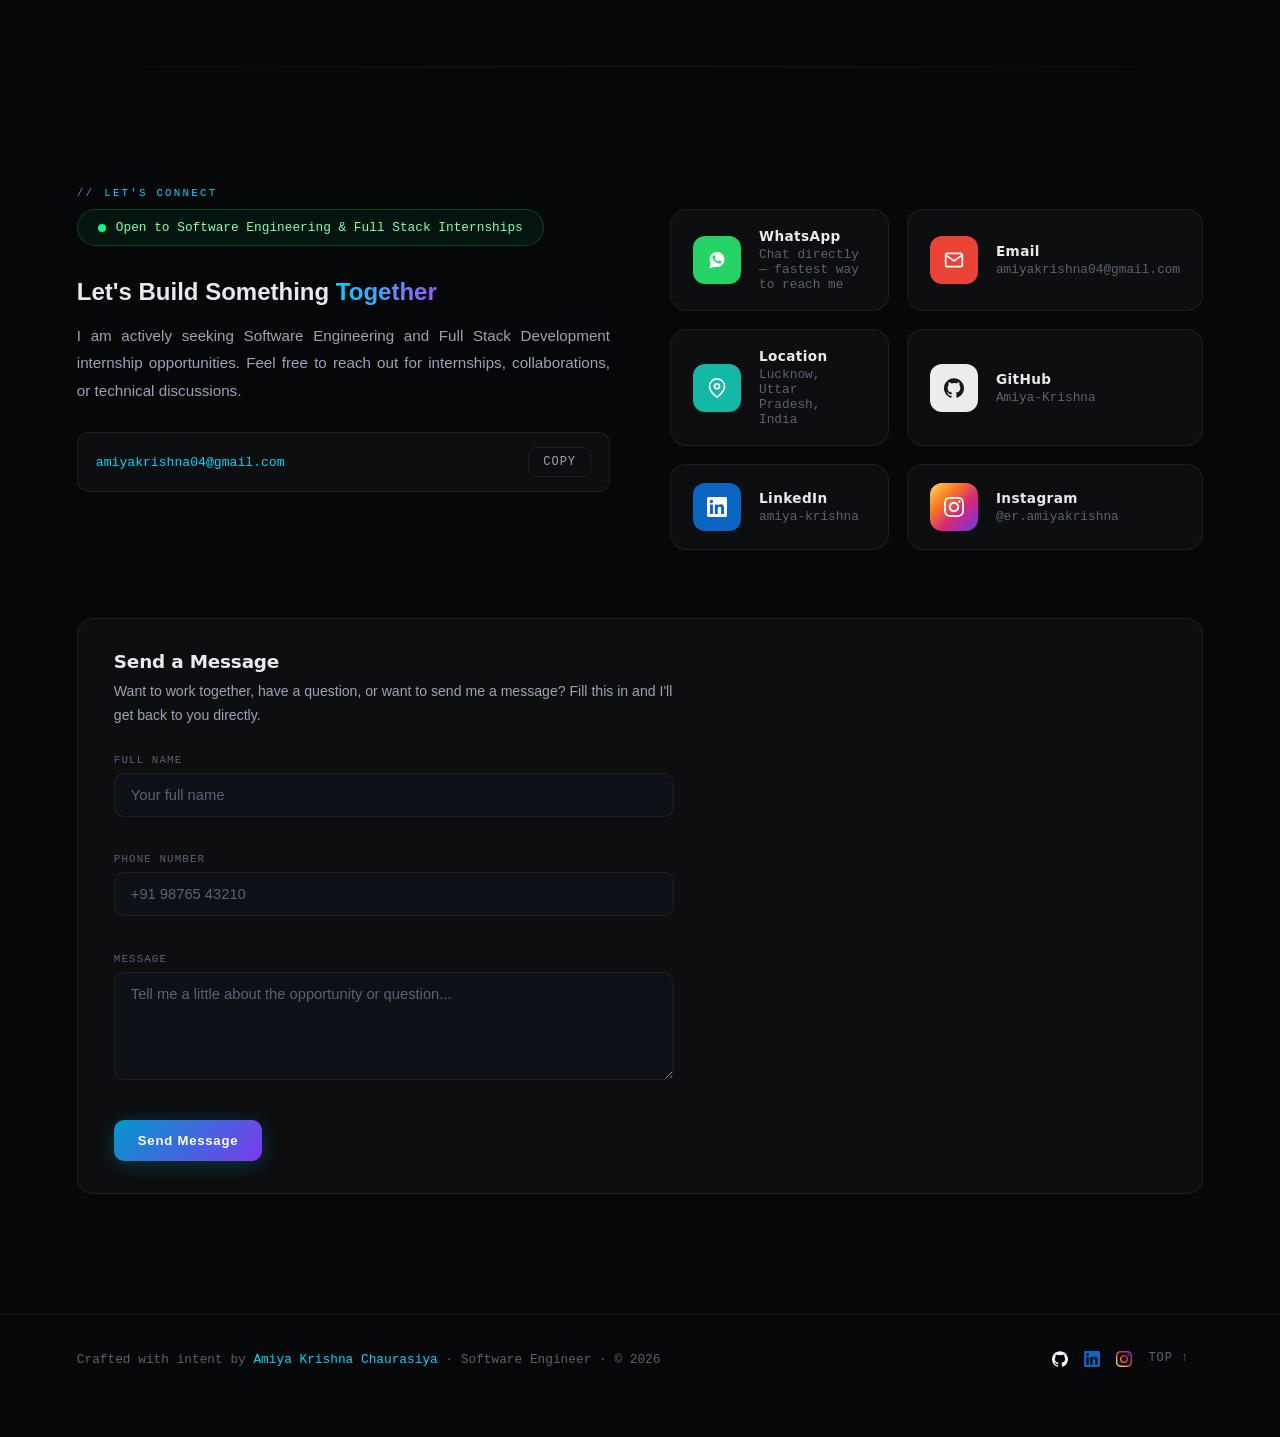
==== commit 2d3fcf26: "fix: refine logo and mobile/tablet responsiveness" ====
--- a/index.html
+++ b/index.html
@@ -207,58 +207,60 @@
 
           <div class="hero-cta reveal">
             <a class="btn btn-primary" href="#projects">View Projects ↗</a>
-            <a
-              class="btn btn-whatsapp"
-              id="hero-whatsapp"
-              href="https://wa.me/919305559247?text=Hi%20Krishna%2C%20I%20saw%20your%20portfolio%20and%20wanted%20to%20connect%20regarding%20an%20opportunity."
-              target="_blank"
-              rel="noopener"
-              aria-label="Message Amiya Krishna Chaurasiya on WhatsApp"
-            >
-              <svg
-                class="wa-icon"
-                viewBox="0 0 32 32"
-                width="18"
-                height="18"
-                fill="#ffffff"
-                aria-hidden="true"
-              >
-                <path
-                  d="M16.004 3C9.376 3 4 8.373 4 15c0 2.35.687 4.54 1.872 6.383L4 29l7.812-1.84A11.94 11.94 0 0 0 16.004 27C22.63 27 28 21.627 28 15S22.63 3 16.004 3Zm7.03 16.94c-.298.836-1.474 1.532-2.407 1.73-.64.135-1.475.243-4.29-.92-3.6-1.487-5.92-5.13-6.1-5.37-.178-.24-1.46-1.943-1.46-3.706 0-1.763.926-2.63 1.254-2.99.328-.36.716-.45.955-.45.238 0 .478.002.686.012.22.01.516-.083.807.615.298.716 1.014 2.478 1.103 2.658.09.18.15.39.03.63-.12.24-.18.39-.358.6-.18.21-.376.47-.537.63-.18.18-.367.375-.157.735.208.36.925 1.526 1.986 2.472 1.365 1.217 2.516 1.594 2.877 1.774.36.18.567.15.777-.09.208-.24.895-1.044 1.133-1.404.238-.36.478-.3.807-.18.328.12 2.083.982 2.44 1.162.358.18.596.27.685.42.09.15.09.87-.208 1.705Z"
-                />
-              </svg>
-              WhatsApp Me</a
-            >
-            <a
-              href="mailto:amiyakrishna04@gmail.com"
-              class="btn btn-outline"
-              aria-label="Email Amiya Krishna Chaurasiya"
-            >
-              <svg
-                viewBox="0 0 24 24"
-                width="16"
-                height="16"
-                fill="none"
-                stroke="currentColor"
-                stroke-width="2"
-                stroke-linecap="round"
-                stroke-linejoin="round"
-                aria-hidden="true"
-              >
-                <path
-                  d="M4 4h16c1.1 0 2 .9 2 2v12a2 2 0 0 1-2 2H4a2 2 0 0 1-2-2V6c0-1.1.9-2 2-2z"
-                />
-                <polyline points="22,6 12,13 2,6" />
-              </svg>
-              Email Me</a
-            >
+
             <div
               class="hero-social-icons"
               role="group"
               aria-label="Social profiles"
             >
               <a
-                class="icon-btn"
+                class="icon-btn hero-social-whatsapp"
+                id="hero-whatsapp"
+                href="https://wa.me/919305559247?text=Hi%20Krishna%2C%20I%20saw%20your%20portfolio%20and%20wanted%20to%20connect%20regarding%20an%20opportunity."
+                target="_blank"
+                rel="noopener"
+                aria-label="Message Amiya Krishna Chaurasiya on WhatsApp"
+                title="WhatsApp"
+              >
+                <svg
+                  class="wa-icon"
+                  viewBox="0 0 32 32"
+                  width="18"
+                  height="18"
+                  fill="currentColor"
+                  aria-hidden="true"
+                >
+                  <path
+                    d="M16.004 3C9.376 3 4 8.373 4 15c0 2.35.687 4.54 1.872 6.383L4 29l7.812-1.84A11.94 11.94 0 0 0 16.004 27C22.63 27 28 21.627 28 15S22.63 3 16.004 3Zm7.03 16.94c-.298.836-1.474 1.532-2.407 1.73-.64.135-1.475.243-4.29-.92-3.6-1.487-5.92-5.13-6.1-5.37-.178-.24-1.46-1.943-1.46-3.706 0-1.763.926-2.63 1.254-2.99.328-.36.716-.45.955-.45.238 0 .478.002.686.012.22.01.516-.083.807.615.298.716 1.014 2.478 1.103 2.658.09.18.15.39.03.63-.12.24-.18.39-.358.6-.18.21-.376.47-.537.63-.18.18-.367.375-.157.735.208.36.925 1.526 1.986 2.472 1.365 1.217 2.516 1.594 2.877 1.774.36.18.567.15.777-.09.208-.24.895-1.044 1.133-1.404.238-.36.478-.3.807-.18.328.12 2.083.982 2.44 1.162.358.18.596.27.685.42.09.15.09.87-.208 1.705Z"
+                  />
+                </svg>
+              </a>
+
+              <a
+                class="icon-btn hero-social-email"
+                href="mailto:amiyakrishna04@gmail.com"
+                aria-label="Email Amiya Krishna Chaurasiya"
+                title="Email"
+              >
+                <svg
+                  viewBox="0 0 24 24"
+                  width="20"
+                  height="20"
+                  fill="none"
+                  stroke="currentColor"
+                  stroke-width="2"
+                  stroke-linecap="round"
+                  stroke-linejoin="round"
+                >
+                  <path
+                    d="M4 4h16c1.1 0 2 .9 2 2v12a2 2 0 0 1-2 2H4a2 2 0 0 1-2-2V6c0-1.1.9-2 2-2z"
+                  />
+                  <polyline points="22,6 12,13 2,6" />
+                </svg>
+              </a>
+
+              <a
+                class="icon-btn hero-social-github"
                 href="https://github.com/Amiya-Krishna"
                 target="_blank"
                 rel="noopener noreferrer"
@@ -278,7 +280,7 @@
                 </svg>
               </a>
               <a
-                class="icon-btn"
+                class="icon-btn hero-social-linkedin"
                 href="https://www.linkedin.com/in/amiya-krishna"
                 target="_blank"
                 rel="noopener noreferrer"
@@ -298,7 +300,7 @@
                 </svg>
               </a>
               <a
-                class="icon-btn"
+                class="icon-btn hero-social-instagram"
                 href="https://www.instagram.com/er.amiyakrishna/"
                 target="_blank"
                 rel="noopener noreferrer"
@@ -309,10 +311,11 @@
                   viewBox="0 0 24 24"
                   width="18"
                   height="18"
-                  fill="currentColor"
+                  fill="none"
                   aria-hidden="true"
                 >
                   <path
+                    fill="#ffffff"
                     d="M12 2.163c3.204 0 3.584.012 4.85.07 3.252.148 4.771 1.691 4.919 4.919.058 1.265.069 1.645.069 4.849 0 3.205-.012 3.584-.069 4.849-.149 3.225-1.664 4.771-4.919 4.919-1.266.058-1.644.07-4.85.07-3.204 0-3.584-.012-4.849-.07-3.26-.149-4.771-1.699-4.919-4.92-.058-1.265-.07-1.644-.07-4.849 0-3.204.013-3.583.07-4.849.149-3.227 1.664-4.771 4.919-4.919 1.266-.057 1.645-.069 4.849-.069zm0-2.163c-3.259 0-3.667.014-4.947.072-4.358.2-6.78 2.618-6.98 6.98-.059 1.281-.073 1.689-.073 4.948 0 3.259.014 3.668.072 4.948.2 4.358 2.618 6.78 6.98 6.98 1.281.058 1.689.072 4.948.072 3.259 0 3.668-.014 4.948-.072 4.354-.2 6.782-2.618 6.979-6.98.059-1.28.073-1.689.073-4.948 0-3.259-.014-3.667-.072-4.947-.196-4.354-2.617-6.78-6.979-6.98-1.281-.059-1.69-.073-4.949-.073zm0 5.838c-3.403 0-6.162 2.759-6.162 6.162s2.759 6.163 6.162 6.163 6.162-2.759 6.162-6.163c0-3.403-2.759-6.162-6.162-6.162zm0 10.162c-2.209 0-4-1.79-4-4 0-2.209 1.791-4 4-4s4 1.791 4 4c0 2.21-1.791 4-4 4zm6.406-11.845c-.796 0-1.441.645-1.441 1.44s.645 1.44 1.441 1.44c.795 0 1.439-.645 1.439-1.44s-.644-1.44-1.439-1.44z"
                   />
                 </svg>
@@ -1442,6 +1445,7 @@
                     var(--cyan),
                     var(--violet2)
                   );
+                  background-clip: text;
                   -webkit-background-clip: text;
                   color: transparent;
                 "
@@ -1481,7 +1485,7 @@
               rel="noopener"
               aria-label="Chat with Amiya Krishna Chaurasiya on WhatsApp"
             >
-              <div class="contact-icon" aria-hidden="true">
+              <div class="contact-icon brand-whatsapp" aria-hidden="true">
                 <svg
                   viewBox="0 0 32 32"
                   width="20"
@@ -1499,13 +1503,14 @@
               </div>
             </a>
 
-            <!-- Phone -->
+            <!-- Email -->
             <a
-              class="contact-card reveal"
-              href="tel:+919305559247"
-              aria-label="Call Amiya Krishna Chaurasiya"
+              class="contact-card reveal contact-card-email"
+              href="mailto:amiyakrishna04@gmail.com"
+              aria-label="Email Amiya Krishna Chaurasiya"
+              title="Email"
             >
-              <div class="contact-icon" aria-hidden="true">
+              <div class="contact-icon brand-email" aria-hidden="true">
                 <svg
                   viewBox="0 0 24 24"
                   width="20"
@@ -1517,19 +1522,20 @@
                   stroke-linejoin="round"
                 >
                   <path
-                    d="M22 16.92v3a2 2 0 0 1-2.18 2 19.79 19.79 0 0 1-8.63-3.07 19.5 19.5 0 0 1-6-6 19.79 19.79 0 0 1-3.07-8.67A2 2 0 0 1 4.11 2h3a2 2 0 0 1 2 1.72c.127.96.362 1.903.7 2.81a2 2 0 0 1-.45 2.11L8.09 9.91a16 16 0 0 0 6 6l1.27-1.27a2 2 0 0 1 2.11-.45c.907.338 1.85.573 2.81.7A2 2 0 0 1 22 16.92z"
+                    d="M4 4h16c1.1 0 2 .9 2 2v12a2 2 0 0 1-2 2H4a2 2 0 0 1-2-2V6c0-1.1.9-2 2-2z"
                   />
+                  <polyline points="22,6 12,13 2,6" />
                 </svg>
               </div>
               <div>
-                <h3>Phone</h3>
-                <p>+91 9305559247</p>
+                <h3>Email</h3>
+                <p>amiyakrishna04@gmail.com</p>
               </div>
             </a>
 
             <!-- Location -->
-            <div class="contact-card reveal">
-              <div class="contact-icon" aria-hidden="true">
+            <div class="contact-card reveal contact-card-location">
+              <div class="contact-icon brand-location" aria-hidden="true">
                 <svg
                   viewBox="0 0 24 24"
                   width="20"
@@ -1552,13 +1558,13 @@
 
             <!-- GitHub -->
             <a
-              class="contact-card reveal"
+              class="contact-card reveal contact-card-github"
               href="https://github.com/Amiya-Krishna"
               target="_blank"
               rel="noopener"
               aria-label="Amiya Krishna Chaurasiya on GitHub"
             >
-              <div class="contact-icon" aria-hidden="true">
+              <div class="contact-icon brand-github" aria-hidden="true">
                 <svg
                   viewBox="0 0 24 24"
                   width="20"
@@ -1578,13 +1584,13 @@
 
             <!-- LinkedIn -->
             <a
-              class="contact-card reveal"
+              class="contact-card reveal contact-card-linkedin"
               href="https://www.linkedin.com/in/amiya-krishna"
               target="_blank"
               rel="noopener"
               aria-label="Amiya Krishna Chaurasiya on LinkedIn"
             >
-              <div class="contact-icon" aria-hidden="true">
+              <div class="contact-icon brand-linkedin" aria-hidden="true">
                 <svg
                   viewBox="0 0 24 24"
                   width="20"
@@ -1604,20 +1610,21 @@
 
             <!-- Instagram -->
             <a
-              class="contact-card reveal"
+              class="contact-card reveal contact-card-instagram"
               href="https://www.instagram.com/er.amiyakrishna/"
               target="_blank"
               rel="noopener"
               aria-label="Amiya Krishna Chaurasiya on Instagram"
             >
-              <div class="contact-icon" aria-hidden="true">
+              <div class="contact-icon brand-instagram" aria-hidden="true">
                 <svg
                   viewBox="0 0 24 24"
                   width="20"
                   height="20"
-                  fill="currentColor"
+                  fill="none"
                 >
                   <path
+                    fill="#ffffff"
                     d="M12 2.163c3.204 0 3.584.012 4.85.07 3.252.148 4.771 1.691 4.919 4.919.058 1.265.069 1.645.069 4.849 0 3.205-.012 3.584-.069 4.849-.149 3.225-1.664 4.771-4.919 4.919-1.266.058-1.644.07-4.85.07-3.204 0-3.584-.012-4.849-.07-3.26-.149-4.771-1.699-4.919-4.92-.058-1.265-.07-1.644-.07-4.849 0-3.204.013-3.583.07-4.849.149-3.227 1.664-4.771 4.919-4.919 1.266-.057 1.645-.069 4.849-.069zm0-2.163c-3.259 0-3.667.014-4.947.072-4.358.2-6.78 2.618-6.98 6.98-.059 1.281-.073 1.689-.073 4.948 0 3.259.014 3.668.072 4.948.2 4.358 2.618 6.78 6.98 6.98 1.281.058 1.689.072 4.948.072 3.259 0 3.668-.014 4.948-.072 4.354-.2 6.782-2.618 6.979-6.98.059-1.28.073-1.689.073-4.948 0-3.259-.014-3.667-.072-4.947-.196-4.354-2.617-6.78-6.979-6.98-1.281-.059-1.69-.073-4.949-.073zm0 5.838c-3.403 0-6.162 2.759-6.162 6.162s2.759 6.163 6.162 6.163 6.162-2.759 6.162-6.163c0-3.403-2.759-6.162-6.162-6.162zm0 10.162c-2.209 0-4-1.79-4-4 0-2.209 1.791-4 4-4s4 1.791 4 4c0 2.21-1.791 4-4 4zm6.406-11.845c-.796 0-1.441.645-1.441 1.44s.645 1.44 1.441 1.44c.795 0 1.439-.645 1.439-1.44s-.644-1.44-1.439-1.44z"
                   />
                 </svg>
@@ -1762,7 +1769,7 @@
       </div>
       <div class="footer-right">
         <a
-          class="footer-link footer-icon-link"
+          class="footer-link footer-icon-link brand-github"
           href="https://github.com/Amiya-Krishna"
           target="_blank"
           rel="noopener noreferrer"
@@ -1782,7 +1789,7 @@
           </svg>
         </a>
         <a
-          class="footer-link footer-icon-link"
+          class="footer-link footer-icon-link brand-linkedin"
           href="https://www.linkedin.com/in/amiya-krishna"
           target="_blank"
           rel="noopener noreferrer"
@@ -1802,7 +1809,7 @@
           </svg>
         </a>
         <a
-          class="footer-link footer-icon-link"
+          class="footer-link footer-icon-link brand-instagram"
           href="https://www.instagram.com/er.amiyakrishna/"
           target="_blank"
           rel="noopener noreferrer"
@@ -1813,10 +1820,26 @@
             viewBox="0 0 24 24"
             width="16"
             height="16"
-            fill="currentColor"
+            fill="none"
             aria-hidden="true"
           >
+            <defs>
+              <linearGradient
+                id="footer-instagram-gradient"
+                x1="2.5"
+                y1="22"
+                x2="21.5"
+                y2="2"
+                gradientUnits="userSpaceOnUse"
+              >
+                <stop offset="0%" stop-color="#feda75" />
+                <stop offset="35%" stop-color="#fa7e1e" />
+                <stop offset="65%" stop-color="#d62976" />
+                <stop offset="100%" stop-color="#962fbf" />
+              </linearGradient>
+            </defs>
             <path
+              fill="url(#footer-instagram-gradient)"
               d="M12 2.163c3.204 0 3.584.012 4.85.07 3.252.148 4.771 1.691 4.919 4.919.058 1.265.069 1.645.069 4.849 0 3.205-.012 3.584-.069 4.849-.149 3.225-1.664 4.771-4.919 4.919-1.266.058-1.644.07-4.85.07-3.204 0-3.584-.012-4.849-.07-3.26-.149-4.771-1.699-4.919-4.92-.058-1.265-.07-1.644-.07-4.849 0-3.204.013-3.583.07-4.849.149-3.227 1.664-4.771 4.919-4.919 1.266-.057 1.645-.069 4.849-.069zm0-2.163c-3.259 0-3.667.014-4.947.072-4.358.2-6.78 2.618-6.98 6.98-.059 1.281-.073 1.689-.073 4.948 0 3.259.014 3.668.072 4.948.2 4.358 2.618 6.78 6.98 6.98 1.281.058 1.689.072 4.948.072 3.259 0 3.668-.014 4.948-.072 4.354-.2 6.782-2.618 6.979-6.98.059-1.28.073-1.689.073-4.948 0-3.259-.014-3.667-.072-4.947-.196-4.354-2.617-6.78-6.979-6.98-1.281-.059-1.69-.073-4.949-.073zm0 5.838c-3.403 0-6.162 2.759-6.162 6.162s2.759 6.163 6.162 6.163 6.162-2.759 6.162-6.163c0-3.403-2.759-6.162-6.162-6.162zm0 10.162c-2.209 0-4-1.79-4-4 0-2.209 1.791-4 4-4s4 1.791 4 4c0 2.21-1.791 4-4 4zm6.406-11.845c-.796 0-1.441.645-1.441 1.44s.645 1.44 1.441 1.44c.795 0 1.439-.645 1.439-1.44s-.644-1.44-1.439-1.44z"
             />
           </svg>
@@ -1826,4 +1849,4 @@
     </footer>
     <script src="script.js"></script>
   </body>
-</html>
+</html>
--- a/style.css
+++ b/style.css
@@ -310,6 +310,10 @@
 
 @media (max-width:992px){
 
+.hero{
+  padding-inline:5%;
+}
+
 .hero-inner{
     grid-template-columns:1fr;
     grid-template-rows:none;
@@ -367,6 +371,10 @@
 
 @media (max-width:576px){
 
+.hero{
+  padding-inline:5%;
+}
+
 .hero-avatar{
     width:136px;
     height:136px;
@@ -454,18 +462,197 @@
 }
 .btn-outline:hover { border-color:var(--cyan); color:var(--cyan); background:rgba(0,212,255,.05); transform:translateY(-3px); }
 
-/* ── SOCIAL ICON BUTTONS ── */
-.hero-social-icons { display:inline-flex; align-items:center; gap:10px; }
+/* ── GLOBAL SOCIAL & CONTACT ICON STYLES ── */
+.hero-social-icons,
+.footer-social-icons {
+  display: inline-flex;
+  align-items: center;
+  gap: 12px;
+}
+
 .icon-btn {
-  display:inline-flex; align-items:center; justify-content:center;
-  width:44px; height:44px; border-radius:10px;
-  background:var(--surface); border:1px solid var(--border); color:var(--text2);
-  backdrop-filter:blur(10px); transition:.3s ease; flex-shrink:0;
-}
-.icon-btn:hover, .icon-btn:focus-visible {
-  border-color:var(--cyan); color:var(--cyan); background:rgba(0,212,255,.05); transform:translateY(-3px);
-}
-.icon-btn:focus-visible { outline:2px solid var(--cyan); outline-offset:2px; }
+  display: inline-flex;
+  align-items: center;
+  justify-content: center;
+  width: 44px;
+  height: 44px;
+  border-radius: 12px;
+  background: var(--surface);
+  border: 1px solid var(--border);
+  color: var(--text);
+  backdrop-filter: blur(10px);
+  transition: all .3s ease;
+  flex-shrink: 0;
+  text-decoration: none;
+}
+
+.icon-btn:hover, 
+.icon-btn:focus-visible {
+  transform: translateY(-3px);
+}
+
+.icon-btn svg {
+  width: 22px;
+  height: 22px;
+  fill: currentColor;
+}
+
+/* ══════════════════════════════════════════════════════════
+   BRAND ICON BADGES — WhatsApp, Email, GitHub, LinkedIn, Instagram
+   Single source of truth. Applies to hero social icons AND the
+   contact-card icons (.contact-icon.brand-*) via shared selectors.
+   Colors are fixed, real brand colors with a white glyph on top —
+   this keeps every logo fully legible in both light and dark mode,
+   since none of it depends on --text/--surface theme variables.
+   ══════════════════════════════════════════════════════════ */
+
+/* 🟢 WhatsApp — official green (#25D366), white glyph */
+.hero-social-whatsapp,
+.contact-icon.brand-whatsapp {
+  background: #25D366 !important;
+  border-color: #25D366 !important;
+  color: #ffffff !important;
+}
+.hero-social-whatsapp:hover,
+.contact-card:hover .contact-icon.brand-whatsapp {
+  background: #1fb85a !important;
+  border-color: #1fb85a !important;
+  box-shadow: 0 8px 20px rgba(37, 211, 102, 0.45);
+}
+
+/* ✉️ Email — Gmail red (#EA4335), white glyph */
+.hero-social-email,
+.contact-icon.brand-email {
+  background: #EA4335 !important;
+  border-color: #EA4335 !important;
+  color: #ffffff !important;
+}
+.hero-social-email:hover,
+.contact-card:hover .contact-icon.brand-email {
+  background: #d33426 !important;
+  border-color: #d33426 !important;
+  box-shadow: 0 8px 20px rgba(234, 67, 53, 0.45);
+}
+
+/* 🔵 LinkedIn — official blue (#0A66C2), white glyph */
+.hero-social-linkedin,
+.contact-icon.brand-linkedin {
+  background: #0A66C2 !important;
+  border-color: #0A66C2 !important;
+  color: #ffffff !important;
+}
+.hero-social-linkedin:hover,
+.contact-card:hover .contact-icon.brand-linkedin {
+  background: #084d94 !important;
+  border-color: #084d94 !important;
+  box-shadow: 0 8px 20px rgba(10, 102, 194, 0.45);
+}
+
+/* ⚫️⚪️ GitHub — official mark, inverted per theme for guaranteed contrast
+   (mirrors how GitHub itself renders its mark on light vs dark chrome).
+   Root/no-attribute + explicit [data-theme="dark"] = dark UI → light badge,
+   slightly dimmed off-white (not pure #fff) so it sits a touch softer
+   against the dark page. [data-theme="light"] = light UI → dark badge. */
+.hero-social-github,
+.contact-icon.brand-github {
+  background: #ececec !important;
+  border-color: #ececec !important;
+  color: #181717 !important;
+}
+.hero-social-github:hover,
+.contact-card:hover .contact-icon.brand-github {
+  background: #e2e2e2 !important;
+  box-shadow: 0 0 18px rgba(255, 255, 255, 0.35);
+}
+[data-theme="light"] .hero-social-github,
+[data-theme="light"] .contact-icon.brand-github {
+  background: #181717 !important;
+  border-color: #181717 !important;
+  color: #ffffff !important;
+}
+[data-theme="light"] .hero-social-github:hover,
+[data-theme="light"] .contact-card:hover .contact-icon.brand-github {
+  background: #000000 !important;
+  box-shadow: 0 8px 18px rgba(0, 0, 0, 0.35);
+}
+.hero-social-github svg,
+.hero-social-github svg path,
+.contact-icon.brand-github svg,
+.contact-icon.brand-github svg path {
+  fill: currentColor !important;
+}
+
+/* 📸 Instagram — official gradient badge, white glyph on top
+   (matches the real Instagram app-icon treatment) */
+.hero-social-instagram,
+.contact-icon.brand-instagram {
+  background: linear-gradient(135deg, #feda75 0%, #fa7e1e 30%, #d62976 60%, #962fbf 85%, #4f5bd5 100%) !important;
+  border-color: transparent !important;
+  color: #ffffff !important;
+}
+.hero-social-instagram:hover,
+.contact-card:hover .contact-icon.brand-instagram {
+  filter: brightness(1.08);
+  box-shadow: 0 8px 20px rgba(214, 41, 118, 0.45);
+}
+.hero-social-instagram svg,
+.hero-social-instagram svg path,
+.contact-icon.brand-instagram svg,
+.contact-icon.brand-instagram svg path {
+  fill: currentColor !important;
+}
+
+/* 📍 Location — a clean solid teal badge, kept consistent with the other
+   square brand badges (not an external brand, so a neutral professional
+   accent color is used instead of borrowing another platform's color) */
+.contact-icon.brand-location {
+  background: #14b8a6 !important;
+  border-color: #14b8a6 !important;
+  color: #ffffff !important;
+}
+.contact-card:hover .contact-icon.brand-location {
+  background: #0f9c8f !important;
+  box-shadow: 0 8px 20px rgba(20, 184, 166, 0.45);
+}
+
+/* ── CONTACT CARDS STYLES ── */
+.contact-card {
+  display: flex;
+  align-items: center;
+  gap: 18px;
+  background: var(--surface);
+  border: 1px solid var(--border);
+  border-radius: 16px;
+  padding: 18px 22px;
+  text-decoration: none;
+  color: var(--text);
+  transition: all .3s ease;
+}
+.contact-card:hover {
+  transform: translateX(6px);
+}
+
+/* Hover border in each card's own brand color — same treatment
+   consistently applied to every card, not just one. */
+.contact-card-whatsapp:hover { border-color: #25D366; }
+.contact-card-email:hover { border-color: #EA4335; }
+.contact-card-linkedin:hover { border-color: #0A66C2; }
+.contact-card-instagram:hover { border-color: #d62976; }
+.contact-card-location:hover { border-color: #14b8a6; }
+/* GitHub border adapts per theme, same logic as its badge */
+.contact-card-github:hover { border-color: #ececec; }
+[data-theme="light"] .contact-card-github:hover { border-color: #181717; }
+
+.contact-icon {
+  width: 48px;
+  height: 48px;
+  border-radius: 12px;
+  flex-shrink: 0;
+  display: flex;
+  align-items: center;
+  justify-content: center;
+  transition: all .3s ease;
+}
 
 /* ── SECTION HEADERS ── */
 .section-kicker {
@@ -934,19 +1121,8 @@
         grid-template-columns:1fr;
     }
 }
-.contact-card {
-  display:flex; align-items:center; gap:18px;
-  background:var(--surface); border:1px solid var(--border);
-  border-radius:16px; padding:20px 22px;
-  text-decoration:none; transition:.3s;
-}
-.contact-card:hover { border-color:rgba(0,212,255,.35); background:rgba(0,212,255,.04); transform:translateX(6px); }
-.contact-icon {
-  width:48px; height:48px; border-radius:12px; flex-shrink:0;
-  background:rgba(0,212,255,.08); border:1px solid rgba(0,212,255,.2);
-  display:flex; align-items:center; justify-content:center;
-  font-size:1.2rem;
-}
+
+
 .contact-card h3 { font-family:var(--font-head); font-size:.85rem; font-weight:700; color:var(--text); margin-bottom:3px; letter-spacing:.03em; }
 .contact-card p { color:var(--text3); font-size:.8rem; font-family:var(--font-mono); }
 
@@ -1075,7 +1251,25 @@
   font-family:var(--font-mono); letter-spacing:.08em; transition:.25s;
 }
 .footer-link:hover { color:var(--cyan); }
-.footer-icon-link { display:inline-flex; align-items:center; }
+.footer-icon-link { display:inline-flex; align-items:center; transition:transform .25s, color .25s; }
+.footer-icon-link:hover { transform:translateY(-2px); }
+
+/* GitHub — inverts per theme so the mark is always visible against the
+   footer background (root/dark default = light mark, light theme = dark mark) */
+.footer-icon-link.brand-github { color:#f5f5f5; }
+[data-theme="light"] .footer-icon-link.brand-github { color:#181717; }
+.footer-icon-link.brand-github:hover,
+.footer-icon-link.brand-github:focus-visible { color:var(--cyan); }
+
+/* LinkedIn — fixed official blue, readable on both backgrounds */
+.footer-icon-link.brand-linkedin { color:#0A66C2; }
+.footer-icon-link.brand-linkedin:hover,
+.footer-icon-link.brand-linkedin:focus-visible { color:#0A66C2; opacity:.8; }
+
+/* Instagram — uses its own gradient fill (see SVG), icon color is inherited as fallback only */
+.footer-icon-link.brand-instagram { color:#E4405F; }
+.footer-icon-link.brand-instagram:hover,
+.footer-icon-link.brand-instagram:focus-visible { opacity:.85; }
 
 /* ── REVEAL ── */
 .reveal { opacity:0; transform:translateY(28px); transition:opacity .7s ease, transform .7s ease; }
@@ -1092,11 +1286,16 @@
 }
 
 /* ── RESPONSIVE ── */
-@media(max-width:1050px) {
-  .hero-inner { grid-template-columns:1fr; gap:48px; }
-  .about-grid,.skills-layout,.timeline-wrap,.contact-layout { grid-template-columns:1fr; gap:40px; }
-  .proj-grid { grid-template-columns:1fr 1fr; }
-  .achievements-grid { grid-template-columns:1fr 1fr; }
+@media (max-width: 900px) {
+  .hero-inner { grid-template-columns:1fr; }
+  .hero-left { grid-column:1; grid-row:1; }
+  .hero-avatar { grid-column:1; grid-row:2; justify-self:center; max-width:280px; }
+  .hero-terminal { grid-column:1; grid-row:3; }
+  .about-grid, .timeline-wrap, .contact-layout { grid-template-columns:1fr; }
+  .proj-card { grid-template-columns:1fr; }
+  .nav-links { display:none; }
+  .nav-toggle { display:flex; }
+  .contact-cards { grid-template-columns:1fr; }
 }
 
 /* ── TABLET / LARGE PHONE (768px) ── */
@@ -1139,9 +1338,9 @@
   .lightbox-overlay { padding:16px; }
   .lightbox-close { top:12px; right:12px; width:36px; height:36px; }
 
-  .hero-cta { flex-direction:column; align-items:stretch; }
-  .hero-cta .btn { justify-content:center; width:100%; }
-  .hero-social-icons { justify-content:center; width:100%; }
+.hero-cta { flex-direction:row; flex-wrap:wrap; justify-content:center; align-items:center; }
+.hero-cta .btn { justify-content:center; width:auto; }
+.hero-social-icons { justify-content:center; width:100%; }
 
   .contact-icon, .theme-btn { width:44px; height:44px; }
   .proj-link { width:40px; height:40px; }
@@ -1174,7 +1373,7 @@
 /* ── SMALL PHONE (480px) ── */
 @media (max-width:480px) {
   section { padding:64px 5%; }
-  .hero { padding:80px 0 60px; min-height:auto; }
+  .hero { padding:80px 0 60px; padding-inline:5%; min-height:auto; }
 
   .hero-name { font-size:38px; }
   .hero-tag { font-size:.62rem; padding:5px 12px; }
@@ -1191,6 +1390,7 @@
   .proj-thumb { aspect-ratio:4/3; }
 
   .btn { width:100%; justify-content:center; padding:14px 20px; }
+  .hero-cta .btn { width:auto; }
   .resume-card { padding:18px; }
 
   footer { text-align:center; justify-content:center; }
@@ -1312,7 +1512,8 @@
 }
 .btn-whatsapp:hover { transform:translateY(-3px); box-shadow:0 12px 32px rgba(37,211,102,.35); }
 
-.contact-card-whatsapp:hover { border-color:#25D366; background:rgba(37,211,102,.06); }
+/* contact-card-whatsapp's hover border color lives with the other
+   per-card brand hover borders, right after .contact-card:hover. */
 
 .whatsapp-float {
   position:fixed; right:24px; bottom:24px; z-index:150;
@@ -1416,3 +1617,65 @@
   .case-gallery { grid-template-columns:1fr; }
   .case-main { padding-top:100px; }
 }
+
+/* ── SCROLL TO TOP BUTTON ── */
+.scroll-to-top {
+  position: fixed;
+  bottom: 30px;
+  right: 30px;
+  width: 48px;
+  height: 48px;
+  border-radius: 50%;
+  background: var(--primary, #0070f3);
+  color: #ffffff;
+  border: none;
+  cursor: pointer;
+  display: flex;
+  align-items: center;
+  justify-content: center;
+  box-shadow: 0 4px 14px rgba(0, 0, 0, 0.25);
+  transition: all 0.3s ease;
+  opacity: 0;
+  visibility: hidden;
+  z-index: 999;
+}
+
+.scroll-to-top.active {
+  opacity: 1;
+  visibility: visible;
+}
+
+.scroll-to-top:hover {
+  transform: translateY(-4px);
+  box-shadow: 0 6px 20px rgba(0, 0, 0, 0.35);
+}
+
+.scroll-to-top svg {
+  width: 22px;
+  height: 22px;
+  fill: none;
+  stroke: currentColor;
+  stroke-width: 2.5;
+  stroke-linecap: round;
+  stroke-linejoin: round;
+}
+
+/* ── FOOTER STYLING ── */
+.footer {
+  padding: 40px 0 20px;
+  border-top: 1px solid var(--border);
+  text-align: center;
+  background: var(--bg-surface, transparent);
+}
+
+.footer-content {
+  display: flex;
+  flex-direction: column;
+  align-items: center;
+  gap: 16px;
+}
+
+.footer-text {
+  font-size: 0.95rem;
+  color: var(--text-muted);
+}
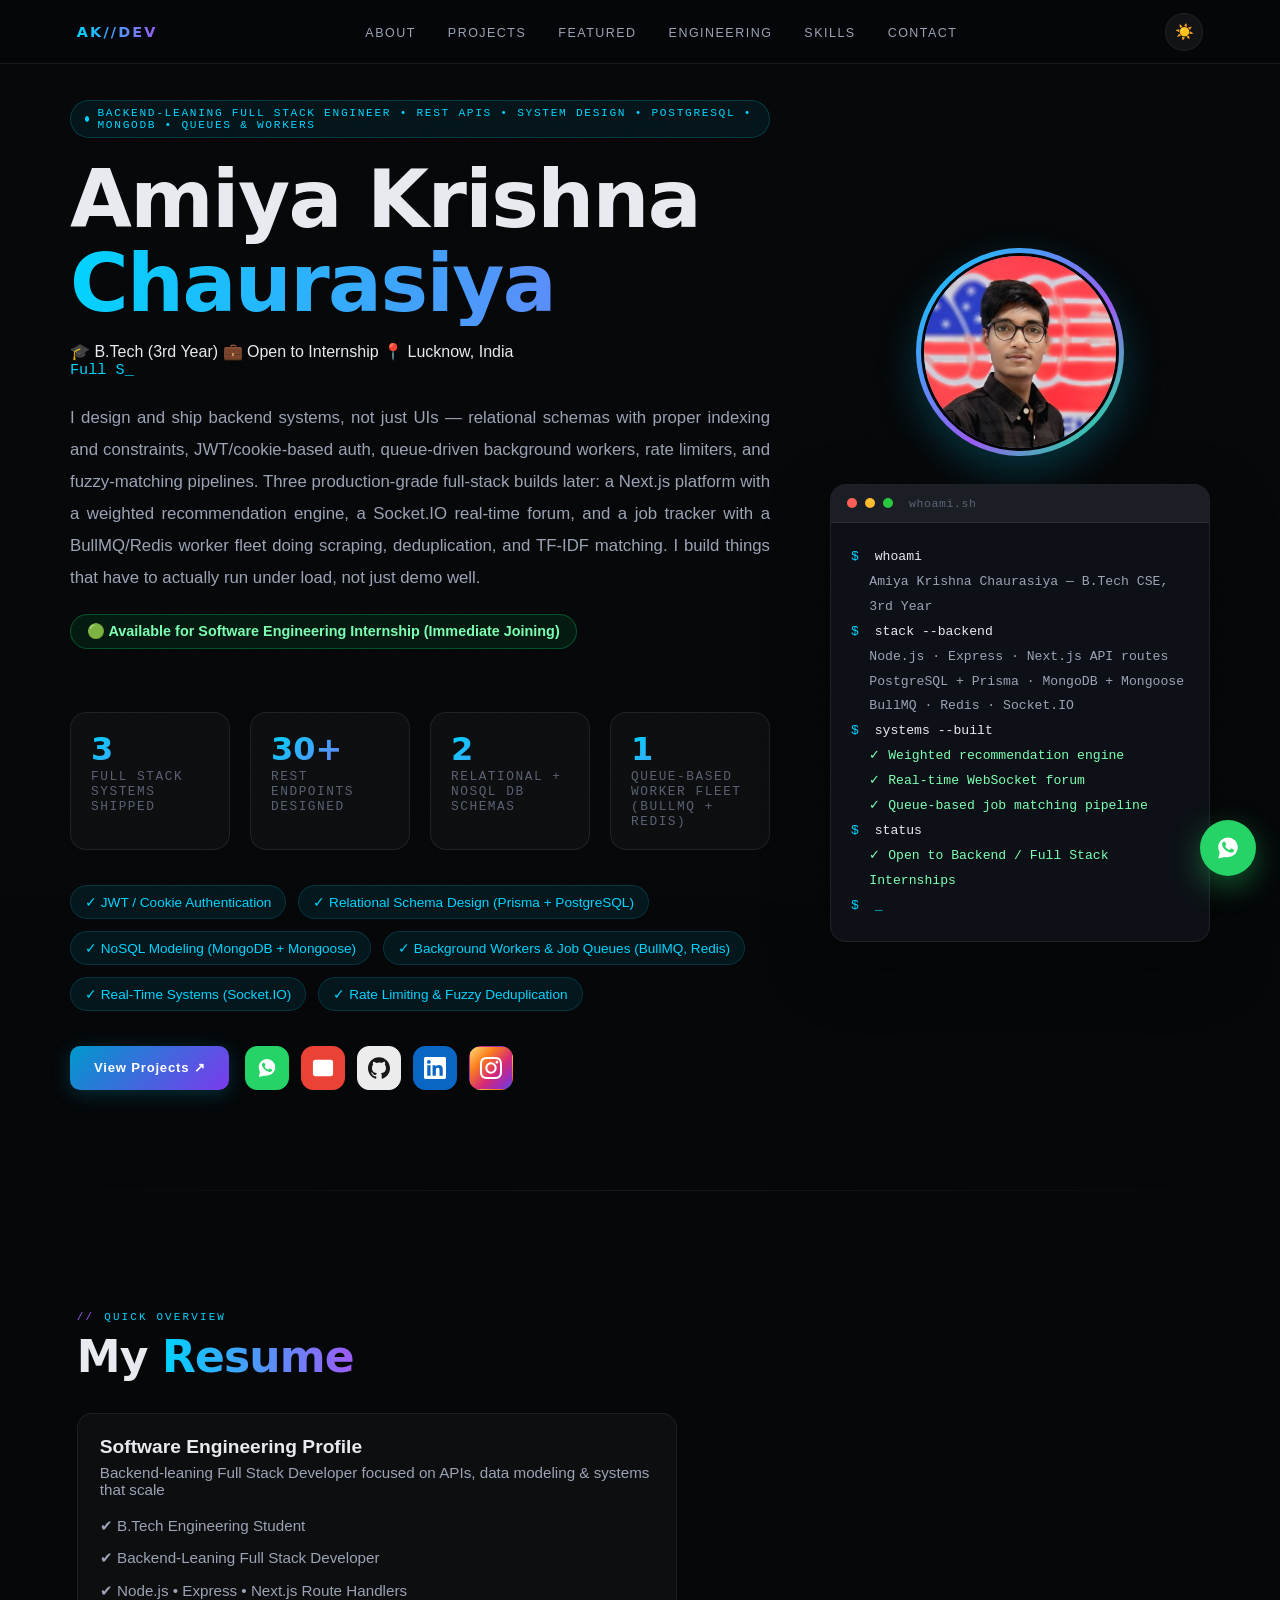
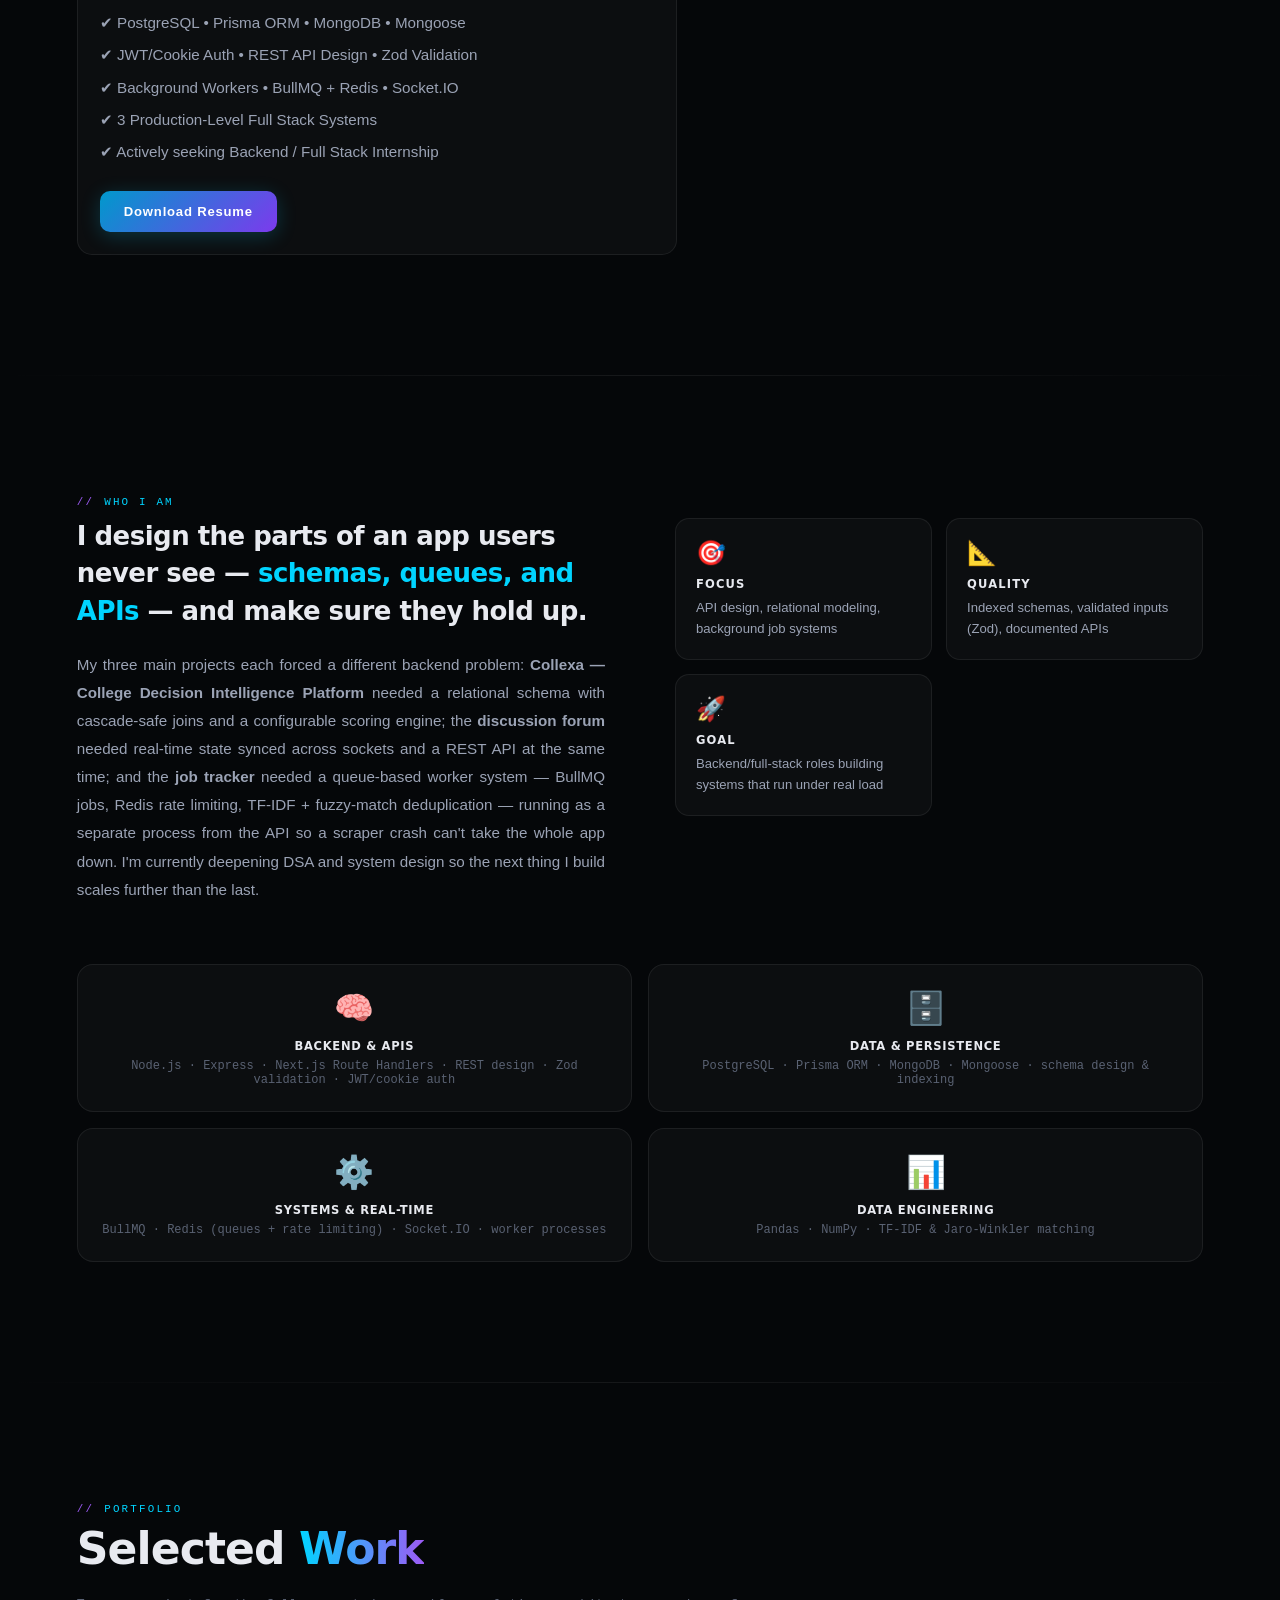
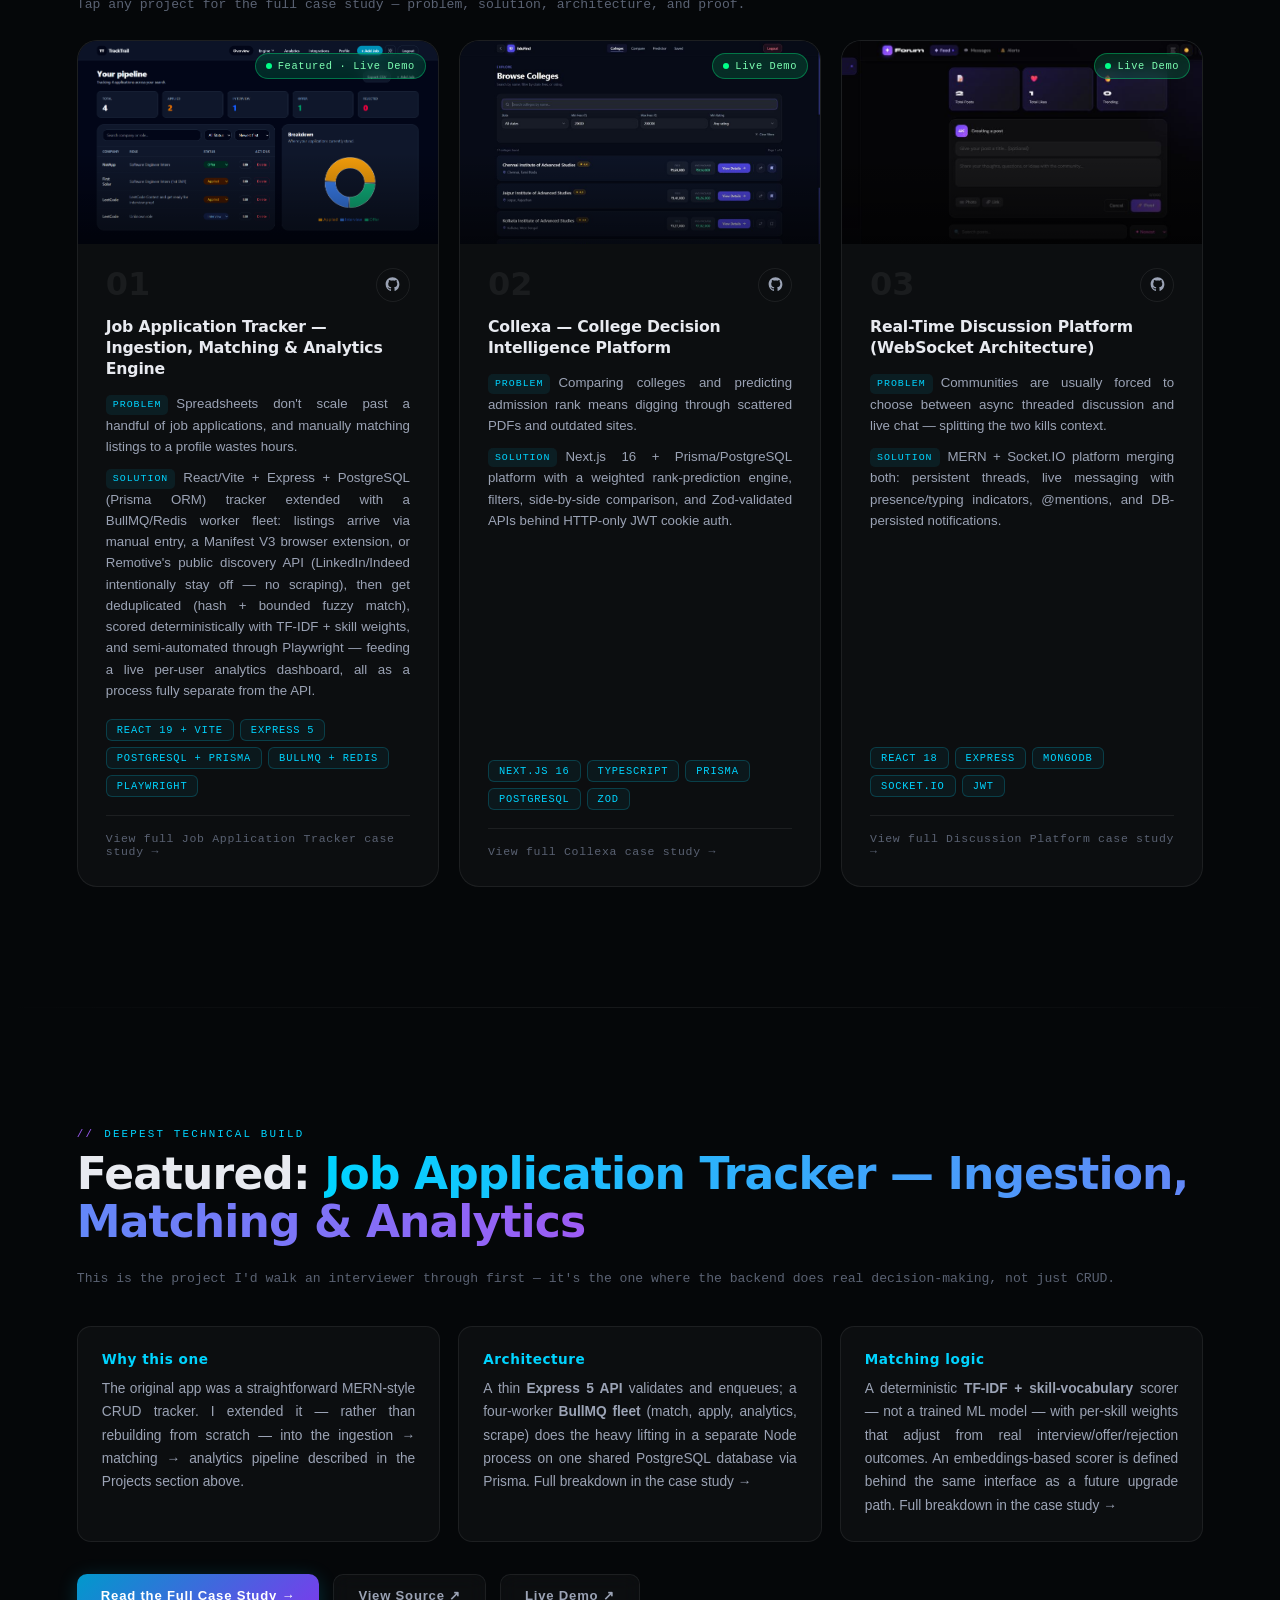
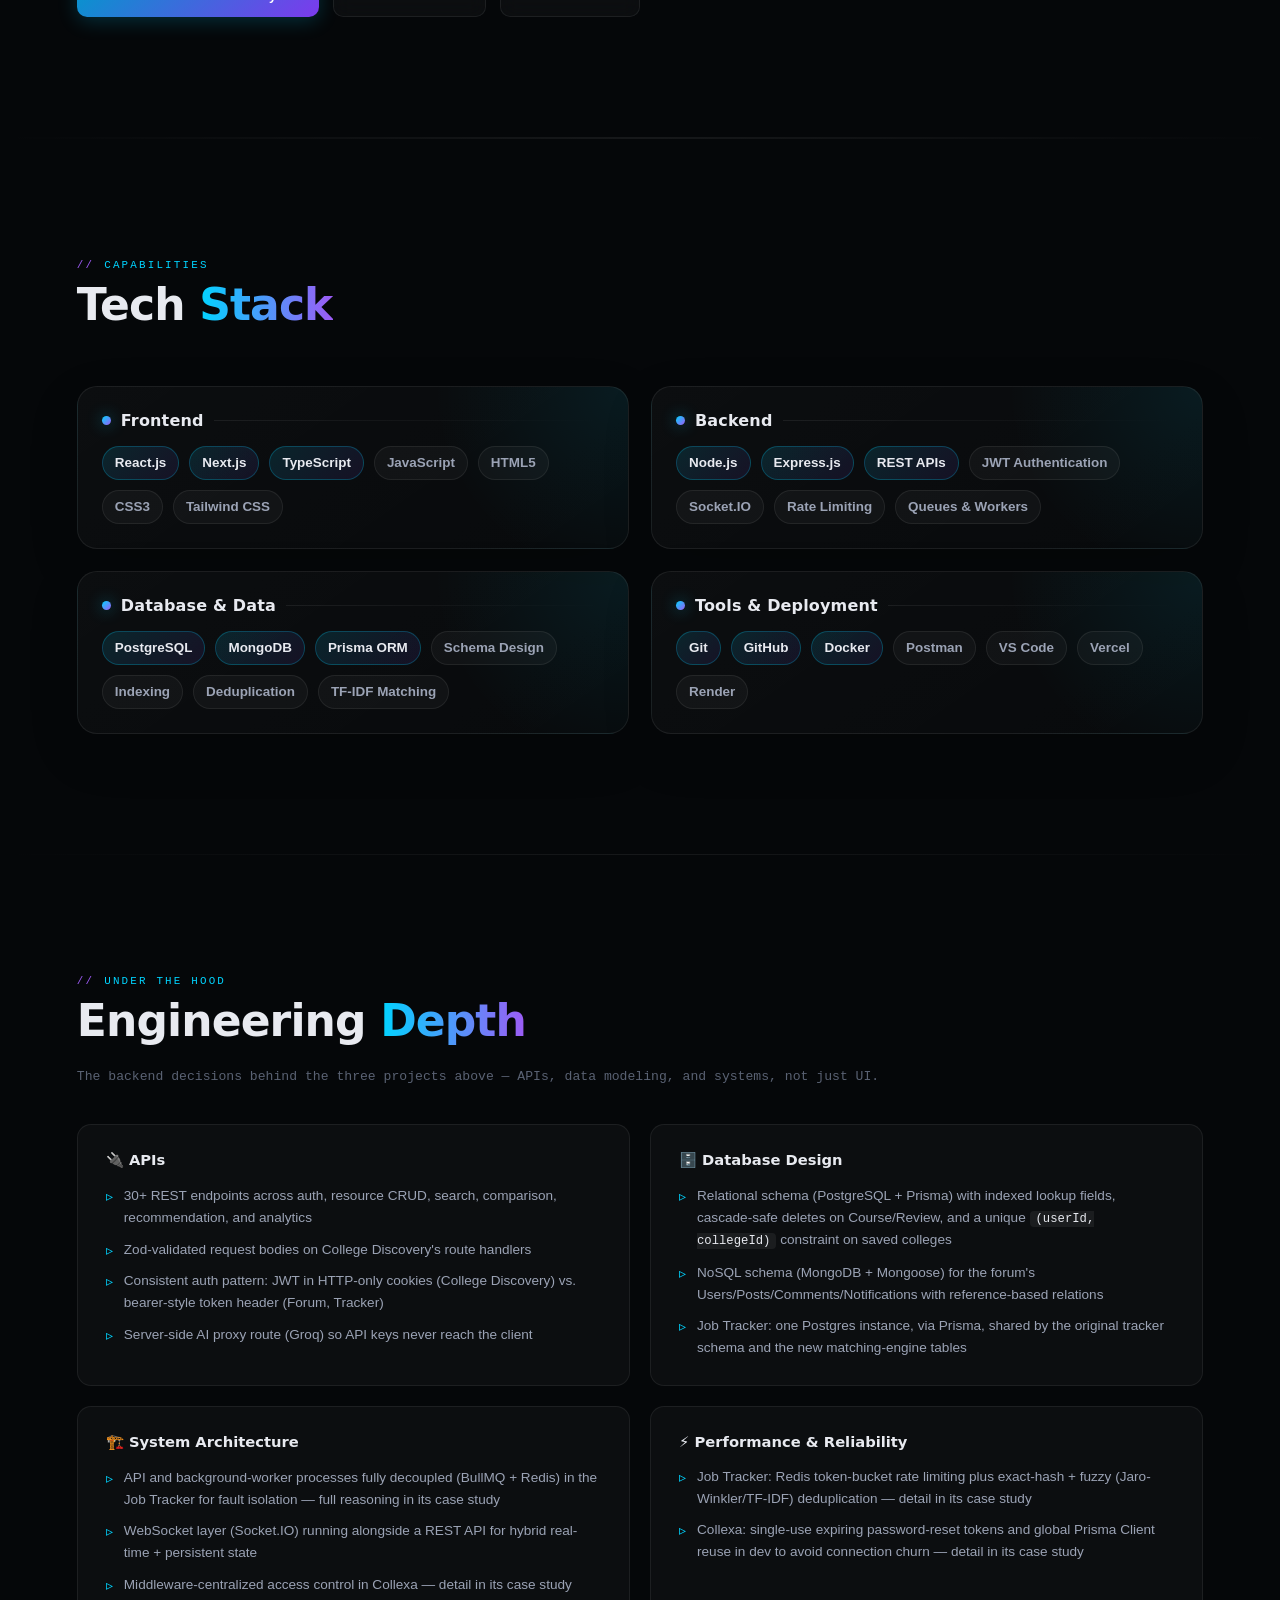
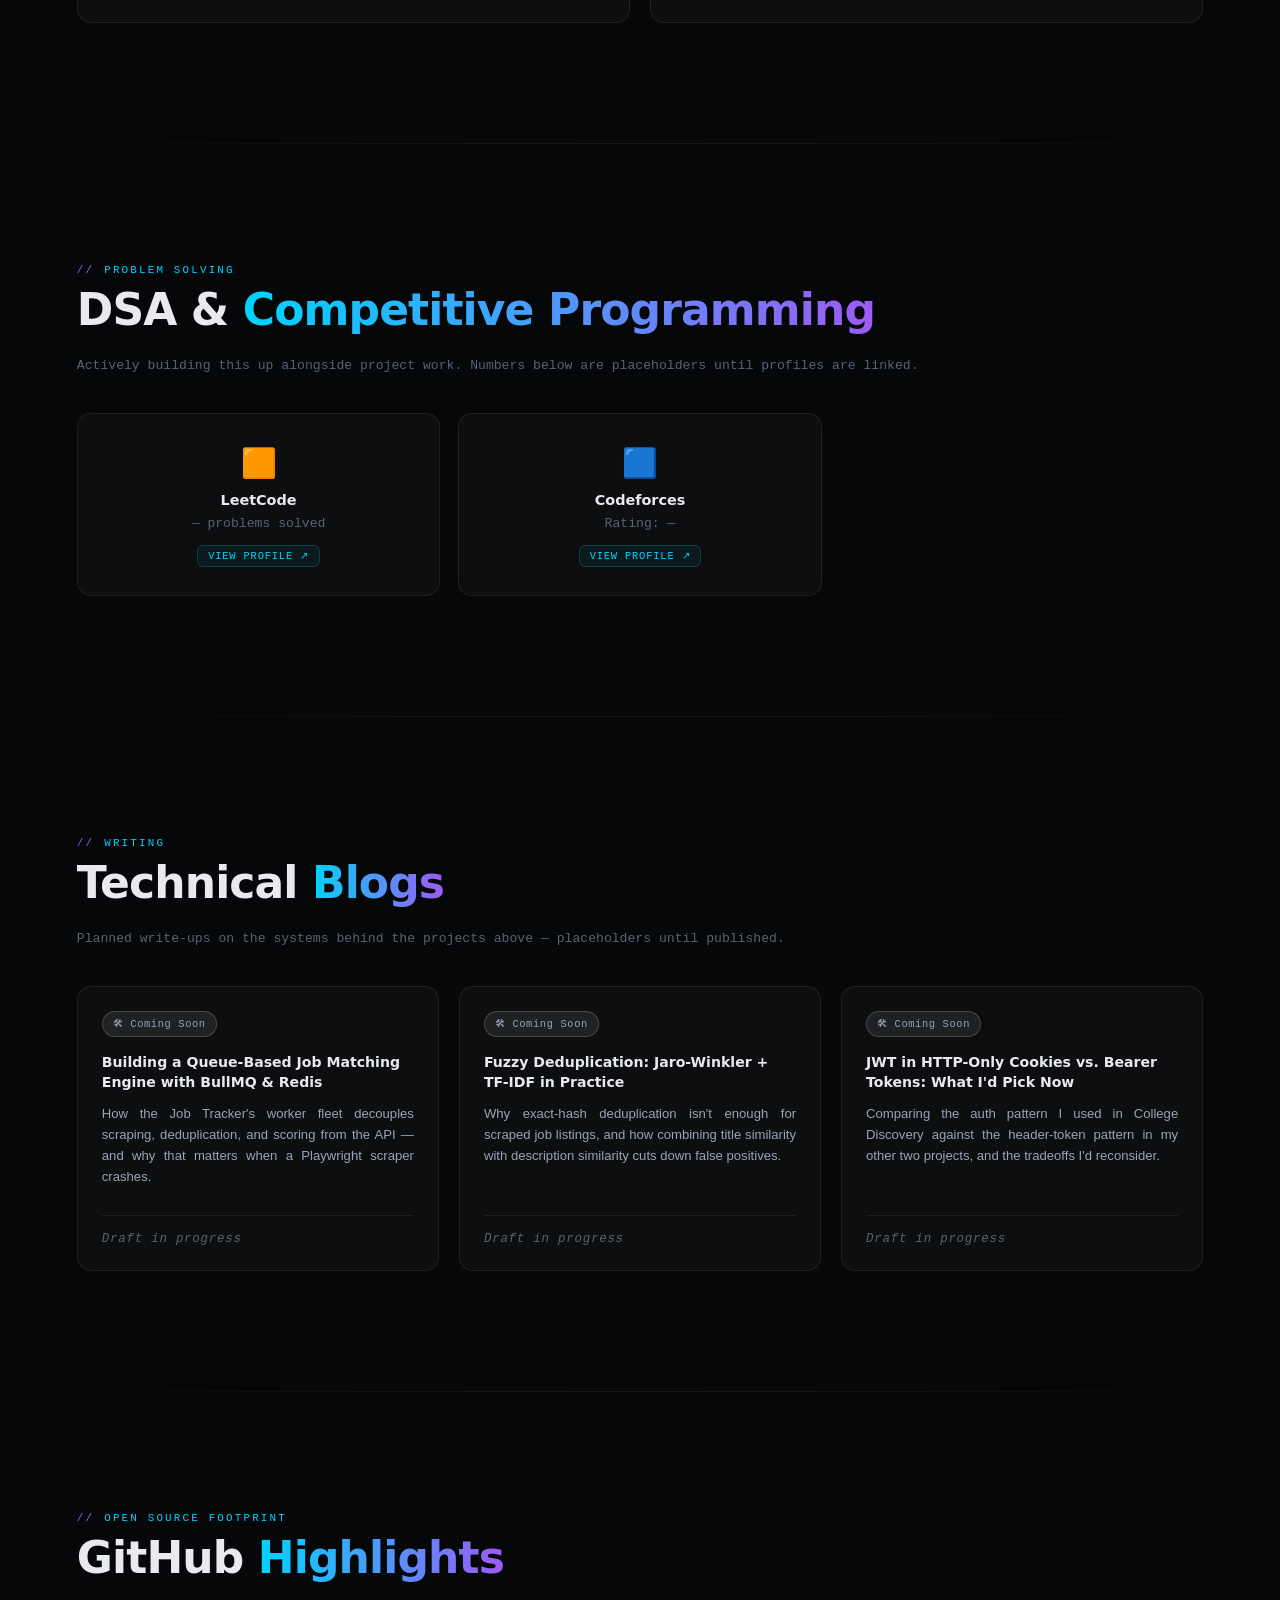
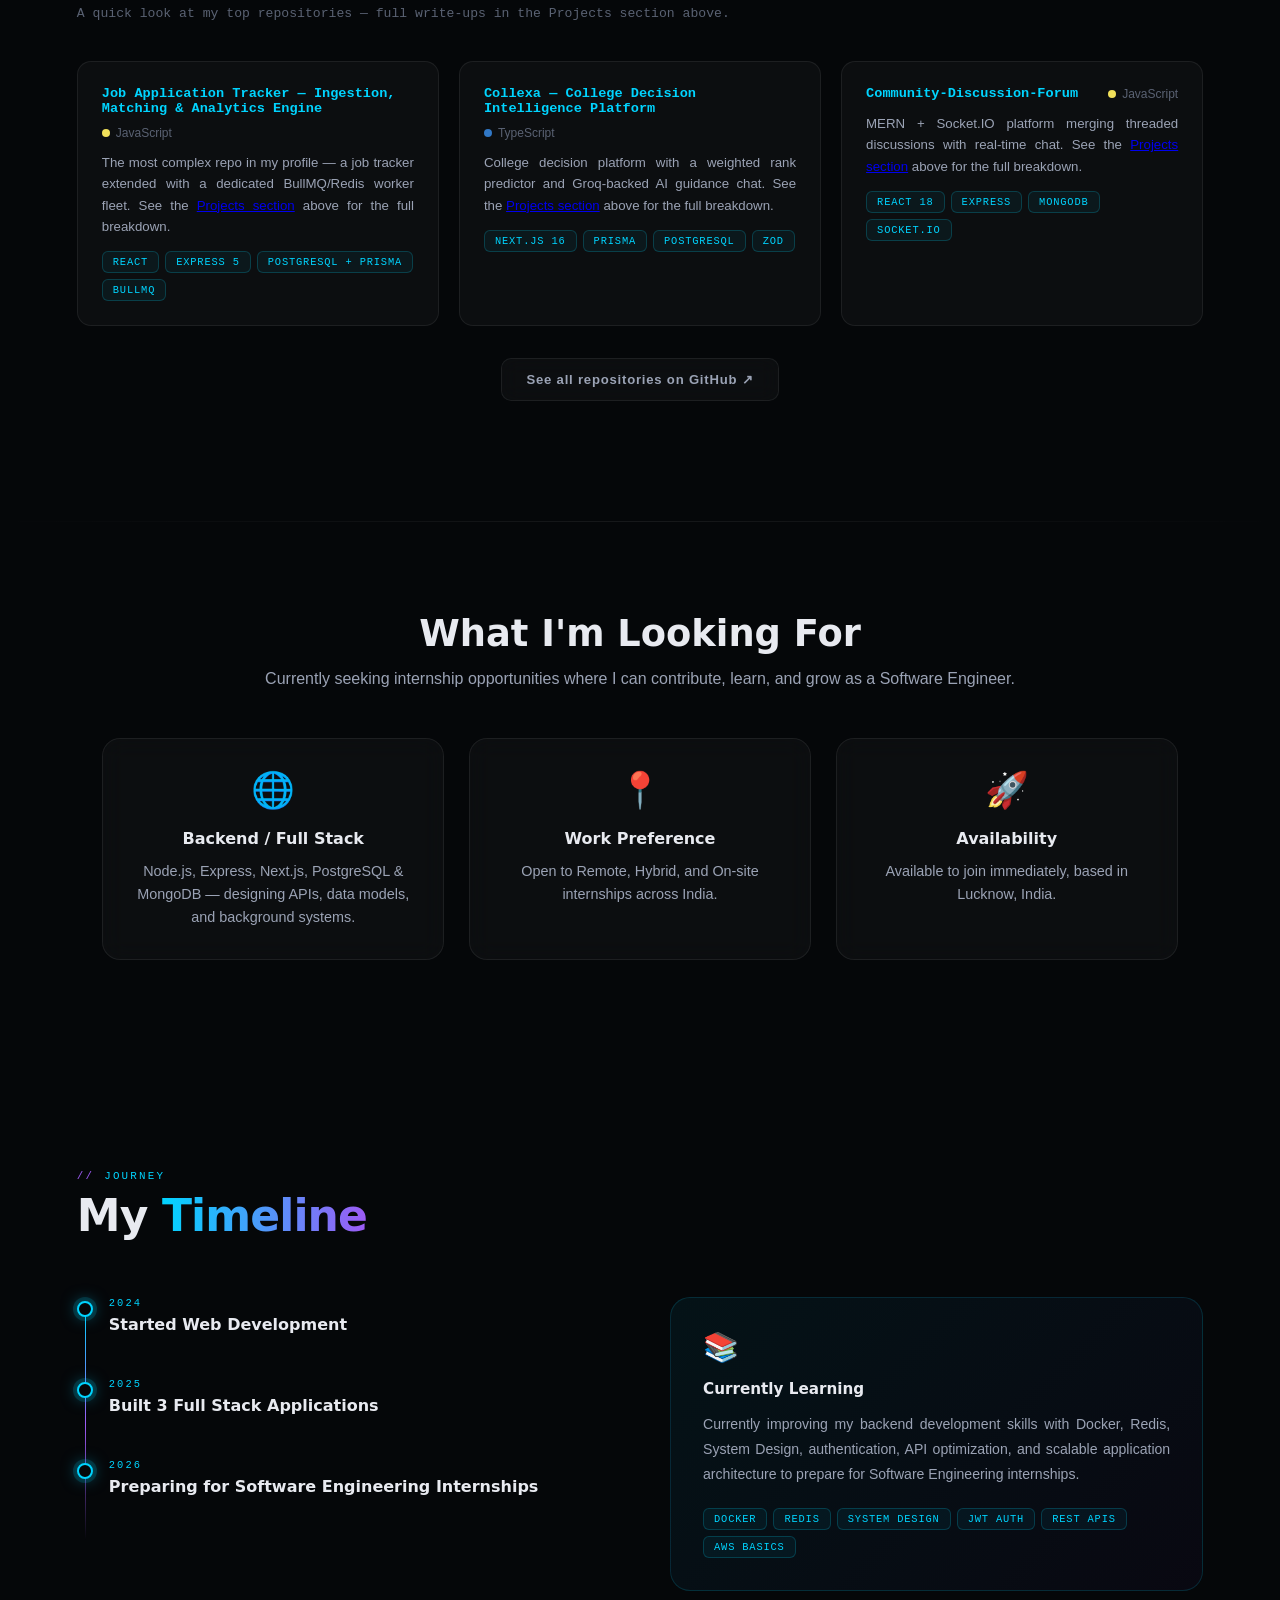
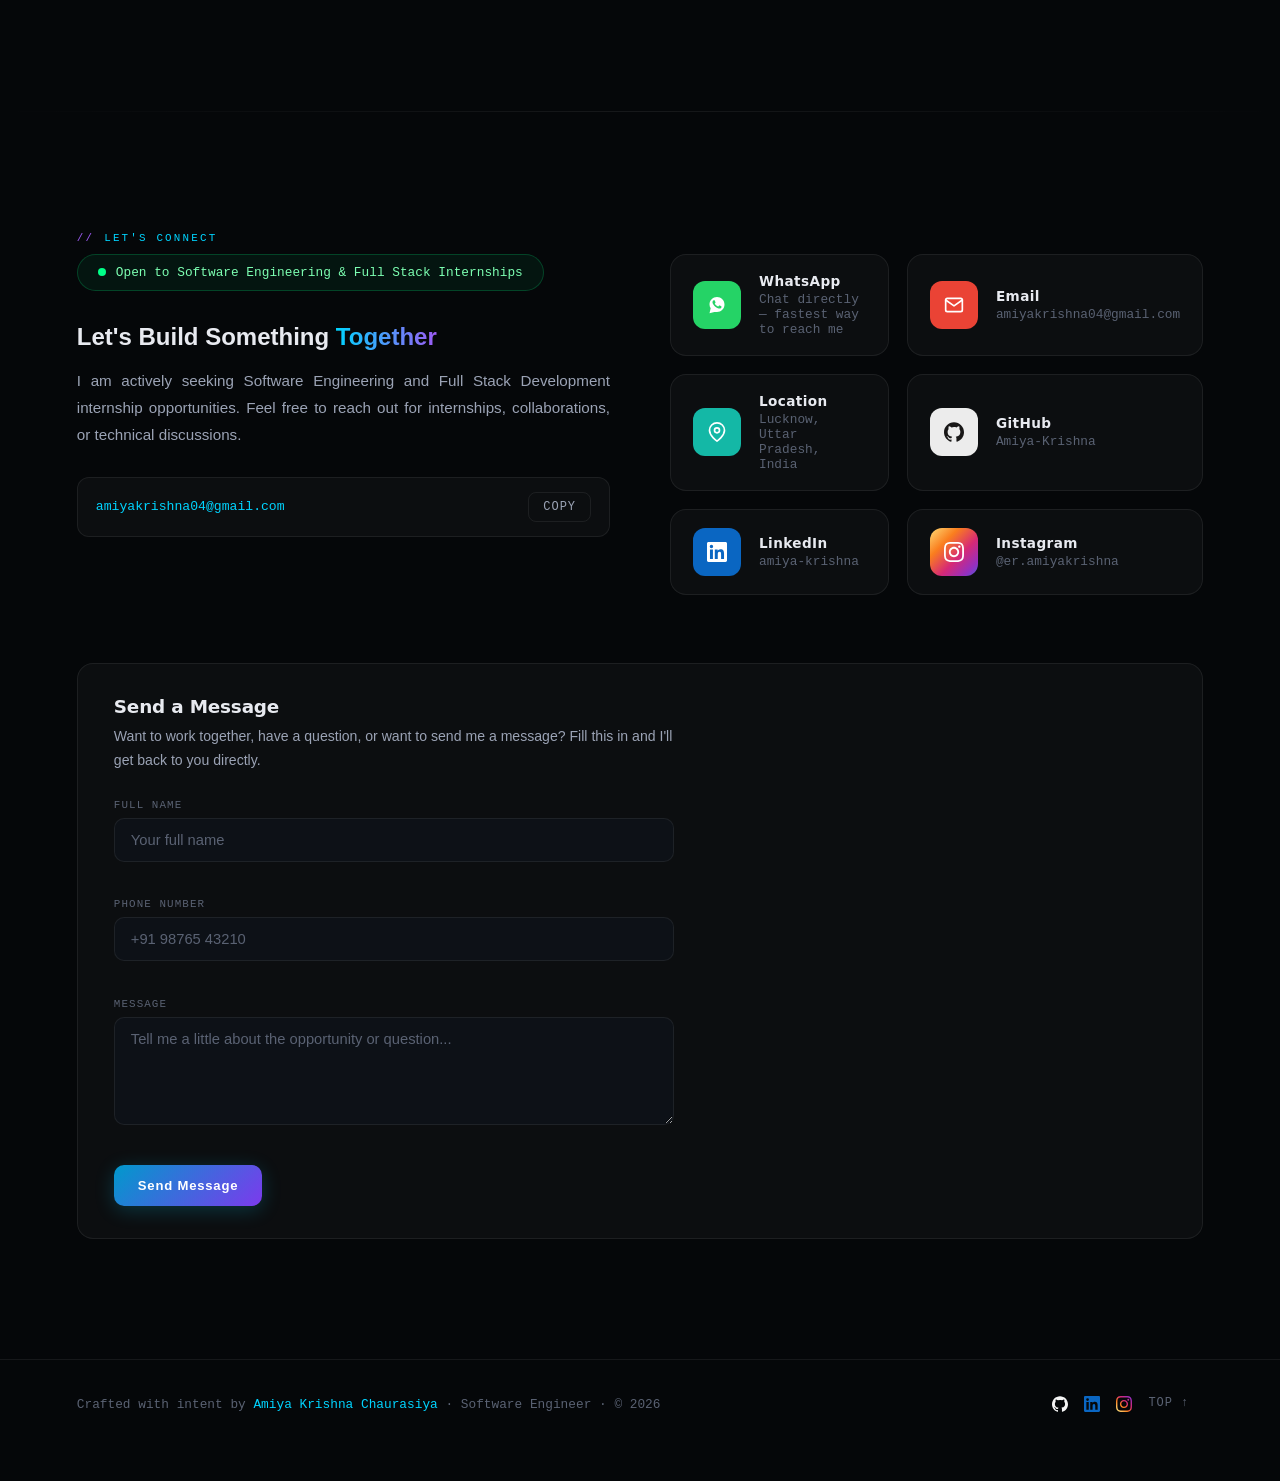
==== commit 72b8e4d1: "fix: update featured project with verified repository data" ====
--- a/index.html
+++ b/index.html
@@ -494,7 +494,7 @@
 
         <p class="proj-hint reveal">
           Tap any project for the full case study — problem, solution,
-          architecture, and proof. GitHub data pulled live via the GitHub API.
+          architecture, and proof.
         </p>
 
         <div class="proj-grid">
@@ -546,12 +546,14 @@
                 <p>
                   <span class="pitch-label">Solution</span>React/Vite + Express
                   + PostgreSQL (Prisma ORM) tracker extended with a BullMQ/Redis
-                  worker fleet: jobs arrive via manual entry, Gmail inbox
-                  scanning, a Manifest V3 browser extension, or a live discovery
-                  API, then get deduplicated (TF-IDF + Jaro-Winkler), scored by
-                  two matchers, and semi-automated through Playwright — feeding
-                  a live per-user analytics dashboard, all as a process fully
-                  separate from the API.
+                  worker fleet: listings arrive via manual entry, a Manifest V3
+                  browser extension, or Remotive's public discovery API
+                  (LinkedIn/Indeed intentionally stay off — no scraping), then
+                  get deduplicated (hash + bounded fuzzy match), scored
+                  deterministically with TF-IDF + skill weights, and
+                  semi-automated through Playwright — feeding a live per-user
+                  analytics dashboard, all as a process fully separate from the
+                  API.
                 </p>
               </div>
 
@@ -737,19 +739,21 @@
           <div class="featured-card reveal">
             <h3>Architecture</h3>
             <p>
-              A thin <strong>Express 5 API</strong> and a five-worker
-              <strong>BullMQ fleet</strong> (ingest, match, apply, analytics,
-              scrape) run as separate Node processes on one shared PostgreSQL
-              database via Prisma. Full breakdown in the case study →
+              A thin <strong>Express 5 API</strong> validates and enqueues; a
+              four-worker <strong>BullMQ fleet</strong> (match, apply,
+              analytics, scrape) does the heavy lifting in a separate Node
+              process on one shared PostgreSQL database via Prisma. Full
+              breakdown in the case study →
             </p>
           </div>
           <div class="featured-card reveal">
             <h3>Matching logic</h3>
             <p>
-              Two pluggable scorers — a free-tier TF-IDF matcher and an
-              embeddings-based scorer — with per-skill weights that adjust from
-              real interview/offer/rejection outcomes. Full breakdown in the
-              case study →
+              A deterministic <strong>TF-IDF + skill-vocabulary</strong>
+              scorer — not a trained ML model — with per-skill weights
+              that adjust from real interview/offer/rejection outcomes. An
+              embeddings-based scorer is defined behind the same interface as
+              a future upgrade path. Full breakdown in the case study →
             </p>
           </div>
         </div>
@@ -1160,7 +1164,8 @@
         <div class="section-kicker reveal">Open source footprint</div>
         <div class="section-title reveal">GitHub <em>Highlights</em></div>
         <p class="proj-hint reveal">
-          Live data pulled from the GitHub API for my top repositories.
+          A quick look at my top repositories — full write-ups in the
+          Projects section above.
         </p>
 
         <div class="gh-grid">
--- a/style.css
+++ b/style.css
@@ -1293,16 +1293,13 @@
   .hero-terminal { grid-column:1; grid-row:3; }
   .about-grid, .timeline-wrap, .contact-layout { grid-template-columns:1fr; }
   .proj-card { grid-template-columns:1fr; }
-  .nav-links { display:none; }
-  .nav-toggle { display:flex; }
-  .contact-cards { grid-template-columns:1fr; }
-}
-
-/* ── TABLET / LARGE PHONE (768px) ── */
-@media (max-width:768px) {
-  .nav-toggle { display:flex; }
-
+  /* Mobile/tablet nav dropdown: kept in this same breakpoint as the
+     hamburger's display:flex switch above (was previously split across
+     this 900px block and the 768px block below, which left .nav-links
+     stuck at display:none — and therefore unclickable/invisible when
+     opened — for any width between 768px and 900px). */
   .nav-links {
+    display:none;
     position:fixed; top:64px; left:0; right:0;
     flex-direction:column; gap:0;
     background:rgba(5,7,9,0.97);
@@ -1314,14 +1311,19 @@
   }
   [data-theme="light"] .nav-links { background:rgba(240,242,248,0.97); }
 
-  .nav-links.open { max-height:400px; }
+  .nav-links.open { display:flex; max-height:400px; }
 
   .nav-links li { width:100%; text-align:center; }
   .nav-links a {
     display:block; padding:16px 0;
     border-bottom:1px solid var(--border);
   }
-
+  .nav-toggle { display:flex; }
+  .contact-cards { grid-template-columns:1fr; }
+}
+
+/* ── TABLET / LARGE PHONE (768px) ── */
+@media (max-width:768px) {
   .nav-right { gap:1rem; }
 
   section { padding:80px 5%; }
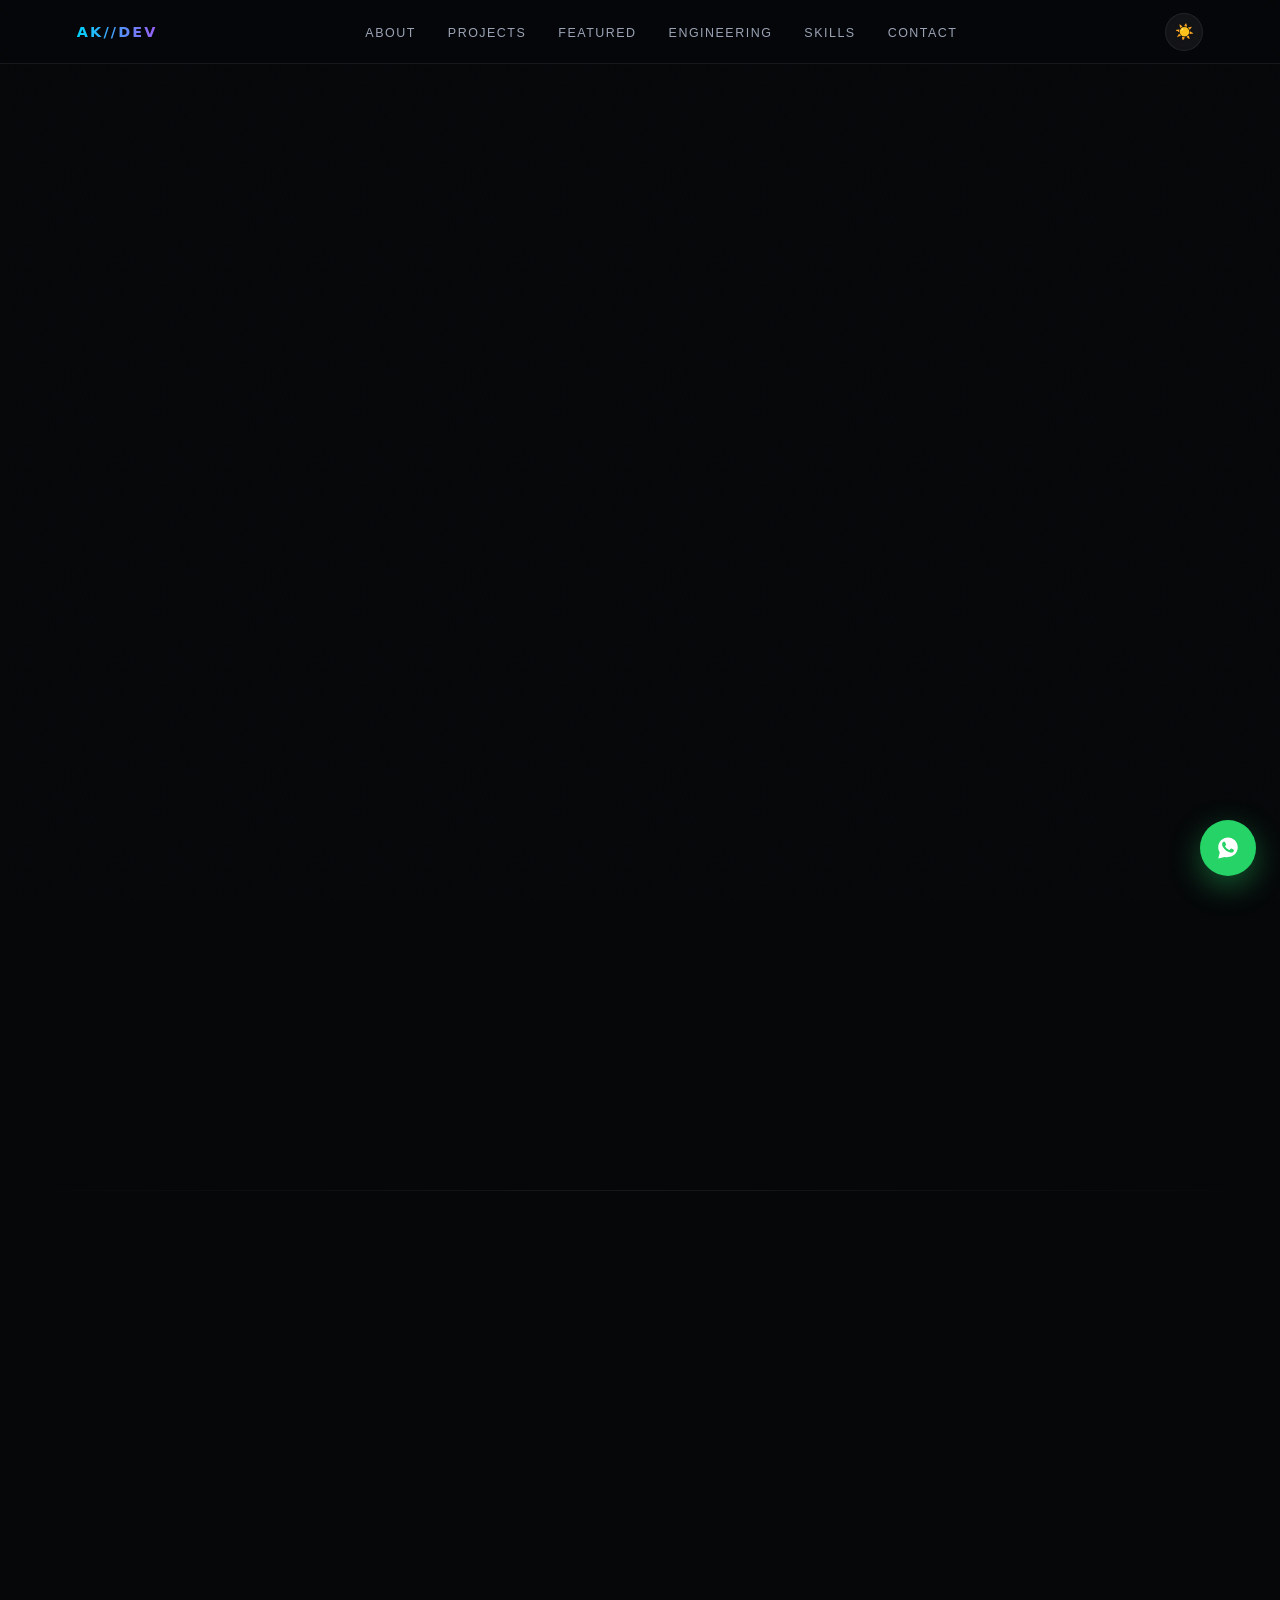
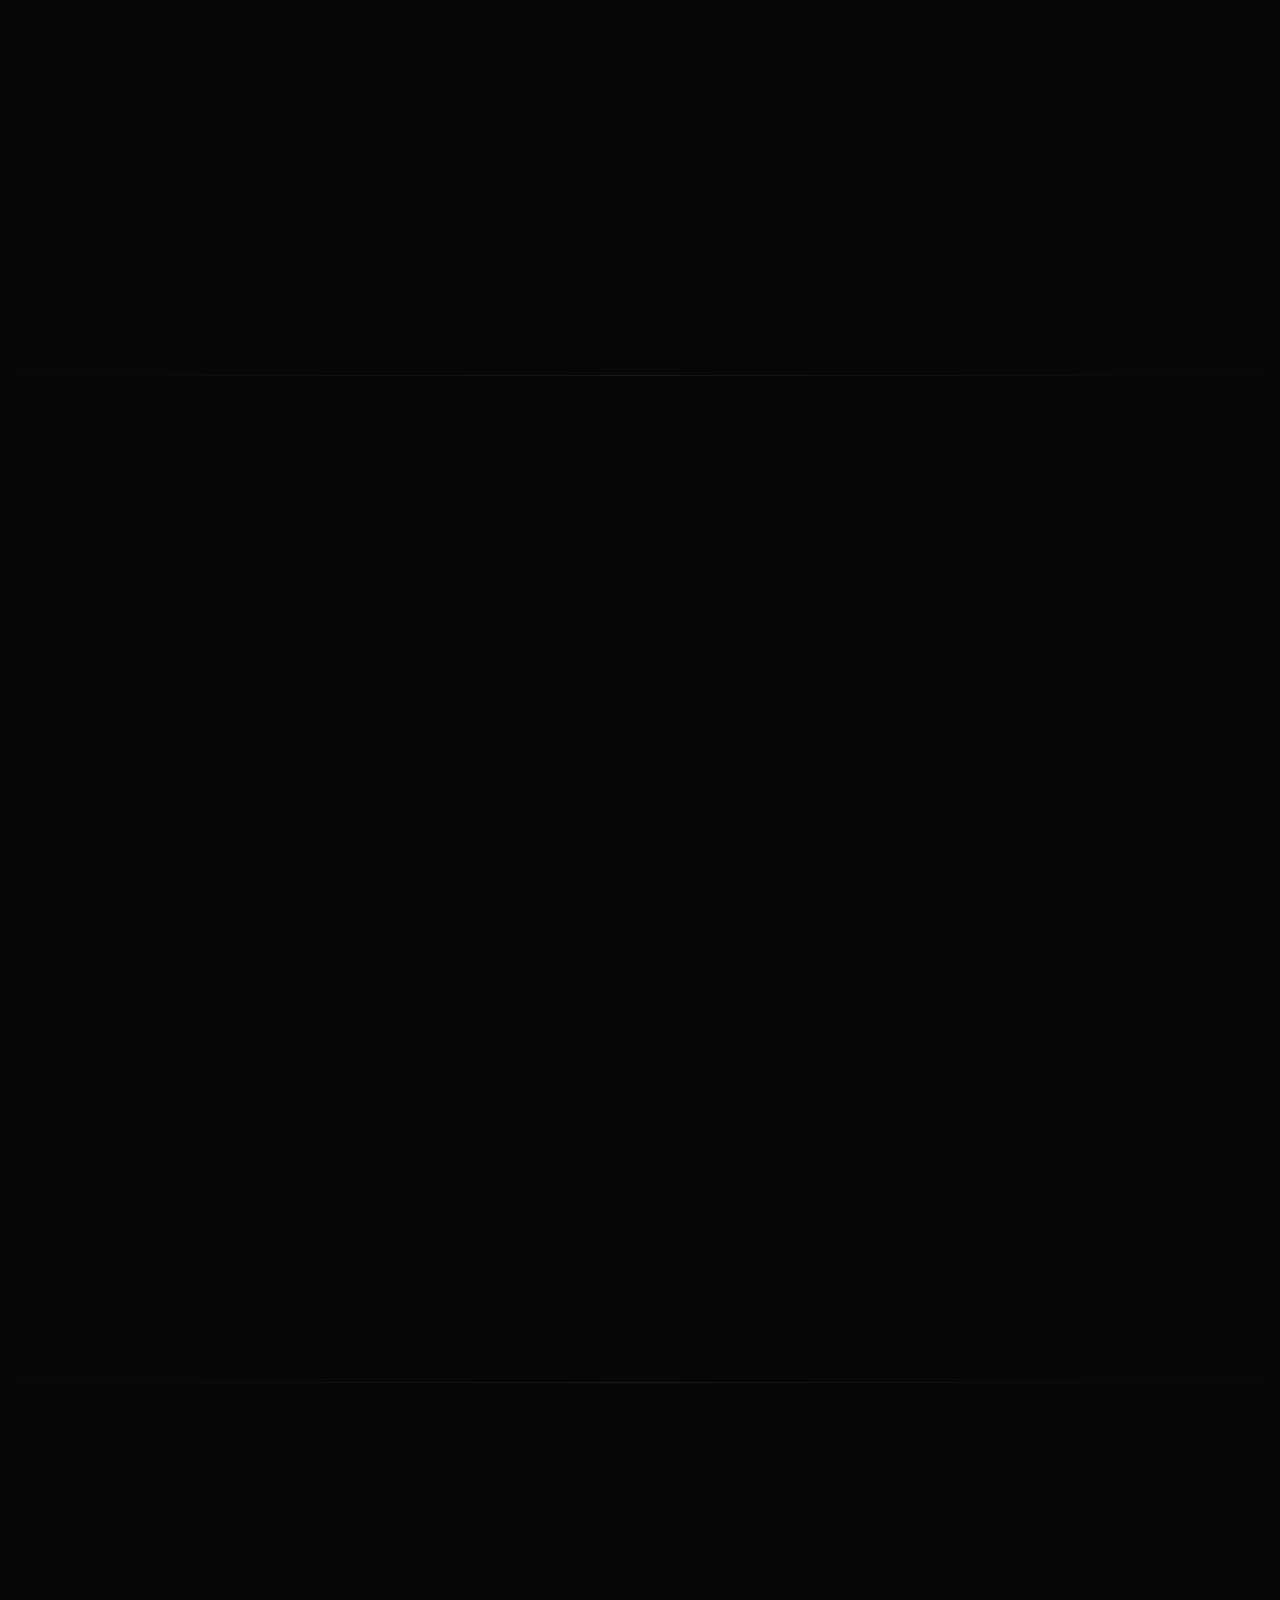
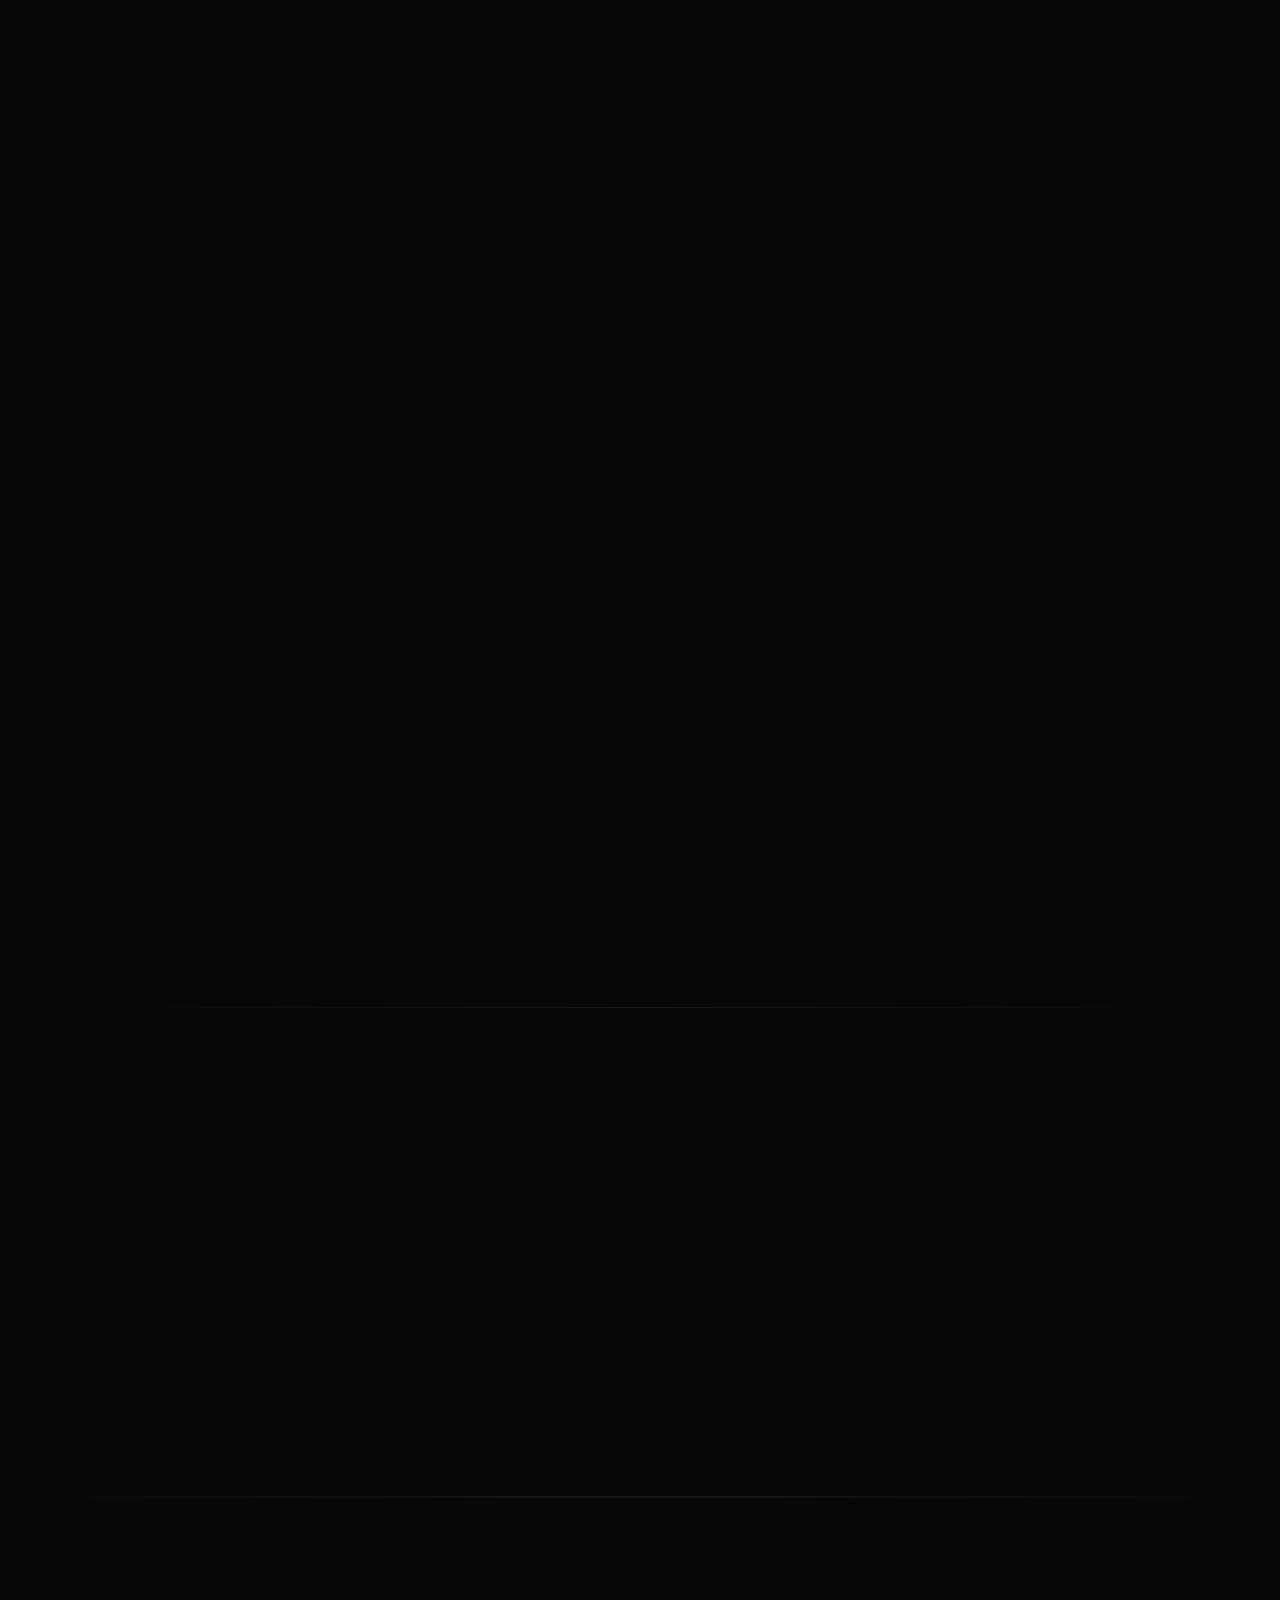
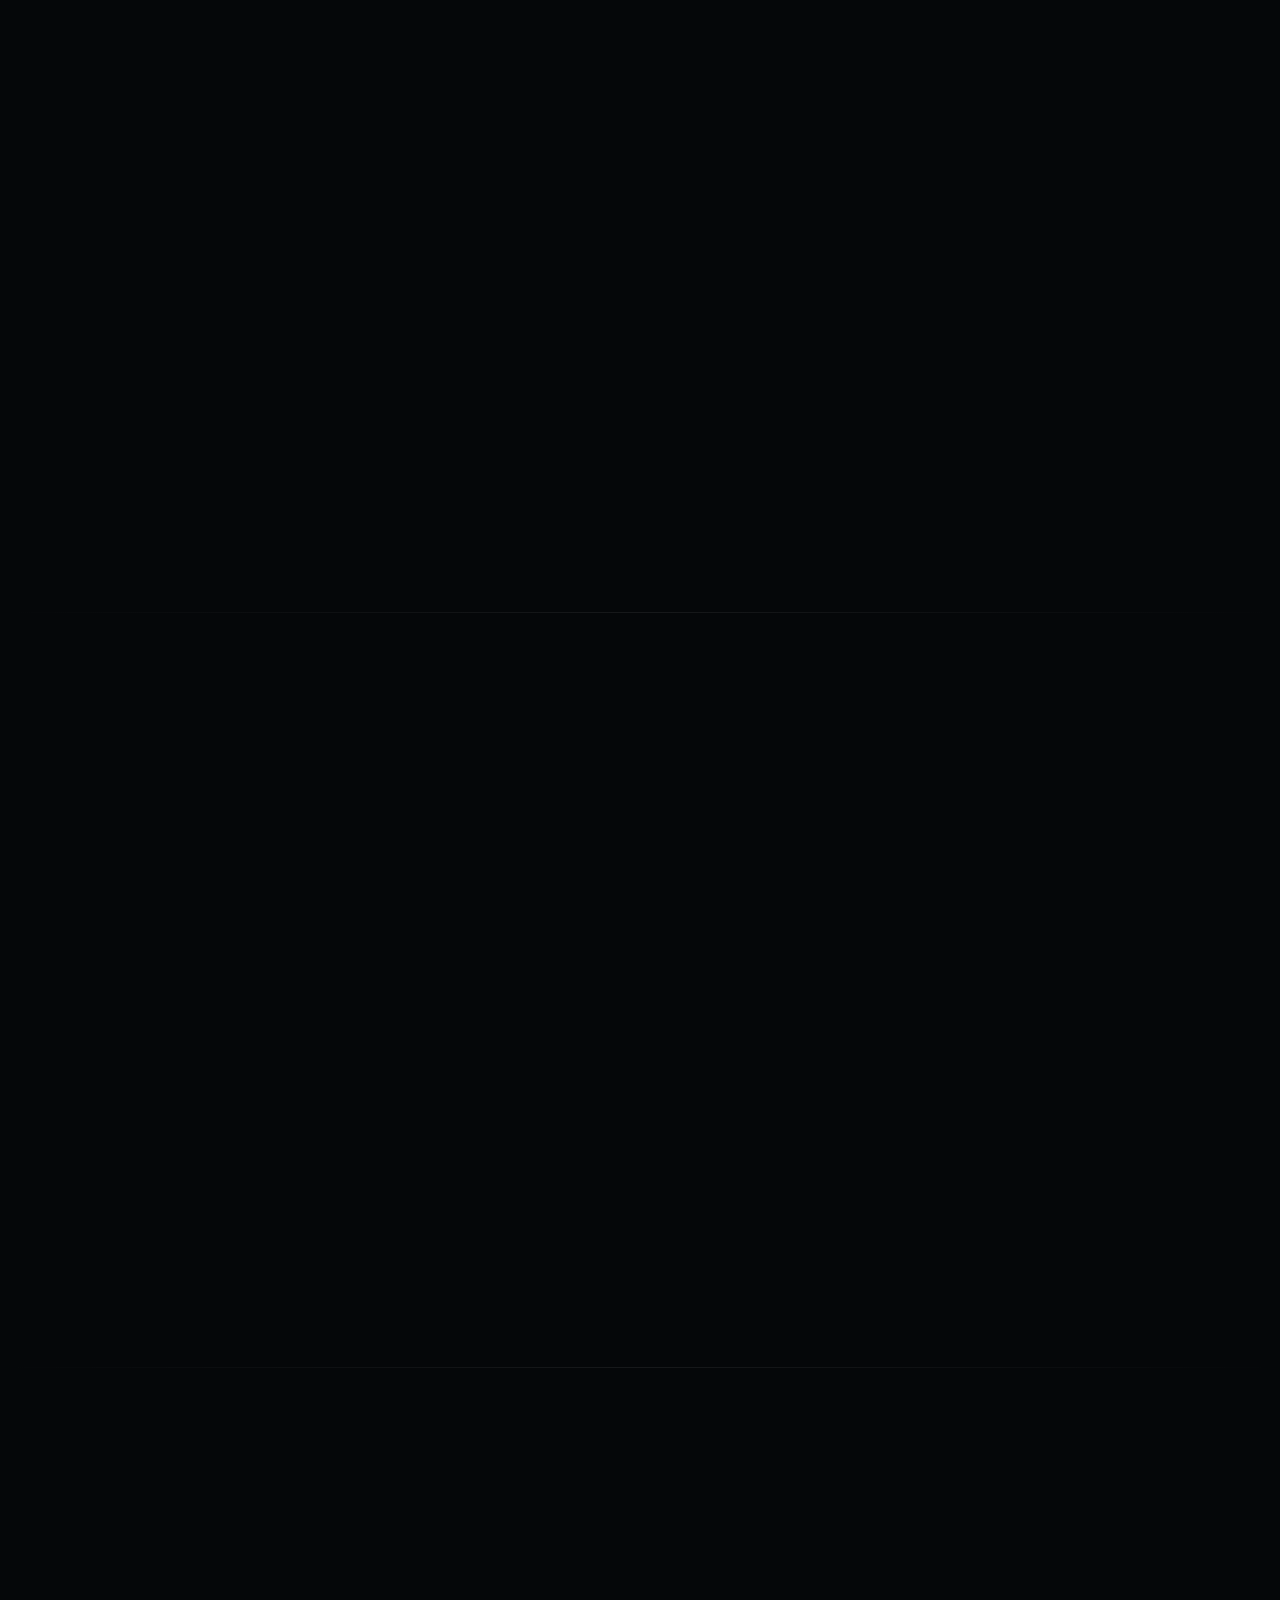
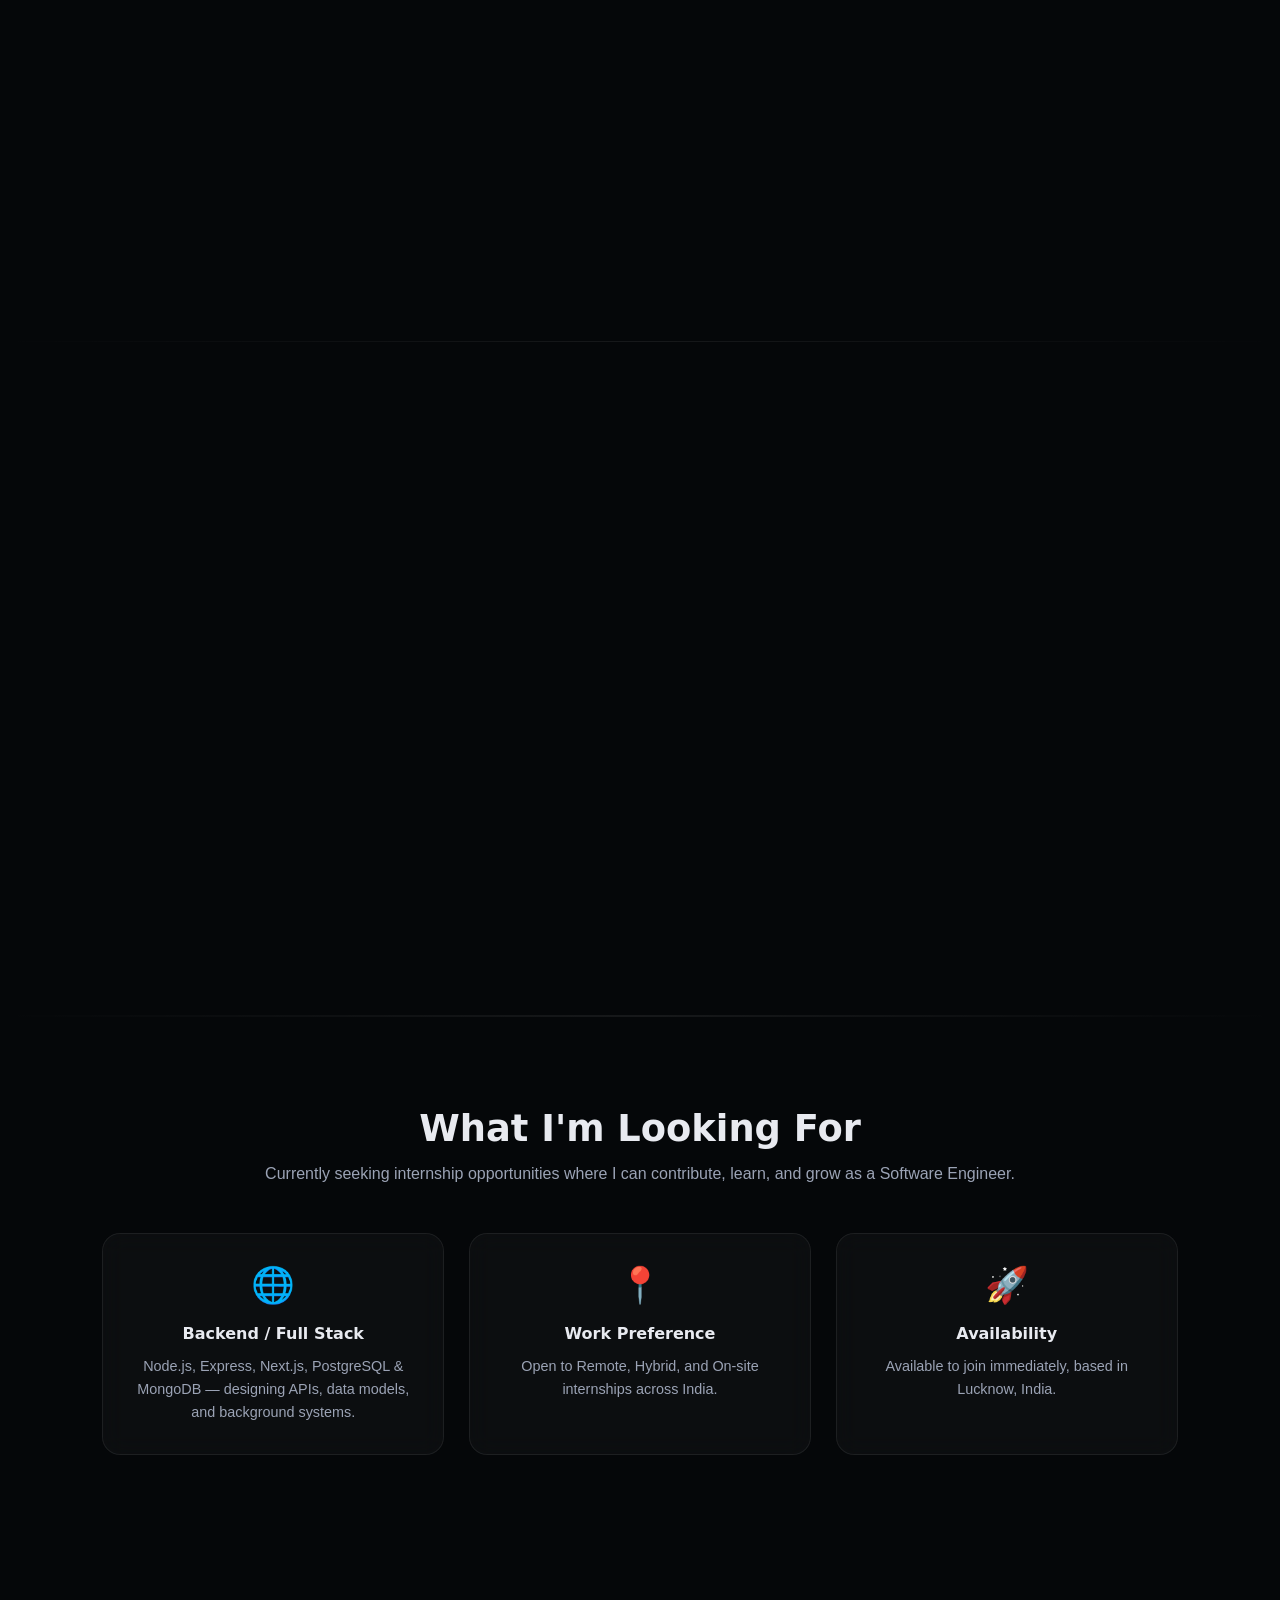
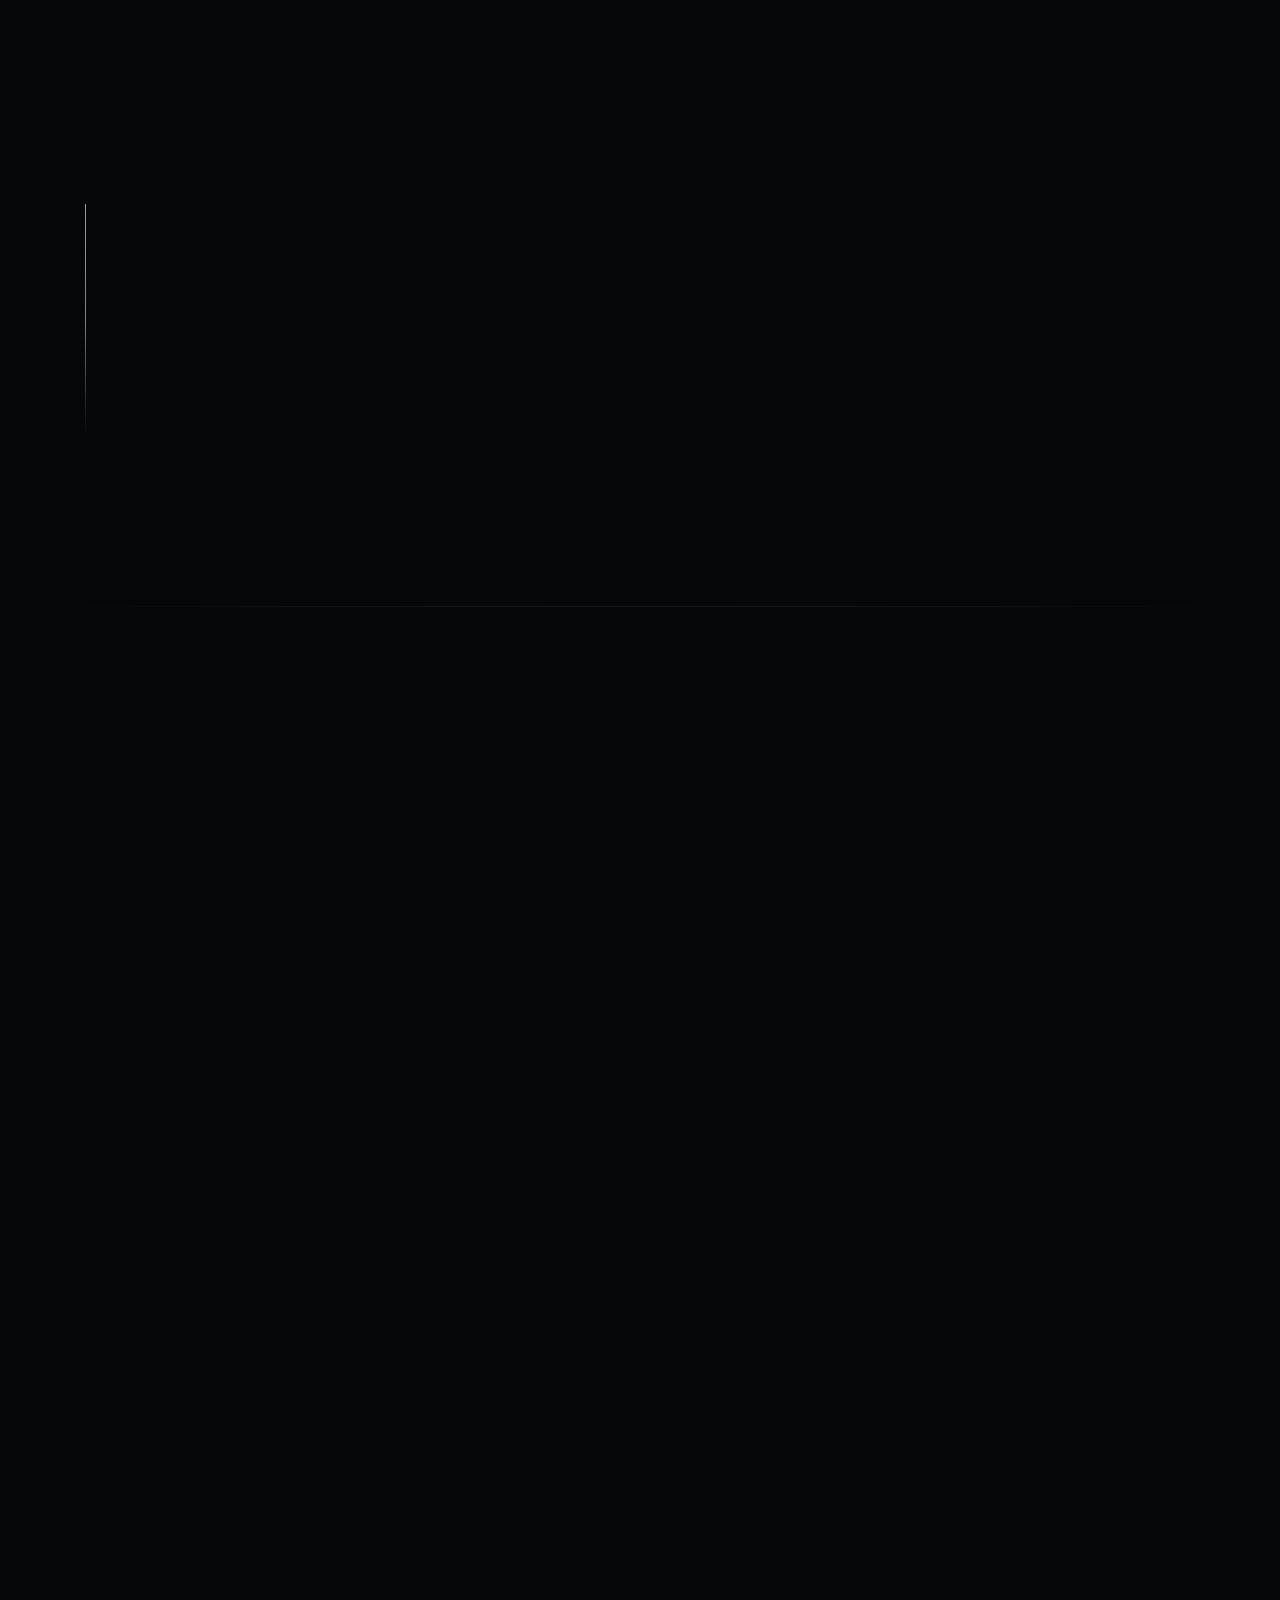
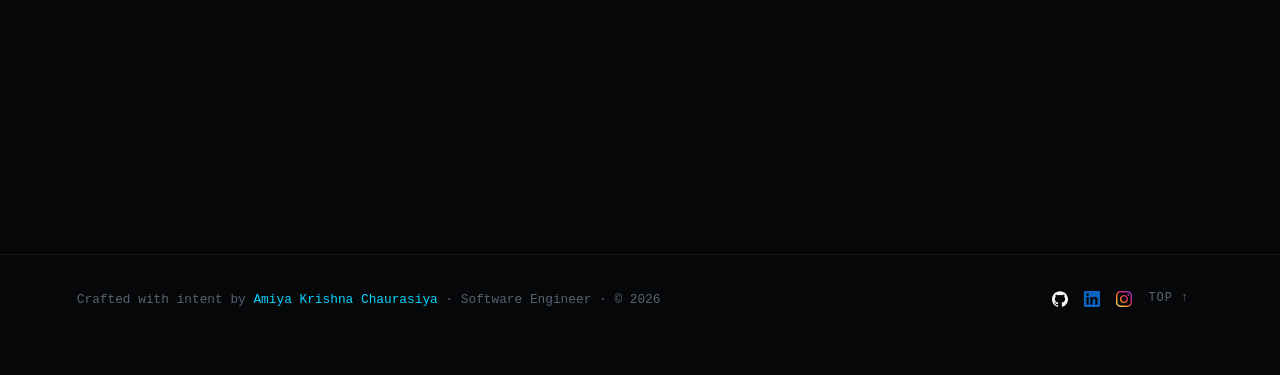
==== commit 4b0d2009: "fix: remove duplicate project content and improve mobile layout" ====
--- a/index.html
+++ b/index.html
@@ -498,7 +498,7 @@
         </p>
 
         <div class="proj-grid">
-          <div class="proj-card reveal" onclick="openModal(0)">
+          <div class="proj-card reveal" onclick="window.location.href='/projects/job-application-tracker.html'" role="link" tabindex="0" aria-label="Open Job Application Tracker case study">
             <div class="proj-thumb">
               <img
                 src="assets/projects/tracker-dashboard.jpg"
@@ -574,7 +574,7 @@
             </div>
           </div>
 
-          <div class="proj-card reveal" onclick="openModal(1)">
+          <div class="proj-card reveal" onclick="window.location.href='/projects/collexa.html'" role="link" tabindex="0" aria-label="Open Collexa case study">
             <div class="proj-thumb">
               <img
                 src="assets/projects/college-discovery-list.jpg"
@@ -641,7 +641,7 @@
             </div>
           </div>
 
-          <div class="proj-card reveal" onclick="openModal(2)">
+          <div class="proj-card reveal" onclick="window.location.href='/projects/community-discussion-forum.html'" role="link" tabindex="0" aria-label="Open Real-Time Discussion Platform case study">
             <div class="proj-thumb">
               <img
                 src="assets/projects/forum-dashboard.jpg"
@@ -713,167 +713,34 @@
 
     <div class="divider"></div>
 
-    <!-- ── FEATURED PROJECT DEEP DIVE ── -->
+    <!-- ── FEATURED PROJECT ── -->
     <section id="featured">
       <div class="container">
-        <div class="section-kicker reveal">Deepest technical build</div>
+        <div class="section-kicker reveal">Featured project</div>
         <div class="section-title reveal">
-          Featured:
-          <em>Job Application Tracker — Ingestion, Matching &amp; Analytics</em>
+          Job Application Tracker — <em>Ingestion, Matching &amp; Analytics</em>
         </div>
         <p class="proj-hint reveal">
-          This is the project I'd walk an interviewer through first — it's the
-          one where the backend does real decision-making, not just CRUD.
+          The most backend-heavy project in the portfolio. The complete technical
+          story — architecture, ingestion, deduplication, matching, workers,
+          Gmail outcome signals, automation, analytics, failure handling, and
+          engineering trade-offs — lives in one dedicated case study.
         </p>
-
-        <div class="featured-grid">
-          <div class="featured-card reveal">
-            <h3>Why this one</h3>
-            <p>
-              The original app was a straightforward MERN-style CRUD tracker. I
-              extended it — rather than rebuilding from scratch — into the
-              ingestion → matching → analytics pipeline described in the
-              Projects section above.
-            </p>
-          </div>
-          <div class="featured-card reveal">
-            <h3>Architecture</h3>
-            <p>
-              A thin <strong>Express 5 API</strong> validates and enqueues; a
-              four-worker <strong>BullMQ fleet</strong> (match, apply,
-              analytics, scrape) does the heavy lifting in a separate Node
-              process on one shared PostgreSQL database via Prisma. Full
-              breakdown in the case study →
-            </p>
-          </div>
-          <div class="featured-card reveal">
-            <h3>Matching logic</h3>
-            <p>
-              A deterministic <strong>TF-IDF + skill-vocabulary</strong>
-              scorer — not a trained ML model — with per-skill weights
-              that adjust from real interview/offer/rejection outcomes. An
-              embeddings-based scorer is defined behind the same interface as
-              a future upgrade path. Full breakdown in the case study →
-            </p>
-          </div>
-        </div>
-
         <div class="featured-cta reveal">
-          <a
-            class="btn btn-primary"
-            href="/projects/job-application-tracker.html"
-            >Read the Full Case Study →</a
-          >
-          <a
-            class="btn btn-outline"
-            href="https://github.com/Amiya-Krishna/Automated-Job-Application-Tracking-System-with-Email-Ingestion-and-Analytics-Pipeline"
-            target="_blank"
-            >View Source ↗</a
-          >
-          <a
-            class="btn btn-outline"
-            href="https://job-application-tracker-portal-ten.vercel.app"
-            target="_blank"
-            >Live Demo ↗</a
-          >
+          <a class="btn btn-primary" href="/projects/job-application-tracker.html">
+            Read the Full Case Study →
+          </a>
+          <a class="btn btn-outline"
+             href="https://github.com/Amiya-Krishna/Automated-Job-Application-Tracking-System-with-Email-Ingestion-and-Analytics-Pipeline"
+             target="_blank" rel="noopener">View Source ↗</a>
+          <a class="btn btn-outline"
+             href="https://job-application-tracker-portal-ten.vercel.app"
+             target="_blank" rel="noopener">Live Demo ↗</a>
         </div>
       </div>
     </section>
 
     <div class="divider"></div>
-
-    <!-- Modal -->
-    <div class="modal-overlay" id="modal-overlay" onclick="closeModal(event)">
-      <div class="modal" id="modal-box">
-        <button
-          class="modal-close"
-          onclick="closeModal()"
-          aria-label="Close project details"
-        >
-          ✕
-        </button>
-        <h2 id="modal-title"></h2>
-        <span class="modal-status" id="modal-status"></span>
-
-        <div class="modal-section">
-          <div class="modal-section-label">Problem</div>
-          <p id="modal-problem"></p>
-        </div>
-
-        <div class="modal-section">
-          <div class="modal-section-label">Solution</div>
-          <p id="modal-solution"></p>
-        </div>
-
-        <div class="modal-section">
-          <div class="modal-section-label">Key Features</div>
-          <ul id="modal-desc" class="project-features"></ul>
-        </div>
-
-        <div class="modal-section">
-          <div class="modal-section-label">Architecture & Tech Decisions</div>
-          <ul id="modal-architecture" class="project-features"></ul>
-        </div>
-
-        <div class="modal-section">
-          <div class="modal-section-label">Scaling Considerations</div>
-          <ul id="modal-scaling" class="project-features"></ul>
-        </div>
-
-        <div class="modal-section" id="modal-metrics-wrap">
-          <div class="modal-section-label">Metrics & Scope</div>
-          <div class="metrics-grid" id="modal-metrics"></div>
-        </div>
-
-        <div class="tags" id="modal-tags"></div>
-
-        <div class="modal-gallery" id="modal-gallery"></div>
-
-        <div
-          class="modal-diagram-wrap"
-          id="modal-diagram-wrap"
-          style="display: none"
-        >
-          <div class="modal-section-label">System Architecture</div>
-          <div
-            class="modal-gallery modal-gallery-single"
-            id="modal-diagram"
-          ></div>
-          <div class="modal-diagram-hint">
-            Click the diagram to view it full size
-          </div>
-        </div>
-
-        <div class="modal-video-wrap">
-          <div class="modal-section-label">Demo Video</div>
-          <div class="modal-video-box" id="modal-video-box"></div>
-        </div>
-
-        <div
-          style="margin-top: 24px; display: flex; gap: 12px; flex-wrap: wrap"
-        >
-          <a
-            id="modal-live"
-            target="_blank"
-            rel="noopener"
-            class="btn btn-primary"
-            style="font-size: 0.8rem; padding: 11px 20px"
-          >
-            Live Demo ↗
-          </a>
-
-          <a
-            id="modal-link"
-            target="_blank"
-            rel="noopener"
-            class="btn btn-outline"
-            style="font-size: 0.8rem; padding: 11px 20px"
-          >
-            View Code ↗
-          </a>
-        </div>
-      </div>
-    </div>
 
     <!-- Lightbox: full-size image viewer for gallery/diagram photos -->
     <div
@@ -970,82 +837,41 @@
         <div class="section-kicker reveal">Under the hood</div>
         <div class="section-title reveal">Engineering <em>Depth</em></div>
         <p class="proj-hint reveal">
-          The backend decisions behind the three projects above — APIs, data
-          modeling, and systems, not just UI.
+          Cross-project engineering capabilities. Project-specific implementation
+          details are intentionally kept on the individual case-study pages.
         </p>
 
         <div class="depth-grid">
           <div class="depth-card reveal">
-            <h3>🔌 APIs</h3>
+            <h3>APIs &amp; Backend</h3>
             <ul>
-              <li>
-                30+ REST endpoints across auth, resource CRUD, search,
-                comparison, recommendation, and analytics
-              </li>
-              <li>
-                Zod-validated request bodies on College Discovery's route
-                handlers
-              </li>
-              <li>
-                Consistent auth pattern: JWT in HTTP-only cookies (College
-                Discovery) vs. bearer-style token header (Forum, Tracker)
-              </li>
-              <li>
-                Server-side AI proxy route (Groq) so API keys never reach the
-                client
-              </li>
+              <li>REST API design, validation, authentication, authorization, and error handling</li>
+              <li>Node.js / Express and Next.js server-side development</li>
+              <li>JWT, HTTP-only cookies, middleware, and server-side secrets</li>
             </ul>
           </div>
           <div class="depth-card reveal">
-            <h3>🗄️ Database Design</h3>
+            <h3>Data &amp; Persistence</h3>
             <ul>
-              <li>
-                Relational schema (PostgreSQL + Prisma) with indexed lookup
-                fields, cascade-safe deletes on Course/Review, and a unique
-                <code>(userId, collegeId)</code> constraint on saved colleges
-              </li>
-              <li>
-                NoSQL schema (MongoDB + Mongoose) for the forum's
-                Users/Posts/Comments/Notifications with reference-based
-                relations
-              </li>
-              <li>
-                Job Tracker: one Postgres instance, via Prisma, shared by the
-                original tracker schema and the new matching-engine tables
-              </li>
+              <li>PostgreSQL and MongoDB schema design with constraints and indexes</li>
+              <li>Prisma and Mongoose for application-level data access</li>
+              <li>Relational integrity, ownership boundaries, and query-focused modeling</li>
             </ul>
           </div>
           <div class="depth-card reveal">
-            <h3>🏗️ System Architecture</h3>
+            <h3>Distributed &amp; Async Systems</h3>
             <ul>
-              <li>
-                API and background-worker processes fully decoupled (BullMQ +
-                Redis) in the Job Tracker for fault isolation — full reasoning
-                in its case study
-              </li>
-              <li>
-                WebSocket layer (Socket.IO) running alongside a REST API for
-                hybrid real-time + persistent state
-              </li>
-              <li>
-                Middleware-centralized access control in Collexa — detail in its
-                case study
-              </li>
+              <li>Redis-backed queues and background workers for expensive workloads</li>
+              <li>Socket.IO for real-time state alongside conventional REST APIs</li>
+              <li>Rate limiting, retries, backoff, failure isolation, and adapter-based integrations</li>
             </ul>
           </div>
           <div class="depth-card reveal">
-            <h3>⚡ Performance & Reliability</h3>
+            <h3>Engineering Practices</h3>
             <ul>
-              <li>
-                Job Tracker: Redis token-bucket rate limiting plus exact-hash +
-                fuzzy (Jaro-Winkler/TF-IDF) deduplication — detail in its case
-                study
-              </li>
-              <li>
-                Collexa: single-use expiring password-reset tokens and global
-                Prisma Client reuse in dev to avoid connection churn — detail in
-                its case study
-              </li>
+              <li>Single-source case studies based on implemented repository behavior</li>
+              <li>Explicit system constraints instead of overstating unsupported integrations</li>
+              <li>Architecture decisions documented with trade-offs and scaling implications</li>
             </ul>
           </div>
         </div>
@@ -1158,174 +984,7 @@
 
     <div class="divider"></div>
 
-    <!-- ── GITHUB HIGHLIGHTS ── -->
-    <section id="github-highlights">
-      <div class="container">
-        <div class="section-kicker reveal">Open source footprint</div>
-        <div class="section-title reveal">GitHub <em>Highlights</em></div>
-        <p class="proj-hint reveal">
-          A quick look at my top repositories — full write-ups in the
-          Projects section above.
-        </p>
-
-        <div class="gh-grid">
-          <div
-            class="gh-card reveal"
-            role="link"
-            tabindex="0"
-            onclick="
-              window.open(
-                'https://github.com/Amiya-Krishna/Automated-Job-Application-Tracking-System-with-Email-Ingestion-and-Analytics-Pipeline',
-                '_blank',
-                'noopener',
-              )
-            "
-            onkeydown="
-              if (event.key === 'Enter') {
-                window.open(
-                  'https://github.com/Amiya-Krishna/Automated-Job-Application-Tracking-System-with-Email-Ingestion-and-Analytics-Pipeline',
-                  '_blank',
-                  'noopener',
-                );
-              }
-            "
-            aria-label="View Job Application Tracker source code on GitHub"
-          >
-            <div class="gh-card-head">
-              <h3>
-                Job Application Tracker — Ingestion, Matching & Analytics Engine
-              </h3>
-              <span class="gh-lang"
-                ><span class="gh-dot" style="background: #f1e05a"></span
-                >JavaScript</span
-              >
-            </div>
-            <p>
-              The most complex repo in my profile — a job tracker extended with
-              a dedicated BullMQ/Redis worker fleet. See the
-              <a
-                href="#projects"
-                class="text-link"
-                onclick="event.stopPropagation()"
-                >Projects section</a
-              >
-              above for the full breakdown.
-            </p>
-            <div class="tags">
-              <span class="tag">React</span>
-              <span class="tag">Express 5</span>
-              <span class="tag">PostgreSQL + Prisma</span>
-              <span class="tag">BullMQ</span>
-            </div>
-          </div>
-          <div
-            class="gh-card reveal"
-            role="link"
-            tabindex="0"
-            onclick="
-              window.open(
-                'https://github.com/Amiya-Krishna/Collexa-College-Decision-Intelligence-Platform',
-                '_blank',
-                'noopener',
-              )
-            "
-            onkeydown="
-              if (event.key === 'Enter') {
-                window.open(
-                  'https://github.com/Amiya-Krishna/Collexa-College-Decision-Intelligence-Platform',
-                  '_blank',
-                  'noopener',
-                );
-              }
-            "
-            aria-label="View Collexa source code on GitHub"
-          >
-            <div class="gh-card-head">
-              <h3>Collexa — College Decision Intelligence Platform</h3>
-              <span class="gh-lang"
-                ><span class="gh-dot" style="background: #3178c6"></span
-                >TypeScript</span
-              >
-            </div>
-            <p>
-              College decision platform with a weighted rank predictor and
-              Groq-backed AI guidance chat. See the
-              <a
-                href="#projects"
-                class="text-link"
-                onclick="event.stopPropagation()"
-                >Projects section</a
-              >
-              above for the full breakdown.
-            </p>
-            <div class="tags">
-              <span class="tag">Next.js 16</span>
-              <span class="tag">Prisma</span>
-              <span class="tag">PostgreSQL</span>
-              <span class="tag">Zod</span>
-            </div>
-          </div>
-          <div
-            class="gh-card reveal"
-            role="link"
-            tabindex="0"
-            onclick="
-              window.open(
-                'https://github.com/Amiya-Krishna/Community-Discussion-Forum-with-Real-Time-Chat',
-                '_blank',
-                'noopener',
-              )
-            "
-            onkeydown="
-              if (event.key === 'Enter') {
-                window.open(
-                  'https://github.com/Amiya-Krishna/Community-Discussion-Forum-with-Real-Time-Chat',
-                  '_blank',
-                  'noopener',
-                );
-              }
-            "
-            aria-label="View Real-Time Discussion Platform source code on GitHub"
-          >
-            <div class="gh-card-head">
-              <h3>Community-Discussion-Forum</h3>
-              <span class="gh-lang"
-                ><span class="gh-dot" style="background: #f1e05a"></span
-                >JavaScript</span
-              >
-            </div>
-            <p>
-              MERN + Socket.IO platform merging threaded discussions with
-              real-time chat. See the
-              <a
-                href="#projects"
-                class="text-link"
-                onclick="event.stopPropagation()"
-                >Projects section</a
-              >
-              above for the full breakdown.
-            </p>
-            <div class="tags">
-              <span class="tag">React 18</span>
-              <span class="tag">Express</span>
-              <span class="tag">MongoDB</span>
-              <span class="tag">Socket.IO</span>
-            </div>
-          </div>
-        </div>
-
-        <div class="gh-cta reveal">
-          <a
-            class="btn btn-outline"
-            href="https://github.com/Amiya-Krishna"
-            target="_blank"
-            >See all repositories on GitHub ↗</a
-          >
-        </div>
-      </div>
-    </section>
-
-    <div class="divider"></div>
+        <div class="divider"></div>
 
     <!-- WHAT I'M LOOKING FOR -->
     <section id="opportunities">
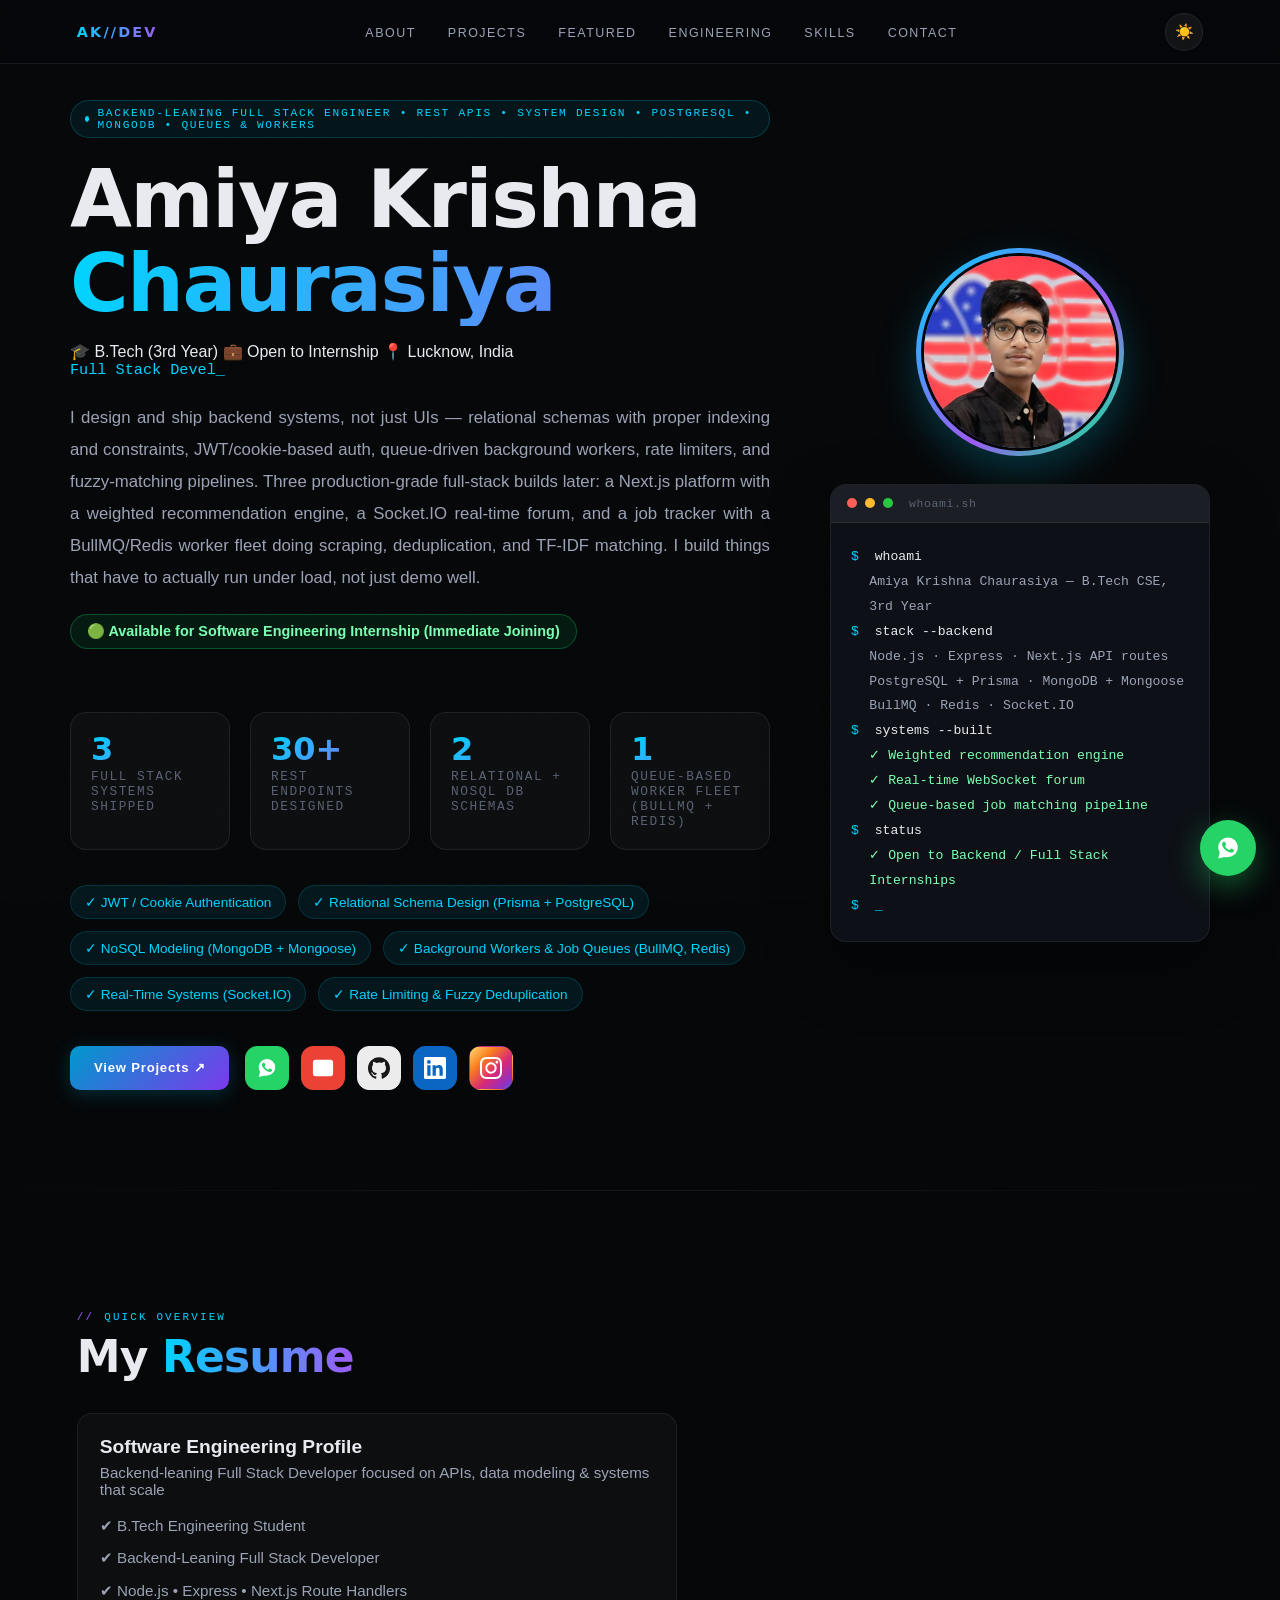
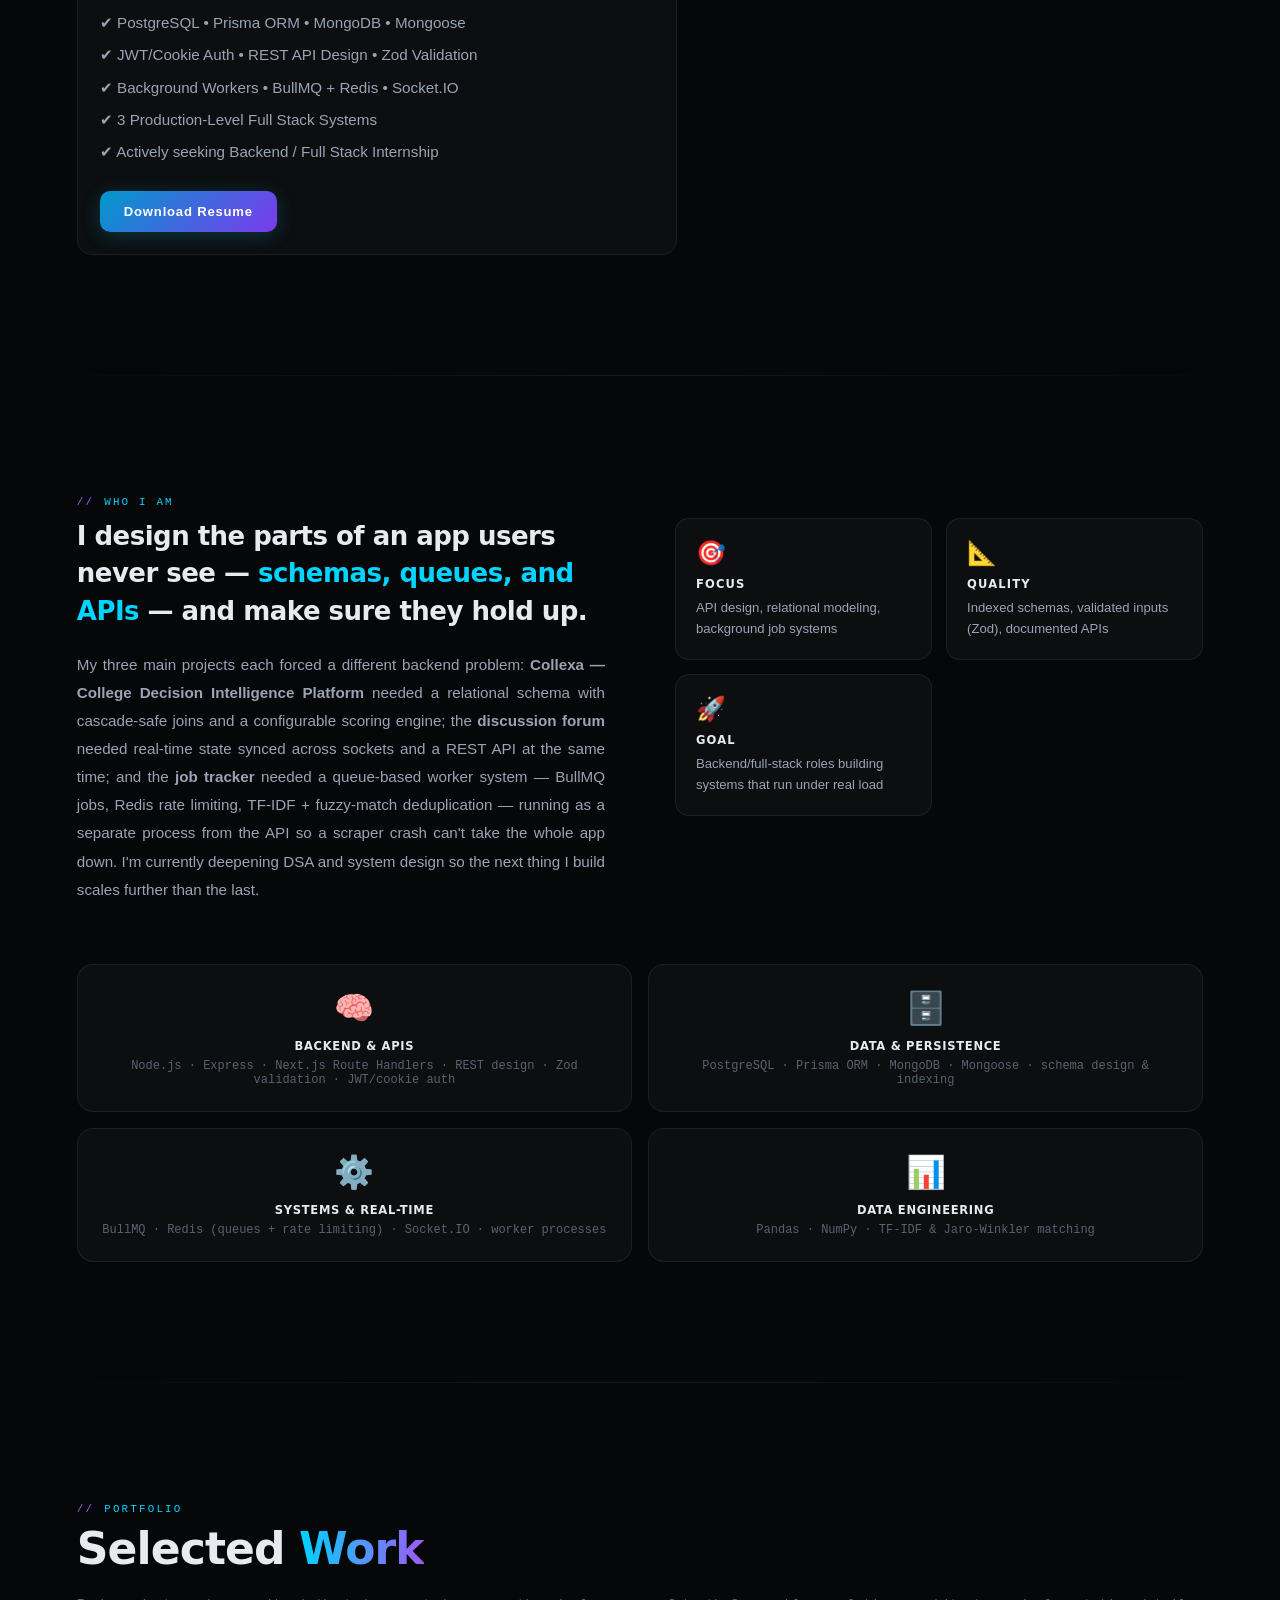
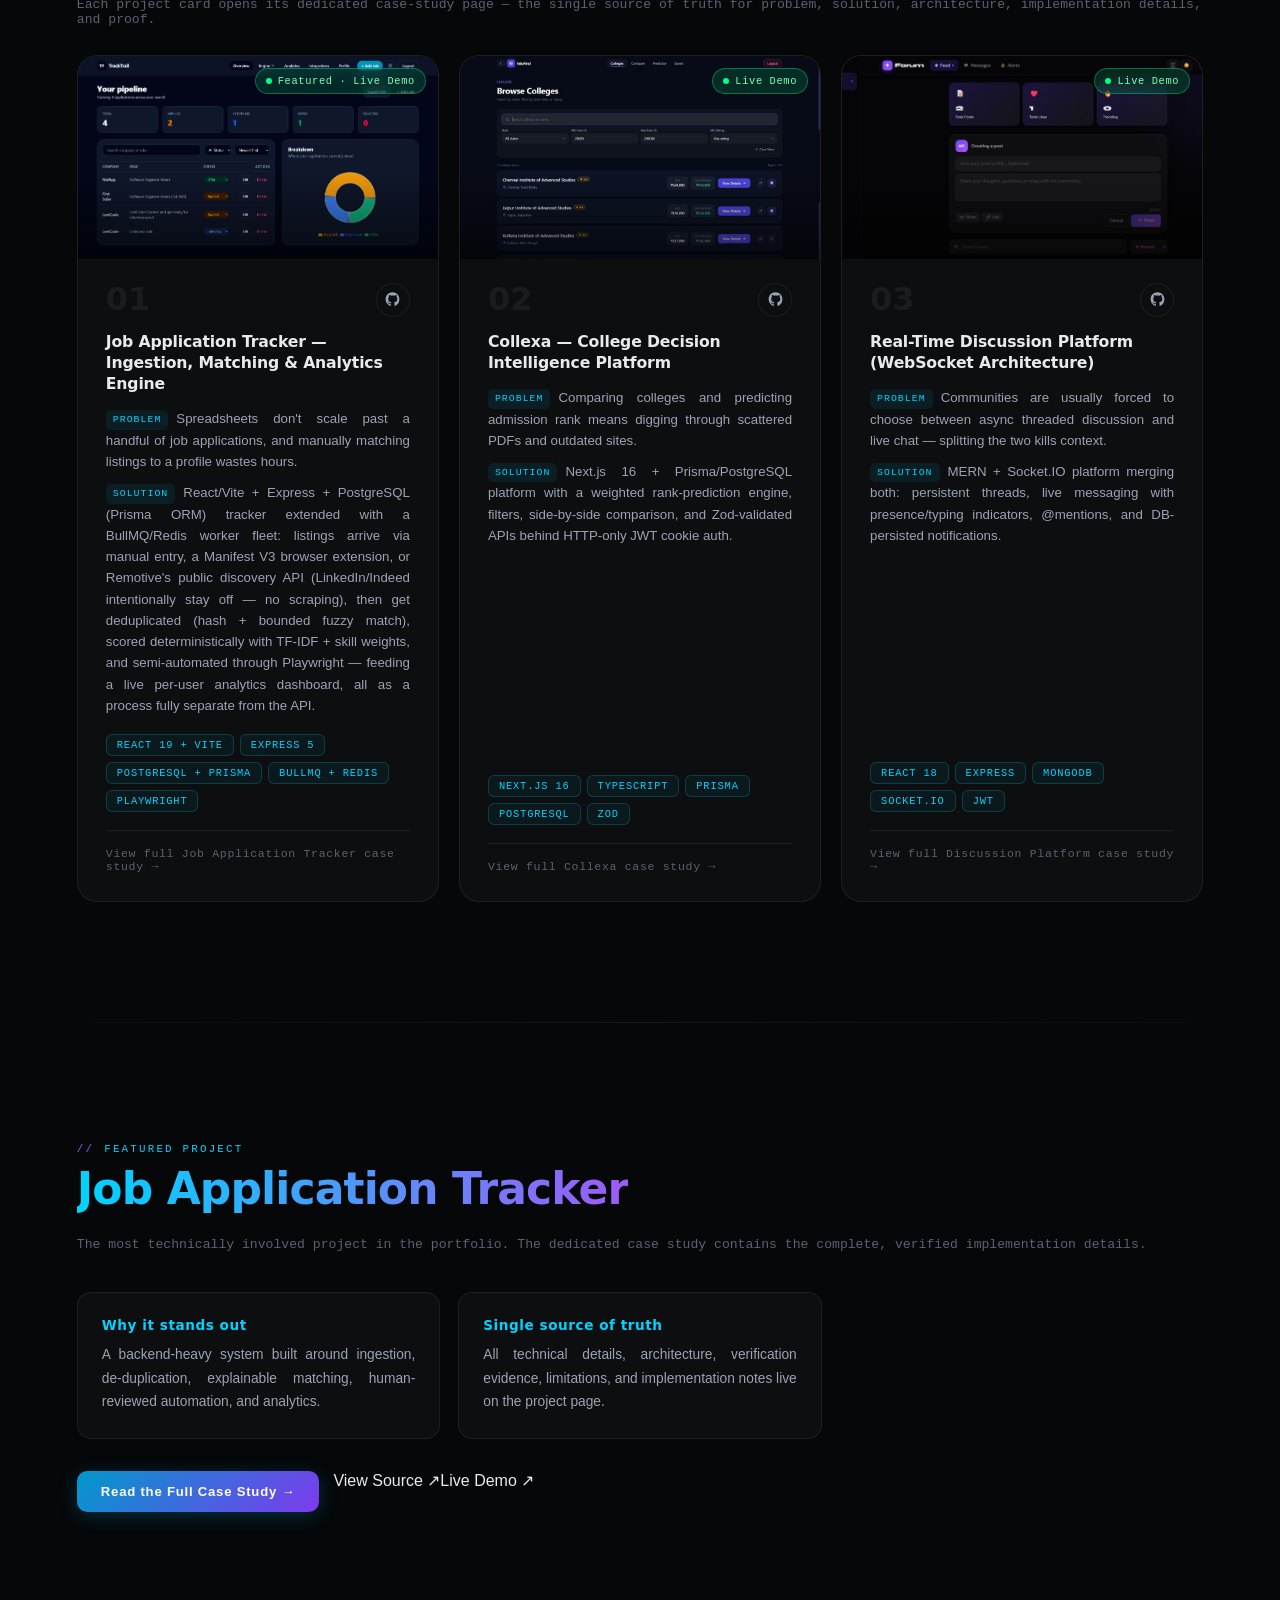
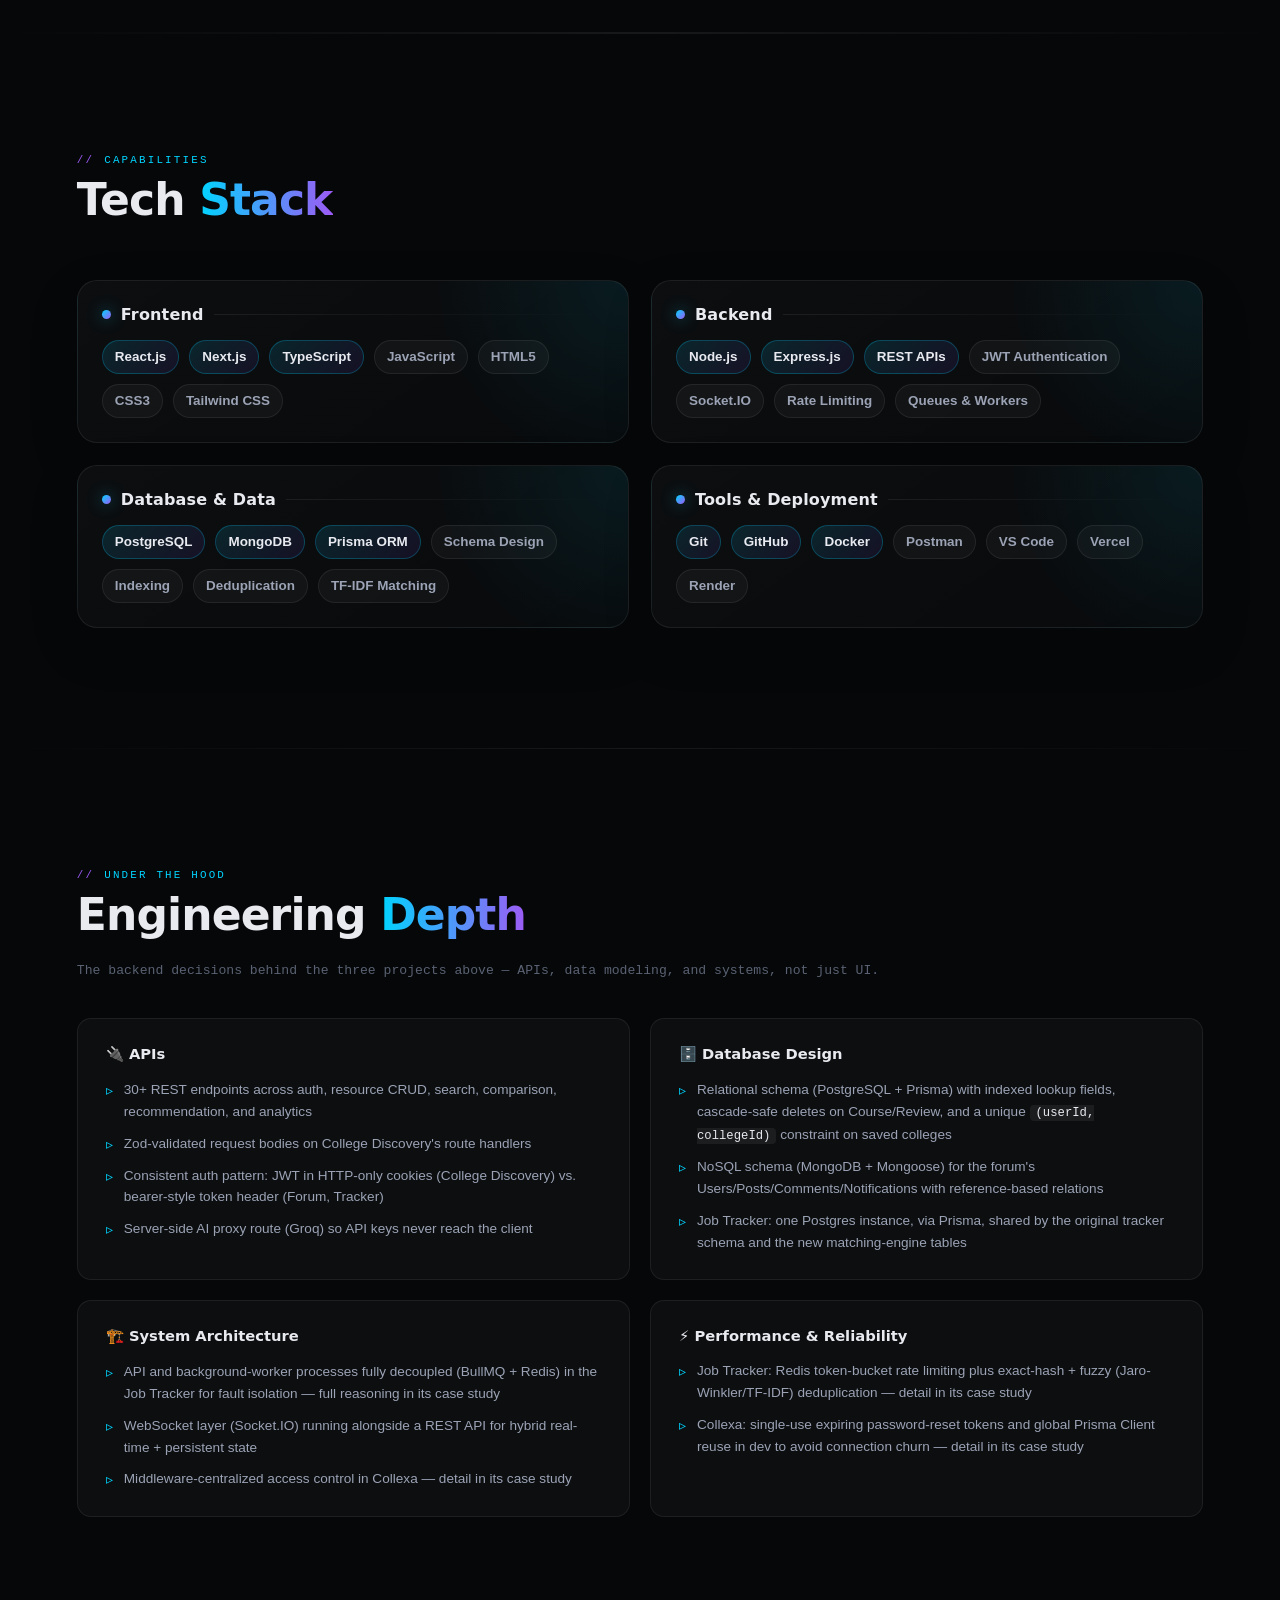
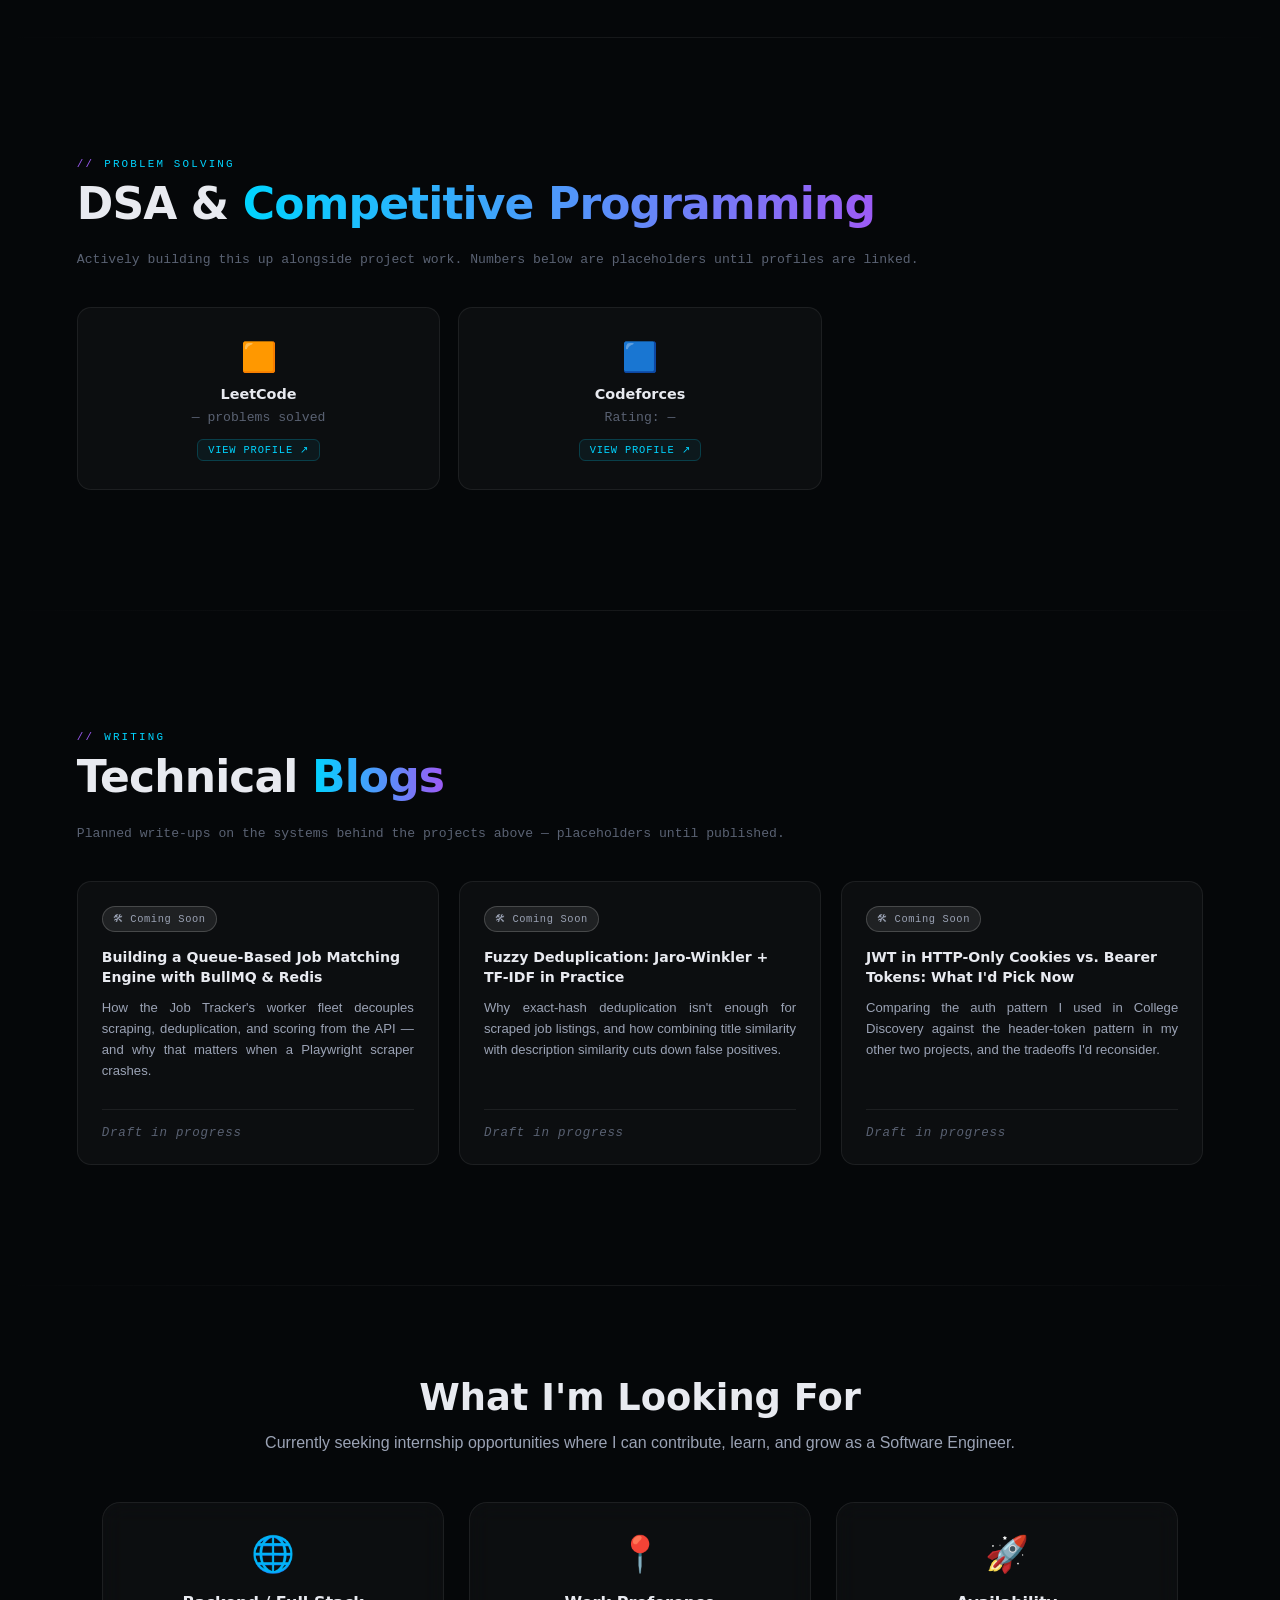
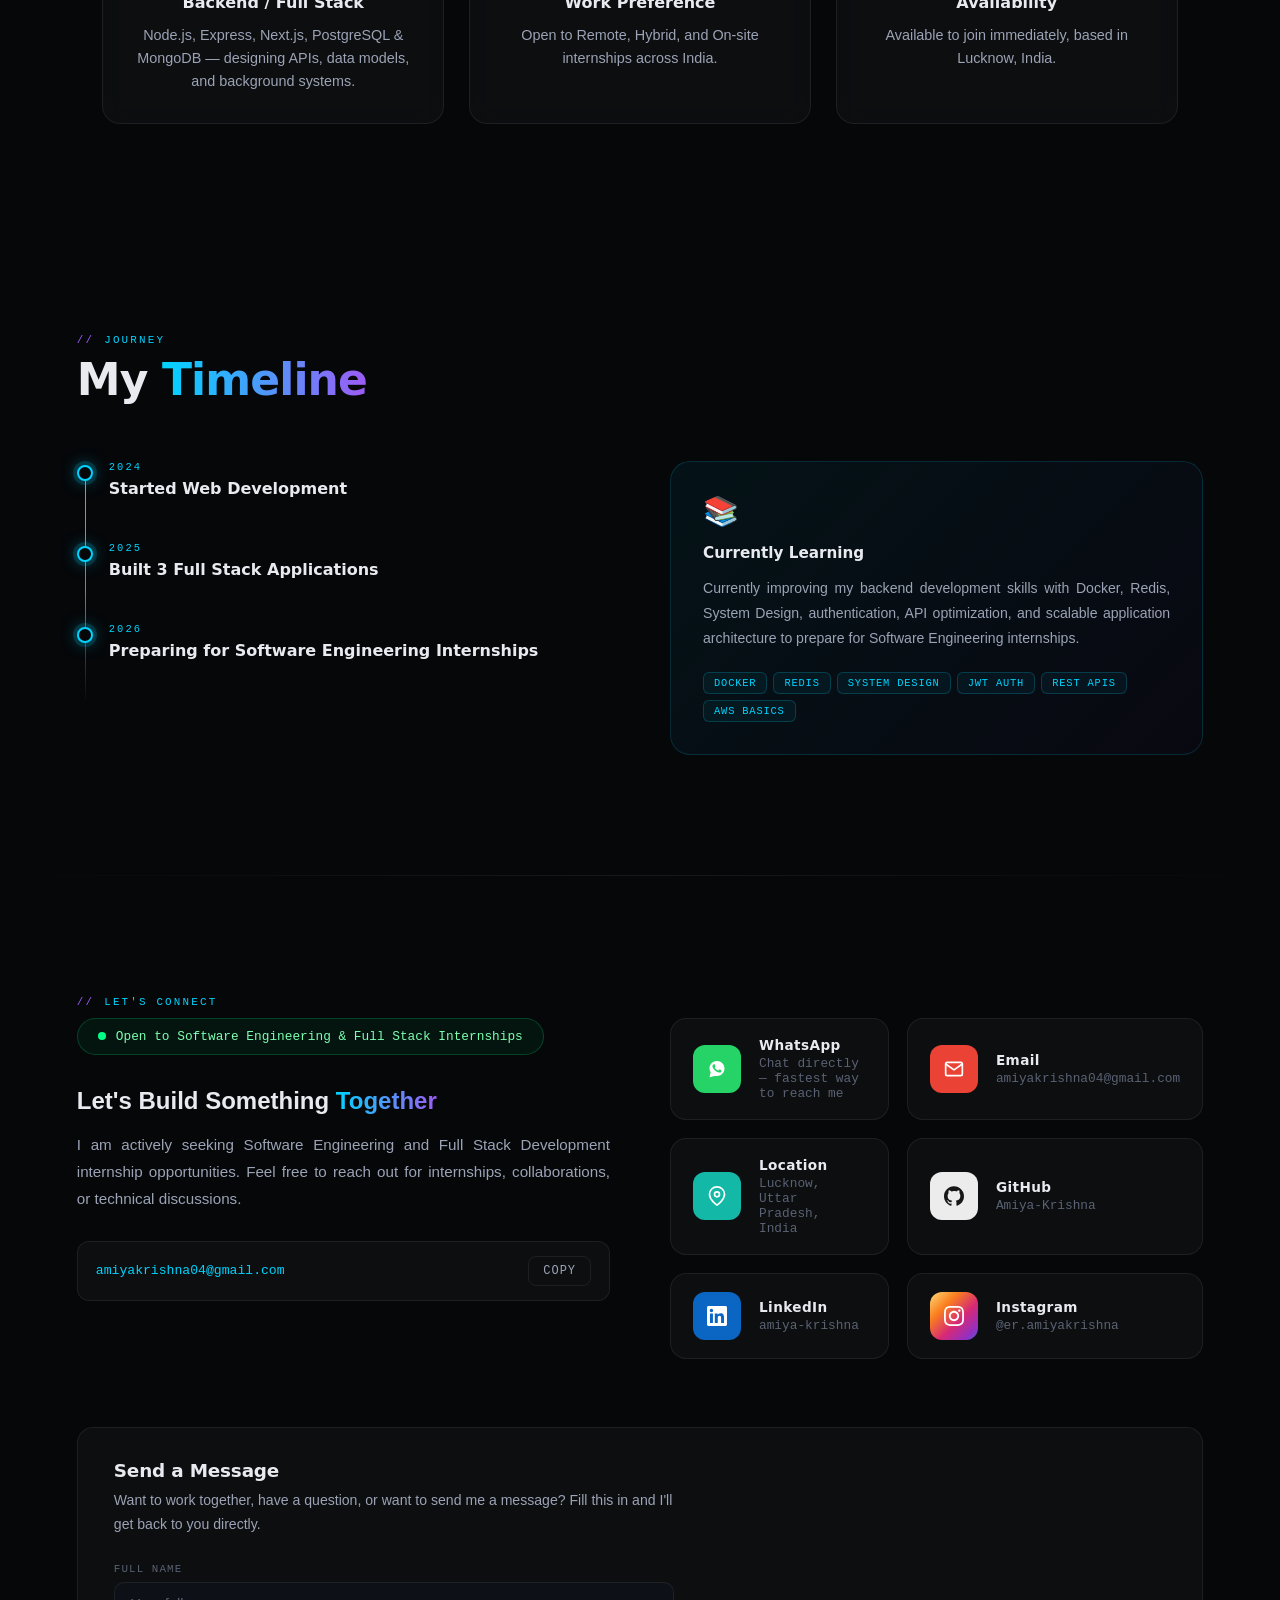
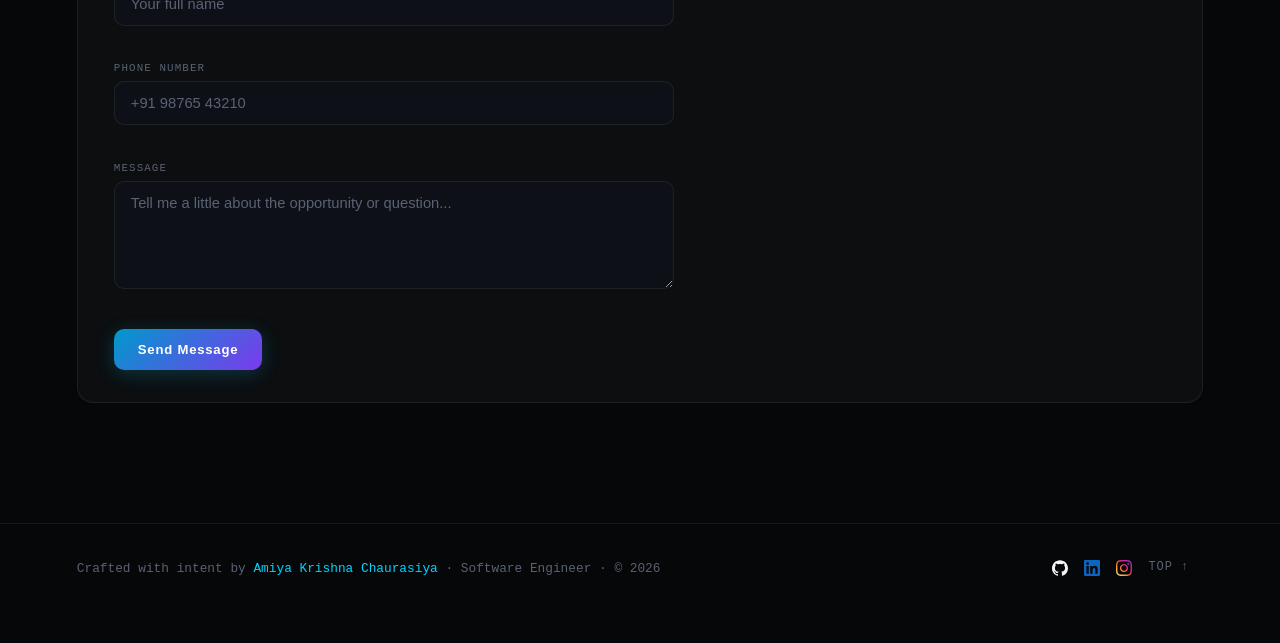
==== commit 455af264: "refactor: consolidate project pages and update featured tracker case study" ====
--- a/index.html
+++ b/index.html
@@ -493,12 +493,12 @@
         <div class="section-title reveal">Selected <em>Work</em></div>
 
         <p class="proj-hint reveal">
-          Tap any project for the full case study — problem, solution,
-          architecture, and proof.
+          Each project card opens its dedicated case-study page — the single source of truth for
+          problem, solution, architecture, implementation details, and proof.
         </p>
 
         <div class="proj-grid">
-          <div class="proj-card reveal" onclick="window.location.href='/projects/job-application-tracker.html'" role="link" tabindex="0" aria-label="Open Job Application Tracker case study">
+          <div class="proj-card reveal" onclick="window.location.href='/projects/job-application-tracker.html'">
             <div class="proj-thumb">
               <img
                 src="assets/projects/tracker-dashboard.jpg"
@@ -574,7 +574,7 @@
             </div>
           </div>
 
-          <div class="proj-card reveal" onclick="window.location.href='/projects/collexa.html'" role="link" tabindex="0" aria-label="Open Collexa case study">
+          <div class="proj-card reveal" onclick="window.location.href='/projects/collexa.html'">
             <div class="proj-thumb">
               <img
                 src="assets/projects/college-discovery-list.jpg"
@@ -641,7 +641,7 @@
             </div>
           </div>
 
-          <div class="proj-card reveal" onclick="window.location.href='/projects/community-discussion-forum.html'" role="link" tabindex="0" aria-label="Open Real-Time Discussion Platform case study">
+          <div class="proj-card reveal" onclick="window.location.href='/projects/community-discussion-forum.html'">
             <div class="proj-thumb">
               <img
                 src="assets/projects/forum-dashboard.jpg"
@@ -718,45 +718,52 @@
       <div class="container">
         <div class="section-kicker reveal">Featured project</div>
         <div class="section-title reveal">
-          Job Application Tracker — <em>Ingestion, Matching &amp; Analytics</em>
+          <em>Job Application Tracker</em>
         </div>
         <p class="proj-hint reveal">
-          The most backend-heavy project in the portfolio. The complete technical
-          story — architecture, ingestion, deduplication, matching, workers,
-          Gmail outcome signals, automation, analytics, failure handling, and
-          engineering trade-offs — lives in one dedicated case study.
+          The most technically involved project in the portfolio. The dedicated
+          case study contains the complete, verified implementation details.
         </p>
+
+        <div class="featured-grid">
+          <div class="featured-card reveal">
+            <h3>Why it stands out</h3>
+            <p>
+              A backend-heavy system built around ingestion, de-duplication,
+              explainable matching, human-reviewed automation, and analytics.
+            </p>
+          </div>
+          <div class="featured-card reveal">
+            <h3>Single source of truth</h3>
+            <p>
+              All technical details, architecture, verification evidence,
+              limitations, and implementation notes live on the project page.
+            </p>
+          </div>
+        </div>
+
         <div class="featured-cta reveal">
-          <a class="btn btn-primary" href="/projects/job-application-tracker.html">
-            Read the Full Case Study →
-          </a>
-          <a class="btn btn-outline"
-             href="https://github.com/Amiya-Krishna/Automated-Job-Application-Tracking-System-with-Email-Ingestion-and-Analytics-Pipeline"
-             target="_blank" rel="noopener">View Source ↗</a>
-          <a class="btn btn-outline"
-             href="https://job-application-tracker-portal-ten.vercel.app"
-             target="_blank" rel="noopener">Live Demo ↗</a>
+          <a
+            class="btn btn-primary"
+            href="/projects/job-application-tracker.html"
+            >Read the Full Case Study →</a
+          <a
+            class="btn btn-outline"
+            href="https://github.com/Amiya-Krishna/Automated-Job-Application-Tracking-System-with-Email-Ingestion-and-Analytics-Pipeline"
+            target="_blank"
+            rel="noopener"
+            >View Source ↗</a
+          <a
+            class="btn btn-outline"
+            href="https://job-application-tracker-portal-ten.vercel.app"
+            target="_blank"
+            rel="noopener"
+            >Live Demo ↗</a
         </div>
       </div>
     </section>
 
     <div class="divider"></div>
-
-    <!-- Lightbox: full-size image viewer for gallery/diagram photos -->
-    <div
-      class="lightbox-overlay"
-      id="lightbox-overlay"
-      onclick="closeLightbox(event)"
-    >
-      <button
-        class="lightbox-close"
-        onclick="closeLightbox(event)"
-        aria-label="Close image viewer"
-      >
-        ✕
-      </button>
-      <img id="lightbox-img" src="" alt="" />
-    </div>
 
     <div class="divider"></div>
 
@@ -837,41 +844,82 @@
         <div class="section-kicker reveal">Under the hood</div>
         <div class="section-title reveal">Engineering <em>Depth</em></div>
         <p class="proj-hint reveal">
-          Cross-project engineering capabilities. Project-specific implementation
-          details are intentionally kept on the individual case-study pages.
+          The backend decisions behind the three projects above — APIs, data
+          modeling, and systems, not just UI.
         </p>
 
         <div class="depth-grid">
           <div class="depth-card reveal">
-            <h3>APIs &amp; Backend</h3>
+            <h3>🔌 APIs</h3>
             <ul>
-              <li>REST API design, validation, authentication, authorization, and error handling</li>
-              <li>Node.js / Express and Next.js server-side development</li>
-              <li>JWT, HTTP-only cookies, middleware, and server-side secrets</li>
+              <li>
+                30+ REST endpoints across auth, resource CRUD, search,
+                comparison, recommendation, and analytics
+              </li>
+              <li>
+                Zod-validated request bodies on College Discovery's route
+                handlers
+              </li>
+              <li>
+                Consistent auth pattern: JWT in HTTP-only cookies (College
+                Discovery) vs. bearer-style token header (Forum, Tracker)
+              </li>
+              <li>
+                Server-side AI proxy route (Groq) so API keys never reach the
+                client
+              </li>
             </ul>
           </div>
           <div class="depth-card reveal">
-            <h3>Data &amp; Persistence</h3>
+            <h3>🗄️ Database Design</h3>
             <ul>
-              <li>PostgreSQL and MongoDB schema design with constraints and indexes</li>
-              <li>Prisma and Mongoose for application-level data access</li>
-              <li>Relational integrity, ownership boundaries, and query-focused modeling</li>
+              <li>
+                Relational schema (PostgreSQL + Prisma) with indexed lookup
+                fields, cascade-safe deletes on Course/Review, and a unique
+                <code>(userId, collegeId)</code> constraint on saved colleges
+              </li>
+              <li>
+                NoSQL schema (MongoDB + Mongoose) for the forum's
+                Users/Posts/Comments/Notifications with reference-based
+                relations
+              </li>
+              <li>
+                Job Tracker: one Postgres instance, via Prisma, shared by the
+                original tracker schema and the new matching-engine tables
+              </li>
             </ul>
           </div>
           <div class="depth-card reveal">
-            <h3>Distributed &amp; Async Systems</h3>
+            <h3>🏗️ System Architecture</h3>
             <ul>
-              <li>Redis-backed queues and background workers for expensive workloads</li>
-              <li>Socket.IO for real-time state alongside conventional REST APIs</li>
-              <li>Rate limiting, retries, backoff, failure isolation, and adapter-based integrations</li>
+              <li>
+                API and background-worker processes fully decoupled (BullMQ +
+                Redis) in the Job Tracker for fault isolation — full reasoning
+                in its case study
+              </li>
+              <li>
+                WebSocket layer (Socket.IO) running alongside a REST API for
+                hybrid real-time + persistent state
+              </li>
+              <li>
+                Middleware-centralized access control in Collexa — detail in its
+                case study
+              </li>
             </ul>
           </div>
           <div class="depth-card reveal">
-            <h3>Engineering Practices</h3>
+            <h3>⚡ Performance & Reliability</h3>
             <ul>
-              <li>Single-source case studies based on implemented repository behavior</li>
-              <li>Explicit system constraints instead of overstating unsupported integrations</li>
-              <li>Architecture decisions documented with trade-offs and scaling implications</li>
+              <li>
+                Job Tracker: Redis token-bucket rate limiting plus exact-hash +
+                fuzzy (Jaro-Winkler/TF-IDF) deduplication — detail in its case
+                study
+              </li>
+              <li>
+                Collexa: single-use expiring password-reset tokens and global
+                Prisma Client reuse in dev to avoid connection churn — detail in
+                its case study
+              </li>
             </ul>
           </div>
         </div>
@@ -984,7 +1032,7 @@
 
     <div class="divider"></div>
 
-        <div class="divider"></div>
+
 
     <!-- WHAT I'M LOOKING FOR -->
     <section id="opportunities">
--- a/style.css
+++ b/style.css
@@ -312,6 +312,7 @@
 
 .hero{
   padding-inline:5%;
+  padding-top:40px;
 }
 
 .hero-inner{
@@ -328,6 +329,18 @@
     grid-column:auto;
     grid-row:auto;
     align-self:auto;
+}
+
+.hero-avatar{
+    order:1;
+}
+
+.hero-left{
+    order:2;
+}
+
+.hero-terminal{
+    order:3;
 }
 
 .hero{
